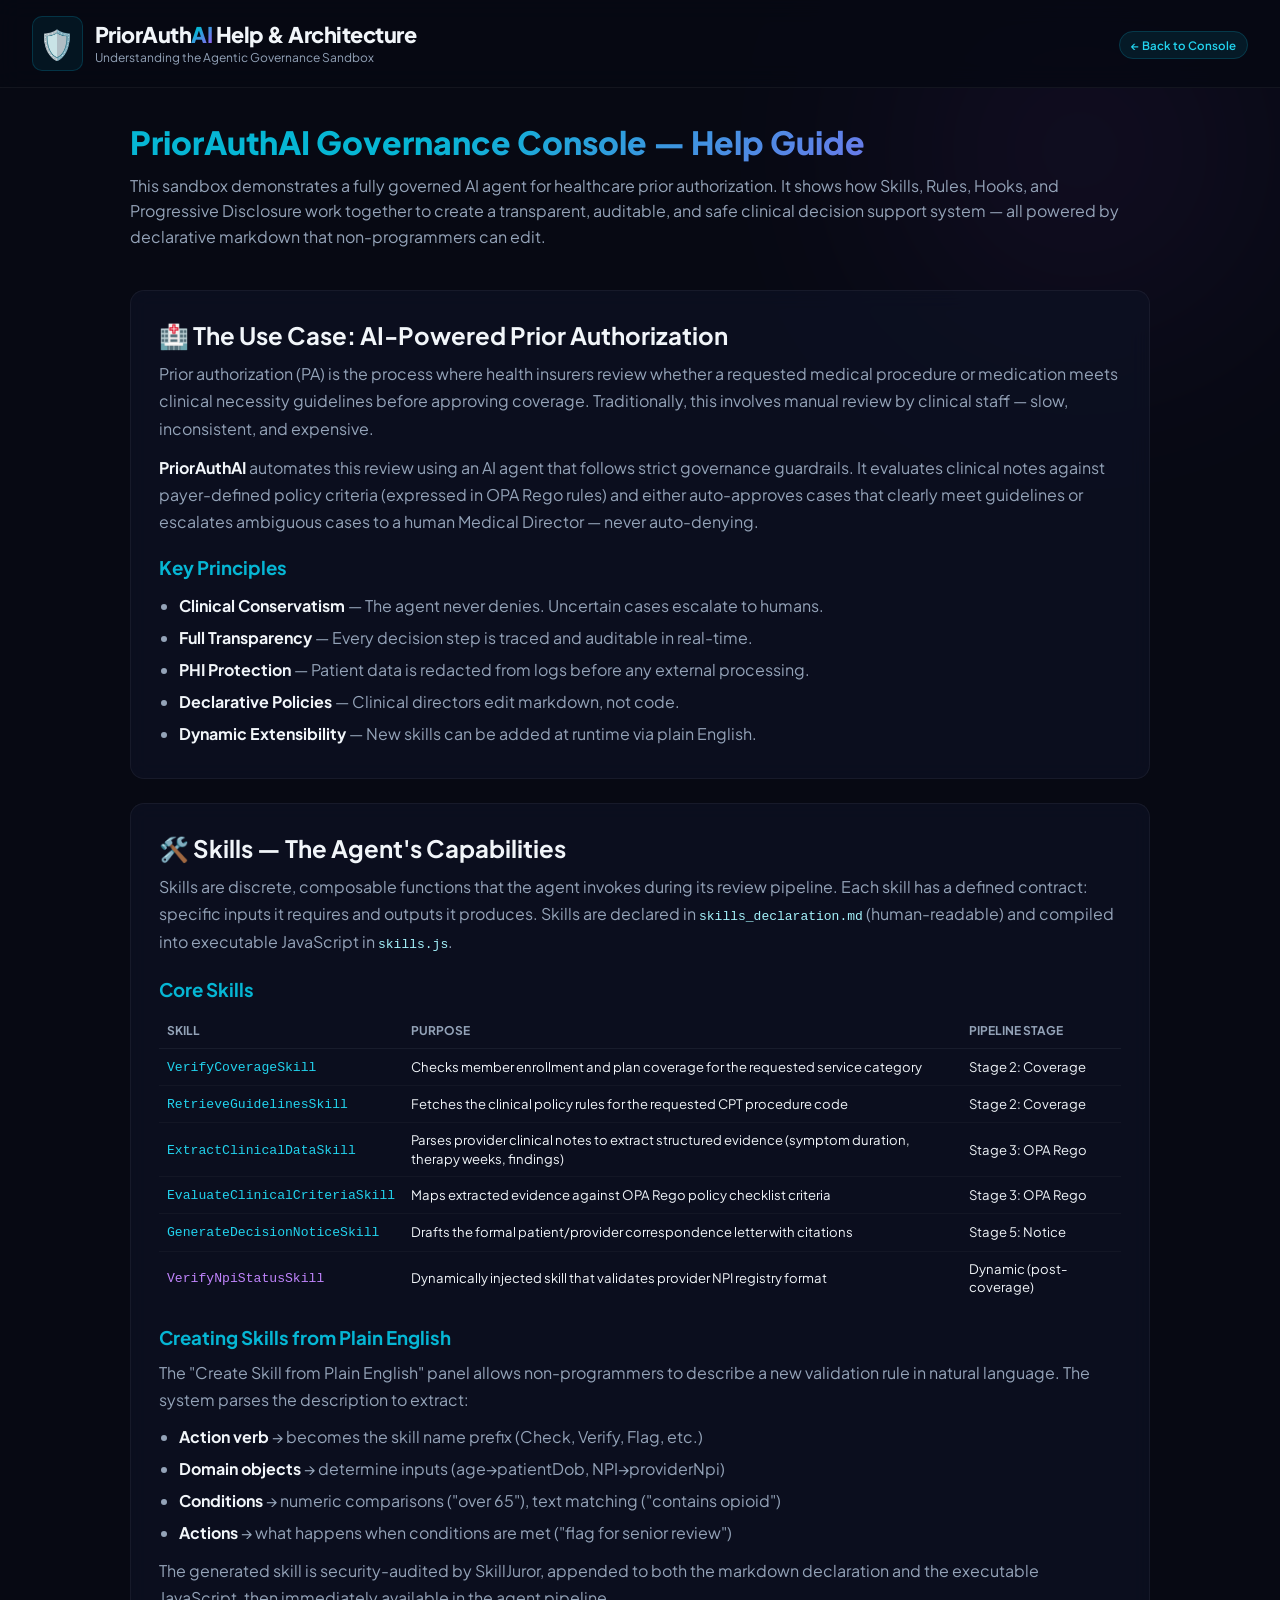
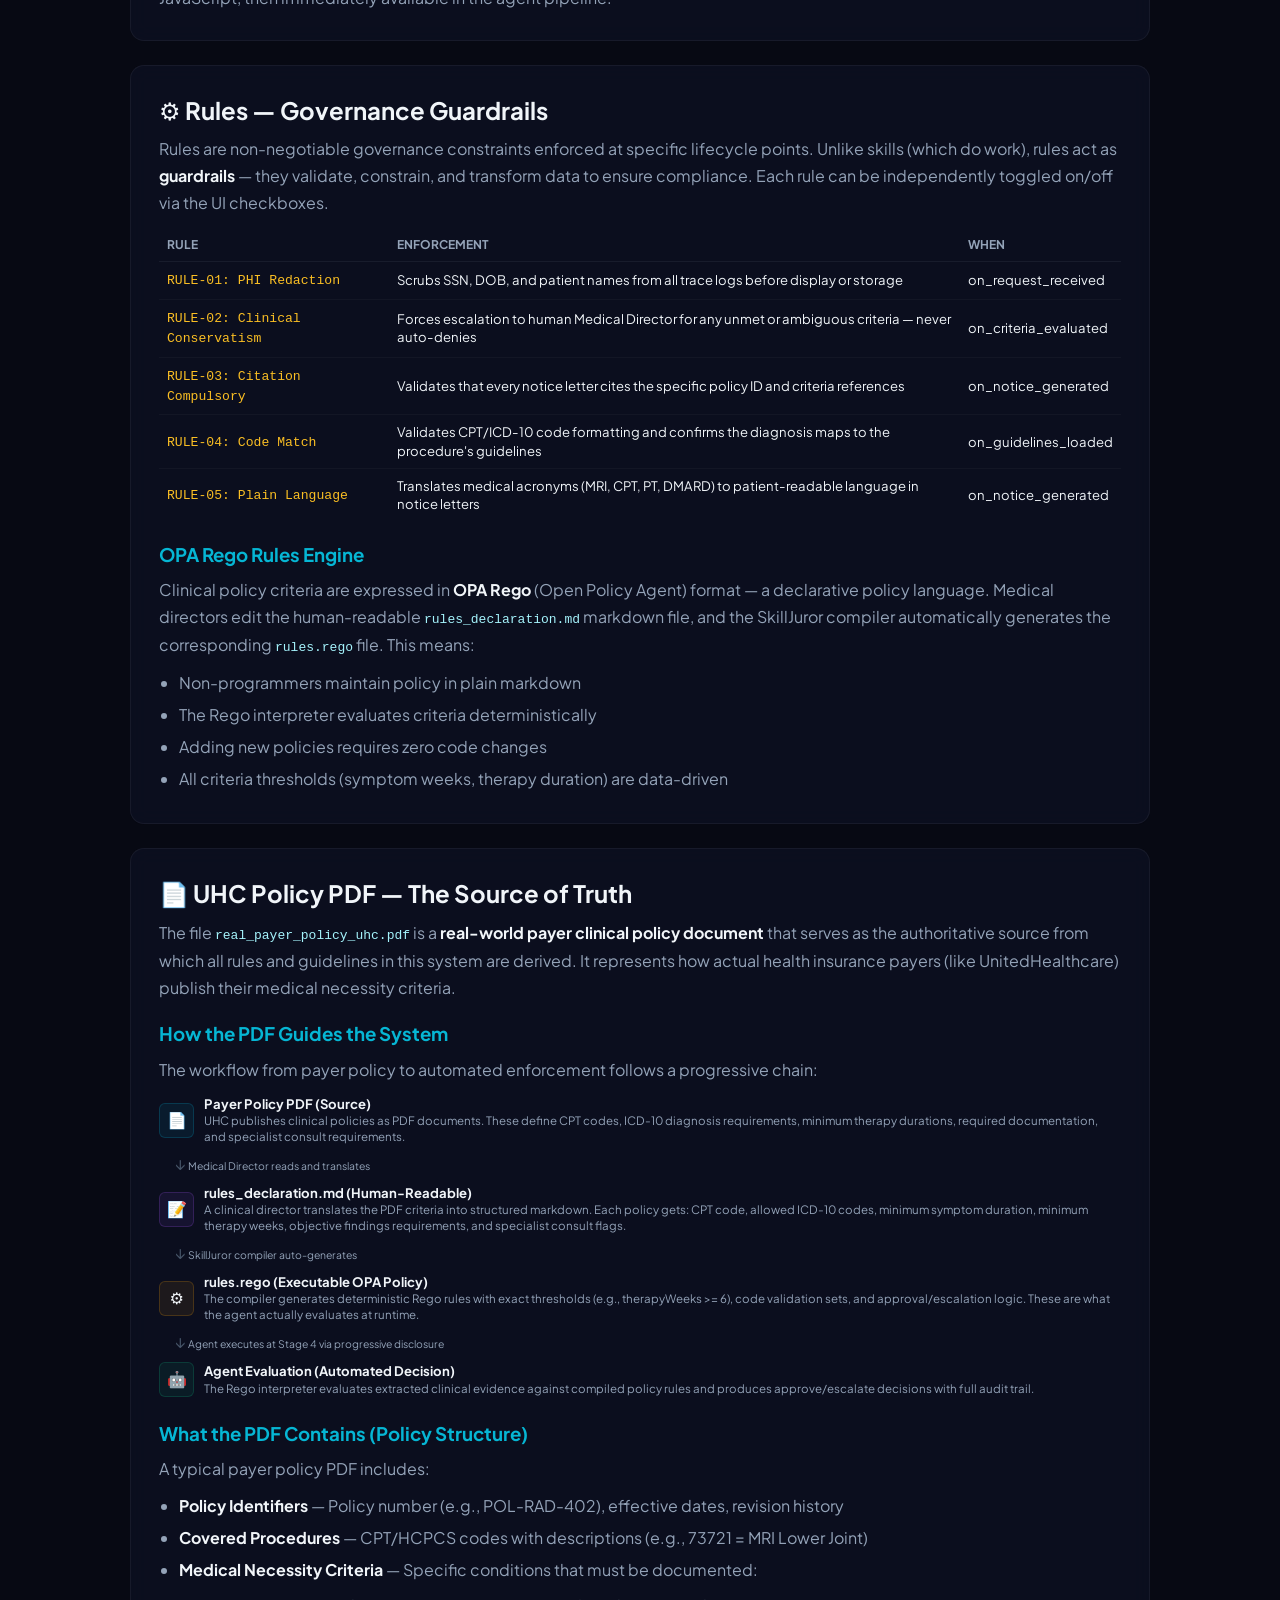
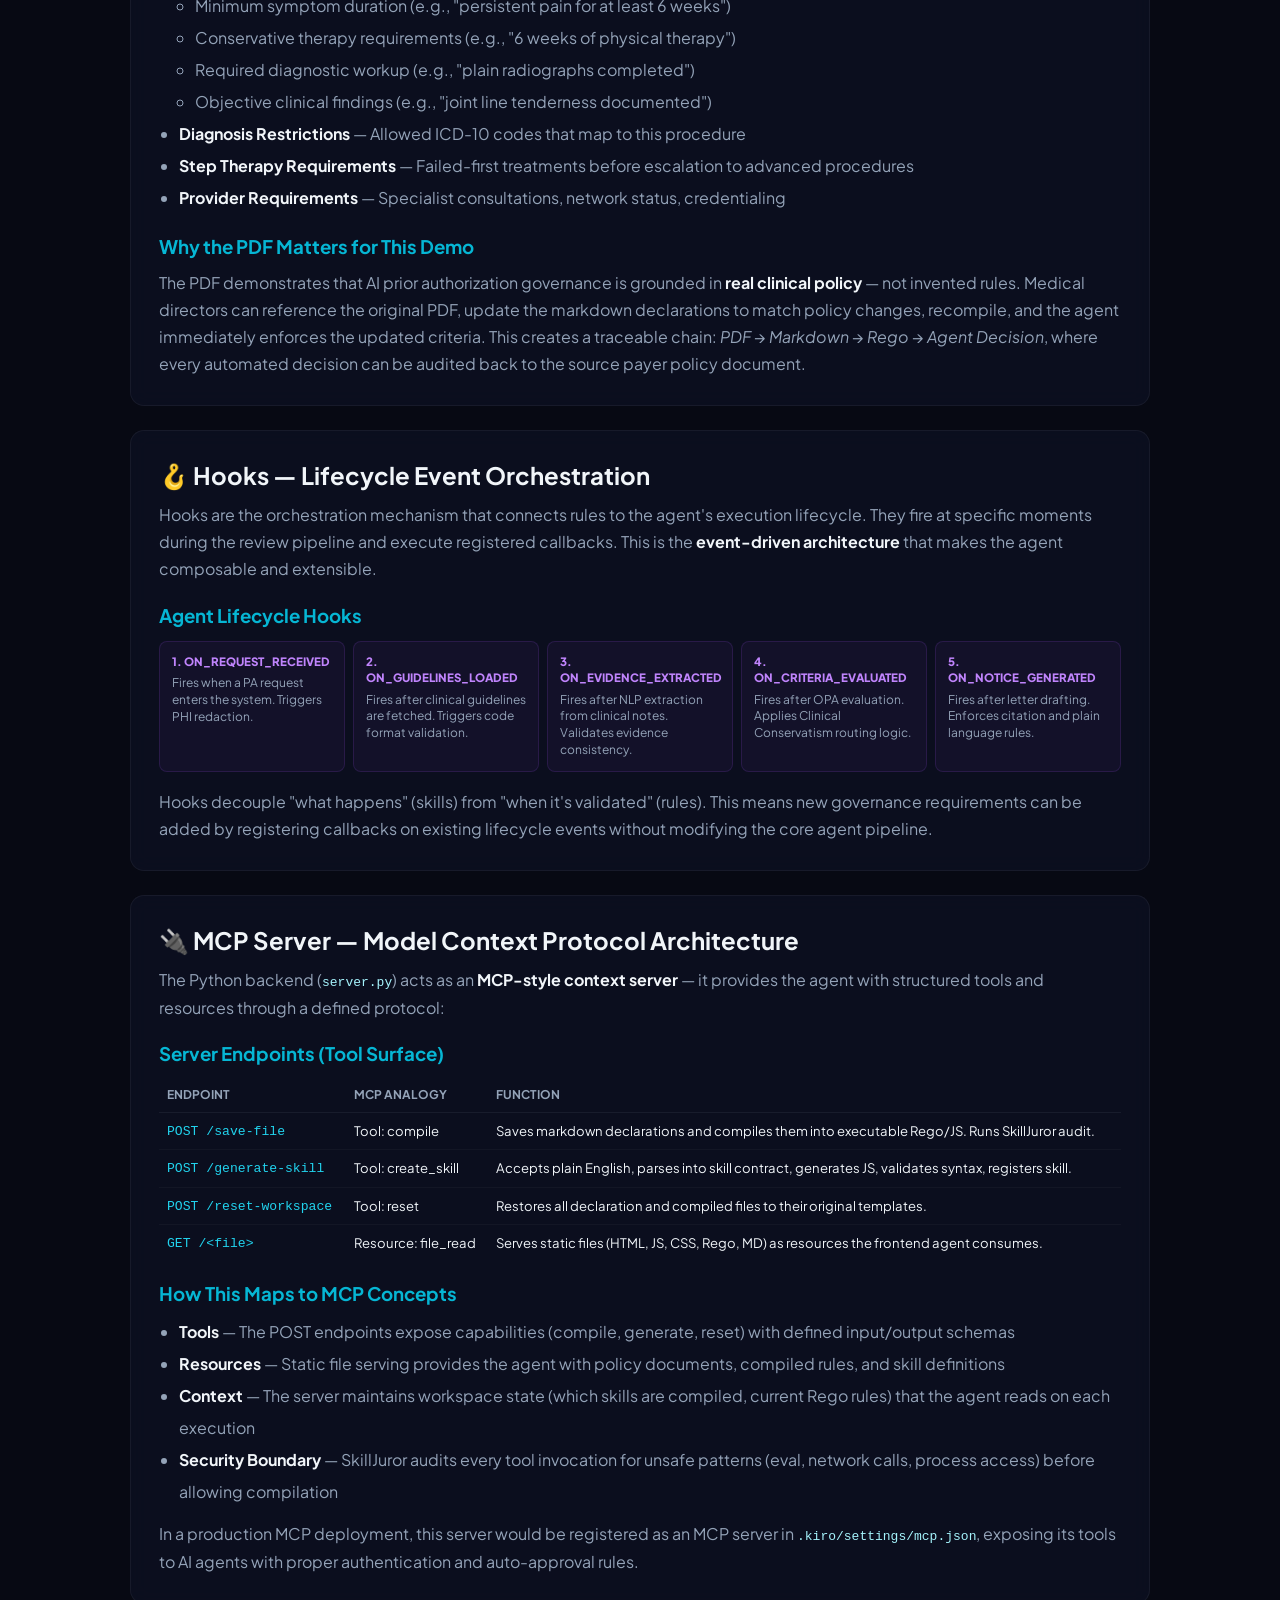
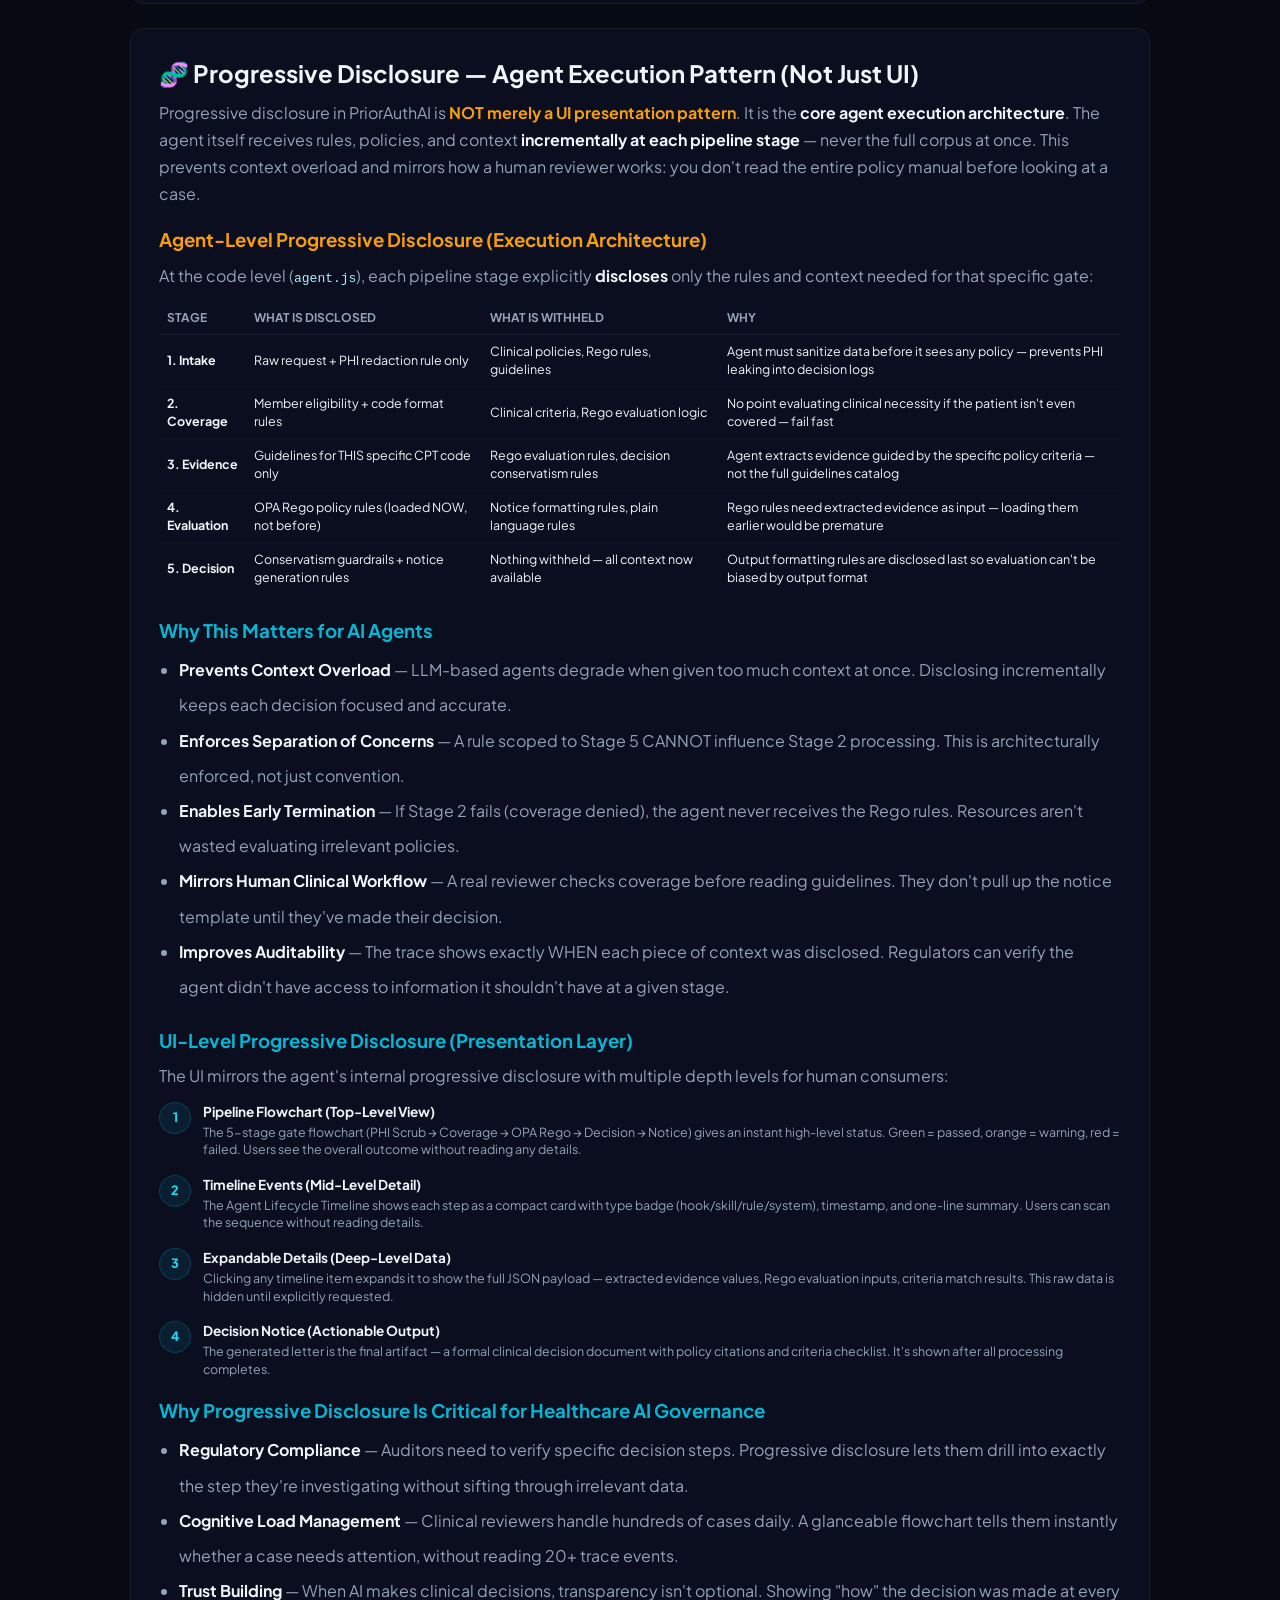
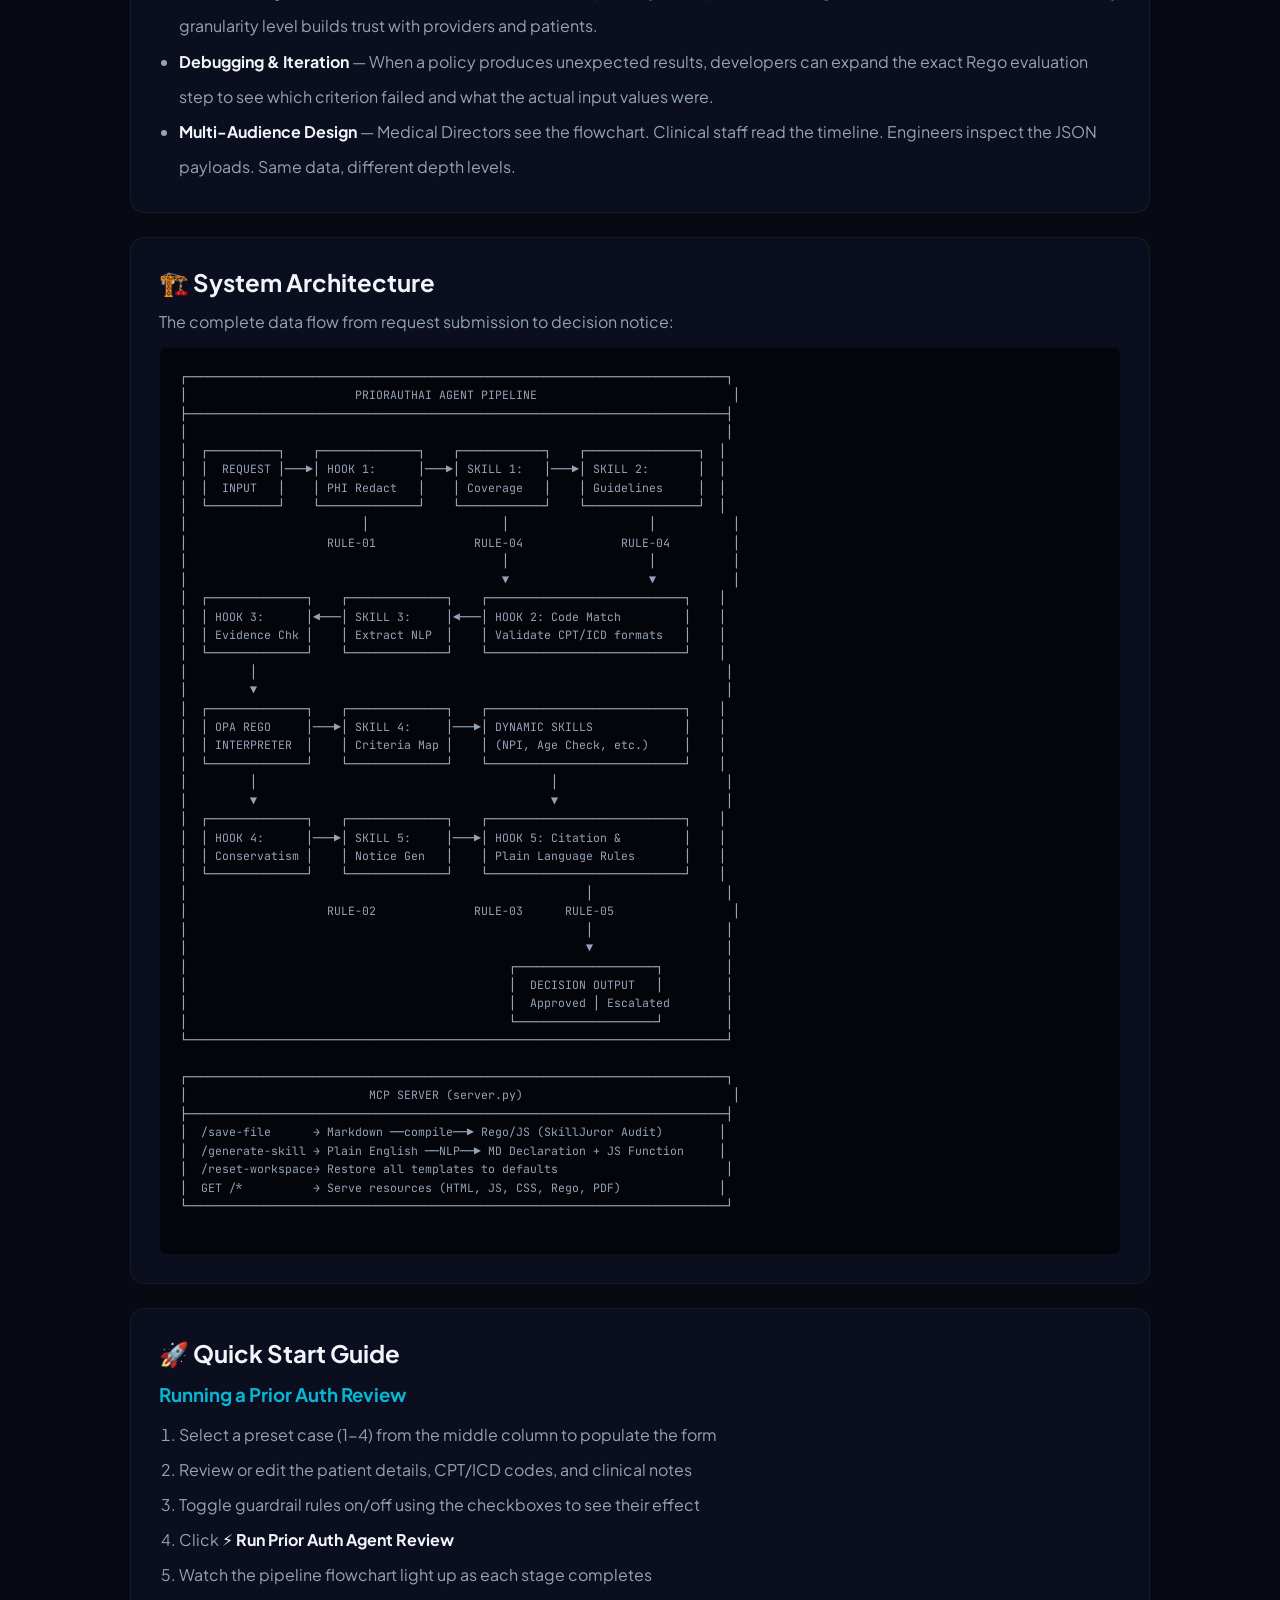
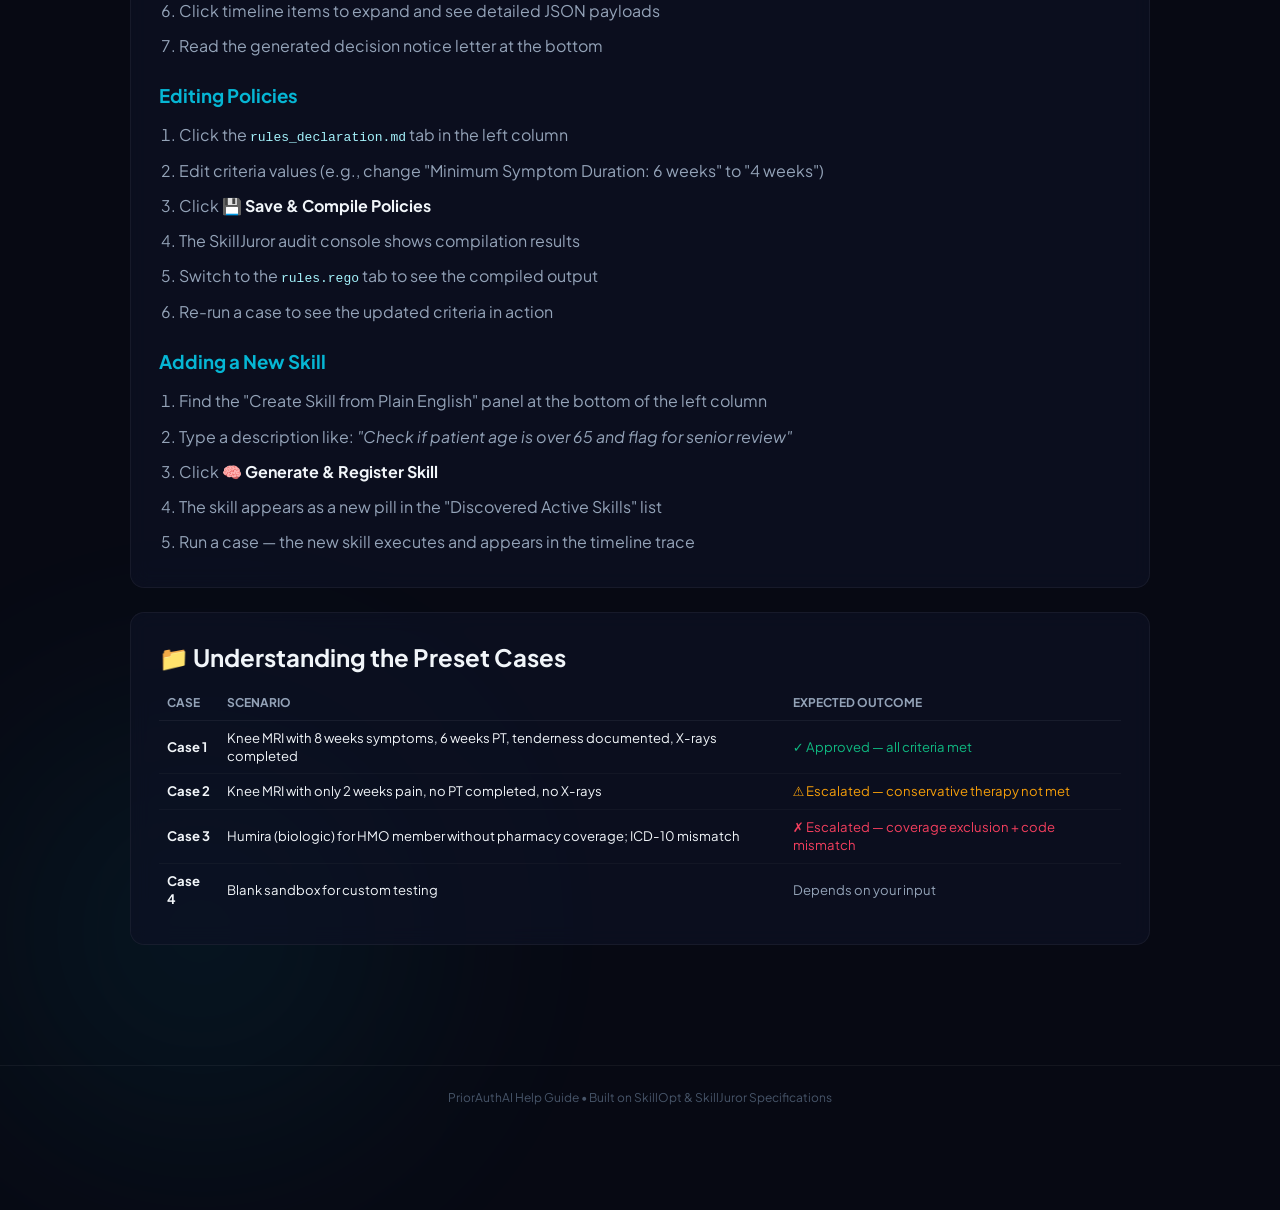
==== help.html @ 53b81f9d "Initial commit: PriorAuthAI Governance Sandbox - Agent pipeline with progressive disclosure architec" ====
<!DOCTYPE html>
<html lang="en">
<head>
  <meta charset="UTF-8">
  <meta name="viewport" content="width=device-width, initial-scale=1.0">
  <title>PriorAuthAI | Help & Architecture Guide</title>
  <link rel="preconnect" href="https://fonts.googleapis.com">
  <link rel="preconnect" href="https://fonts.gstatic.com" crossorigin>
  <link href="https://fonts.googleapis.com/css2?family=Plus+Jakarta+Sans:wght@300;400;500;600;700;800&family=JetBrains+Mono:wght@400;500&display=swap" rel="stylesheet">
  <link rel="stylesheet" href="index.css">
  <style>
    .help-container {
      max-width: 1100px;
      margin: 0 auto;
      padding: 2rem 2.5rem 4rem;
    }
    .help-container h1 {
      font-size: 2rem;
      font-weight: 800;
      margin-bottom: 0.5rem;
      background: linear-gradient(135deg, var(--accent-blue) 30%, var(--accent-purple) 100%);
      -webkit-background-clip: text;
      -webkit-text-fill-color: transparent;
    }
    .help-container .lead {
      font-size: 1rem;
      color: var(--text-muted);
      margin-bottom: 2.5rem;
      line-height: 1.6;
    }
    .help-section {
      background: var(--card-bg);
      border: 1px solid var(--card-border);
      border-radius: 14px;
      padding: 1.75rem;
      margin-bottom: 1.5rem;
      backdrop-filter: blur(10px);
    }
</style>
</head>
<body>
  <div class="glow-container">
    <div class="glow-orb orb-1"></div>
    <div class="glow-orb orb-2"></div>
  </div>

  <header class="app-header">
    <div class="logo-area">
      <span class="logo-icon">🛡️</span>
      <div class="logo-text">
        <h1>PriorAuth<span class="highlight">AI</span> Help & Architecture</h1>
        <p>Understanding the Agentic Governance Sandbox</p>
      </div>
    </div>
    <div class="header-badges">
      <a href="index.html" style="text-decoration:none;">
        <span class="badge badge-blue">← Back to Console</span>
      </a>
    </div>
  </header>

  <div class="help-container">
    <h1>PriorAuthAI Governance Console — Help Guide</h1>
    <p class="lead">
      This sandbox demonstrates a fully governed AI agent for healthcare prior authorization.
      It shows how Skills, Rules, Hooks, and Progressive Disclosure work together to create
      a transparent, auditable, and safe clinical decision support system — all powered by
      declarative markdown that non-programmers can edit.
    </p>

    <!-- USE CASE OVERVIEW -->
    <div class="help-section">
      <h2>🏥 The Use Case: AI-Powered Prior Authorization</h2>
      <p style="color:var(--text-muted); margin-top:0.5rem; line-height:1.7;">
        Prior authorization (PA) is the process where health insurers review whether a requested
        medical procedure or medication meets clinical necessity guidelines before approving coverage.
        Traditionally, this involves manual review by clinical staff — slow, inconsistent, and expensive.
      </p>
      <p style="color:var(--text-muted); margin-top:0.75rem; line-height:1.7;">
        <strong style="color:var(--text-main);">PriorAuthAI</strong> automates this review using an
        AI agent that follows strict governance guardrails. It evaluates clinical notes against
        payer-defined policy criteria (expressed in OPA Rego rules) and either auto-approves cases
        that clearly meet guidelines or escalates ambiguous cases to a human Medical Director —
        never auto-denying.
      </p>
      <h3 style="margin-top:1.25rem; color:var(--accent-blue);">Key Principles</h3>
      <ul style="color:var(--text-muted); line-height:2; margin-top:0.5rem; padding-left:1.25rem;">
        <li><strong style="color:var(--text-main);">Clinical Conservatism</strong> — The agent never denies. Uncertain cases escalate to humans.</li>
        <li><strong style="color:var(--text-main);">Full Transparency</strong> — Every decision step is traced and auditable in real-time.</li>
        <li><strong style="color:var(--text-main);">PHI Protection</strong> — Patient data is redacted from logs before any external processing.</li>
        <li><strong style="color:var(--text-main);">Declarative Policies</strong> — Clinical directors edit markdown, not code.</li>
        <li><strong style="color:var(--text-main);">Dynamic Extensibility</strong> — New skills can be added at runtime via plain English.</li>
      </ul>
    </div>

    <!-- SKILLS -->
    <div class="help-section">
      <h2>🛠️ Skills — The Agent's Capabilities</h2>
      <p style="color:var(--text-muted); margin-top:0.5rem; line-height:1.7;">
        Skills are discrete, composable functions that the agent invokes during its review pipeline.
        Each skill has a defined contract: specific inputs it requires and outputs it produces.
        Skills are declared in <code style="color:#a5f3fc;">skills_declaration.md</code> (human-readable)
        and compiled into executable JavaScript in <code style="color:#a5f3fc;">skills.js</code>.
      </p>
      <h3 style="margin-top:1.25rem; color:var(--accent-blue);">Core Skills</h3>
      <table style="width:100%; margin-top:0.75rem; border-collapse:collapse;">
        <thead>
          <tr style="border-bottom:1px solid rgba(255,255,255,0.06);">
            <th style="text-align:left; padding:0.5rem; color:var(--text-muted); font-size:0.75rem;">SKILL</th>
            <th style="text-align:left; padding:0.5rem; color:var(--text-muted); font-size:0.75rem;">PURPOSE</th>
            <th style="text-align:left; padding:0.5rem; color:var(--text-muted); font-size:0.75rem;">PIPELINE STAGE</th>
          </tr>
        </thead>
        <tbody style="color:var(--text-main); font-size:0.82rem;">
          <tr style="border-bottom:1px solid rgba(255,255,255,0.03);">
            <td style="padding:0.5rem;"><code style="color:#22d3ee;">VerifyCoverageSkill</code></td>
            <td style="padding:0.5rem;">Checks member enrollment and plan coverage for the requested service category</td>
            <td style="padding:0.5rem;">Stage 2: Coverage</td>
          </tr>
          <tr style="border-bottom:1px solid rgba(255,255,255,0.03);">
            <td style="padding:0.5rem;"><code style="color:#22d3ee;">RetrieveGuidelinesSkill</code></td>
            <td style="padding:0.5rem;">Fetches the clinical policy rules for the requested CPT procedure code</td>
            <td style="padding:0.5rem;">Stage 2: Coverage</td>
          </tr>
          <tr style="border-bottom:1px solid rgba(255,255,255,0.03);">
            <td style="padding:0.5rem;"><code style="color:#22d3ee;">ExtractClinicalDataSkill</code></td>
            <td style="padding:0.5rem;">Parses provider clinical notes to extract structured evidence (symptom duration, therapy weeks, findings)</td>
            <td style="padding:0.5rem;">Stage 3: OPA Rego</td>
          </tr>
          <tr style="border-bottom:1px solid rgba(255,255,255,0.03);">
            <td style="padding:0.5rem;"><code style="color:#22d3ee;">EvaluateClinicalCriteriaSkill</code></td>
            <td style="padding:0.5rem;">Maps extracted evidence against OPA Rego policy checklist criteria</td>
            <td style="padding:0.5rem;">Stage 3: OPA Rego</td>
          </tr>
          <tr style="border-bottom:1px solid rgba(255,255,255,0.03);">
            <td style="padding:0.5rem;"><code style="color:#22d3ee;">GenerateDecisionNoticeSkill</code></td>
            <td style="padding:0.5rem;">Drafts the formal patient/provider correspondence letter with citations</td>
            <td style="padding:0.5rem;">Stage 5: Notice</td>
          </tr>
          <tr>
            <td style="padding:0.5rem;"><code style="color:#c084fc;">VerifyNpiStatusSkill</code></td>
            <td style="padding:0.5rem;">Dynamically injected skill that validates provider NPI registry format</td>
            <td style="padding:0.5rem;">Dynamic (post-coverage)</td>
          </tr>
        </tbody>
      </table>
      <h3 style="margin-top:1.25rem; color:var(--accent-blue);">Creating Skills from Plain English</h3>
      <p style="color:var(--text-muted); margin-top:0.5rem; line-height:1.7;">
        The "Create Skill from Plain English" panel allows non-programmers to describe a new validation
        rule in natural language. The system parses the description to extract:
      </p>
      <ul style="color:var(--text-muted); line-height:2; margin-top:0.5rem; padding-left:1.25rem;">
        <li><strong style="color:var(--text-main);">Action verb</strong> → becomes the skill name prefix (Check, Verify, Flag, etc.)</li>
        <li><strong style="color:var(--text-main);">Domain objects</strong> → determine inputs (age→patientDob, NPI→providerNpi)</li>
        <li><strong style="color:var(--text-main);">Conditions</strong> → numeric comparisons ("over 65"), text matching ("contains opioid")</li>
        <li><strong style="color:var(--text-main);">Actions</strong> → what happens when conditions are met ("flag for senior review")</li>
      </ul>
      <p style="color:var(--text-muted); margin-top:0.5rem; line-height:1.7;">
        The generated skill is security-audited by SkillJuror, appended to both the markdown declaration
        and the executable JavaScript, then immediately available in the agent pipeline.
      </p>
    </div>

    <!-- RULES -->
    <div class="help-section">
      <h2>⚙️ Rules — Governance Guardrails</h2>
      <p style="color:var(--text-muted); margin-top:0.5rem; line-height:1.7;">
        Rules are non-negotiable governance constraints enforced at specific lifecycle points.
        Unlike skills (which do work), rules act as <strong style="color:var(--text-main);">guardrails</strong>
        — they validate, constrain, and transform data to ensure compliance. Each rule can be
        independently toggled on/off via the UI checkboxes.
      </p>
      <table style="width:100%; margin-top:0.75rem; border-collapse:collapse;">
        <thead>
          <tr style="border-bottom:1px solid rgba(255,255,255,0.06);">
            <th style="text-align:left; padding:0.5rem; color:var(--text-muted); font-size:0.75rem;">RULE</th>
            <th style="text-align:left; padding:0.5rem; color:var(--text-muted); font-size:0.75rem;">ENFORCEMENT</th>
            <th style="text-align:left; padding:0.5rem; color:var(--text-muted); font-size:0.75rem;">WHEN</th>
          </tr>
        </thead>
        <tbody style="color:var(--text-main); font-size:0.82rem;">
          <tr style="border-bottom:1px solid rgba(255,255,255,0.03);">
            <td style="padding:0.5rem;"><code style="color:#fbbf24;">RULE-01: PHI Redaction</code></td>
            <td style="padding:0.5rem;">Scrubs SSN, DOB, and patient names from all trace logs before display or storage</td>
            <td style="padding:0.5rem;">on_request_received</td>
          </tr>
          <tr style="border-bottom:1px solid rgba(255,255,255,0.03);">
            <td style="padding:0.5rem;"><code style="color:#fbbf24;">RULE-02: Clinical Conservatism</code></td>
            <td style="padding:0.5rem;">Forces escalation to human Medical Director for any unmet or ambiguous criteria — never auto-denies</td>
            <td style="padding:0.5rem;">on_criteria_evaluated</td>
          </tr>
          <tr style="border-bottom:1px solid rgba(255,255,255,0.03);">
            <td style="padding:0.5rem;"><code style="color:#fbbf24;">RULE-03: Citation Compulsory</code></td>
            <td style="padding:0.5rem;">Validates that every notice letter cites the specific policy ID and criteria references</td>
            <td style="padding:0.5rem;">on_notice_generated</td>
          </tr>
          <tr style="border-bottom:1px solid rgba(255,255,255,0.03);">
            <td style="padding:0.5rem;"><code style="color:#fbbf24;">RULE-04: Code Match</code></td>
            <td style="padding:0.5rem;">Validates CPT/ICD-10 code formatting and confirms the diagnosis maps to the procedure's guidelines</td>
            <td style="padding:0.5rem;">on_guidelines_loaded</td>
          </tr>
          <tr>
            <td style="padding:0.5rem;"><code style="color:#fbbf24;">RULE-05: Plain Language</code></td>
            <td style="padding:0.5rem;">Translates medical acronyms (MRI, CPT, PT, DMARD) to patient-readable language in notice letters</td>
            <td style="padding:0.5rem;">on_notice_generated</td>
          </tr>
        </tbody>
      </table>
      <h3 style="margin-top:1.25rem; color:var(--accent-blue);">OPA Rego Rules Engine</h3>
      <p style="color:var(--text-muted); margin-top:0.5rem; line-height:1.7;">
        Clinical policy criteria are expressed in <strong style="color:var(--text-main);">OPA Rego</strong>
        (Open Policy Agent) format — a declarative policy language. Medical directors edit the
        human-readable <code style="color:#a5f3fc;">rules_declaration.md</code> markdown file, and
        the SkillJuror compiler automatically generates the corresponding
        <code style="color:#a5f3fc;">rules.rego</code> file. This means:
      </p>
      <ul style="color:var(--text-muted); line-height:2; margin-top:0.5rem; padding-left:1.25rem;">
        <li>Non-programmers maintain policy in plain markdown</li>
        <li>The Rego interpreter evaluates criteria deterministically</li>
        <li>Adding new policies requires zero code changes</li>
        <li>All criteria thresholds (symptom weeks, therapy duration) are data-driven</li>
      </ul>
    </div>

    <!-- PDF POLICY DOCUMENT -->
    <div class="help-section">
      <h2>📄 UHC Policy PDF — The Source of Truth</h2>
      <p style="color:var(--text-muted); margin-top:0.5rem; line-height:1.7;">
        The file <code style="color:#a5f3fc;">real_payer_policy_uhc.pdf</code> is a
        <strong style="color:var(--text-main);">real-world payer clinical policy document</strong>
        that serves as the authoritative source from which all rules and guidelines in this system
        are derived. It represents how actual health insurance payers (like UnitedHealthcare)
        publish their medical necessity criteria.
      </p>
      <h3 style="margin-top:1.25rem; color:var(--accent-blue);">How the PDF Guides the System</h3>
      <p style="color:var(--text-muted); margin-top:0.5rem; line-height:1.7;">
        The workflow from payer policy to automated enforcement follows a progressive chain:
      </p>
      <div style="margin-top:0.75rem; display:flex; flex-direction:column; gap:0.5rem;">
        <div style="display:flex; align-items:center; gap:0.6rem;">
          <div style="min-width:2.2rem; height:2.2rem; background:rgba(6,182,212,0.08); border:1px solid rgba(6,182,212,0.2); border-radius:6px; display:flex; align-items:center; justify-content:center; font-size:1rem;">📄</div>
          <div>
            <div style="font-weight:700; font-size:0.82rem; color:var(--text-main);">Payer Policy PDF (Source)</div>
            <p style="font-size:0.72rem; color:var(--text-muted);">UHC publishes clinical policies as PDF documents. These define CPT codes, ICD-10 diagnosis requirements, minimum therapy durations, required documentation, and specialist consult requirements.</p>
          </div>
        </div>
        <div style="padding-left:1rem; color:var(--text-dark);">↓ <span style="font-size:0.65rem; color:var(--text-muted);">Medical Director reads and translates</span></div>
        <div style="display:flex; align-items:center; gap:0.6rem;">
          <div style="min-width:2.2rem; height:2.2rem; background:rgba(168,85,247,0.08); border:1px solid rgba(168,85,247,0.2); border-radius:6px; display:flex; align-items:center; justify-content:center; font-size:1rem;">📝</div>
          <div>
            <div style="font-weight:700; font-size:0.82rem; color:var(--text-main);">rules_declaration.md (Human-Readable)</div>
            <p style="font-size:0.72rem; color:var(--text-muted);">A clinical director translates the PDF criteria into structured markdown. Each policy gets: CPT code, allowed ICD-10 codes, minimum symptom duration, minimum therapy weeks, objective findings requirements, and specialist consult flags.</p>
          </div>
        </div>
        <div style="padding-left:1rem; color:var(--text-dark);">↓ <span style="font-size:0.65rem; color:var(--text-muted);">SkillJuror compiler auto-generates</span></div>
        <div style="display:flex; align-items:center; gap:0.6rem;">
          <div style="min-width:2.2rem; height:2.2rem; background:rgba(245,158,11,0.08); border:1px solid rgba(245,158,11,0.2); border-radius:6px; display:flex; align-items:center; justify-content:center; font-size:1rem;">⚙️</div>
          <div>
            <div style="font-weight:700; font-size:0.82rem; color:var(--text-main);">rules.rego (Executable OPA Policy)</div>
            <p style="font-size:0.72rem; color:var(--text-muted);">The compiler generates deterministic Rego rules with exact thresholds (e.g., therapyWeeks >= 6), code validation sets, and approval/escalation logic. These are what the agent actually evaluates at runtime.</p>
          </div>
        </div>
        <div style="padding-left:1rem; color:var(--text-dark);">↓ <span style="font-size:0.65rem; color:var(--text-muted);">Agent executes at Stage 4 via progressive disclosure</span></div>
        <div style="display:flex; align-items:center; gap:0.6rem;">
          <div style="min-width:2.2rem; height:2.2rem; background:rgba(16,185,129,0.08); border:1px solid rgba(16,185,129,0.2); border-radius:6px; display:flex; align-items:center; justify-content:center; font-size:1rem;">🤖</div>
          <div>
            <div style="font-weight:700; font-size:0.82rem; color:var(--text-main);">Agent Evaluation (Automated Decision)</div>
            <p style="font-size:0.72rem; color:var(--text-muted);">The Rego interpreter evaluates extracted clinical evidence against compiled policy rules and produces approve/escalate decisions with full audit trail.</p>
          </div>
        </div>
      </div>
      <h3 style="margin-top:1.5rem; color:var(--accent-blue);">What the PDF Contains (Policy Structure)</h3>
      <p style="color:var(--text-muted); margin-top:0.5rem; line-height:1.7;">
        A typical payer policy PDF includes:
      </p>
      <ul style="color:var(--text-muted); line-height:2; margin-top:0.5rem; padding-left:1.25rem;">
        <li><strong style="color:var(--text-main);">Policy Identifiers</strong> — Policy number (e.g., POL-RAD-402), effective dates, revision history</li>
        <li><strong style="color:var(--text-main);">Covered Procedures</strong> — CPT/HCPCS codes with descriptions (e.g., 73721 = MRI Lower Joint)</li>
        <li><strong style="color:var(--text-main);">Medical Necessity Criteria</strong> — Specific conditions that must be documented:
          <ul style="margin-top:0.25rem; padding-left:1rem;">
            <li>Minimum symptom duration (e.g., "persistent pain for at least 6 weeks")</li>
            <li>Conservative therapy requirements (e.g., "6 weeks of physical therapy")</li>
            <li>Required diagnostic workup (e.g., "plain radiographs completed")</li>
            <li>Objective clinical findings (e.g., "joint line tenderness documented")</li>
          </ul>
        </li>
        <li><strong style="color:var(--text-main);">Diagnosis Restrictions</strong> — Allowed ICD-10 codes that map to this procedure</li>
        <li><strong style="color:var(--text-main);">Step Therapy Requirements</strong> — Failed-first treatments before escalation to advanced procedures</li>
        <li><strong style="color:var(--text-main);">Provider Requirements</strong> — Specialist consultations, network status, credentialing</li>
      </ul>
      <h3 style="margin-top:1.25rem; color:var(--accent-blue);">Why the PDF Matters for This Demo</h3>
      <p style="color:var(--text-muted); margin-top:0.5rem; line-height:1.7;">
        The PDF demonstrates that AI prior authorization governance is grounded in
        <strong style="color:var(--text-main);">real clinical policy</strong> — not invented rules.
        Medical directors can reference the original PDF, update the markdown declarations to match
        policy changes, recompile, and the agent immediately enforces the updated criteria.
        This creates a traceable chain: <em>PDF → Markdown → Rego → Agent Decision</em>, where every
        automated decision can be audited back to the source payer policy document.
      </p>
    </div>

    <!-- HOOKS -->
    <div class="help-section">
      <h2>🪝 Hooks — Lifecycle Event Orchestration</h2>
      <p style="color:var(--text-muted); margin-top:0.5rem; line-height:1.7;">
        Hooks are the orchestration mechanism that connects rules to the agent's execution lifecycle.
        They fire at specific moments during the review pipeline and execute registered callbacks.
        This is the <strong style="color:var(--text-main);">event-driven architecture</strong> that
        makes the agent composable and extensible.
      </p>
      <h3 style="margin-top:1.25rem; color:var(--accent-blue);">Agent Lifecycle Hooks</h3>
      <div style="display:flex; gap:0.5rem; flex-wrap:wrap; margin-top:0.75rem;">
        <div style="flex:1; min-width:180px; background:rgba(168,85,247,0.05); border:1px solid rgba(168,85,247,0.15); border-radius:8px; padding:0.75rem;">
          <div style="font-size:0.72rem; font-weight:800; color:#c084fc; text-transform:uppercase;">1. on_request_received</div>
          <p style="font-size:0.75rem; color:var(--text-muted); margin-top:0.35rem;">Fires when a PA request enters the system. Triggers PHI redaction.</p>
        </div>
        <div style="flex:1; min-width:180px; background:rgba(168,85,247,0.05); border:1px solid rgba(168,85,247,0.15); border-radius:8px; padding:0.75rem;">
          <div style="font-size:0.72rem; font-weight:800; color:#c084fc; text-transform:uppercase;">2. on_guidelines_loaded</div>
          <p style="font-size:0.75rem; color:var(--text-muted); margin-top:0.35rem;">Fires after clinical guidelines are fetched. Triggers code format validation.</p>
        </div>
        <div style="flex:1; min-width:180px; background:rgba(168,85,247,0.05); border:1px solid rgba(168,85,247,0.15); border-radius:8px; padding:0.75rem;">
          <div style="font-size:0.72rem; font-weight:800; color:#c084fc; text-transform:uppercase;">3. on_evidence_extracted</div>
          <p style="font-size:0.75rem; color:var(--text-muted); margin-top:0.35rem;">Fires after NLP extraction from clinical notes. Validates evidence consistency.</p>
        </div>
        <div style="flex:1; min-width:180px; background:rgba(168,85,247,0.05); border:1px solid rgba(168,85,247,0.15); border-radius:8px; padding:0.75rem;">
          <div style="font-size:0.72rem; font-weight:800; color:#c084fc; text-transform:uppercase;">4. on_criteria_evaluated</div>
          <p style="font-size:0.75rem; color:var(--text-muted); margin-top:0.35rem;">Fires after OPA evaluation. Applies Clinical Conservatism routing logic.</p>
        </div>
        <div style="flex:1; min-width:180px; background:rgba(168,85,247,0.05); border:1px solid rgba(168,85,247,0.15); border-radius:8px; padding:0.75rem;">
          <div style="font-size:0.72rem; font-weight:800; color:#c084fc; text-transform:uppercase;">5. on_notice_generated</div>
          <p style="font-size:0.75rem; color:var(--text-muted); margin-top:0.35rem;">Fires after letter drafting. Enforces citation and plain language rules.</p>
        </div>
      </div>
      <p style="color:var(--text-muted); margin-top:1rem; line-height:1.7;">
        Hooks decouple "what happens" (skills) from "when it's validated" (rules). This means
        new governance requirements can be added by registering callbacks on existing lifecycle
        events without modifying the core agent pipeline.
      </p>
    </div>

    <!-- MCP SERVER -->
    <div class="help-section">
      <h2>🔌 MCP Server — Model Context Protocol Architecture</h2>
      <p style="color:var(--text-muted); margin-top:0.5rem; line-height:1.7;">
        The Python backend (<code style="color:#a5f3fc;">server.py</code>) acts as an
        <strong style="color:var(--text-main);">MCP-style context server</strong> — it provides
        the agent with structured tools and resources through a defined protocol:
      </p>
      <h3 style="margin-top:1.25rem; color:var(--accent-blue);">Server Endpoints (Tool Surface)</h3>
      <table style="width:100%; margin-top:0.75rem; border-collapse:collapse;">
        <thead>
          <tr style="border-bottom:1px solid rgba(255,255,255,0.06);">
            <th style="text-align:left; padding:0.5rem; color:var(--text-muted); font-size:0.75rem;">ENDPOINT</th>
            <th style="text-align:left; padding:0.5rem; color:var(--text-muted); font-size:0.75rem;">MCP ANALOGY</th>
            <th style="text-align:left; padding:0.5rem; color:var(--text-muted); font-size:0.75rem;">FUNCTION</th>
          </tr>
        </thead>
        <tbody style="color:var(--text-main); font-size:0.82rem;">
          <tr style="border-bottom:1px solid rgba(255,255,255,0.03);">
            <td style="padding:0.5rem;"><code style="color:#22d3ee;">POST /save-file</code></td>
            <td style="padding:0.5rem;">Tool: compile</td>
            <td style="padding:0.5rem;">Saves markdown declarations and compiles them into executable Rego/JS. Runs SkillJuror audit.</td>
          </tr>
          <tr style="border-bottom:1px solid rgba(255,255,255,0.03);">
            <td style="padding:0.5rem;"><code style="color:#22d3ee;">POST /generate-skill</code></td>
            <td style="padding:0.5rem;">Tool: create_skill</td>
            <td style="padding:0.5rem;">Accepts plain English, parses into skill contract, generates JS, validates syntax, registers skill.</td>
          </tr>
          <tr style="border-bottom:1px solid rgba(255,255,255,0.03);">
            <td style="padding:0.5rem;"><code style="color:#22d3ee;">POST /reset-workspace</code></td>
            <td style="padding:0.5rem;">Tool: reset</td>
            <td style="padding:0.5rem;">Restores all declaration and compiled files to their original templates.</td>
          </tr>
          <tr>
            <td style="padding:0.5rem;"><code style="color:#22d3ee;">GET /&lt;file&gt;</code></td>
            <td style="padding:0.5rem;">Resource: file_read</td>
            <td style="padding:0.5rem;">Serves static files (HTML, JS, CSS, Rego, MD) as resources the frontend agent consumes.</td>
          </tr>
        </tbody>
      </table>
      <h3 style="margin-top:1.25rem; color:var(--accent-blue);">How This Maps to MCP Concepts</h3>
      <ul style="color:var(--text-muted); line-height:2; margin-top:0.5rem; padding-left:1.25rem;">
        <li><strong style="color:var(--text-main);">Tools</strong> — The POST endpoints expose capabilities (compile, generate, reset) with defined input/output schemas</li>
        <li><strong style="color:var(--text-main);">Resources</strong> — Static file serving provides the agent with policy documents, compiled rules, and skill definitions</li>
        <li><strong style="color:var(--text-main);">Context</strong> — The server maintains workspace state (which skills are compiled, current Rego rules) that the agent reads on each execution</li>
        <li><strong style="color:var(--text-main);">Security Boundary</strong> — SkillJuror audits every tool invocation for unsafe patterns (eval, network calls, process access) before allowing compilation</li>
      </ul>
      <p style="color:var(--text-muted); margin-top:0.75rem; line-height:1.7;">
        In a production MCP deployment, this server would be registered as an MCP server in
        <code style="color:#a5f3fc;">.kiro/settings/mcp.json</code>, exposing its tools to AI agents
        with proper authentication and auto-approval rules.
      </p>
    </div>

    <!-- PROGRESSIVE DISCLOSURE -->
    <div class="help-section">
      <h2>🧬 Progressive Disclosure — Agent Execution Pattern (Not Just UI)</h2>
      <p style="color:var(--text-muted); margin-top:0.5rem; line-height:1.7;">
        Progressive disclosure in PriorAuthAI is <strong style="color:var(--accent-orange);">NOT merely a UI presentation pattern</strong>.
        It is the <strong style="color:var(--text-main);">core agent execution architecture</strong>. The agent itself receives
        rules, policies, and context <strong style="color:var(--text-main);">incrementally at each pipeline stage</strong> — never
        the full corpus at once. This prevents context overload and mirrors how a human reviewer works:
        you don't read the entire policy manual before looking at a case.
      </p>

      <h3 style="margin-top:1.25rem; color:var(--accent-orange);">Agent-Level Progressive Disclosure (Execution Architecture)</h3>
      <p style="color:var(--text-muted); margin-top:0.5rem; line-height:1.7;">
        At the code level (<code style="color:#a5f3fc;">agent.js</code>), each pipeline stage explicitly <strong style="color:var(--text-main);">discloses</strong>
        only the rules and context needed for that specific gate:
      </p>
      <table style="width:100%; margin-top:0.75rem; border-collapse:collapse;">
        <thead>
          <tr style="border-bottom:1px solid rgba(255,255,255,0.06);">
            <th style="text-align:left; padding:0.5rem; color:var(--text-muted); font-size:0.75rem;">STAGE</th>
            <th style="text-align:left; padding:0.5rem; color:var(--text-muted); font-size:0.75rem;">WHAT IS DISCLOSED</th>
            <th style="text-align:left; padding:0.5rem; color:var(--text-muted); font-size:0.75rem;">WHAT IS WITHHELD</th>
            <th style="text-align:left; padding:0.5rem; color:var(--text-muted); font-size:0.75rem;">WHY</th>
          </tr>
        </thead>
        <tbody style="color:var(--text-main); font-size:0.78rem;">
          <tr style="border-bottom:1px solid rgba(255,255,255,0.03);">
            <td style="padding:0.5rem;"><strong>1. Intake</strong></td>
            <td style="padding:0.5rem;">Raw request + PHI redaction rule only</td>
            <td style="padding:0.5rem;">Clinical policies, Rego rules, guidelines</td>
            <td style="padding:0.5rem;">Agent must sanitize data before it sees any policy — prevents PHI leaking into decision logs</td>
          </tr>
          <tr style="border-bottom:1px solid rgba(255,255,255,0.03);">
            <td style="padding:0.5rem;"><strong>2. Coverage</strong></td>
            <td style="padding:0.5rem;">Member eligibility + code format rules</td>
            <td style="padding:0.5rem;">Clinical criteria, Rego evaluation logic</td>
            <td style="padding:0.5rem;">No point evaluating clinical necessity if the patient isn't even covered — fail fast</td>
          </tr>
          <tr style="border-bottom:1px solid rgba(255,255,255,0.03);">
            <td style="padding:0.5rem;"><strong>3. Evidence</strong></td>
            <td style="padding:0.5rem;">Guidelines for THIS specific CPT code only</td>
            <td style="padding:0.5rem;">Rego evaluation rules, decision conservatism rules</td>
            <td style="padding:0.5rem;">Agent extracts evidence guided by the specific policy criteria — not the full guidelines catalog</td>
          </tr>
          <tr style="border-bottom:1px solid rgba(255,255,255,0.03);">
            <td style="padding:0.5rem;"><strong>4. Evaluation</strong></td>
            <td style="padding:0.5rem;">OPA Rego policy rules (loaded NOW, not before)</td>
            <td style="padding:0.5rem;">Notice formatting rules, plain language rules</td>
            <td style="padding:0.5rem;">Rego rules need extracted evidence as input — loading them earlier would be premature</td>
          </tr>
          <tr>
            <td style="padding:0.5rem;"><strong>5. Decision</strong></td>
            <td style="padding:0.5rem;">Conservatism guardrails + notice generation rules</td>
            <td style="padding:0.5rem;">Nothing withheld — all context now available</td>
            <td style="padding:0.5rem;">Output formatting rules are disclosed last so evaluation can't be biased by output format</td>
          </tr>
        </tbody>
      </table>
      <h3 style="margin-top:1.5rem; color:var(--accent-blue);">Why This Matters for AI Agents</h3>
      <ul style="color:var(--text-muted); line-height:2.2; margin-top:0.5rem; padding-left:1.25rem;">
        <li><strong style="color:var(--text-main);">Prevents Context Overload</strong> — LLM-based agents degrade when given too much context at once. Disclosing incrementally keeps each decision focused and accurate.</li>
        <li><strong style="color:var(--text-main);">Enforces Separation of Concerns</strong> — A rule scoped to Stage 5 CANNOT influence Stage 2 processing. This is architecturally enforced, not just convention.</li>
        <li><strong style="color:var(--text-main);">Enables Early Termination</strong> — If Stage 2 fails (coverage denied), the agent never receives the Rego rules. Resources aren't wasted evaluating irrelevant policies.</li>
        <li><strong style="color:var(--text-main);">Mirrors Human Clinical Workflow</strong> — A real reviewer checks coverage before reading guidelines. They don't pull up the notice template until they've made their decision.</li>
        <li><strong style="color:var(--text-main);">Improves Auditability</strong> — The trace shows exactly WHEN each piece of context was disclosed. Regulators can verify the agent didn't have access to information it shouldn't have at a given stage.</li>
      </ul>

      <h3 style="margin-top:1.5rem; color:var(--accent-blue);">UI-Level Progressive Disclosure (Presentation Layer)</h3>
      <p style="color:var(--text-muted); margin-top:0.5rem; line-height:1.7;">
        The UI mirrors the agent's internal progressive disclosure with multiple depth levels
        for human consumers:
      </p>
      <div style="margin-top:0.75rem;">
        <div style="display:flex; gap:0.75rem; align-items:flex-start; margin-bottom:1rem;">
          <div style="min-width:2rem; height:2rem; background:rgba(6,182,212,0.1); border:1px solid rgba(6,182,212,0.2); border-radius:50%; display:flex; align-items:center; justify-content:center; font-size:0.8rem; font-weight:800; color:#22d3ee;">1</div>
          <div>
            <div style="font-weight:700; font-size:0.85rem;">Pipeline Flowchart (Top-Level View)</div>
            <p style="color:var(--text-muted); font-size:0.78rem; margin-top:0.2rem;">The 5-stage gate flowchart (PHI Scrub → Coverage → OPA Rego → Decision → Notice) gives an instant high-level status. Green = passed, orange = warning, red = failed. Users see the overall outcome without reading any details.</p>
          </div>
        </div>
        <div style="display:flex; gap:0.75rem; align-items:flex-start; margin-bottom:1rem;">
          <div style="min-width:2rem; height:2rem; background:rgba(6,182,212,0.1); border:1px solid rgba(6,182,212,0.2); border-radius:50%; display:flex; align-items:center; justify-content:center; font-size:0.8rem; font-weight:800; color:#22d3ee;">2</div>
          <div>
            <div style="font-weight:700; font-size:0.85rem;">Timeline Events (Mid-Level Detail)</div>
            <p style="color:var(--text-muted); font-size:0.78rem; margin-top:0.2rem;">The Agent Lifecycle Timeline shows each step as a compact card with type badge (hook/skill/rule/system), timestamp, and one-line summary. Users can scan the sequence without reading details.</p>
          </div>
        </div>
        <div style="display:flex; gap:0.75rem; align-items:flex-start; margin-bottom:1rem;">
          <div style="min-width:2rem; height:2rem; background:rgba(6,182,212,0.1); border:1px solid rgba(6,182,212,0.2); border-radius:50%; display:flex; align-items:center; justify-content:center; font-size:0.8rem; font-weight:800; color:#22d3ee;">3</div>
          <div>
            <div style="font-weight:700; font-size:0.85rem;">Expandable Details (Deep-Level Data)</div>
            <p style="color:var(--text-muted); font-size:0.78rem; margin-top:0.2rem;">Clicking any timeline item expands it to show the full JSON payload — extracted evidence values, Rego evaluation inputs, criteria match results. This raw data is hidden until explicitly requested.</p>
          </div>
        </div>
        <div style="display:flex; gap:0.75rem; align-items:flex-start; margin-bottom:1rem;">
          <div style="min-width:2rem; height:2rem; background:rgba(6,182,212,0.1); border:1px solid rgba(6,182,212,0.2); border-radius:50%; display:flex; align-items:center; justify-content:center; font-size:0.8rem; font-weight:800; color:#22d3ee;">4</div>
          <div>
            <div style="font-weight:700; font-size:0.85rem;">Decision Notice (Actionable Output)</div>
            <p style="color:var(--text-muted); font-size:0.78rem; margin-top:0.2rem;">The generated letter is the final artifact — a formal clinical decision document with policy citations and criteria checklist. It's shown after all processing completes.</p>
          </div>
        </div>
      </div>

      <h3 style="margin-top:1.25rem; color:var(--accent-blue);">Why Progressive Disclosure Is Critical for Healthcare AI Governance</h3>
      <ul style="color:var(--text-muted); line-height:2.2; margin-top:0.5rem; padding-left:1.25rem;">
        <li><strong style="color:var(--text-main);">Regulatory Compliance</strong> — Auditors need to verify specific decision steps. Progressive disclosure lets them drill into exactly the step they're investigating without sifting through irrelevant data.</li>
        <li><strong style="color:var(--text-main);">Cognitive Load Management</strong> — Clinical reviewers handle hundreds of cases daily. A glanceable flowchart tells them instantly whether a case needs attention, without reading 20+ trace events.</li>
        <li><strong style="color:var(--text-main);">Trust Building</strong> — When AI makes clinical decisions, transparency isn't optional. Showing "how" the decision was made at every granularity level builds trust with providers and patients.</li>
        <li><strong style="color:var(--text-main);">Debugging & Iteration</strong> — When a policy produces unexpected results, developers can expand the exact Rego evaluation step to see which criterion failed and what the actual input values were.</li>
        <li><strong style="color:var(--text-main);">Multi-Audience Design</strong> — Medical Directors see the flowchart. Clinical staff read the timeline. Engineers inspect the JSON payloads. Same data, different depth levels.</li>
      </ul>
    </div>

    <!-- ARCHITECTURE DIAGRAM -->
    <div class="help-section">
      <h2>🏗️ System Architecture</h2>
      <p style="color:var(--text-muted); margin-top:0.5rem; line-height:1.7;">
        The complete data flow from request submission to decision notice:
      </p>
      <pre style="background:#03050a; border:1px solid rgba(255,255,255,0.04); border-radius:8px; padding:1.25rem; font-family:var(--font-mono); font-size:0.72rem; color:#94a3b8; line-height:1.6; overflow-x:auto; margin-top:0.75rem;">
┌─────────────────────────────────────────────────────────────────────────────┐
│                        PRIORAUTHAI AGENT PIPELINE                            │
├─────────────────────────────────────────────────────────────────────────────┤
│                                                                             │
│  ┌──────────┐    ┌──────────────┐    ┌────────────┐    ┌────────────────┐  │
│  │  REQUEST │───▶│ HOOK 1:      │───▶│ SKILL 1:   │───▶│ SKILL 2:       │  │
│  │  INPUT   │    │ PHI Redact   │    │ Coverage   │    │ Guidelines     │  │
│  └──────────┘    └──────────────┘    └────────────┘    └────────────────┘  │
│                         │                   │                    │           │
│                    RULE-01              RULE-04              RULE-04         │
│                                             │                    │           │
│                                             ▼                    ▼           │
│  ┌──────────────┐    ┌──────────────┐    ┌────────────────────────────┐    │
│  │ HOOK 3:      │◀───│ SKILL 3:     │◀───│ HOOK 2: Code Match         │    │
│  │ Evidence Chk │    │ Extract NLP  │    │ Validate CPT/ICD formats   │    │
│  └──────────────┘    └──────────────┘    └────────────────────────────┘    │
│         │                                                                   │
│         ▼                                                                   │
│  ┌──────────────┐    ┌──────────────┐    ┌────────────────────────────┐    │
│  │ OPA REGO     │───▶│ SKILL 4:     │───▶│ DYNAMIC SKILLS             │    │
│  │ INTERPRETER  │    │ Criteria Map │    │ (NPI, Age Check, etc.)     │    │
│  └──────────────┘    └──────────────┘    └────────────────────────────┘    │
│         │                                          │                        │
│         ▼                                          ▼                        │
│  ┌──────────────┐    ┌──────────────┐    ┌────────────────────────────┐    │
│  │ HOOK 4:      │───▶│ SKILL 5:     │───▶│ HOOK 5: Citation &         │    │
│  │ Conservatism │    │ Notice Gen   │    │ Plain Language Rules       │    │
│  └──────────────┘    └──────────────┘    └────────────────────────────┘    │
│                                                         │                   │
│                    RULE-02              RULE-03      RULE-05                 │
│                                                         │                   │
│                                                         ▼                   │
│                                              ┌────────────────────┐         │
│                                              │  DECISION OUTPUT   │         │
│                                              │  Approved │ Escalated        │
│                                              └────────────────────┘         │
└─────────────────────────────────────────────────────────────────────────────┘

┌─────────────────────────────────────────────────────────────────────────────┐
│                          MCP SERVER (server.py)                              │
├─────────────────────────────────────────────────────────────────────────────┤
│  /save-file      → Markdown ──compile──▶ Rego/JS (SkillJuror Audit)        │
│  /generate-skill → Plain English ──NLP──▶ MD Declaration + JS Function     │
│  /reset-workspace→ Restore all templates to defaults                        │
│  GET /*          → Serve resources (HTML, JS, CSS, Rego, PDF)              │
└─────────────────────────────────────────────────────────────────────────────┘
      </pre>
    </div>

    <!-- QUICK START -->
    <div class="help-section">
      <h2>🚀 Quick Start Guide</h2>
      <h3 style="margin-top:0.75rem; color:var(--accent-blue);">Running a Prior Auth Review</h3>
      <ol style="color:var(--text-muted); line-height:2.2; margin-top:0.5rem; padding-left:1.25rem;">
        <li>Select a preset case (1-4) from the middle column to populate the form</li>
        <li>Review or edit the patient details, CPT/ICD codes, and clinical notes</li>
        <li>Toggle guardrail rules on/off using the checkboxes to see their effect</li>
        <li>Click <strong style="color:var(--text-main);">⚡ Run Prior Auth Agent Review</strong></li>
        <li>Watch the pipeline flowchart light up as each stage completes</li>
        <li>Click timeline items to expand and see detailed JSON payloads</li>
        <li>Read the generated decision notice letter at the bottom</li>
      </ol>
      <h3 style="margin-top:1.25rem; color:var(--accent-blue);">Editing Policies</h3>
      <ol style="color:var(--text-muted); line-height:2.2; margin-top:0.5rem; padding-left:1.25rem;">
        <li>Click the <code style="color:#a5f3fc;">rules_declaration.md</code> tab in the left column</li>
        <li>Edit criteria values (e.g., change "Minimum Symptom Duration: 6 weeks" to "4 weeks")</li>
        <li>Click <strong style="color:var(--text-main);">💾 Save & Compile Policies</strong></li>
        <li>The SkillJuror audit console shows compilation results</li>
        <li>Switch to the <code style="color:#a5f3fc;">rules.rego</code> tab to see the compiled output</li>
        <li>Re-run a case to see the updated criteria in action</li>
      </ol>
      <h3 style="margin-top:1.25rem; color:var(--accent-blue);">Adding a New Skill</h3>
      <ol style="color:var(--text-muted); line-height:2.2; margin-top:0.5rem; padding-left:1.25rem;">
        <li>Find the "Create Skill from Plain English" panel at the bottom of the left column</li>
        <li>Type a description like: <em>"Check if patient age is over 65 and flag for senior review"</em></li>
        <li>Click <strong style="color:var(--text-main);">🧠 Generate & Register Skill</strong></li>
        <li>The skill appears as a new pill in the "Discovered Active Skills" list</li>
        <li>Run a case — the new skill executes and appears in the timeline trace</li>
      </ol>
    </div>

    <!-- PRESET CASES -->
    <div class="help-section">
      <h2>📁 Understanding the Preset Cases</h2>
      <table style="width:100%; margin-top:0.75rem; border-collapse:collapse;">
        <thead>
          <tr style="border-bottom:1px solid rgba(255,255,255,0.06);">
            <th style="text-align:left; padding:0.5rem; color:var(--text-muted); font-size:0.75rem;">CASE</th>
            <th style="text-align:left; padding:0.5rem; color:var(--text-muted); font-size:0.75rem;">SCENARIO</th>
            <th style="text-align:left; padding:0.5rem; color:var(--text-muted); font-size:0.75rem;">EXPECTED OUTCOME</th>
          </tr>
        </thead>
        <tbody style="color:var(--text-main); font-size:0.82rem;">
          <tr style="border-bottom:1px solid rgba(255,255,255,0.03);">
            <td style="padding:0.5rem;"><strong>Case 1</strong></td>
            <td style="padding:0.5rem;">Knee MRI with 8 weeks symptoms, 6 weeks PT, tenderness documented, X-rays completed</td>
            <td style="padding:0.5rem; color:var(--accent-green);">✓ Approved — all criteria met</td>
          </tr>
          <tr style="border-bottom:1px solid rgba(255,255,255,0.03);">
            <td style="padding:0.5rem;"><strong>Case 2</strong></td>
            <td style="padding:0.5rem;">Knee MRI with only 2 weeks pain, no PT completed, no X-rays</td>
            <td style="padding:0.5rem; color:var(--accent-orange);">⚠ Escalated — conservative therapy not met</td>
          </tr>
          <tr style="border-bottom:1px solid rgba(255,255,255,0.03);">
            <td style="padding:0.5rem;"><strong>Case 3</strong></td>
            <td style="padding:0.5rem;">Humira (biologic) for HMO member without pharmacy coverage; ICD-10 mismatch</td>
            <td style="padding:0.5rem; color:var(--accent-red);">✗ Escalated — coverage exclusion + code mismatch</td>
          </tr>
          <tr>
            <td style="padding:0.5rem;"><strong>Case 4</strong></td>
            <td style="padding:0.5rem;">Blank sandbox for custom testing</td>
            <td style="padding:0.5rem; color:var(--text-muted);">Depends on your input</td>
          </tr>
        </tbody>
      </table>
    </div>

  </div>

  <footer class="app-footer">
    <p>PriorAuthAI Help Guide • Built on SkillOpt & SkillJuror Specifications</p>
  </footer>
</body>
</html>
---- index.css ----
/* CSS Variables for Premium Design System */
:root {
  --bg-primary: #070913;
  --bg-secondary: #0c0f1d;
  --card-bg: rgba(13, 18, 36, 0.7);
  --card-border: rgba(255, 255, 255, 0.05);
  --accent-purple: #a855f7;
  --accent-blue: #06b6d4;
  --accent-orange: #f59e0b;
  --accent-green: #10b981;
  --accent-red: #f43f5e;
  
  --text-main: #f1f5f9;
  --text-muted: #94a3b8;
  --text-dark: #475569;
  
  --font-sans: 'Plus Jakarta Sans', system-ui, sans-serif;
  --font-mono: 'JetBrains Mono', monospace;
  
  --shadow-premium: 0 10px 30px -10px rgba(0, 0, 0, 0.7);
  --shadow-glow-cyan: 0 0 20px rgba(6, 182, 212, 0.15);
  --transition-smooth: all 0.25s cubic-bezier(0.4, 0, 0.2, 1);
}

/* Base Reset */
* {
  box-sizing: border-box;
  margin: 0;
  padding: 0;
}

body {
  background-color: var(--bg-primary);
  color: var(--text-main);
  font-family: var(--font-sans);
  min-height: 100vh;
  position: relative;
  overflow-x: hidden;
  line-height: 1.4;
}

/* Background Glow */
.glow-container {
  position: absolute;
  top: 0;
  left: 0;
  right: 0;
  bottom: 0;
  z-index: -1;
  pointer-events: none;
}

.glow-orb {
  position: absolute;
  border-radius: 50%;
  filter: blur(120px);
  opacity: 0.12;
}

.orb-1 {
  width: 500px;
  height: 500px;
  top: -100px;
  right: -50px;
  background: radial-gradient(circle, var(--accent-purple) 0%, transparent 70%);
}

.orb-2 {
  width: 600px;
  height: 600px;
  bottom: -100px;
  left: -100px;
  background: radial-gradient(circle, var(--accent-blue) 0%, transparent 70%);
}

/* Header */
.app-header {
  display: flex;
  justify-content: space-between;
  align-items: center;
  padding: 1rem 2rem;
  border-bottom: 1px solid var(--card-border);
  background-color: rgba(7, 9, 19, 0.85);
  backdrop-filter: blur(12px);
  position: sticky;
  top: 0;
  z-index: 100;
}

.logo-area {
  display: flex;
  align-items: center;
  gap: 0.75rem;
}

.logo-icon {
  font-size: 1.8rem;
  background: rgba(6, 182, 212, 0.08);
  padding: 0.4rem;
  border-radius: 10px;
  border: 1px solid rgba(6, 182, 212, 0.2);
}

.logo-text h1 {
  font-size: 1.35rem;
  font-weight: 800;
  letter-spacing: -0.5px;
}

.logo-text .highlight {
  background: linear-gradient(135deg, var(--accent-blue) 30%, var(--accent-purple) 100%);
  -webkit-background-clip: text;
  -webkit-text-fill-color: transparent;
}

.logo-text p {
  color: var(--text-muted);
  font-size: 0.75rem;
}

.header-badges {
  display: flex;
  gap: 0.5rem;
}

.badge {
  padding: 0.35rem 0.7rem;
  border-radius: 30px;
  font-size: 0.72rem;
  font-weight: 600;
  border: 1px solid transparent;
}

.badge-purple { background: rgba(168, 85, 247, 0.1); color: #c084fc; border-color: rgba(168, 85, 247, 0.2); }
.badge-orange { background: rgba(245, 158, 11, 0.1); color: #fbbf24; border-color: rgba(245, 158, 11, 0.2); }
.badge-blue { background: rgba(6, 182, 212, 0.1); color: #22d3ee; border-color: rgba(6, 182, 212, 0.2); }
.badge-success { background: rgba(34, 197, 94, 0.1); color: #22c55e; border-color: rgba(34, 197, 94, 0.2); }
.badge-fail { background: rgba(239, 68, 68, 0.1); color: #ef4444; border-color: rgba(239, 68, 68, 0.2); }

/* Grid layout */
.dashboard-grid {
  display: grid;
  grid-template-columns: 1.15fr 0.95fr 0.9fr;
  gap: 1.25rem;
  padding: 1.5rem;
  max-width: 1800px;
  margin: 0 auto;
  align-items: start;
}

/* Glassmorphic Cards */
.glass-card {
  background: var(--card-bg);
  border: 1px solid var(--card-border);
  border-radius: 14px;
  padding: 1.25rem;
  margin-bottom: 1.25rem;
  box-shadow: var(--shadow-premium);
  backdrop-filter: blur(10px);
  transition: var(--transition-smooth);
}

.glass-card:hover {
  border-color: rgba(255, 255, 255, 0.08);
}

.glass-card.full-height {
  display: flex;
  flex-direction: column;
  min-height: calc(100vh - 7rem);
}

.glass-card h2 {
  font-size: 1.1rem;
  font-weight: 700;
  color: var(--text-main);
  display: flex;
  align-items: center;
  gap: 0.4rem;
}

.glass-card .subtitle {
  font-size: 0.78rem;
  color: var(--text-muted);
  margin-top: 0.15rem;
  margin-bottom: 1rem;
}

/* COLUMN 1: Workspace Tabs & Code Display */
.file-tabs {
  display: flex;
  background: rgba(0, 0, 0, 0.2);
  padding: 0.25rem;
  border-radius: 8px;
  margin-bottom: 0.75rem;
  border: 1px solid rgba(255, 255, 255, 0.03);
}

.tab-btn {
  flex: 1;
  background: transparent;
  border: none;
  color: var(--text-muted);
  padding: 0.45rem;
  border-radius: 6px;
  font-family: var(--font-sans);
  font-size: 0.78rem;
  font-weight: 500;
  cursor: pointer;
  transition: var(--transition-smooth);
}

.tab-btn:hover {
  color: var(--text-main);
  background: rgba(255, 255, 255, 0.02);
}

.tab-btn.active {
  color: var(--text-main);
  background: rgba(255, 255, 255, 0.07);
  box-shadow: 0 2px 6px rgba(0,0,0,0.3);
}

.editor-workspace-container {
  flex-grow: 1;
  background: #04060b;
  border-radius: 10px;
  border: 1px solid rgba(255, 255, 255, 0.04);
  position: relative;
  overflow: hidden;
  min-height: 280px;
  max-height: 480px;
  display: flex;
  flex-direction: column;
}

.editor-textarea {
  width: 100%;
  height: 100%;
  flex-grow: 1;
  background: transparent;
  border: none;
  color: #a5f3fc;
  font-family: var(--font-mono);
  font-size: 0.78rem;
  line-height: 1.5;
  padding: 1rem;
  resize: none;
  outline: none;
}

#code-viewer-pre {
  margin: 0;
  padding: 1rem;
  overflow: auto;
  flex-grow: 1;
}

#code-viewer {
  font-family: var(--font-mono);
  font-size: 0.78rem;
  line-height: 1.5;
  color: #c084fc; /* Tint compiled code with purple prefix */
  display: block;
}

.editor-controls {
  display: flex;
  gap: 0.5rem;
  margin-top: 0.75rem;
  margin-bottom: 1.25rem;
}

.btn-primary-action {
  flex: 2;
  background: linear-gradient(135deg, var(--accent-purple) 0%, #7e22ce 100%);
  color: #fff;
  border: none;
  border-radius: 8px;
  padding: 0.65rem 1rem;
  font-weight: 700;
  font-size: 0.8rem;
  cursor: pointer;
  box-shadow: 0 4px 12px rgba(168, 85, 247, 0.2);
  transition: var(--transition-smooth);
}

.btn-primary-action:hover {
  transform: translateY(-1px);
  box-shadow: 0 6px 15px rgba(168, 85, 247, 0.35);
}

.audit-console-wrapper {
  background: #03050a;
  border: 1px solid rgba(255,255,255,0.03);
  border-radius: 8px;
  padding: 0.65rem;
  margin-bottom: 1rem;
  height: 100px;
  overflow-y: auto;
}

.audit-console {
  font-family: var(--font-mono);
  font-size: 0.7rem;
  color: #e2e8f0;
  line-height: 1.4;
  white-space: pre-wrap;
}

.card-para-small {
  font-size: 0.72rem;
  color: var(--text-muted);
  margin-bottom: 0.65rem;
}


/* PDF Preview panel */
.pdf-panel {
  display: flex;
  flex-direction: column;
  align-items: center;
  justify-content: center;
  flex-grow: 1;
  padding: 2rem;
  text-align: center;
}

.pdf-icon {
  font-size: 3.5rem;
  margin-bottom: 0.75rem;
  filter: drop-shadow(0 4px 10px rgba(6, 182, 212, 0.3));
}

.pdf-panel h3 {
  font-size: 1rem;
  font-weight: 700;
  margin-bottom: 0.25rem;
}

.pdf-panel p {
  font-size: 0.8rem;
  color: var(--text-muted);
  margin-bottom: 1.5rem;
}

.btn-pdf-download {
  background: linear-gradient(135deg, var(--accent-blue) 0%, #0891b2 100%);
  color: #fff;
  text-decoration: none;
  padding: 0.65rem 1.25rem;
  border-radius: 8px;
  font-weight: 600;
  font-size: 0.85rem;
  display: inline-flex;
  align-items: center;
  gap: 0.4rem;
  box-shadow: 0 4px 12px rgba(6, 182, 212, 0.2);
  transition: var(--transition-smooth);
}

.btn-pdf-download:hover {
  transform: translateY(-1px);
  box-shadow: 0 6px 15px rgba(6, 182, 212, 0.35);
}

/* Dynamic Skill Injector Panel */
.skill-injector-card {
  margin-top: auto;
  background: rgba(6, 182, 212, 0.02);
  border: 1px solid rgba(6, 182, 212, 0.1);
  border-radius: 10px;
  padding: 1rem;
}

.skill-injector-card h3 {
  font-size: 0.85rem;
  font-weight: 700;
  color: var(--accent-blue);
  margin-bottom: 0.25rem;
}

.skill-injector-card p {
  font-size: 0.72rem;
  color: var(--text-muted);
  margin-bottom: 0.75rem;
  line-height: 1.4;
}

.injector-buttons {
  display: flex;
  gap: 0.5rem;
  margin-bottom: 0.75rem;
}

.btn-secondary {
  flex: 2;
  background: rgba(6, 182, 212, 0.12);
  border: 1px solid rgba(6, 182, 212, 0.25);
  color: #22d3ee;
  padding: 0.5rem 0.75rem;
  border-radius: 6px;
  font-size: 0.75rem;
  font-weight: 600;
  cursor: pointer;
  transition: var(--transition-smooth);
}

.btn-secondary:hover {
  background: rgba(6, 182, 212, 0.2);
  border-color: var(--accent-blue);
}

.btn-tertiary {
  flex: 1;
  background: rgba(255, 255, 255, 0.02);
  border: 1px solid rgba(255, 255, 255, 0.08);
  color: var(--text-muted);
  padding: 0.5rem 0.75rem;
  border-radius: 6px;
  font-size: 0.75rem;
  font-weight: 500;
  cursor: pointer;
  transition: var(--transition-smooth);
}

.btn-tertiary:hover {
  background: rgba(255, 255, 255, 0.05);
  color: var(--text-main);
}

.active-skills-list-wrapper h4 {
  font-size: 0.72rem;
  font-weight: 600;
  color: var(--text-muted);
  margin-bottom: 0.35rem;
}

/* Natural Language Skill Creator */
.nl-skill-creator {
  margin-bottom: 1rem;
  padding: 0.75rem;
  background: rgba(168, 85, 247, 0.03);
  border: 1px solid rgba(168, 85, 247, 0.12);
  border-radius: 8px;
}

.nl-skill-creator h4 {
  font-size: 0.78rem;
  font-weight: 700;
  color: #c084fc;
  margin-bottom: 0.5rem;
}

.nl-skill-textarea {
  width: 100%;
  background: rgba(4, 6, 11, 0.6);
  border: 1px solid rgba(255, 255, 255, 0.06);
  border-radius: 6px;
  color: var(--text-main);
  padding: 0.5rem 0.6rem;
  font-family: var(--font-sans);
  font-size: 0.78rem;
  line-height: 1.4;
  resize: vertical;
  margin-bottom: 0.5rem;
  transition: var(--transition-smooth);
}

.nl-skill-textarea:focus {
  outline: none;
  border-color: var(--accent-purple);
  box-shadow: 0 0 6px rgba(168, 85, 247, 0.25);
}

.nl-skill-status {
  font-size: 0.72rem;
  font-family: var(--font-mono);
  color: var(--text-muted);
  margin-top: 0.4rem;
  line-height: 1.4;
  white-space: pre-wrap;
}

.nl-skill-status.success { color: var(--accent-green); }
.nl-skill-status.error { color: var(--accent-red); }
.nl-skill-status.processing { color: var(--accent-orange); }

.skills-pills-container {
  display: flex;
  flex-wrap: wrap;
  gap: 0.35rem;
}

.skill-pill {
  font-family: var(--font-mono);
  font-size: 0.65rem;
  background: rgba(6, 182, 212, 0.06);
  border: 1px solid rgba(6, 182, 212, 0.15);
  color: #22d3ee;
  padding: 0.15rem 0.45rem;
  border-radius: 4px;
}

.skill-pill.new-injected {
  background: rgba(168, 85, 247, 0.1);
  border-color: rgba(168, 85, 247, 0.3);
  color: #c084fc;
  animation: pulse-border 1.5s infinite alternate;
}

@keyframes pulse-border {
  0% { box-shadow: 0 0 2px rgba(168, 85, 247, 0.2); }
  100% { box-shadow: 0 0 8px rgba(168, 85, 247, 0.5); }
}

/* COLUMN 2: Case Presets & Form */
.presets-card {
  padding: 1rem !important;
}

.case-buttons-grid {
  display: grid;
  grid-template-columns: repeat(4, 1fr);
  gap: 0.5rem;
}

.case-btn {
  background: rgba(255, 255, 255, 0.02);
  border: 1px solid rgba(255, 255, 255, 0.05);
  border-radius: 8px;
  padding: 0.5rem;
  text-align: center;
  cursor: pointer;
  transition: var(--transition-smooth);
}

.case-btn:hover {
  background: rgba(255, 255, 255, 0.06);
  border-color: rgba(6, 182, 212, 0.3);
}

.case-btn.active {
  background: rgba(6, 182, 212, 0.1);
  border-color: var(--accent-blue);
  box-shadow: var(--shadow-glow-cyan);
}

.case-btn h3 {
  font-size: 0.72rem;
  font-weight: 700;
  color: var(--text-main);
  white-space: nowrap;
  overflow: hidden;
  text-overflow: ellipsis;
}

.case-btn p {
  display: none; /* Hide descriptions to conserve vertical space */
}

/* Request Form */
.request-form {
  display: flex;
  flex-direction: column;
  gap: 0.85rem;
}

.form-row-2 {
  display: grid;
  grid-template-columns: 1fr 1fr;
  gap: 0.75rem;
}

.form-group {
  display: flex;
  flex-direction: column;
  gap: 0.25rem;
}

.form-group label {
  font-size: 0.72rem;
  font-weight: 600;
  color: var(--text-muted);
}

.form-group input, .form-group textarea {
  background: rgba(4, 6, 11, 0.6);
  border: 1px solid rgba(255, 255, 255, 0.06);
  border-radius: 6px;
  color: var(--text-main);
  padding: 0.45rem 0.6rem;
  font-family: var(--font-sans);
  font-size: 0.8rem;
  transition: var(--transition-smooth);
}

.form-group input:focus, .form-group textarea:focus {
  outline: none;
  border-color: var(--accent-blue);
  box-shadow: 0 0 6px rgba(6, 182, 212, 0.25);
}

.rules-checkboxes-compact {
  margin-top: 0.25rem;
  border-top: 1px solid rgba(255, 255, 255, 0.04);
  padding-top: 0.75rem;
}

.rules-checkboxes-compact h3 {
  font-size: 0.75rem;
  font-weight: 700;
  color: var(--text-muted);
  margin-bottom: 0.45rem;
}

.checkbox-grid {
  display: grid;
  grid-template-columns: 1fr;
  gap: 0.45rem;
}

.rule-item {
  display: flex;
  align-items: center;
  gap: 0.5rem;
  background: rgba(255, 255, 255, 0.015);
  padding: 0.4rem 0.6rem;
  border-radius: 6px;
  border: 1px solid rgba(255, 255, 255, 0.02);
}

.rule-checkbox-wrapper input[type="checkbox"] {
  accent-color: var(--accent-orange);
  width: 15px;
  height: 15px;
  cursor: pointer;
}

.rule-info h4 {
  font-size: 0.75rem;
  font-weight: 600;
}

.rule-info p {
  display: none; /* Hide detailed rule descriptions to streamline */
}

.btn-execute {
  background: linear-gradient(135deg, var(--accent-blue) 0%, var(--accent-purple) 100%);
  border: none;
  border-radius: 8px;
  color: #fff;
  font-size: 0.88rem;
  font-weight: 700;
  padding: 0.75rem;
  cursor: pointer;
  display: flex;
  align-items: center;
  justify-content: center;
  gap: 0.4rem;
  box-shadow: 0 6px 15px rgba(6, 182, 212, 0.25);
  margin-top: 0.25rem;
  transition: var(--transition-smooth);
}

.btn-execute:hover {
  transform: translateY(-1px);
  box-shadow: 0 10px 20px rgba(6, 182, 212, 0.4);
}

/* COLUMN 3: Real-Time Console timeline */
.outcome-banner {
  padding: 0.85rem 1rem;
  border-radius: 10px;
  display: flex;
  flex-direction: column;
  gap: 0.25rem;
  border: 1px solid transparent;
}

.outcome-banner.pending { background: rgba(255, 255, 255, 0.015); border-color: rgba(255, 255, 255, 0.04); }
.outcome-banner.approved { background: rgba(16, 185, 129, 0.08); border-color: rgba(16, 185, 129, 0.2); }
.outcome-banner.escalated { background: rgba(245, 158, 11, 0.08); border-color: rgba(245, 158, 11, 0.2); }

.outcome-card.pending { border-color: rgba(255, 255, 255, 0.04); }
.outcome-card.approved { border-color: rgba(16, 185, 129, 0.2); background: rgba(16, 185, 129, 0.04); }
.outcome-card.escalated { border-color: rgba(245, 158, 11, 0.2); background: rgba(245, 158, 11, 0.04); }

.outcome-status-badge {
  font-size: 0.95rem;
  font-weight: 800;
  text-transform: uppercase;
  letter-spacing: 0.5px;
}

.pending .outcome-status-badge { color: var(--text-muted); }
.approved .outcome-status-badge { color: var(--accent-green); }
.escalated .outcome-status-badge { color: var(--accent-orange); }

.outcome-reason {
  font-size: 0.78rem;
  color: var(--text-muted);
}

/* Timeline */
.trace-card {
  max-height: 480px;
  display: flex;
  flex-direction: column;
}

.trace-header h2 {
  font-size: 1rem;
}

.trace-counter {
  font-size: 0.7rem;
  background: rgba(255, 255, 255, 0.04);
  padding: 0.15rem 0.5rem;
  border-radius: 20px;
  color: var(--text-muted);
}

.timeline {
  flex-grow: 1;
  overflow-y: auto;
  display: flex;
  flex-direction: column;
  gap: 0.65rem;
  margin-top: 0.75rem;
  position: relative;
  padding-left: 1rem;
  max-height: 380px;
}

.timeline::before {
  content: '';
  position: absolute;
  left: 3px;
  top: 0.4rem;
  bottom: 0.4rem;
  width: 2px;
  background: rgba(255, 255, 255, 0.04);
}

.timeline-empty-state {
  text-align: center;
  padding: 2rem 1rem;
  color: var(--text-dark);
  font-size: 0.8rem;
}

.timeline-empty-icon {
  font-size: 2rem;
  display: block;
  margin-bottom: 0.35rem;
}

.timeline-item {
  position: relative;
  background: rgba(255, 255, 255, 0.01);
  border: 1px solid rgba(255, 255, 255, 0.02);
  border-radius: 8px;
  padding: 0.5rem 0.75rem;
  cursor: pointer;
  transition: var(--transition-smooth);
}

.timeline-item:hover {
  background: rgba(255, 255, 255, 0.02);
  border-color: rgba(255, 255, 255, 0.06);
}

.timeline-dot {
  position: absolute;
  left: -1rem;
  top: 0.75rem;
  width: 6px;
  height: 6px;
  border-radius: 50%;
  transform: translateX(-50%);
  background: var(--text-dark);
}

.timeline-item.success .timeline-dot { background: var(--accent-green); box-shadow: 0 0 6px var(--accent-green); }
.timeline-item.warning .timeline-dot { background: var(--accent-orange); box-shadow: 0 0 6px var(--accent-orange); }
.timeline-item.fail .timeline-dot { background: var(--accent-red); box-shadow: 0 0 6px var(--accent-red); }
.timeline-item.info .timeline-dot { background: var(--accent-blue); box-shadow: 0 0 6px var(--accent-blue); }

.item-meta {
  display: flex;
  justify-content: space-between;
  align-items: center;
  margin-bottom: 0.2rem;
}

.item-type-badge {
  font-size: 0.65rem;
  font-weight: 800;
  text-transform: uppercase;
  padding: 0.08rem 0.35rem;
  border-radius: 3px;
}

.type-hook { background: rgba(168, 85, 247, 0.1); color: #c084fc; border: 1px solid rgba(168, 85, 247, 0.2); }
.type-skill { background: rgba(6, 182, 212, 0.1); color: #22d3ee; border: 1px solid rgba(6, 182, 212, 0.2); }
.type-rule { background: rgba(245, 158, 11, 0.1); color: #fbbf24; border: 1px solid rgba(245, 158, 11, 0.2); }
.type-system { background: rgba(255, 255, 255, 0.04); color: var(--text-muted); border: 1px solid rgba(255, 255, 255, 0.06); }

.item-time {
  font-family: var(--font-mono);
  font-size: 0.65rem;
  color: var(--text-dark);
}

.item-title {
  font-size: 0.8rem;
  font-weight: 700;
  color: var(--text-main);
}

.item-msg {
  font-size: 0.75rem;
  color: var(--text-muted);
}

.item-expand {
  margin-top: 0.5rem;
  padding-top: 0.5rem;
  border-top: 1px solid rgba(255, 255, 255, 0.04);
  display: none;
}

.timeline-item.expanded .item-expand {
  display: block;
}

.item-expand pre {
  font-family: var(--font-mono);
  font-size: 0.72rem;
  background: #020306;
  padding: 0.5rem;
  border-radius: 6px;
  overflow-x: auto;
  color: #22d3ee;
  border: 1px solid rgba(255, 255, 255, 0.03);
}

/* Paper Clinical Notice Letter */
.letter-card {
  margin-bottom: 0;
}

.paper-preview {
  background-color: #05070c;
  border: 1px solid rgba(255, 255, 255, 0.03);
  border-radius: 10px;
  padding: 1rem;
  box-shadow: inset 0 2px 6px rgba(0, 0, 0, 0.5);
  max-height: 250px;
  overflow-y: auto;
}

.letter-content {
  font-family: var(--font-mono);
  font-size: 0.76rem;
  color: #cbd5e1;
  white-space: pre-wrap;
  line-height: 1.5;
}

/* Footer */
footer.app-footer {
  text-align: center;
  padding: 1.5rem 1rem;
  font-size: 0.75rem;
  color: var(--text-dark);
  border-top: 1px solid var(--card-border);
  margin-top: 2rem;
}

/* Scrollbar */
::-webkit-scrollbar { width: 6px; height: 6px; }
::-webkit-scrollbar-track { background: var(--bg-primary); }
::-webkit-scrollbar-thumb { background: rgba(255, 255, 255, 0.06); border-radius: 3px; }
::-webkit-scrollbar-thumb:hover { background: rgba(255, 255, 255, 0.12); }

/* Responsive layout */
@media (max-width: 1200px) {
  .dashboard-grid {
    grid-template-columns: 1.2fr 1fr;
  }
}

@media (max-width: 900px) {
  .dashboard-grid {
    grid-template-columns: 1fr;
  }
  .glass-card.full-height {
    min-height: auto;
  }
}

/* Toast Notifications */
.toast {
  position: fixed;
  bottom: 2rem;
  right: 2rem;
  background: var(--card-bg);
  border: 1px solid var(--accent-blue);
  color: var(--text-main);
  padding: 0.75rem 1.25rem;
  border-radius: 8px;
  font-size: 0.82rem;
  font-weight: 600;
  box-shadow: 0 10px 25px rgba(0,0,0,0.6);
  transform: translateY(1rem);
  opacity: 0;
  transition: all 0.3s cubic-bezier(0.4, 0, 0.2, 1);
  z-index: 1000;
  backdrop-filter: blur(12px);
}

.toast.visible {
  transform: translateY(0);
  opacity: 1;
}

.toast-success {
  border-color: var(--accent-green);
  background: rgba(16, 185, 129, 0.1);
  color: #a7f3d0;
}

.toast-error {
  border-color: var(--accent-red);
  background: rgba(244, 63, 94, 0.1);
  color: #fecdd3;
}

.toast-info {
  border-color: var(--accent-blue);
  background: rgba(6, 182, 212, 0.1);
  color: #c5f2f7;
}

/* Pipeline Gate Flowchart Visuals */
.pipeline-flow {
  display: flex;
  justify-content: space-between;
  align-items: center;
  background: rgba(0, 0, 0, 0.25);
  border: 1px solid rgba(255, 255, 255, 0.03);
  padding: 0.6rem;
  border-radius: 8px;
  margin-bottom: 0.85rem;
  overflow-x: auto;
  gap: 0.35rem;
}

.flow-step {
  flex: 1;
  text-align: center;
  background: rgba(255, 255, 255, 0.015);
  border: 1px solid rgba(255, 255, 255, 0.05);
  border-radius: 6px;
  padding: 0.35rem 0.2rem;
  font-size: 0.65rem;
  font-weight: 700;
  color: var(--text-dark);
  transition: var(--transition-smooth);
  white-space: nowrap;
}

.flow-step-label {
  font-size: 0.63rem;
  font-weight: 700;
}

.flow-step-disclosure {
  font-size: 0.55rem;
  font-weight: 500;
  opacity: 0.5;
  margin-top: 0.15rem;
  font-family: var(--font-mono);
}

.flow-step.active {
  border-color: var(--accent-blue);
  color: var(--accent-blue);
  background: rgba(6, 182, 212, 0.06);
  box-shadow: 0 0 8px rgba(6, 182, 212, 0.25);
  animation: stage-pulse 0.8s ease-in-out infinite alternate;
}

@keyframes stage-pulse {
  0% { box-shadow: 0 0 5px rgba(6, 182, 212, 0.2); }
  100% { box-shadow: 0 0 15px rgba(6, 182, 212, 0.5); }
}

.flow-step.active .flow-step-disclosure {
  opacity: 1;
  color: var(--accent-blue);
  animation: disc-unlock 0.4s ease-out;
}

@keyframes disc-unlock {
  0% { opacity: 0; transform: translateY(3px); }
  100% { opacity: 1; transform: translateY(0); }
}

.flow-step-disclosure.disc-active {
  opacity: 1 !important;
  color: var(--accent-green);
}

.flow-step.passed {
  border-color: var(--accent-green);
  color: var(--accent-green);
  background: rgba(16, 185, 129, 0.08);
  animation: stage-pass 0.3s ease-out;
}

@keyframes stage-pass {
  0% { transform: scale(1.05); }
  100% { transform: scale(1); }
}

.flow-step.passed .flow-step-disclosure {
  opacity: 1;
  color: var(--accent-green);
}

.flow-step.warning {
  border-color: var(--accent-orange);
  color: var(--accent-orange);
  background: rgba(245, 158, 11, 0.08);
}

.flow-step.failed {
  border-color: var(--accent-red);
  color: var(--accent-red);
  background: rgba(244, 63, 94, 0.08);
}

.flow-arrow {
  color: var(--text-dark);
  font-size: 0.75rem;
  user-select: none;
}

/* Progressive Disclosure Status Panel */
.disclosure-panel {
  background: rgba(168, 85, 247, 0.03);
  border: 1px solid rgba(168, 85, 247, 0.1);
  border-radius: 8px;
  padding: 0.5rem 0.65rem;
  margin-bottom: 0.75rem;
}

.disclosure-header {
  display: flex;
  align-items: center;
  gap: 0.4rem;
  margin-bottom: 0.35rem;
}

.disclosure-icon {
  font-size: 0.8rem;
}

.disclosure-title {
  font-size: 0.7rem;
  font-weight: 700;
  color: #c084fc;
  flex: 1;
}

.disclosure-badge {
  font-size: 0.6rem;
  font-weight: 700;
  text-transform: uppercase;
  padding: 0.1rem 0.4rem;
  border-radius: 3px;
  background: rgba(255, 255, 255, 0.04);
  color: var(--text-muted);
  border: 1px solid rgba(255, 255, 255, 0.06);
}

.disclosure-badge.active {
  background: rgba(168, 85, 247, 0.1);
  color: #c084fc;
  border-color: rgba(168, 85, 247, 0.25);
}

.disclosure-badge.complete {
  background: rgba(16, 185, 129, 0.1);
  color: #10b981;
  border-color: rgba(16, 185, 129, 0.25);
}

.disclosure-body {
  display: flex;
  flex-direction: column;
  gap: 0.25rem;
}

.disclosure-row {
  display: flex;
  align-items: baseline;
  gap: 0.4rem;
}

.disc-label {
  font-size: 0.65rem;
  font-weight: 600;
  color: var(--text-muted);
  min-width: 60px;
}

.disc-value {
  font-size: 0.65rem;
  font-family: var(--font-mono);
  color: var(--accent-green);
  transition: all 0.3s ease;
}

.disc-value.disc-withheld {
  color: var(--text-dark);
  text-decoration: line-through;
  opacity: 0.6;
  transition: all 0.3s ease;
}

/* Progressive Disclosure timeline items */
.timeline-item.disclosure {
  border-left: 2px solid rgba(168, 85, 247, 0.3);
  background: rgba(168, 85, 247, 0.02);
}

.timeline-item.disclosure .timeline-dot {
  background: #c084fc;
  box-shadow: 0 0 6px rgba(168, 85, 247, 0.5);
}

.type-disclosure {
  background: rgba(168, 85, 247, 0.12);
  color: #c084fc;
  border: 1px solid rgba(168, 85, 247, 0.25);
}
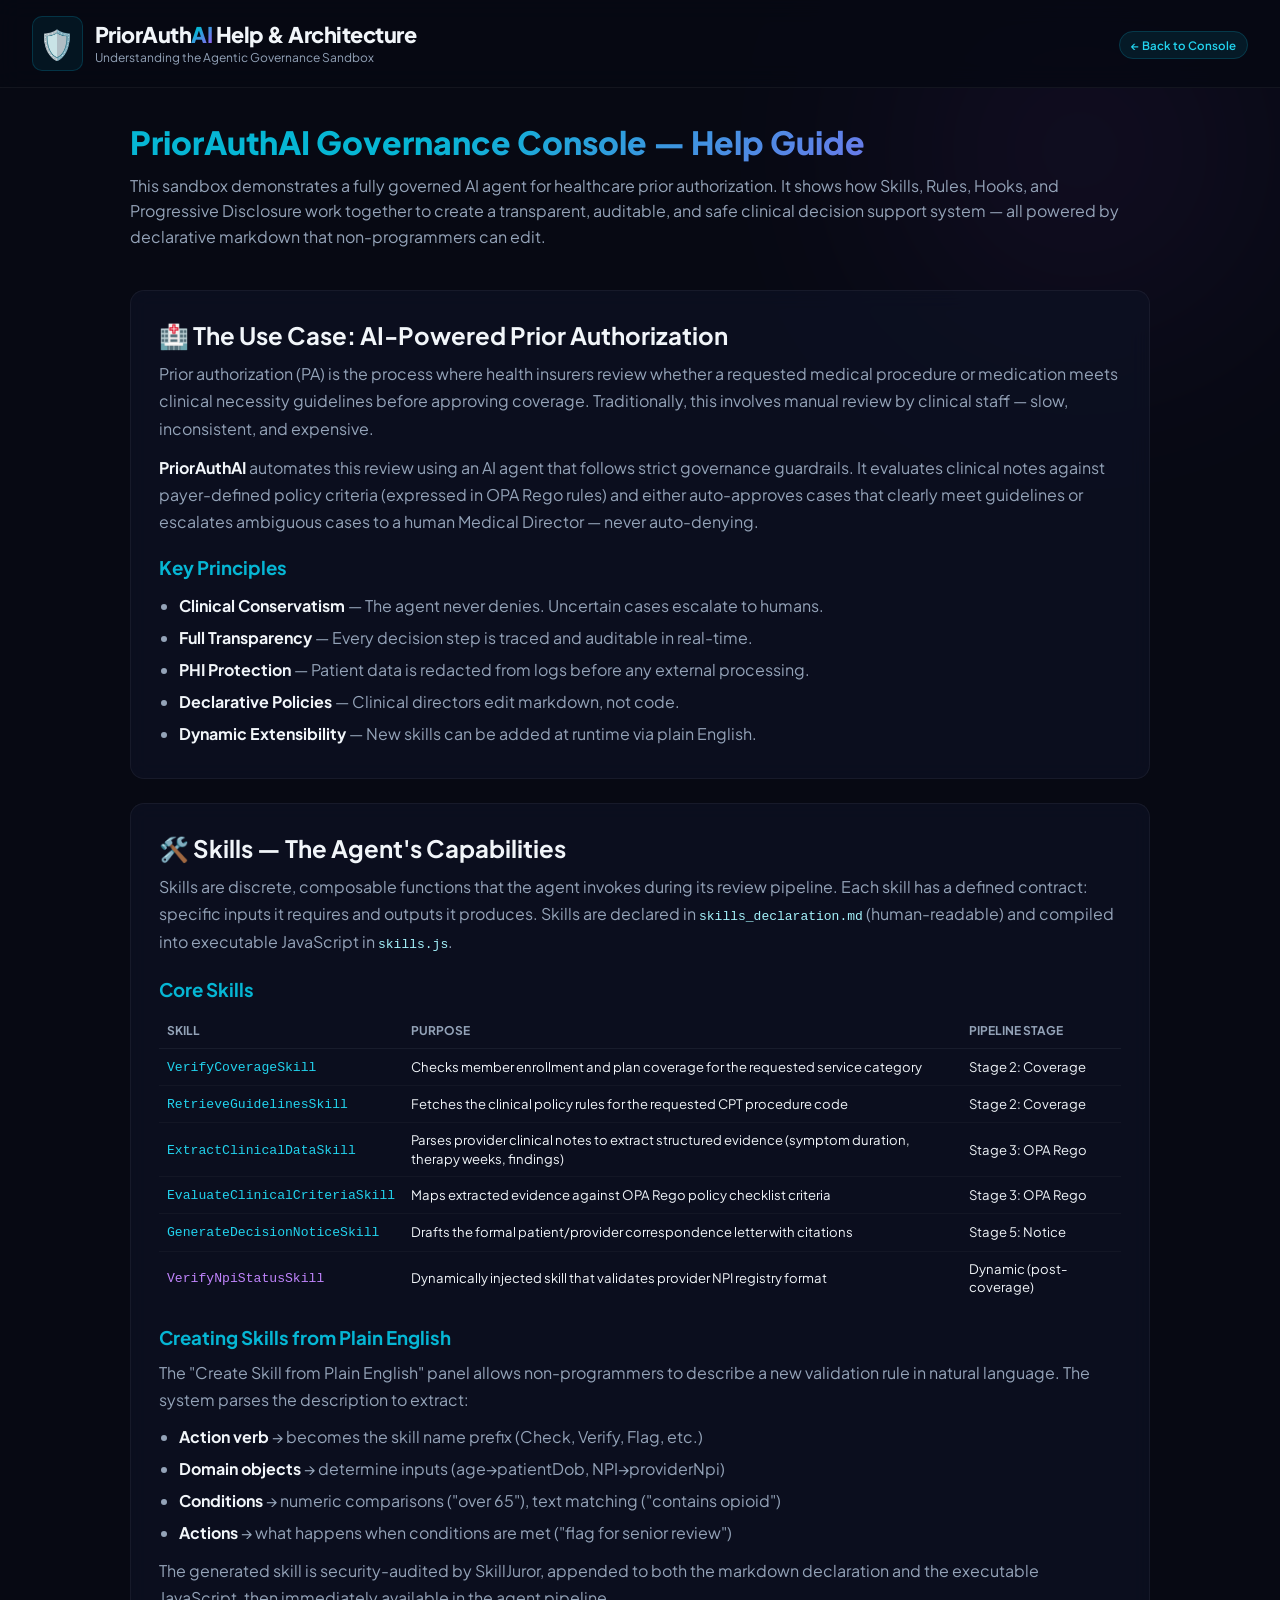
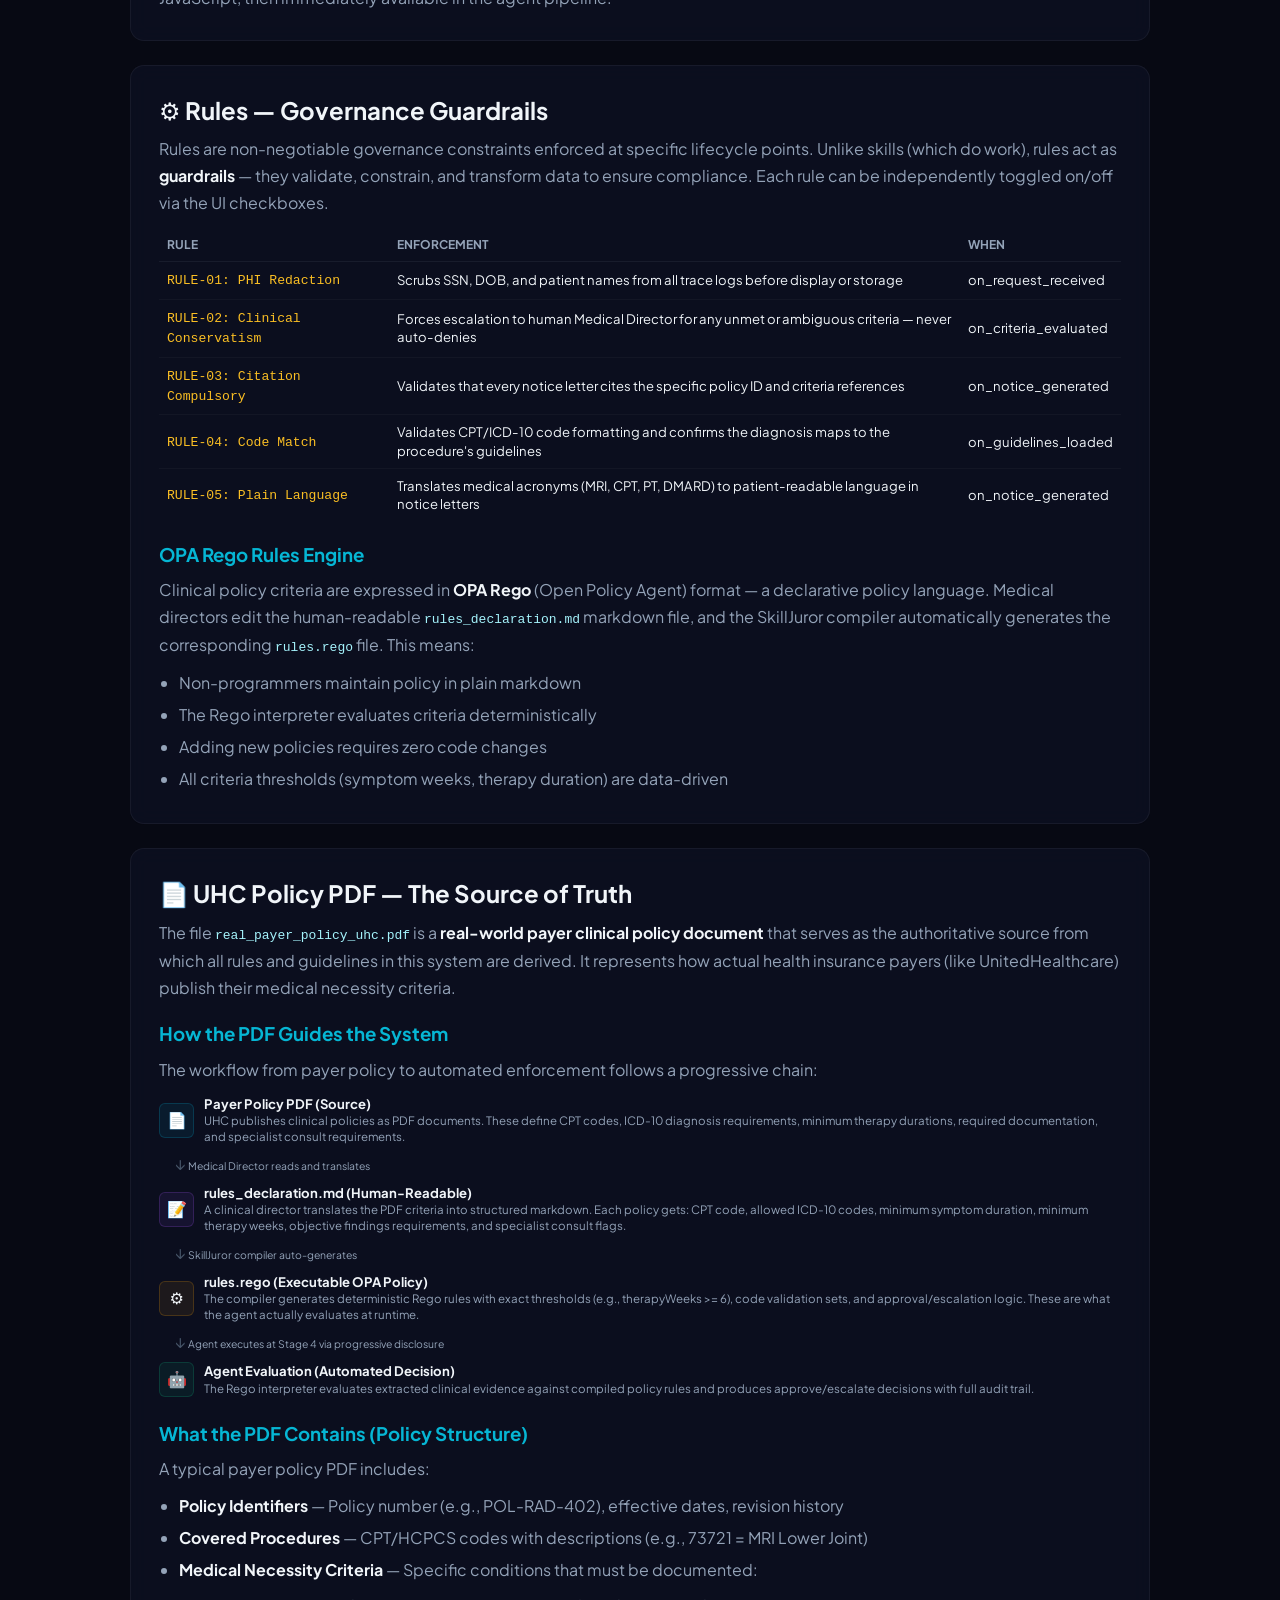
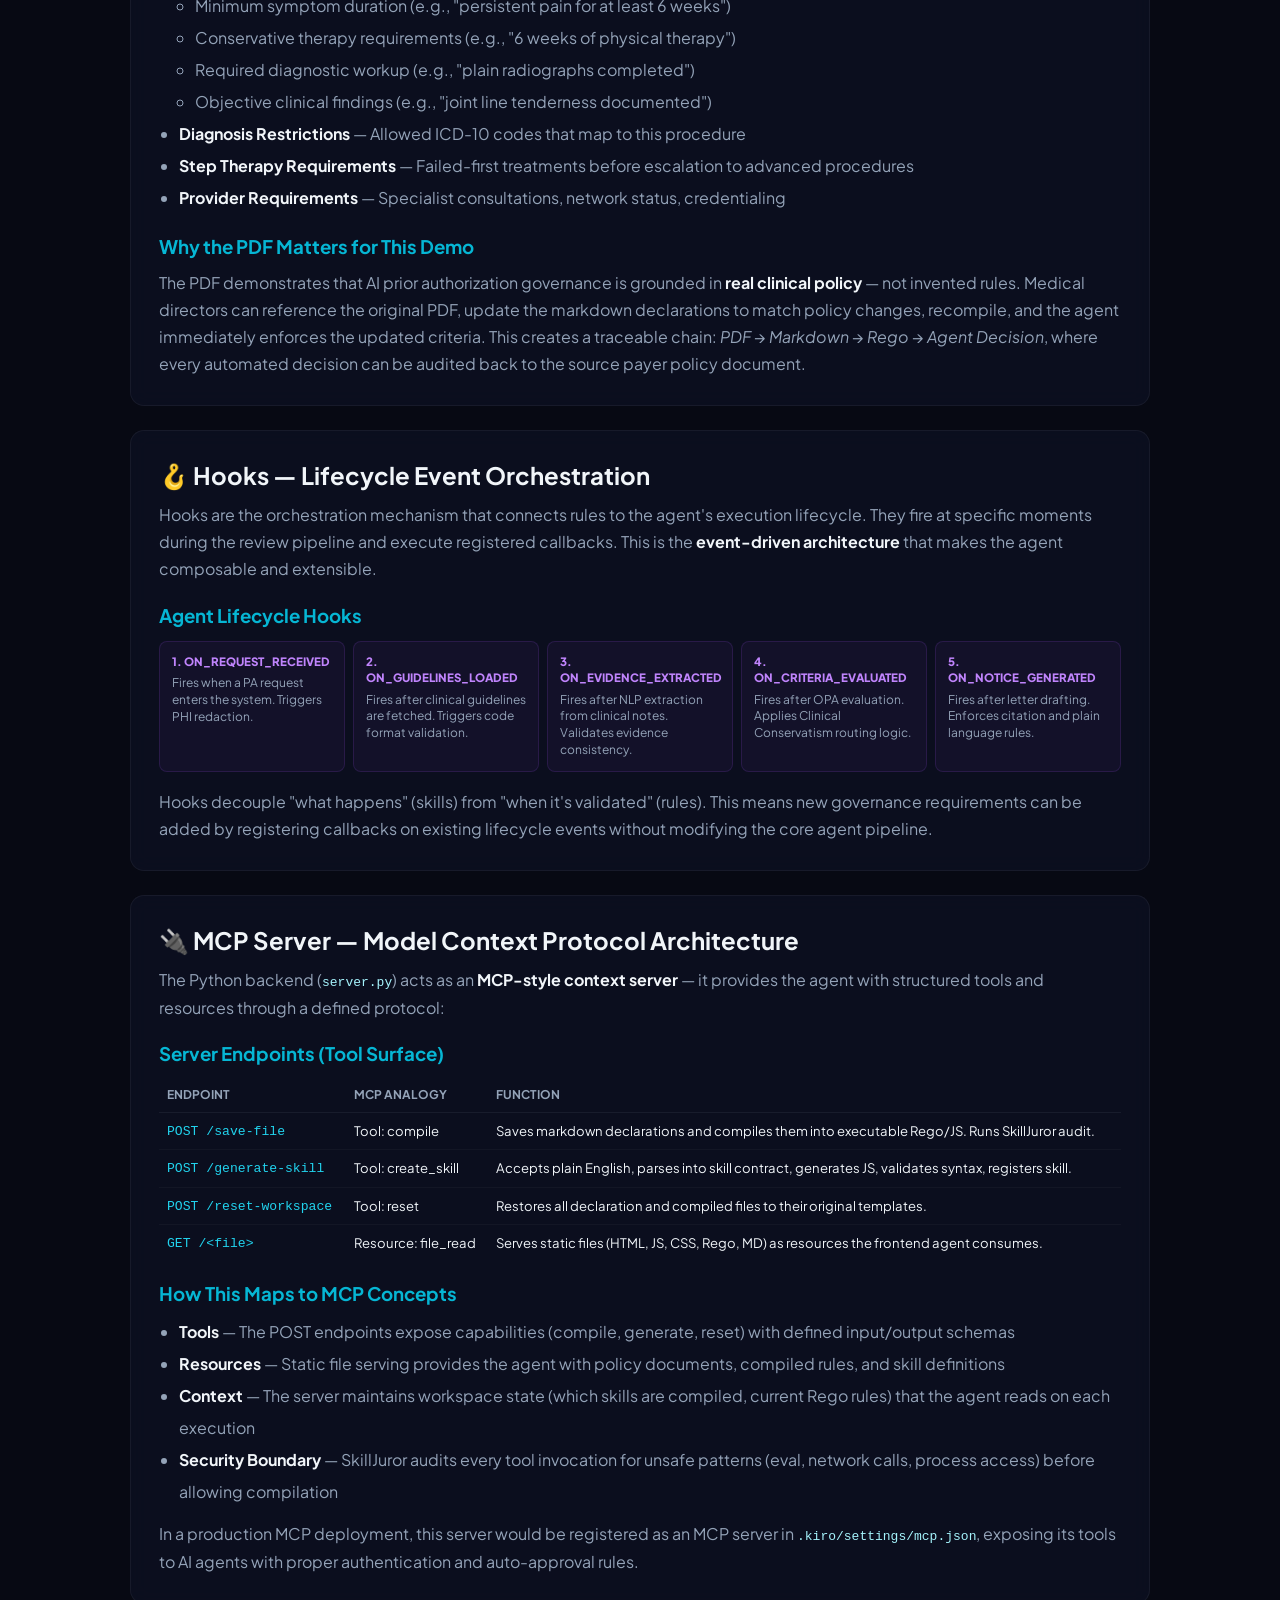
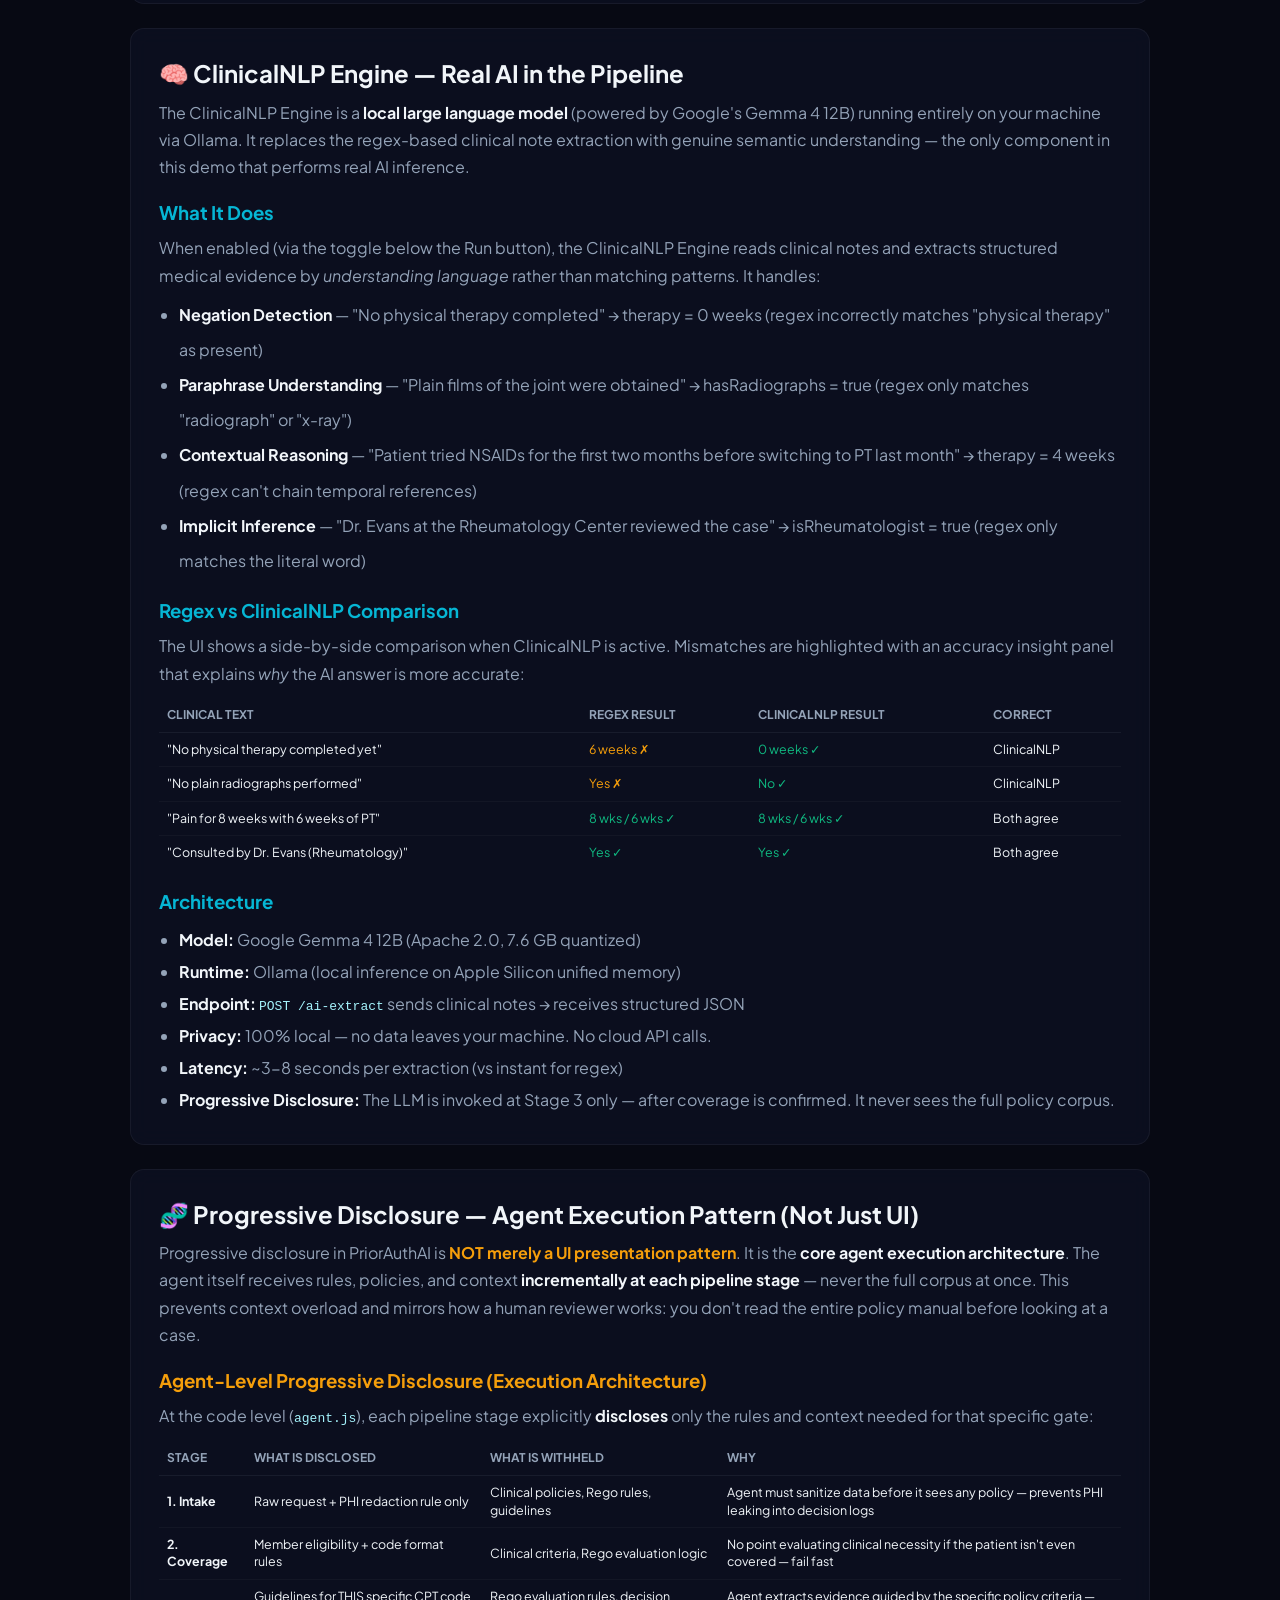
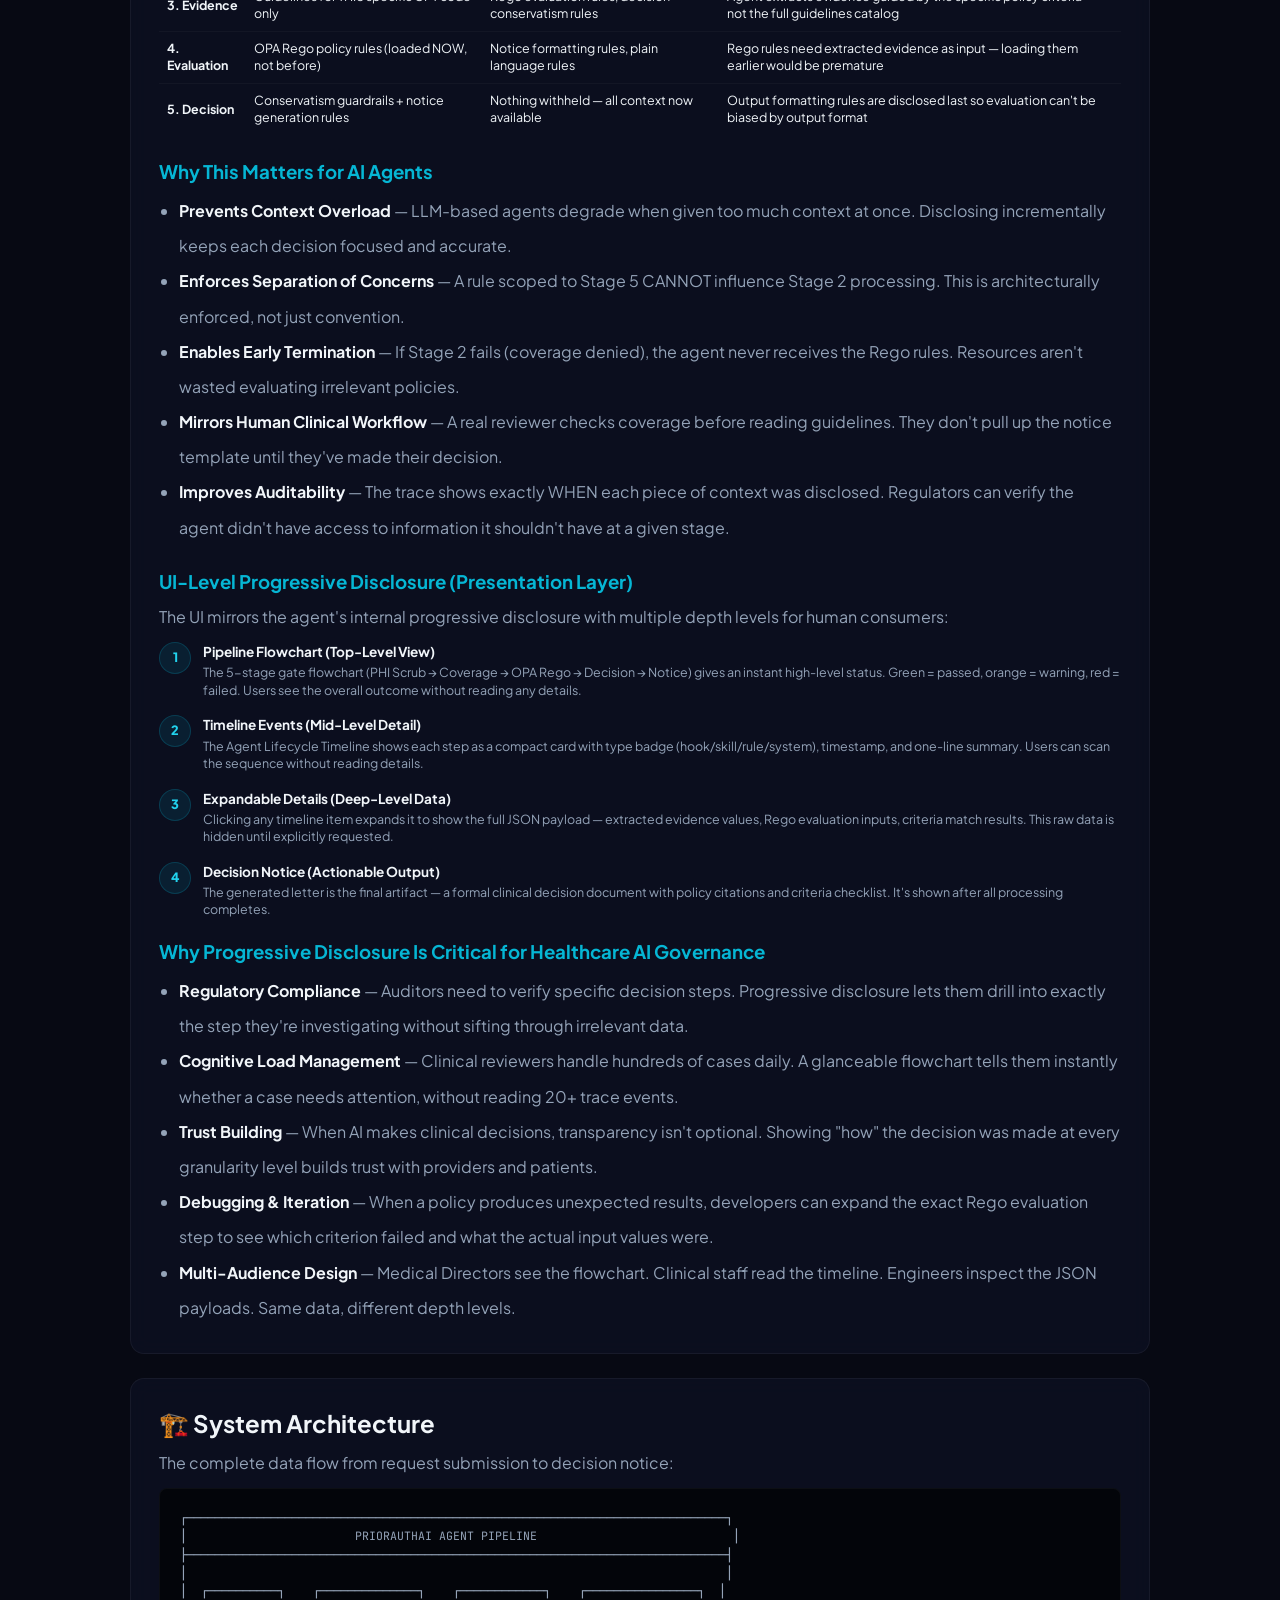
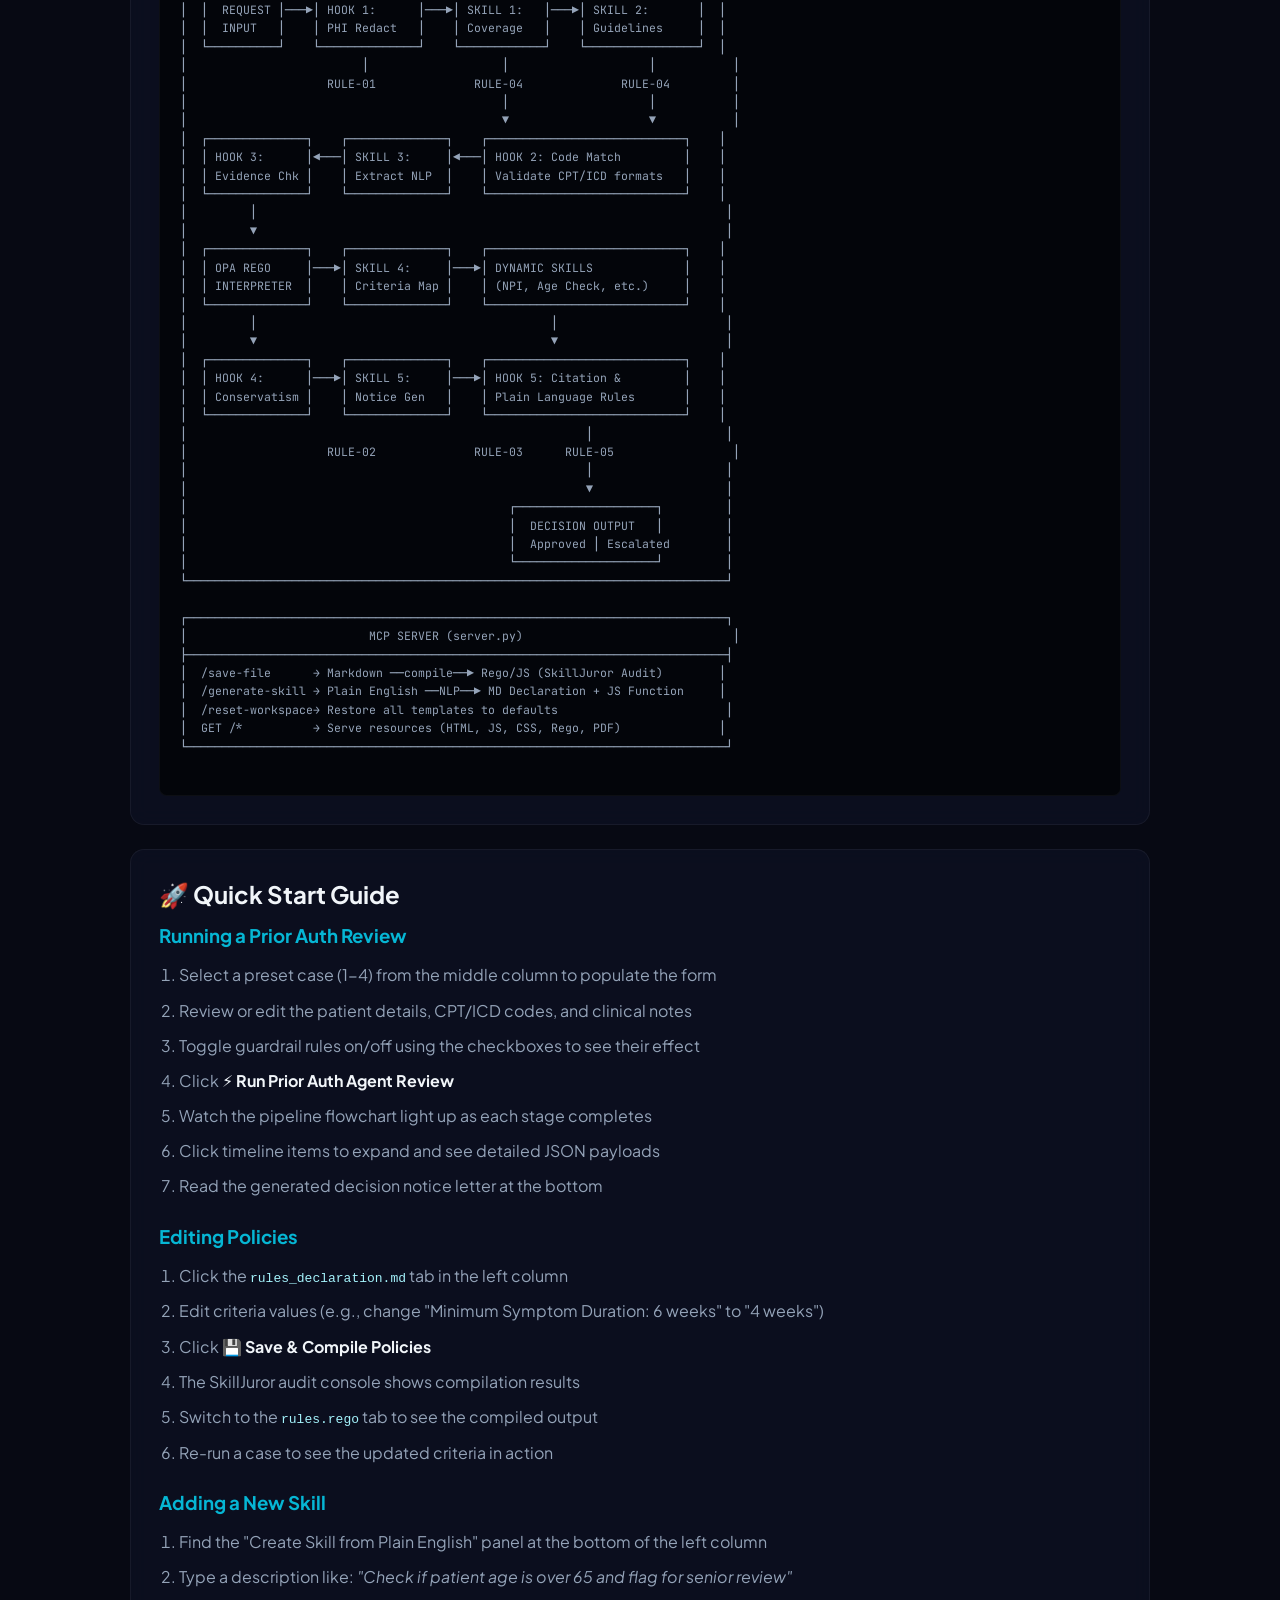
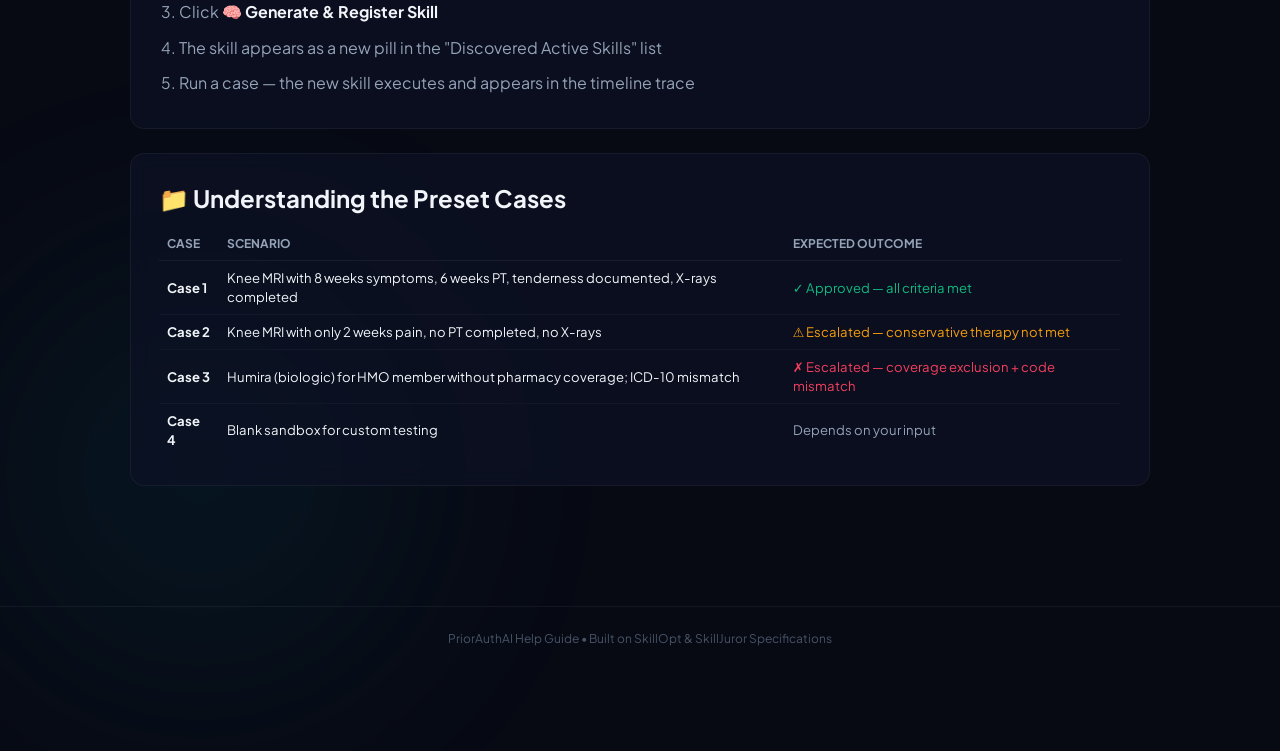
==== commit 97b2f799: "Add ClinicalNLP Engine (Gemma 4 12B) + Progressive Disclosure animation Features added: - ClinicalNL" ====
--- a/help.html
+++ b/help.html
@@ -392,6 +392,82 @@
       </p>
     </div>
 
+    <!-- CLINICALNLP ENGINE -->
+    <div class="help-section">
+      <h2>🧠 ClinicalNLP Engine — Real AI in the Pipeline</h2>
+      <p style="color:var(--text-muted); margin-top:0.5rem; line-height:1.7;">
+        The ClinicalNLP Engine is a <strong style="color:var(--text-main);">local large language model</strong>
+        (powered by Google's Gemma 4 12B) running entirely on your machine via Ollama. It replaces
+        the regex-based clinical note extraction with genuine semantic understanding — the only
+        component in this demo that performs real AI inference.
+      </p>
+
+      <h3 style="margin-top:1.25rem; color:var(--accent-blue);">What It Does</h3>
+      <p style="color:var(--text-muted); margin-top:0.5rem; line-height:1.7;">
+        When enabled (via the toggle below the Run button), the ClinicalNLP Engine reads clinical
+        notes and extracts structured medical evidence by <em>understanding language</em> rather than
+        matching patterns. It handles:
+      </p>
+      <ul style="color:var(--text-muted); line-height:2.2; margin-top:0.5rem; padding-left:1.25rem;">
+        <li><strong style="color:var(--text-main);">Negation Detection</strong> — "No physical therapy completed" → therapy = 0 weeks (regex incorrectly matches "physical therapy" as present)</li>
+        <li><strong style="color:var(--text-main);">Paraphrase Understanding</strong> — "Plain films of the joint were obtained" → hasRadiographs = true (regex only matches "radiograph" or "x-ray")</li>
+        <li><strong style="color:var(--text-main);">Contextual Reasoning</strong> — "Patient tried NSAIDs for the first two months before switching to PT last month" → therapy = 4 weeks (regex can't chain temporal references)</li>
+        <li><strong style="color:var(--text-main);">Implicit Inference</strong> — "Dr. Evans at the Rheumatology Center reviewed the case" → isRheumatologist = true (regex only matches the literal word)</li>
+      </ul>
+
+      <h3 style="margin-top:1.25rem; color:var(--accent-blue);">Regex vs ClinicalNLP Comparison</h3>
+      <p style="color:var(--text-muted); margin-top:0.5rem; line-height:1.7;">
+        The UI shows a side-by-side comparison when ClinicalNLP is active. Mismatches are highlighted
+        with an accuracy insight panel that explains <em>why</em> the AI answer is more accurate:
+      </p>
+      <table style="width:100%; margin-top:0.75rem; border-collapse:collapse;">
+        <thead>
+          <tr style="border-bottom:1px solid rgba(255,255,255,0.06);">
+            <th style="text-align:left; padding:0.5rem; color:var(--text-muted); font-size:0.75rem;">CLINICAL TEXT</th>
+            <th style="text-align:left; padding:0.5rem; color:var(--text-muted); font-size:0.75rem;">REGEX RESULT</th>
+            <th style="text-align:left; padding:0.5rem; color:var(--text-muted); font-size:0.75rem;">CLINICALNLP RESULT</th>
+            <th style="text-align:left; padding:0.5rem; color:var(--text-muted); font-size:0.75rem;">CORRECT</th>
+          </tr>
+        </thead>
+        <tbody style="color:var(--text-main); font-size:0.78rem;">
+          <tr style="border-bottom:1px solid rgba(255,255,255,0.03);">
+            <td style="padding:0.5rem;">"No physical therapy completed yet"</td>
+            <td style="padding:0.5rem; color:var(--accent-orange);">6 weeks ✗</td>
+            <td style="padding:0.5rem; color:var(--accent-green);">0 weeks ✓</td>
+            <td style="padding:0.5rem;">ClinicalNLP</td>
+          </tr>
+          <tr style="border-bottom:1px solid rgba(255,255,255,0.03);">
+            <td style="padding:0.5rem;">"No plain radiographs performed"</td>
+            <td style="padding:0.5rem; color:var(--accent-orange);">Yes ✗</td>
+            <td style="padding:0.5rem; color:var(--accent-green);">No ✓</td>
+            <td style="padding:0.5rem;">ClinicalNLP</td>
+          </tr>
+          <tr style="border-bottom:1px solid rgba(255,255,255,0.03);">
+            <td style="padding:0.5rem;">"Pain for 8 weeks with 6 weeks of PT"</td>
+            <td style="padding:0.5rem; color:var(--accent-green);">8 wks / 6 wks ✓</td>
+            <td style="padding:0.5rem; color:var(--accent-green);">8 wks / 6 wks ✓</td>
+            <td style="padding:0.5rem;">Both agree</td>
+          </tr>
+          <tr>
+            <td style="padding:0.5rem;">"Consulted by Dr. Evans (Rheumatology)"</td>
+            <td style="padding:0.5rem; color:var(--accent-green);">Yes ✓</td>
+            <td style="padding:0.5rem; color:var(--accent-green);">Yes ✓</td>
+            <td style="padding:0.5rem;">Both agree</td>
+          </tr>
+        </tbody>
+      </table>
+
+      <h3 style="margin-top:1.25rem; color:var(--accent-blue);">Architecture</h3>
+      <ul style="color:var(--text-muted); line-height:2; margin-top:0.5rem; padding-left:1.25rem;">
+        <li><strong style="color:var(--text-main);">Model:</strong> Google Gemma 4 12B (Apache 2.0, 7.6 GB quantized)</li>
+        <li><strong style="color:var(--text-main);">Runtime:</strong> Ollama (local inference on Apple Silicon unified memory)</li>
+        <li><strong style="color:var(--text-main);">Endpoint:</strong> <code style="color:#a5f3fc;">POST /ai-extract</code> sends clinical notes → receives structured JSON</li>
+        <li><strong style="color:var(--text-main);">Privacy:</strong> 100% local — no data leaves your machine. No cloud API calls.</li>
+        <li><strong style="color:var(--text-main);">Latency:</strong> ~3-8 seconds per extraction (vs instant for regex)</li>
+        <li><strong style="color:var(--text-main);">Progressive Disclosure:</strong> The LLM is invoked at Stage 3 only — after coverage is confirmed. It never sees the full policy corpus.</li>
+      </ul>
+    </div>
+
     <!-- PROGRESSIVE DISCLOSURE -->
     <div class="help-section">
       <h2>🧬 Progressive Disclosure — Agent Execution Pattern (Not Just UI)</h2>
--- a/index.css
+++ b/index.css
@@ -669,6 +669,33 @@
   box-shadow: 0 10px 20px rgba(6, 182, 212, 0.4);
 }
 
+.ai-toggle-row {
+  margin-top: 0.5rem;
+  padding: 0.5rem 0.65rem;
+  background: rgba(168, 85, 247, 0.04);
+  border: 1px solid rgba(168, 85, 247, 0.12);
+  border-radius: 6px;
+}
+
+.ai-toggle-label {
+  display: flex;
+  align-items: center;
+  gap: 0.5rem;
+  cursor: pointer;
+}
+
+.ai-toggle-label input[type="checkbox"] {
+  accent-color: var(--accent-purple);
+  width: 16px;
+  height: 16px;
+}
+
+.ai-toggle-text {
+  font-size: 0.75rem;
+  font-weight: 600;
+  color: #c084fc;
+}
+
 /* COLUMN 3: Real-Time Console timeline */
 .outcome-banner {
   padding: 0.85rem 1rem;
@@ -1149,3 +1176,177 @@
   color: #c084fc;
   border: 1px solid rgba(168, 85, 247, 0.25);
 }
+
+/* AI Reasoning Card */
+.ai-reasoning-card {
+  border-color: rgba(168, 85, 247, 0.15) !important;
+  background: rgba(168, 85, 247, 0.02) !important;
+}
+
+.ai-card-header {
+  display: flex;
+  align-items: center;
+  justify-content: space-between;
+}
+
+.ai-comparison-grid {
+  display: grid;
+  grid-template-columns: 1fr 1fr;
+  gap: 0.6rem;
+  margin-top: 0.6rem;
+  margin-bottom: 0.6rem;
+}
+
+.ai-comp-col {
+  background: rgba(0, 0, 0, 0.2);
+  border-radius: 8px;
+  border: 1px solid rgba(255, 255, 255, 0.04);
+  overflow: hidden;
+}
+
+.ai-comp-header {
+  padding: 0.35rem 0.6rem;
+  font-size: 0.68rem;
+  font-weight: 700;
+  text-transform: uppercase;
+  letter-spacing: 0.3px;
+}
+
+.ai-comp-header.regex-header {
+  background: rgba(245, 158, 11, 0.08);
+  color: #fbbf24;
+  border-bottom: 1px solid rgba(245, 158, 11, 0.1);
+}
+
+.ai-comp-header.ai-header {
+  background: rgba(168, 85, 247, 0.08);
+  color: #c084fc;
+  border-bottom: 1px solid rgba(168, 85, 247, 0.1);
+}
+
+.ai-comp-body {
+  padding: 0.5rem 0.6rem;
+  font-family: var(--font-mono);
+  font-size: 0.68rem;
+  color: var(--text-muted);
+  line-height: 1.6;
+  white-space: pre-wrap;
+}
+
+.ai-comp-body .match { color: var(--accent-green); }
+.ai-comp-body .mismatch { color: var(--accent-orange); font-weight: 700; }
+
+.ai-reasoning-text {
+  font-size: 0.75rem;
+  color: #c084fc;
+  background: rgba(168, 85, 247, 0.04);
+  border: 1px solid rgba(168, 85, 247, 0.1);
+  border-radius: 6px;
+  padding: 0.6rem;
+  font-style: italic;
+  line-height: 1.5;
+}
+
+.ai-reasoning-text:empty {
+  display: none;
+}
+
+/* AI Accuracy Insights Panel */
+.ai-insights-panel {
+  margin-top: 0.6rem;
+  border-radius: 8px;
+  overflow: hidden;
+  border: 1px solid rgba(6, 182, 212, 0.15);
+}
+
+.ai-insight-header {
+  background: rgba(6, 182, 212, 0.08);
+  padding: 0.45rem 0.65rem;
+  font-size: 0.72rem;
+  font-weight: 800;
+  color: #22d3ee;
+  border-bottom: 1px solid rgba(6, 182, 212, 0.1);
+}
+
+.ai-insight-match {
+  padding: 0.5rem 0.65rem;
+  font-size: 0.72rem;
+  color: var(--accent-green);
+  background: rgba(16, 185, 129, 0.04);
+}
+
+.ai-insight-item {
+  padding: 0.5rem 0.65rem;
+  border-bottom: 1px solid rgba(255, 255, 255, 0.03);
+}
+
+.ai-insight-item:last-child {
+  border-bottom: none;
+}
+
+.ai-insight-item.high {
+  background: rgba(244, 63, 94, 0.04);
+  border-left: 3px solid var(--accent-red);
+}
+
+.ai-insight-item.medium {
+  background: rgba(245, 158, 11, 0.04);
+  border-left: 3px solid var(--accent-orange);
+}
+
+.ai-insight-field {
+  font-size: 0.72rem;
+  font-weight: 700;
+  color: var(--text-main);
+  margin-bottom: 0.2rem;
+}
+
+.ai-insight-issue {
+  font-weight: 600;
+  color: var(--accent-red);
+  font-size: 0.68rem;
+  text-transform: uppercase;
+}
+
+.ai-insight-item.medium .ai-insight-issue {
+  color: var(--accent-orange);
+}
+
+.ai-insight-detail {
+  font-size: 0.7rem;
+  color: var(--text-muted);
+  line-height: 1.5;
+}
+
+/* AI badge in timeline */
+.timeline-item.ai-powered {
+  border-left: 2px solid rgba(168, 85, 247, 0.4);
+  background: rgba(168, 85, 247, 0.03);
+}
+
+.timeline-item.ai-powered .timeline-dot {
+  background: #a855f7;
+  box-shadow: 0 0 8px rgba(168, 85, 247, 0.6);
+  width: 8px;
+  height: 8px;
+}
+
+/* AI loading spinner */
+@keyframes ai-pulse {
+  0%, 100% { opacity: 0.4; }
+  50% { opacity: 1; }
+}
+
+.ai-loading {
+  animation: ai-pulse 1.2s ease-in-out infinite;
+  color: #c084fc;
+  font-size: 0.78rem;
+  font-weight: 600;
+}
+
+.badge-ai {
+  background: rgba(168, 85, 247, 0.12);
+  color: #c084fc;
+  border-color: rgba(168, 85, 247, 0.25);
+  animation: pulse-border 1.5s infinite alternate;
+}
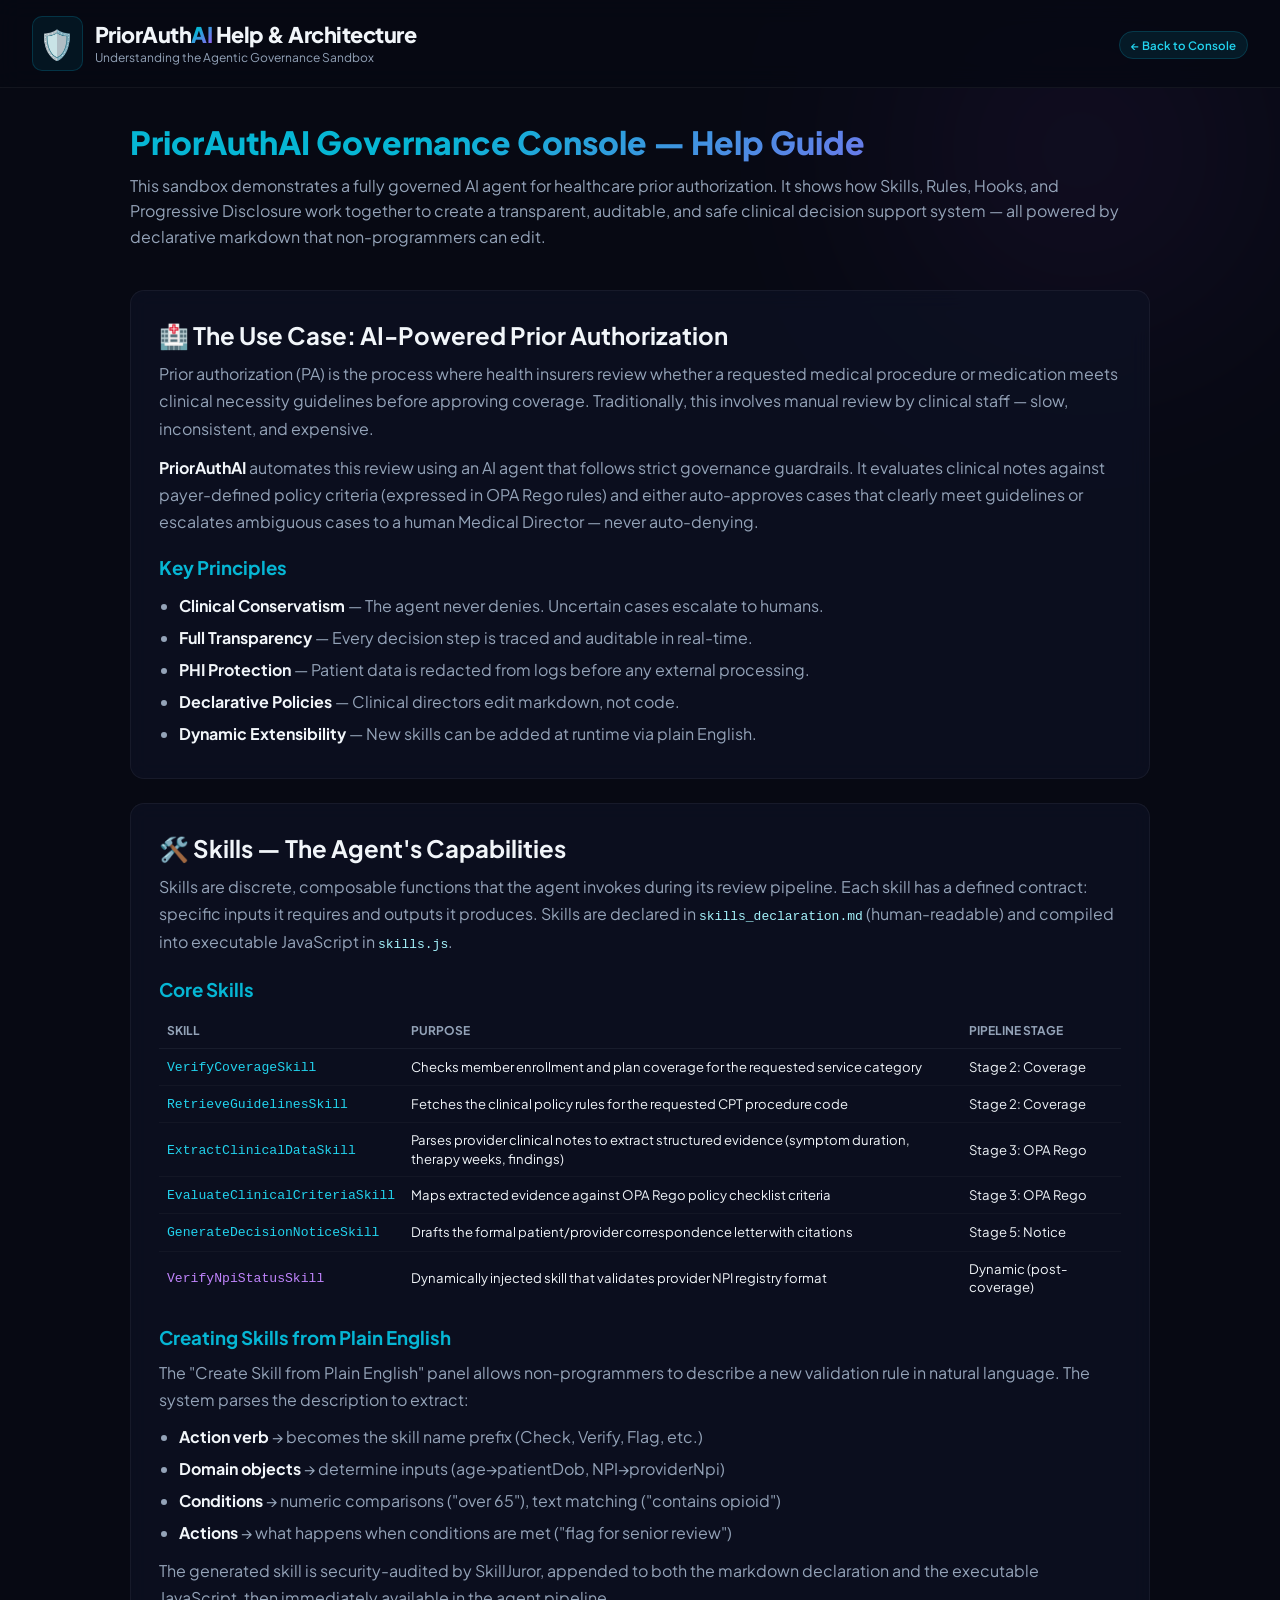
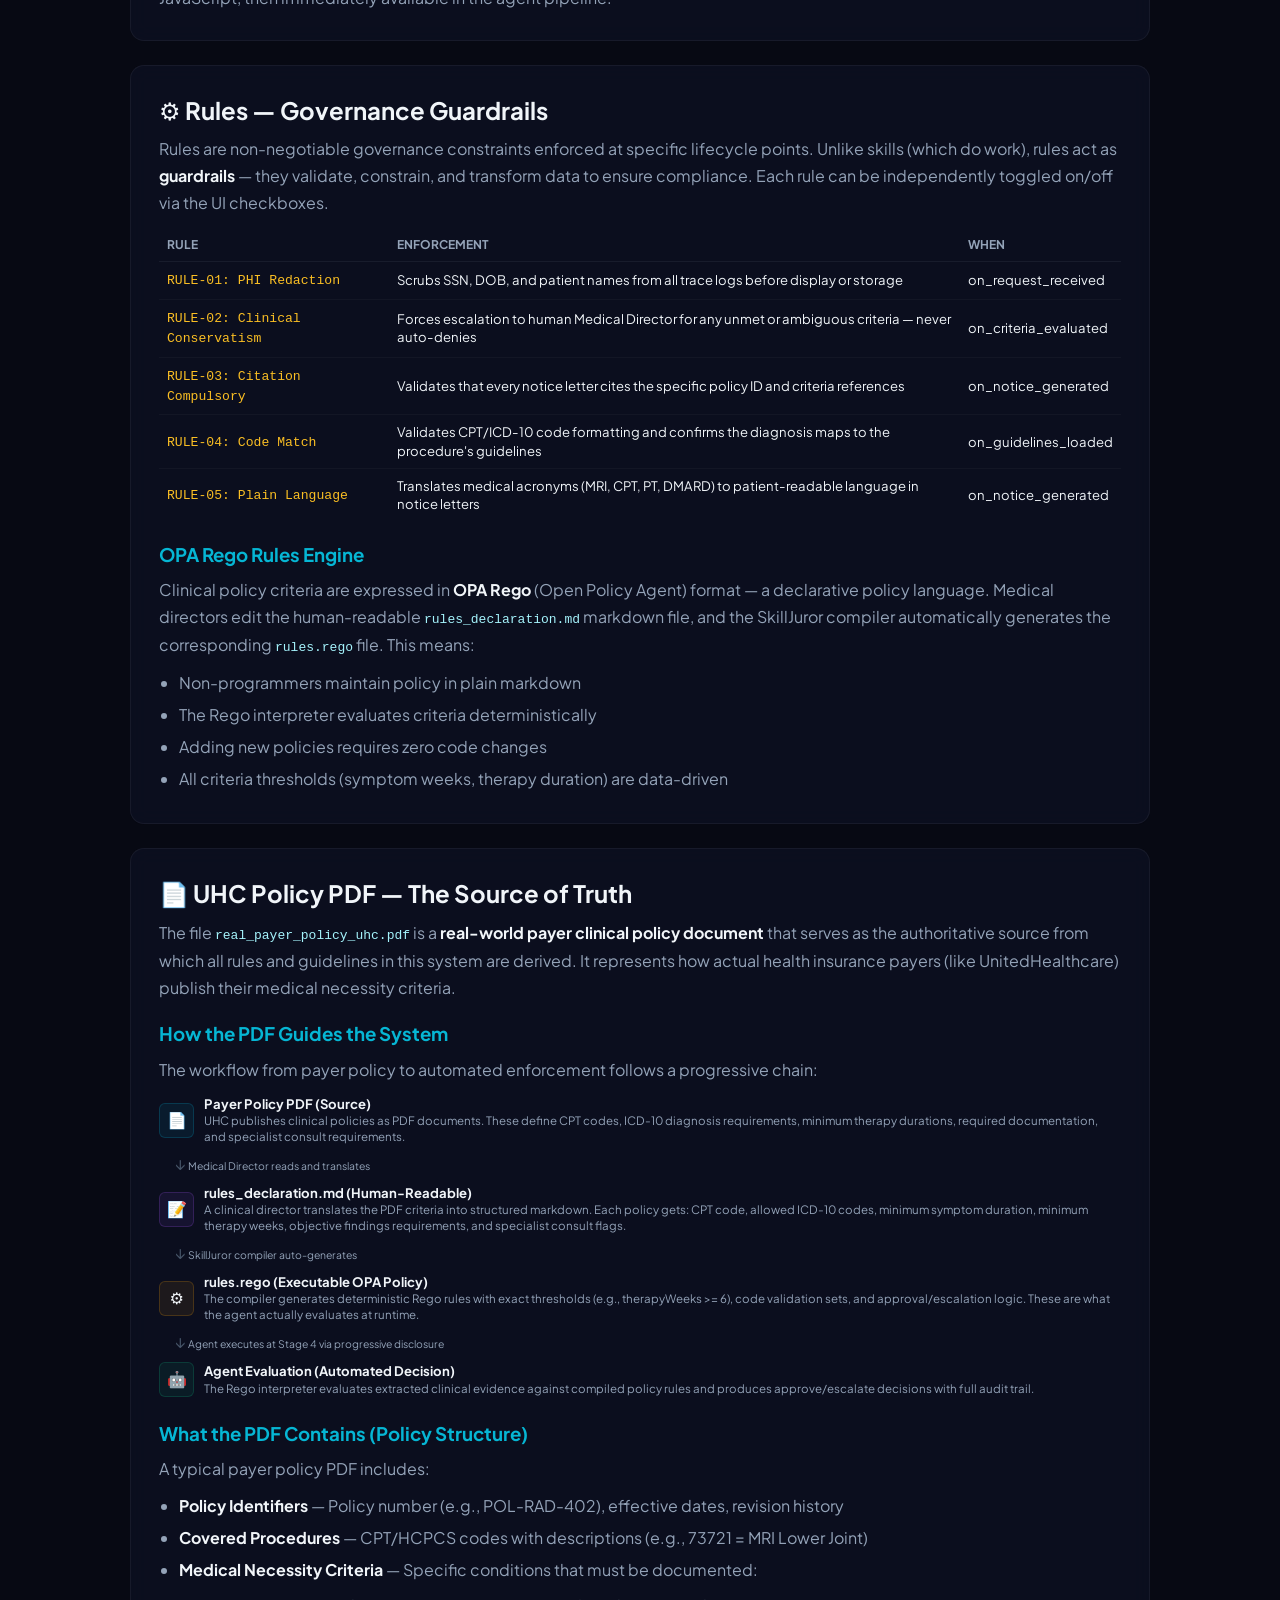
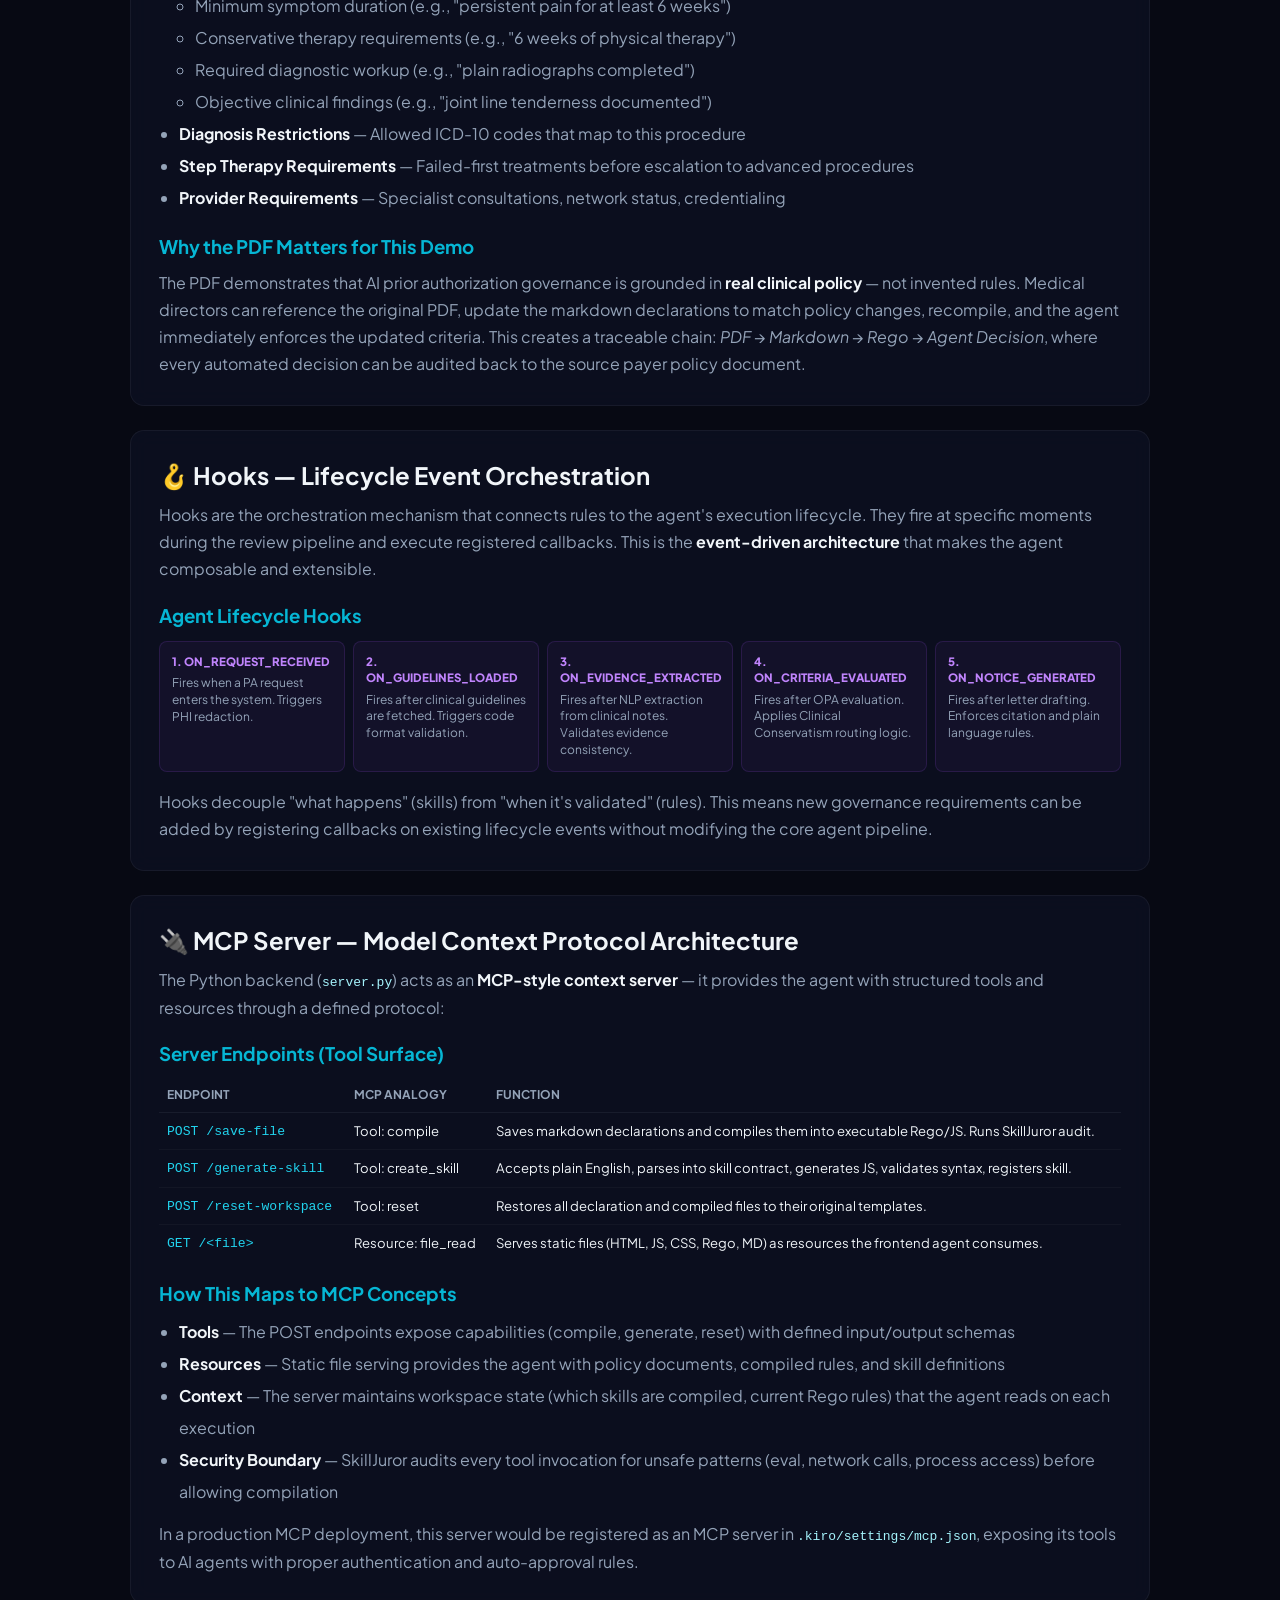
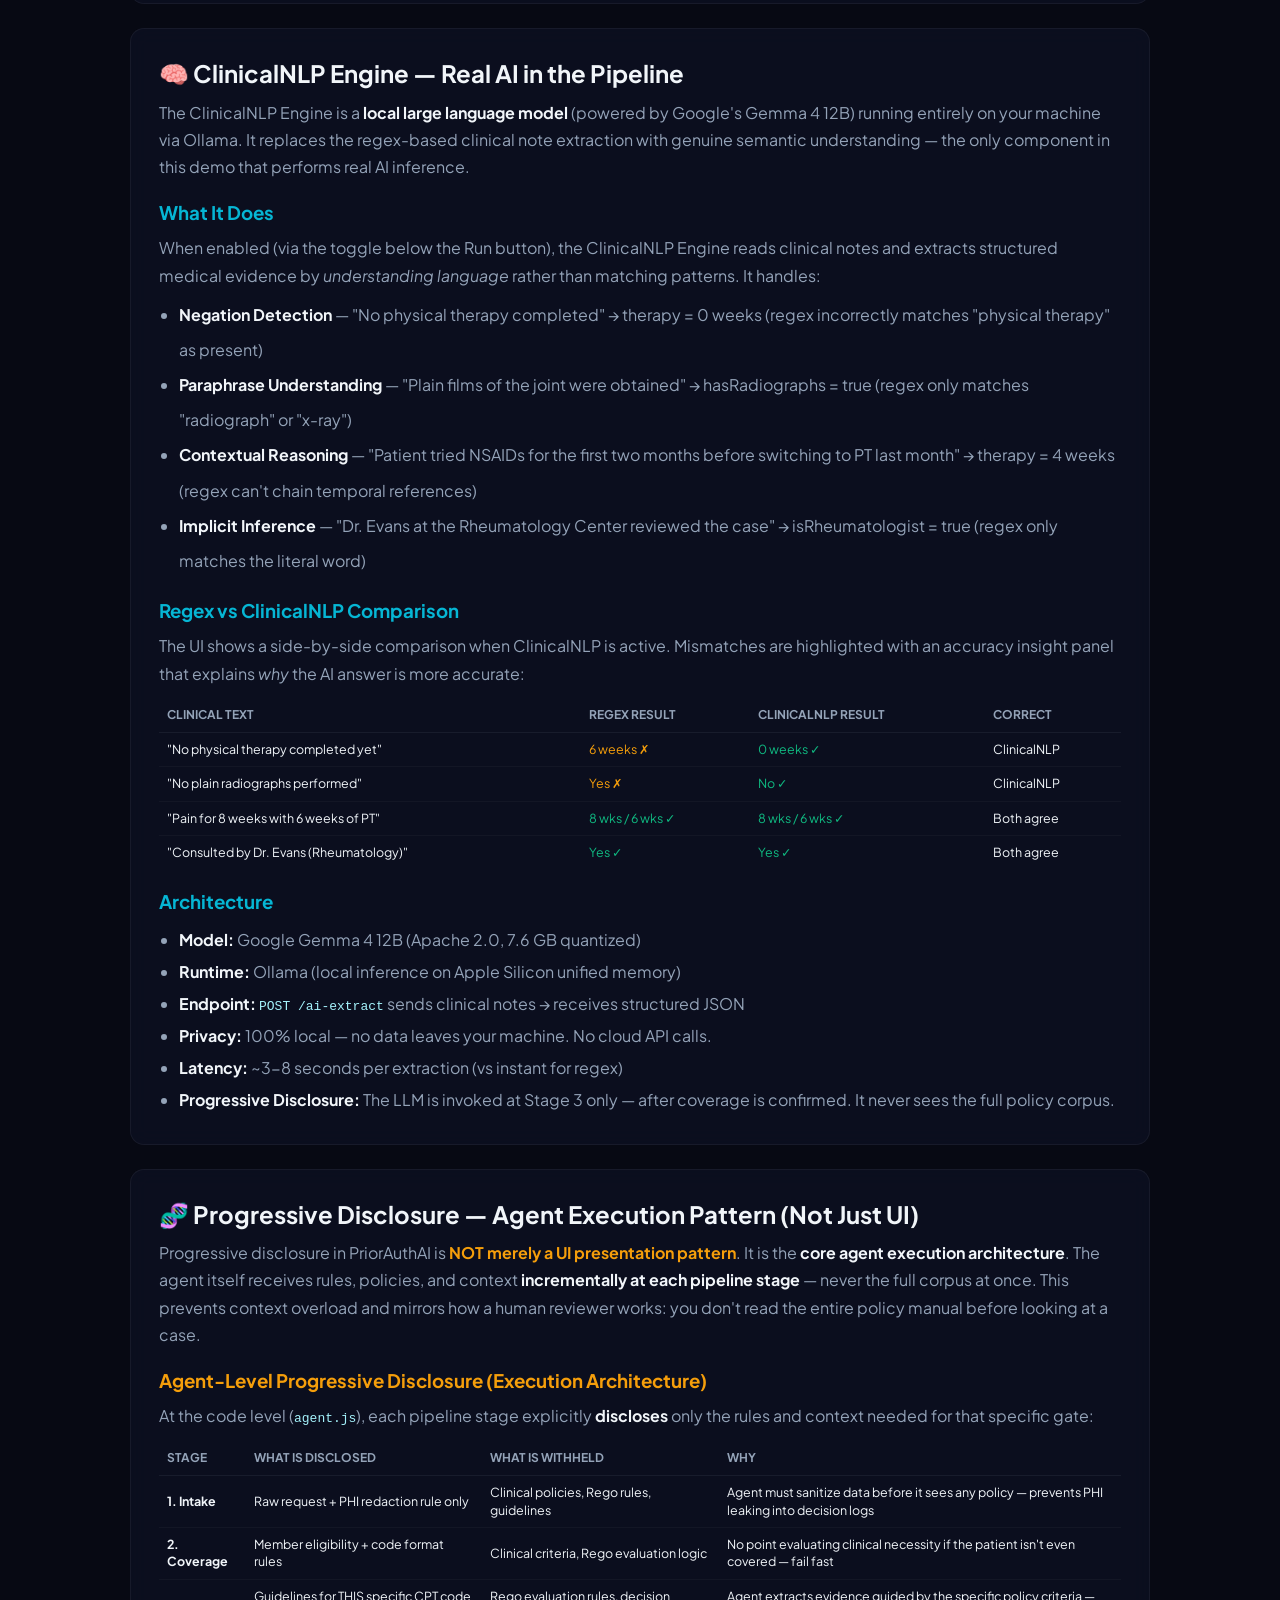
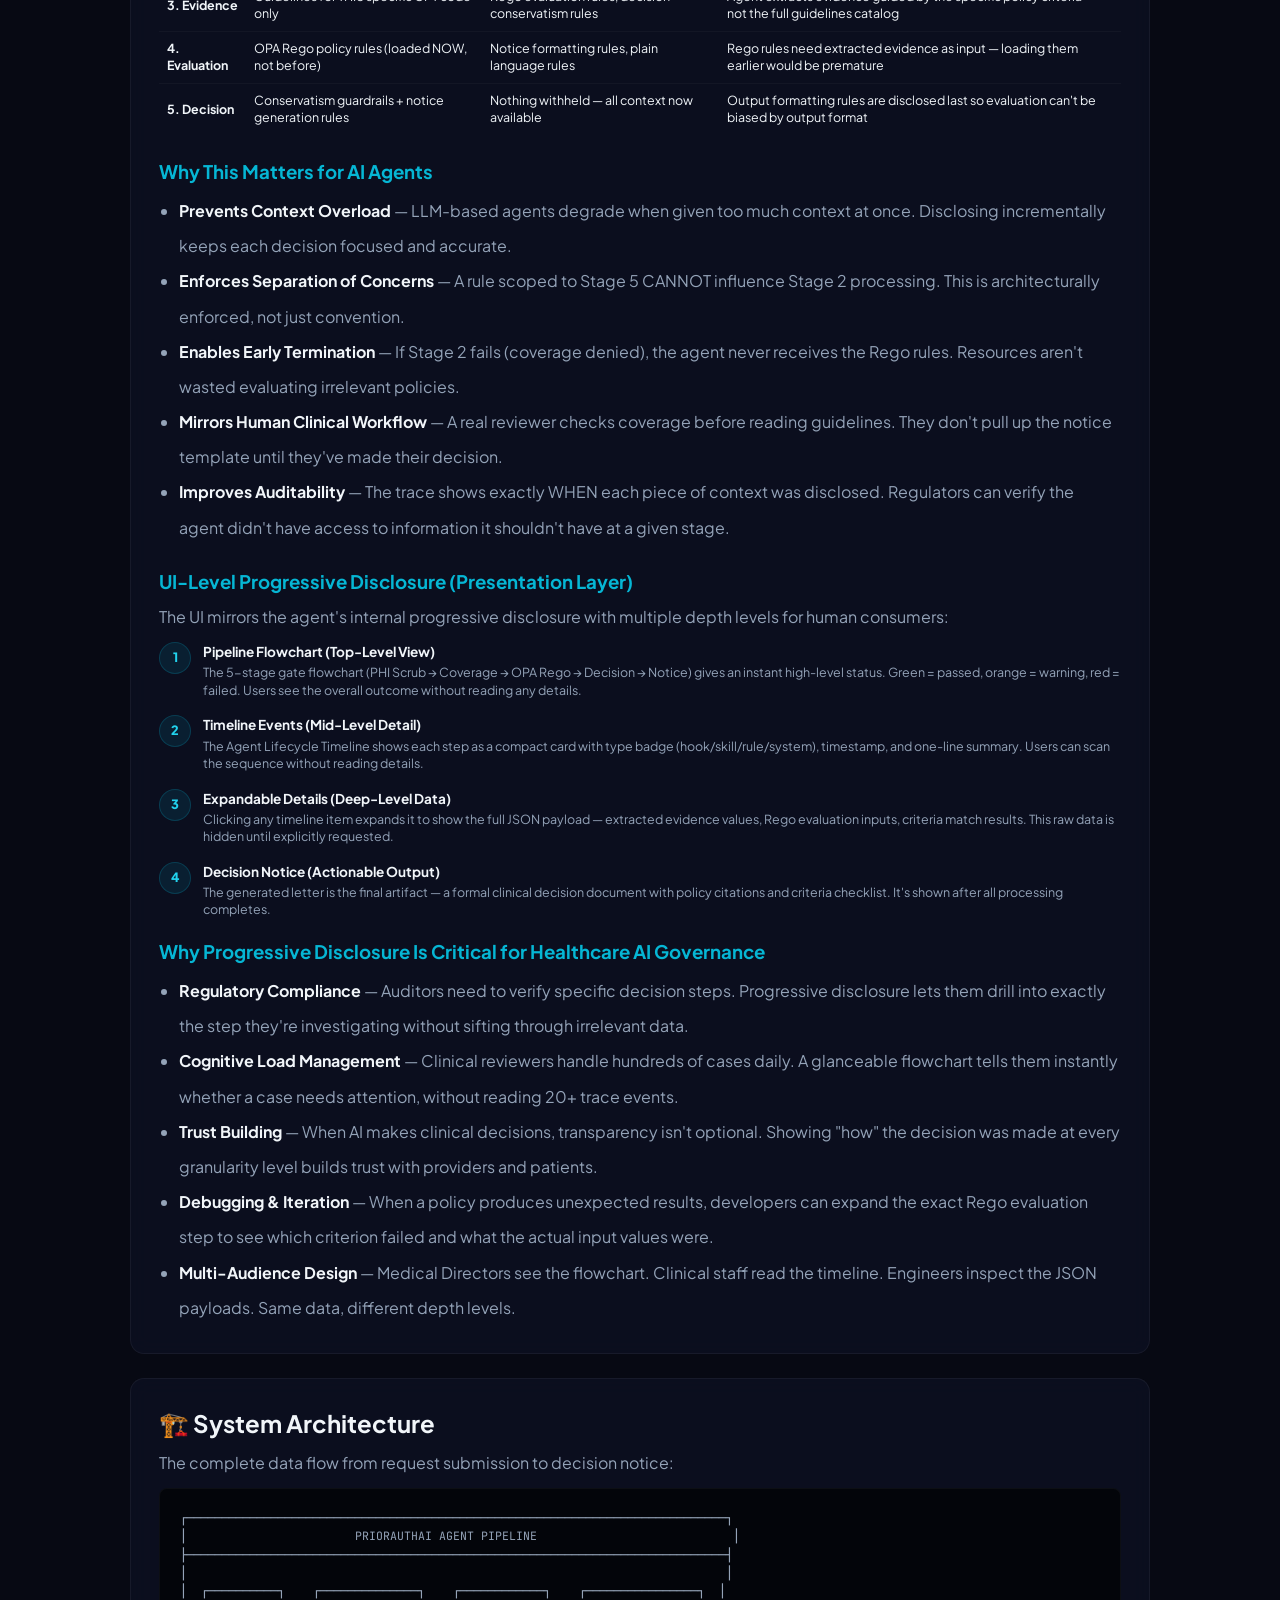
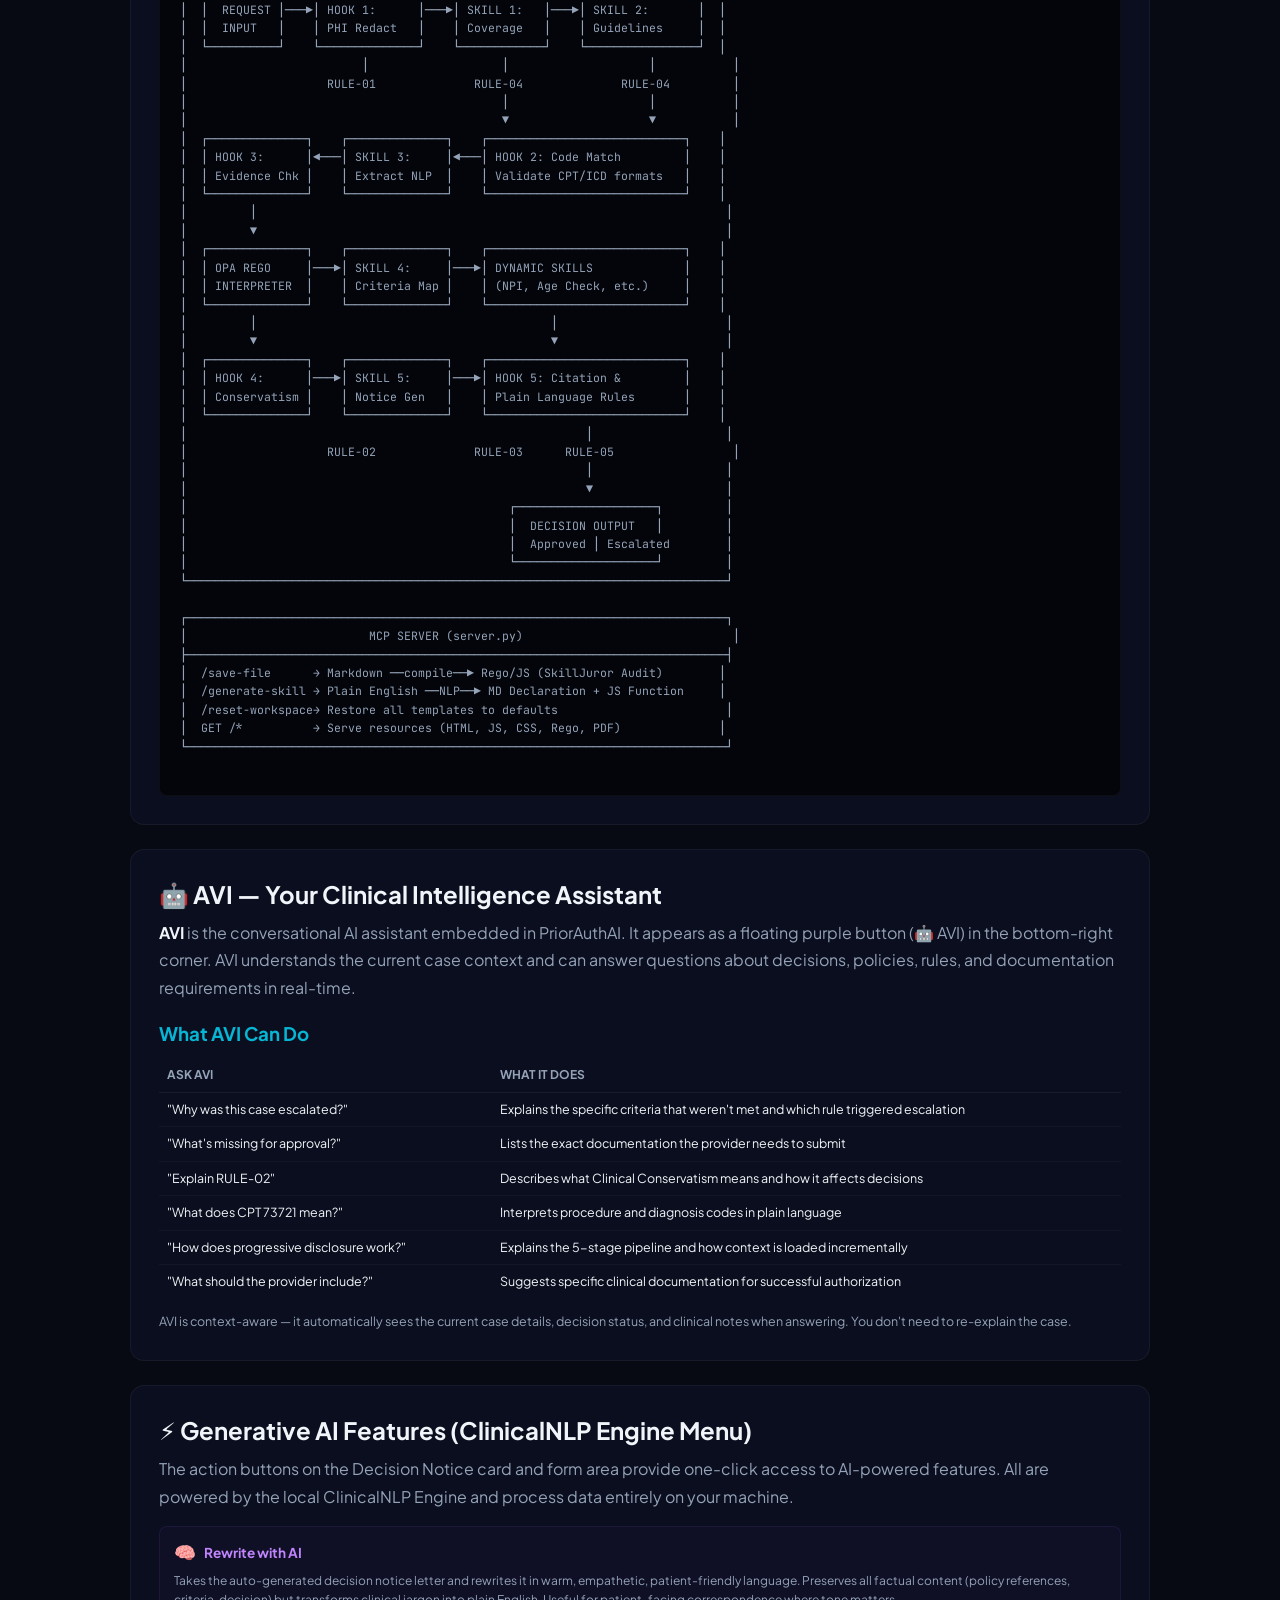
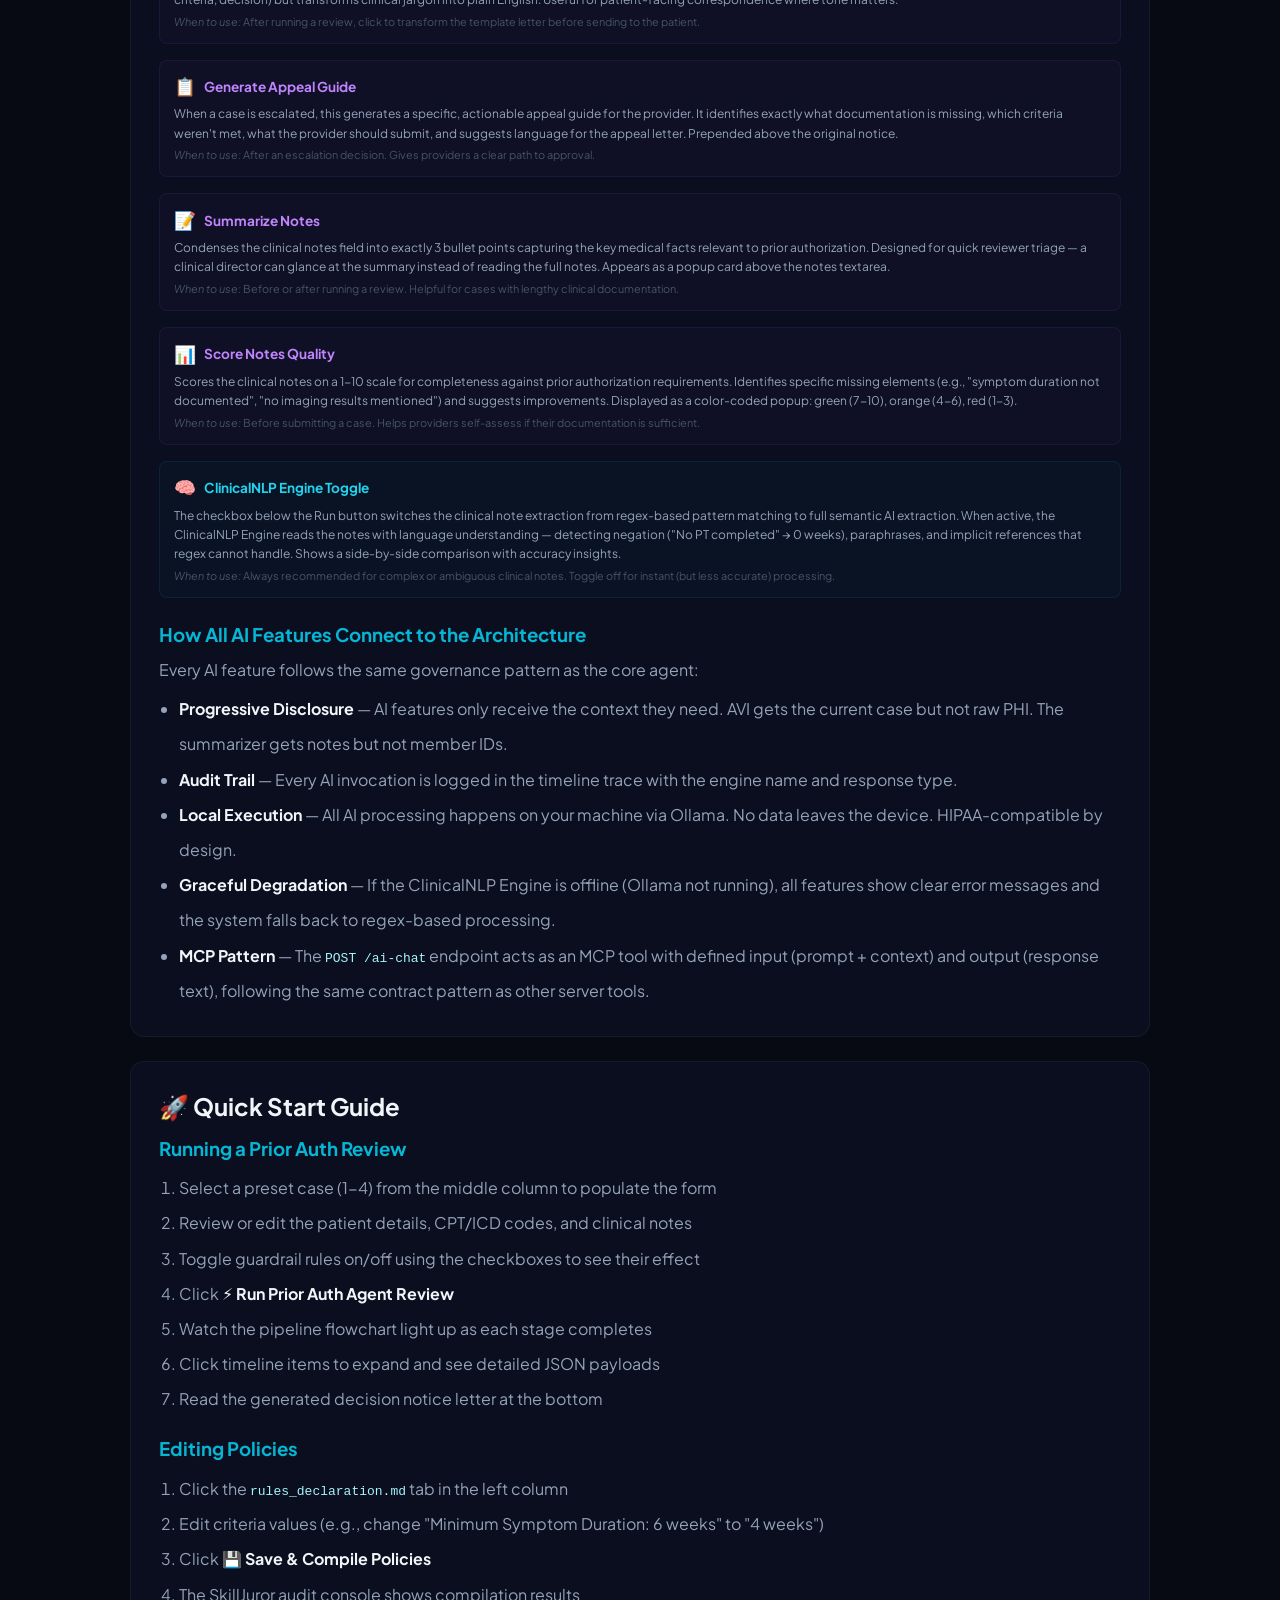
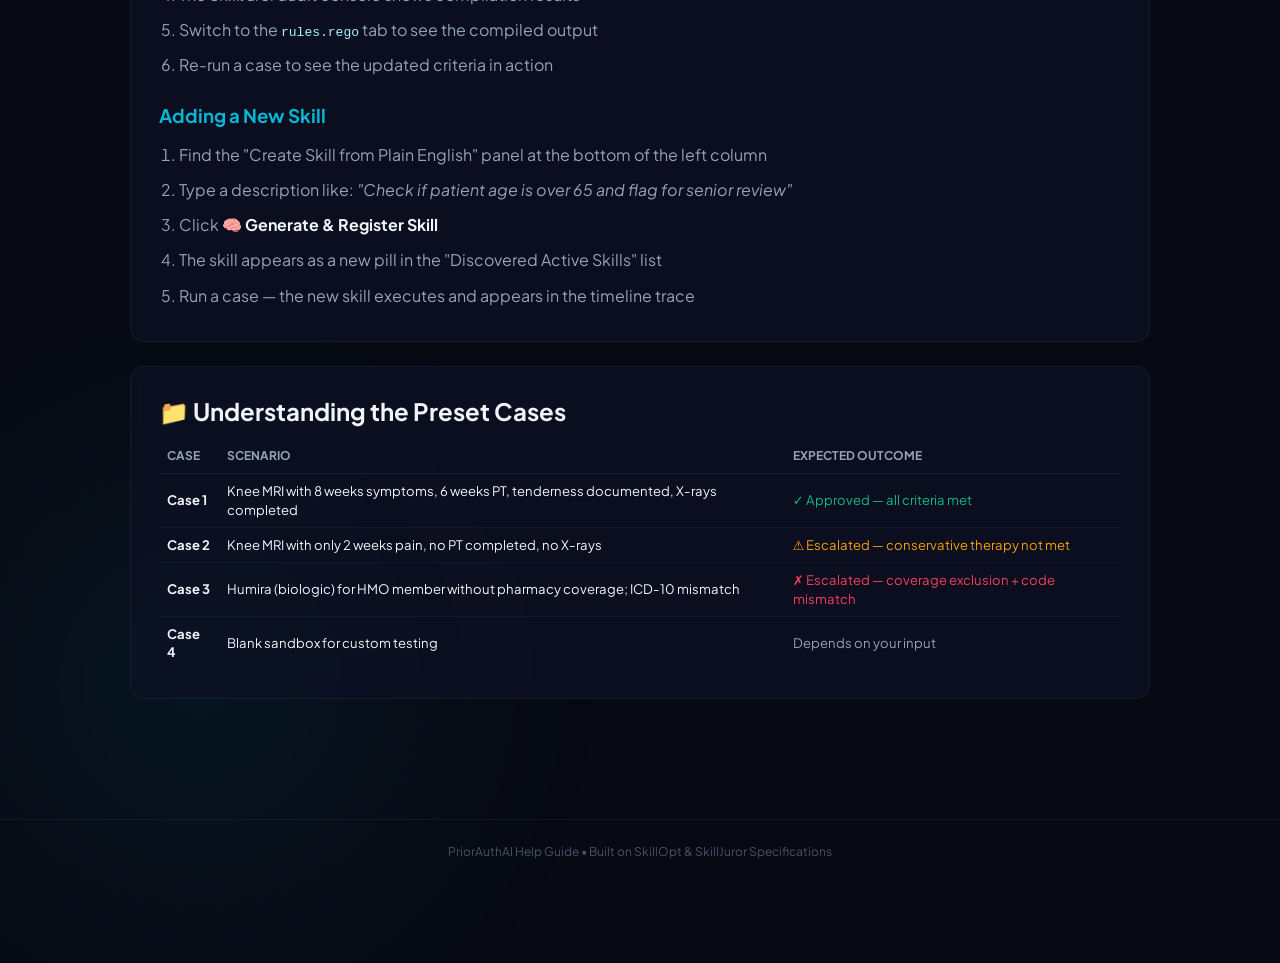
==== commit 2b9fb957: "Add AVI and Gen AI features documentation to help page - New section: AVI — Your Clinical Intelligen" ====
--- a/help.html
+++ b/help.html
@@ -637,6 +637,166 @@
       </pre>
     </div>
 
+    <!-- AVI & AI FEATURES -->
+    <div class="help-section">
+      <h2>🤖 AVI — Your Clinical Intelligence Assistant</h2>
+      <p style="color:var(--text-muted); margin-top:0.5rem; line-height:1.7;">
+        <strong style="color:var(--text-main);">AVI</strong> is the conversational AI assistant
+        embedded in PriorAuthAI. It appears as a floating purple button (🤖 AVI) in the bottom-right
+        corner. AVI understands the current case context and can answer questions about decisions,
+        policies, rules, and documentation requirements in real-time.
+      </p>
+      <h3 style="margin-top:1.25rem; color:var(--accent-blue);">What AVI Can Do</h3>
+      <table style="width:100%; margin-top:0.75rem; border-collapse:collapse;">
+        <thead>
+          <tr style="border-bottom:1px solid rgba(255,255,255,0.06);">
+            <th style="text-align:left; padding:0.5rem; color:var(--text-muted); font-size:0.75rem;">ASK AVI</th>
+            <th style="text-align:left; padding:0.5rem; color:var(--text-muted); font-size:0.75rem;">WHAT IT DOES</th>
+          </tr>
+        </thead>
+        <tbody style="color:var(--text-main); font-size:0.78rem;">
+          <tr style="border-bottom:1px solid rgba(255,255,255,0.03);">
+            <td style="padding:0.5rem;">"Why was this case escalated?"</td>
+            <td style="padding:0.5rem;">Explains the specific criteria that weren't met and which rule triggered escalation</td>
+          </tr>
+          <tr style="border-bottom:1px solid rgba(255,255,255,0.03);">
+            <td style="padding:0.5rem;">"What's missing for approval?"</td>
+            <td style="padding:0.5rem;">Lists the exact documentation the provider needs to submit</td>
+          </tr>
+          <tr style="border-bottom:1px solid rgba(255,255,255,0.03);">
+            <td style="padding:0.5rem;">"Explain RULE-02"</td>
+            <td style="padding:0.5rem;">Describes what Clinical Conservatism means and how it affects decisions</td>
+          </tr>
+          <tr style="border-bottom:1px solid rgba(255,255,255,0.03);">
+            <td style="padding:0.5rem;">"What does CPT 73721 mean?"</td>
+            <td style="padding:0.5rem;">Interprets procedure and diagnosis codes in plain language</td>
+          </tr>
+          <tr style="border-bottom:1px solid rgba(255,255,255,0.03);">
+            <td style="padding:0.5rem;">"How does progressive disclosure work?"</td>
+            <td style="padding:0.5rem;">Explains the 5-stage pipeline and how context is loaded incrementally</td>
+          </tr>
+          <tr>
+            <td style="padding:0.5rem;">"What should the provider include?"</td>
+            <td style="padding:0.5rem;">Suggests specific clinical documentation for successful authorization</td>
+          </tr>
+        </tbody>
+      </table>
+      <p style="color:var(--text-muted); margin-top:0.75rem; line-height:1.7; font-size:0.78rem;">
+        AVI is context-aware — it automatically sees the current case details, decision status, and
+        clinical notes when answering. You don't need to re-explain the case.
+      </p>
+    </div>
+
+    <!-- GEN AI FEATURES -->
+    <div class="help-section">
+      <h2>⚡ Generative AI Features (ClinicalNLP Engine Menu)</h2>
+      <p style="color:var(--text-muted); margin-top:0.5rem; line-height:1.7;">
+        The action buttons on the Decision Notice card and form area provide one-click access to
+        AI-powered features. All are powered by the local ClinicalNLP Engine and process data
+        entirely on your machine.
+      </p>
+
+      <div style="margin-top:1rem; display:flex; flex-direction:column; gap:1rem;">
+        <!-- Feature 1 -->
+        <div style="background:rgba(168,85,247,0.03); border:1px solid rgba(168,85,247,0.1); border-radius:8px; padding:0.85rem;">
+          <div style="display:flex; align-items:center; gap:0.5rem; margin-bottom:0.35rem;">
+            <span style="font-size:1.1rem;">🧠</span>
+            <strong style="color:#c084fc; font-size:0.85rem;">Rewrite with AI</strong>
+          </div>
+          <p style="color:var(--text-muted); font-size:0.75rem; line-height:1.6;">
+            Takes the auto-generated decision notice letter and rewrites it in warm, empathetic,
+            patient-friendly language. Preserves all factual content (policy references, criteria,
+            decision) but transforms clinical jargon into plain English. Useful for patient-facing
+            correspondence where tone matters.
+          </p>
+          <p style="color:var(--text-dark); font-size:0.68rem; margin-top:0.3rem;">
+            <em>When to use:</em> After running a review, click to transform the template letter before sending to the patient.
+          </p>
+        </div>
+
+        <!-- Feature 2 -->
+        <div style="background:rgba(168,85,247,0.03); border:1px solid rgba(168,85,247,0.1); border-radius:8px; padding:0.85rem;">
+          <div style="display:flex; align-items:center; gap:0.5rem; margin-bottom:0.35rem;">
+            <span style="font-size:1.1rem;">📋</span>
+            <strong style="color:#c084fc; font-size:0.85rem;">Generate Appeal Guide</strong>
+          </div>
+          <p style="color:var(--text-muted); font-size:0.75rem; line-height:1.6;">
+            When a case is escalated, this generates a specific, actionable appeal guide for the
+            provider. It identifies exactly what documentation is missing, which criteria weren't met,
+            what the provider should submit, and suggests language for the appeal letter. Prepended
+            above the original notice.
+          </p>
+          <p style="color:var(--text-dark); font-size:0.68rem; margin-top:0.3rem;">
+            <em>When to use:</em> After an escalation decision. Gives providers a clear path to approval.
+          </p>
+        </div>
+
+        <!-- Feature 3 -->
+        <div style="background:rgba(168,85,247,0.03); border:1px solid rgba(168,85,247,0.1); border-radius:8px; padding:0.85rem;">
+          <div style="display:flex; align-items:center; gap:0.5rem; margin-bottom:0.35rem;">
+            <span style="font-size:1.1rem;">📝</span>
+            <strong style="color:#c084fc; font-size:0.85rem;">Summarize Notes</strong>
+          </div>
+          <p style="color:var(--text-muted); font-size:0.75rem; line-height:1.6;">
+            Condenses the clinical notes field into exactly 3 bullet points capturing the key
+            medical facts relevant to prior authorization. Designed for quick reviewer triage —
+            a clinical director can glance at the summary instead of reading the full notes.
+            Appears as a popup card above the notes textarea.
+          </p>
+          <p style="color:var(--text-dark); font-size:0.68rem; margin-top:0.3rem;">
+            <em>When to use:</em> Before or after running a review. Helpful for cases with lengthy clinical documentation.
+          </p>
+        </div>
+
+        <!-- Feature 4 -->
+        <div style="background:rgba(168,85,247,0.03); border:1px solid rgba(168,85,247,0.1); border-radius:8px; padding:0.85rem;">
+          <div style="display:flex; align-items:center; gap:0.5rem; margin-bottom:0.35rem;">
+            <span style="font-size:1.1rem;">📊</span>
+            <strong style="color:#c084fc; font-size:0.85rem;">Score Notes Quality</strong>
+          </div>
+          <p style="color:var(--text-muted); font-size:0.75rem; line-height:1.6;">
+            Scores the clinical notes on a 1-10 scale for completeness against prior authorization
+            requirements. Identifies specific missing elements (e.g., "symptom duration not documented",
+            "no imaging results mentioned") and suggests improvements. Displayed as a color-coded
+            popup: green (7-10), orange (4-6), red (1-3).
+          </p>
+          <p style="color:var(--text-dark); font-size:0.68rem; margin-top:0.3rem;">
+            <em>When to use:</em> Before submitting a case. Helps providers self-assess if their documentation is sufficient.
+          </p>
+        </div>
+
+        <!-- Feature 5 -->
+        <div style="background:rgba(6,182,212,0.03); border:1px solid rgba(6,182,212,0.1); border-radius:8px; padding:0.85rem;">
+          <div style="display:flex; align-items:center; gap:0.5rem; margin-bottom:0.35rem;">
+            <span style="font-size:1.1rem;">🧠</span>
+            <strong style="color:#22d3ee; font-size:0.85rem;">ClinicalNLP Engine Toggle</strong>
+          </div>
+          <p style="color:var(--text-muted); font-size:0.75rem; line-height:1.6;">
+            The checkbox below the Run button switches the clinical note extraction from regex-based
+            pattern matching to full semantic AI extraction. When active, the ClinicalNLP Engine reads
+            the notes with language understanding — detecting negation ("No PT completed" → 0 weeks),
+            paraphrases, and implicit references that regex cannot handle. Shows a side-by-side
+            comparison with accuracy insights.
+          </p>
+          <p style="color:var(--text-dark); font-size:0.68rem; margin-top:0.3rem;">
+            <em>When to use:</em> Always recommended for complex or ambiguous clinical notes. Toggle off for instant (but less accurate) processing.
+          </p>
+        </div>
+      </div>
+
+      <h3 style="margin-top:1.5rem; color:var(--accent-blue);">How All AI Features Connect to the Architecture</h3>
+      <p style="color:var(--text-muted); margin-top:0.5rem; line-height:1.7;">
+        Every AI feature follows the same governance pattern as the core agent:
+      </p>
+      <ul style="color:var(--text-muted); line-height:2.2; margin-top:0.5rem; padding-left:1.25rem;">
+        <li><strong style="color:var(--text-main);">Progressive Disclosure</strong> — AI features only receive the context they need. AVI gets the current case but not raw PHI. The summarizer gets notes but not member IDs.</li>
+        <li><strong style="color:var(--text-main);">Audit Trail</strong> — Every AI invocation is logged in the timeline trace with the engine name and response type.</li>
+        <li><strong style="color:var(--text-main);">Local Execution</strong> — All AI processing happens on your machine via Ollama. No data leaves the device. HIPAA-compatible by design.</li>
+        <li><strong style="color:var(--text-main);">Graceful Degradation</strong> — If the ClinicalNLP Engine is offline (Ollama not running), all features show clear error messages and the system falls back to regex-based processing.</li>
+        <li><strong style="color:var(--text-main);">MCP Pattern</strong> — The <code style="color:#a5f3fc;">POST /ai-chat</code> endpoint acts as an MCP tool with defined input (prompt + context) and output (response text), following the same contract pattern as other server tools.</li>
+      </ul>
+    </div>
+
     <!-- QUICK START -->
     <div class="help-section">
       <h2>🚀 Quick Start Guide</h2>
--- a/index.css
+++ b/index.css
@@ -1350,3 +1350,195 @@
   border-color: rgba(168, 85, 247, 0.25);
   animation: pulse-border 1.5s infinite alternate;
 }
+
+/* AI Action Buttons Row */
+.ai-letter-actions {
+  display: flex;
+  gap: 0.4rem;
+  flex-wrap: wrap;
+  margin-bottom: 0.65rem;
+}
+
+.btn-ai-action {
+  background: rgba(168, 85, 247, 0.08);
+  border: 1px solid rgba(168, 85, 247, 0.2);
+  color: #c084fc;
+  padding: 0.3rem 0.6rem;
+  border-radius: 5px;
+  font-size: 0.68rem;
+  font-weight: 600;
+  cursor: pointer;
+  transition: var(--transition-smooth);
+}
+
+.btn-ai-action:hover {
+  background: rgba(168, 85, 247, 0.15);
+  border-color: rgba(168, 85, 247, 0.4);
+  transform: translateY(-1px);
+}
+
+/* AVI Floating Action Button */
+.avi-fab {
+  position: fixed;
+  bottom: 1.5rem;
+  right: 1.5rem;
+  background: linear-gradient(135deg, var(--accent-purple) 0%, #7e22ce 100%);
+  border: none;
+  border-radius: 50px;
+  padding: 0.7rem 1.2rem;
+  color: #fff;
+  font-weight: 700;
+  font-size: 0.85rem;
+  cursor: pointer;
+  display: flex;
+  align-items: center;
+  gap: 0.4rem;
+  box-shadow: 0 6px 20px rgba(168, 85, 247, 0.4);
+  z-index: 999;
+  transition: var(--transition-smooth);
+}
+
+.avi-fab:hover {
+  transform: translateY(-2px) scale(1.05);
+  box-shadow: 0 10px 30px rgba(168, 85, 247, 0.5);
+}
+
+.avi-fab-icon { font-size: 1.1rem; }
+.avi-fab-label { font-size: 0.8rem; }
+
+/* AVI Chat Panel */
+.avi-chat-panel {
+  position: fixed;
+  bottom: 5rem;
+  right: 1.5rem;
+  width: 380px;
+  max-height: 520px;
+  background: var(--bg-secondary);
+  border: 1px solid rgba(168, 85, 247, 0.2);
+  border-radius: 14px;
+  box-shadow: 0 15px 50px rgba(0, 0, 0, 0.6), 0 0 20px rgba(168, 85, 247, 0.1);
+  z-index: 1000;
+  display: flex;
+  flex-direction: column;
+  overflow: hidden;
+  backdrop-filter: blur(12px);
+}
+
+.avi-header {
+  display: flex;
+  align-items: center;
+  justify-content: space-between;
+  padding: 0.75rem 1rem;
+  background: rgba(168, 85, 247, 0.06);
+  border-bottom: 1px solid rgba(168, 85, 247, 0.1);
+}
+
+.avi-title {
+  display: flex;
+  align-items: center;
+  gap: 0.5rem;
+}
+
+.avi-avatar { font-size: 1.5rem; }
+.avi-title h3 { font-size: 0.9rem; font-weight: 800; color: #c084fc; }
+.avi-title p { font-size: 0.65rem; color: var(--text-muted); }
+
+.avi-close {
+  background: none;
+  border: none;
+  color: var(--text-muted);
+  font-size: 1.1rem;
+  cursor: pointer;
+  padding: 0.25rem;
+}
+
+.avi-messages {
+  flex: 1;
+  overflow-y: auto;
+  padding: 0.75rem;
+  display: flex;
+  flex-direction: column;
+  gap: 0.6rem;
+  max-height: 360px;
+}
+
+.avi-msg {
+  padding: 0.6rem 0.8rem;
+  border-radius: 10px;
+  font-size: 0.78rem;
+  line-height: 1.5;
+  max-width: 90%;
+}
+
+.avi-msg p { margin: 0; }
+
+.avi-bot {
+  background: rgba(168, 85, 247, 0.06);
+  border: 1px solid rgba(168, 85, 247, 0.1);
+  color: var(--text-main);
+  align-self: flex-start;
+}
+
+.avi-user {
+  background: rgba(6, 182, 212, 0.1);
+  border: 1px solid rgba(6, 182, 212, 0.15);
+  color: var(--text-main);
+  align-self: flex-end;
+}
+
+.avi-input-row {
+  display: flex;
+  gap: 0.4rem;
+  padding: 0.6rem 0.75rem;
+  border-top: 1px solid rgba(255, 255, 255, 0.04);
+  background: rgba(0, 0, 0, 0.2);
+}
+
+.avi-input-row input {
+  flex: 1;
+  background: rgba(255, 255, 255, 0.03);
+  border: 1px solid rgba(255, 255, 255, 0.06);
+  border-radius: 6px;
+  color: var(--text-main);
+  padding: 0.5rem 0.7rem;
+  font-size: 0.8rem;
+  font-family: var(--font-sans);
+}
+
+.avi-input-row input:focus {
+  outline: none;
+  border-color: var(--accent-purple);
+}
+
+.avi-input-row button {
+  background: var(--accent-purple);
+  border: none;
+  border-radius: 6px;
+  color: #fff;
+  padding: 0.5rem 0.75rem;
+  font-size: 0.9rem;
+  cursor: pointer;
+  transition: var(--transition-smooth);
+}
+
+.avi-input-row button:hover { background: #9333ea; }
+
+.avi-typing {
+  font-style: italic;
+  color: var(--text-muted);
+  font-size: 0.72rem;
+  animation: ai-pulse 1.2s ease-in-out infinite;
+}
+
+/* Notes Summary/Quality Popup */
+.notes-summary-popup {
+  background: rgba(168, 85, 247, 0.05);
+  border: 1px solid rgba(168, 85, 247, 0.15);
+  border-radius: 6px;
+  padding: 0.5rem 0.7rem;
+  margin-bottom: 0.4rem;
+  font-size: 0.72rem;
+  line-height: 1.5;
+  color: var(--text-muted);
+  animation: disc-unlock 0.3s ease-out;
+}
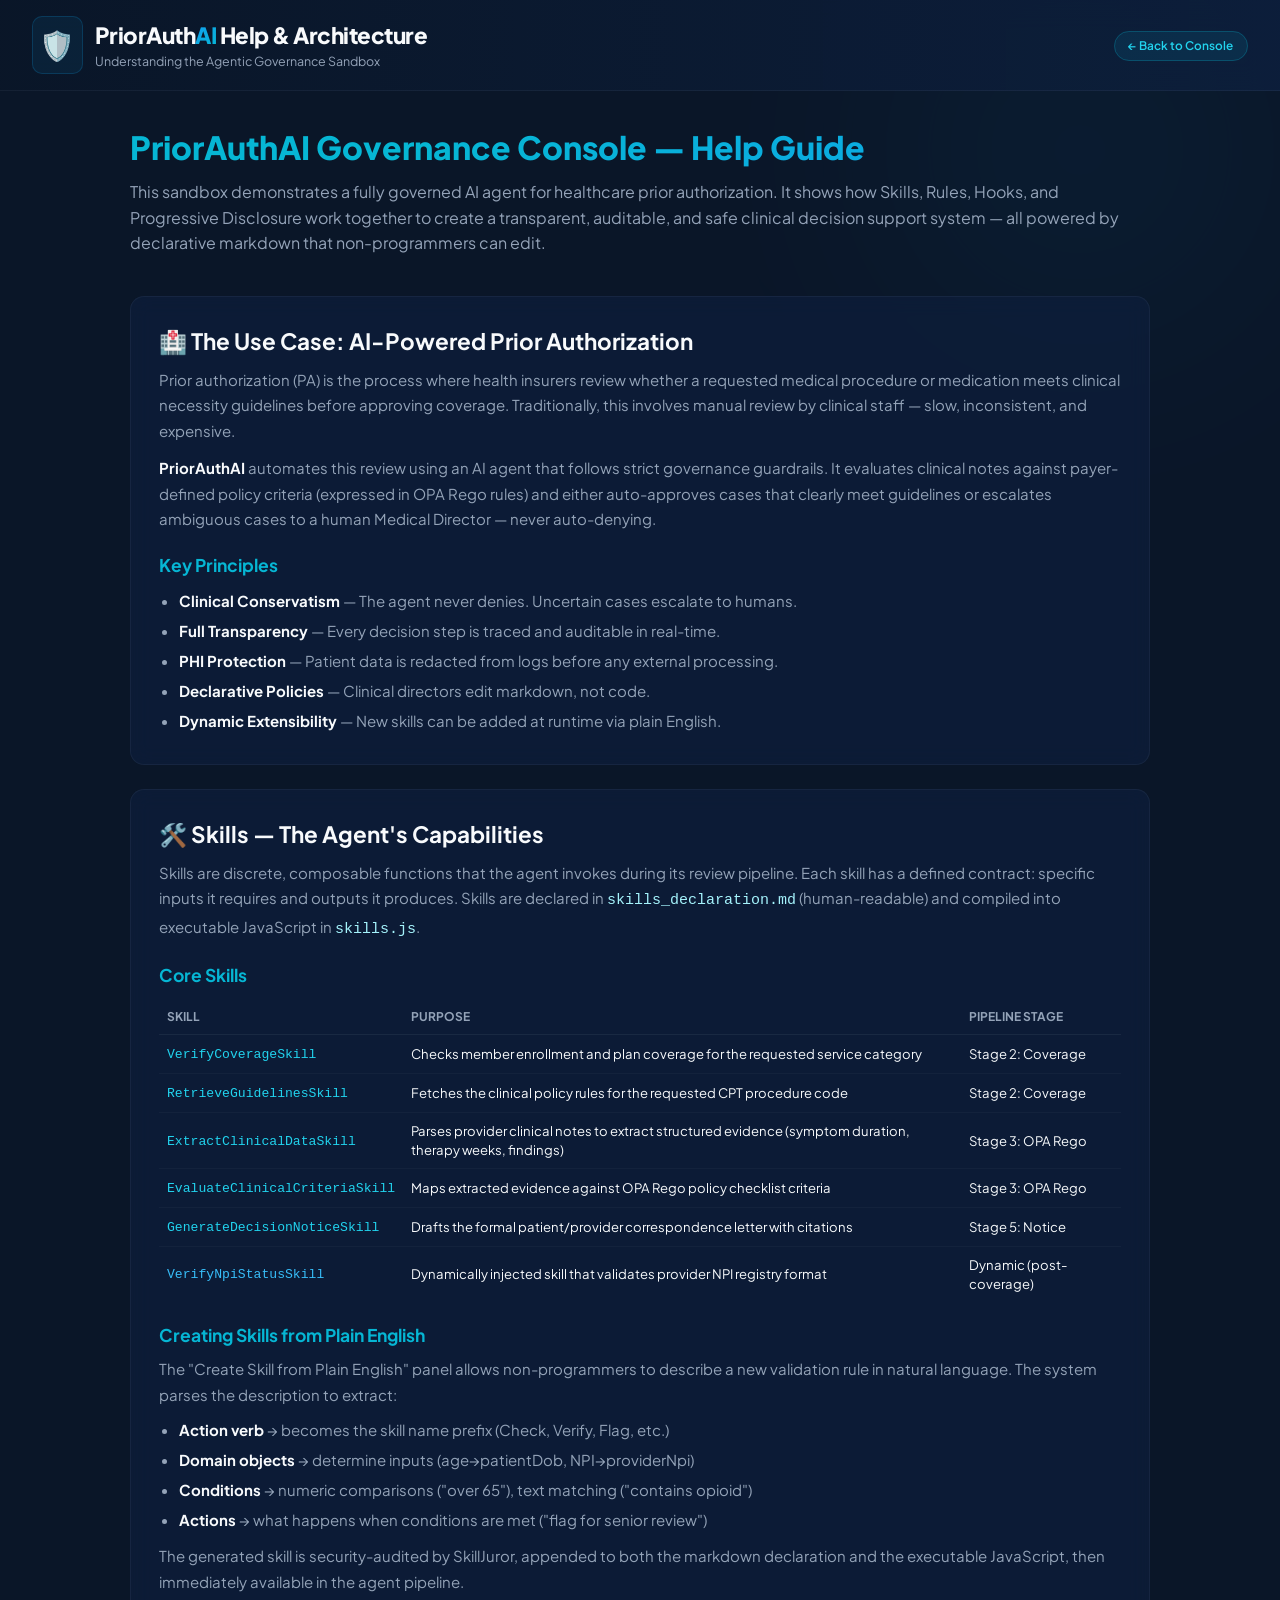
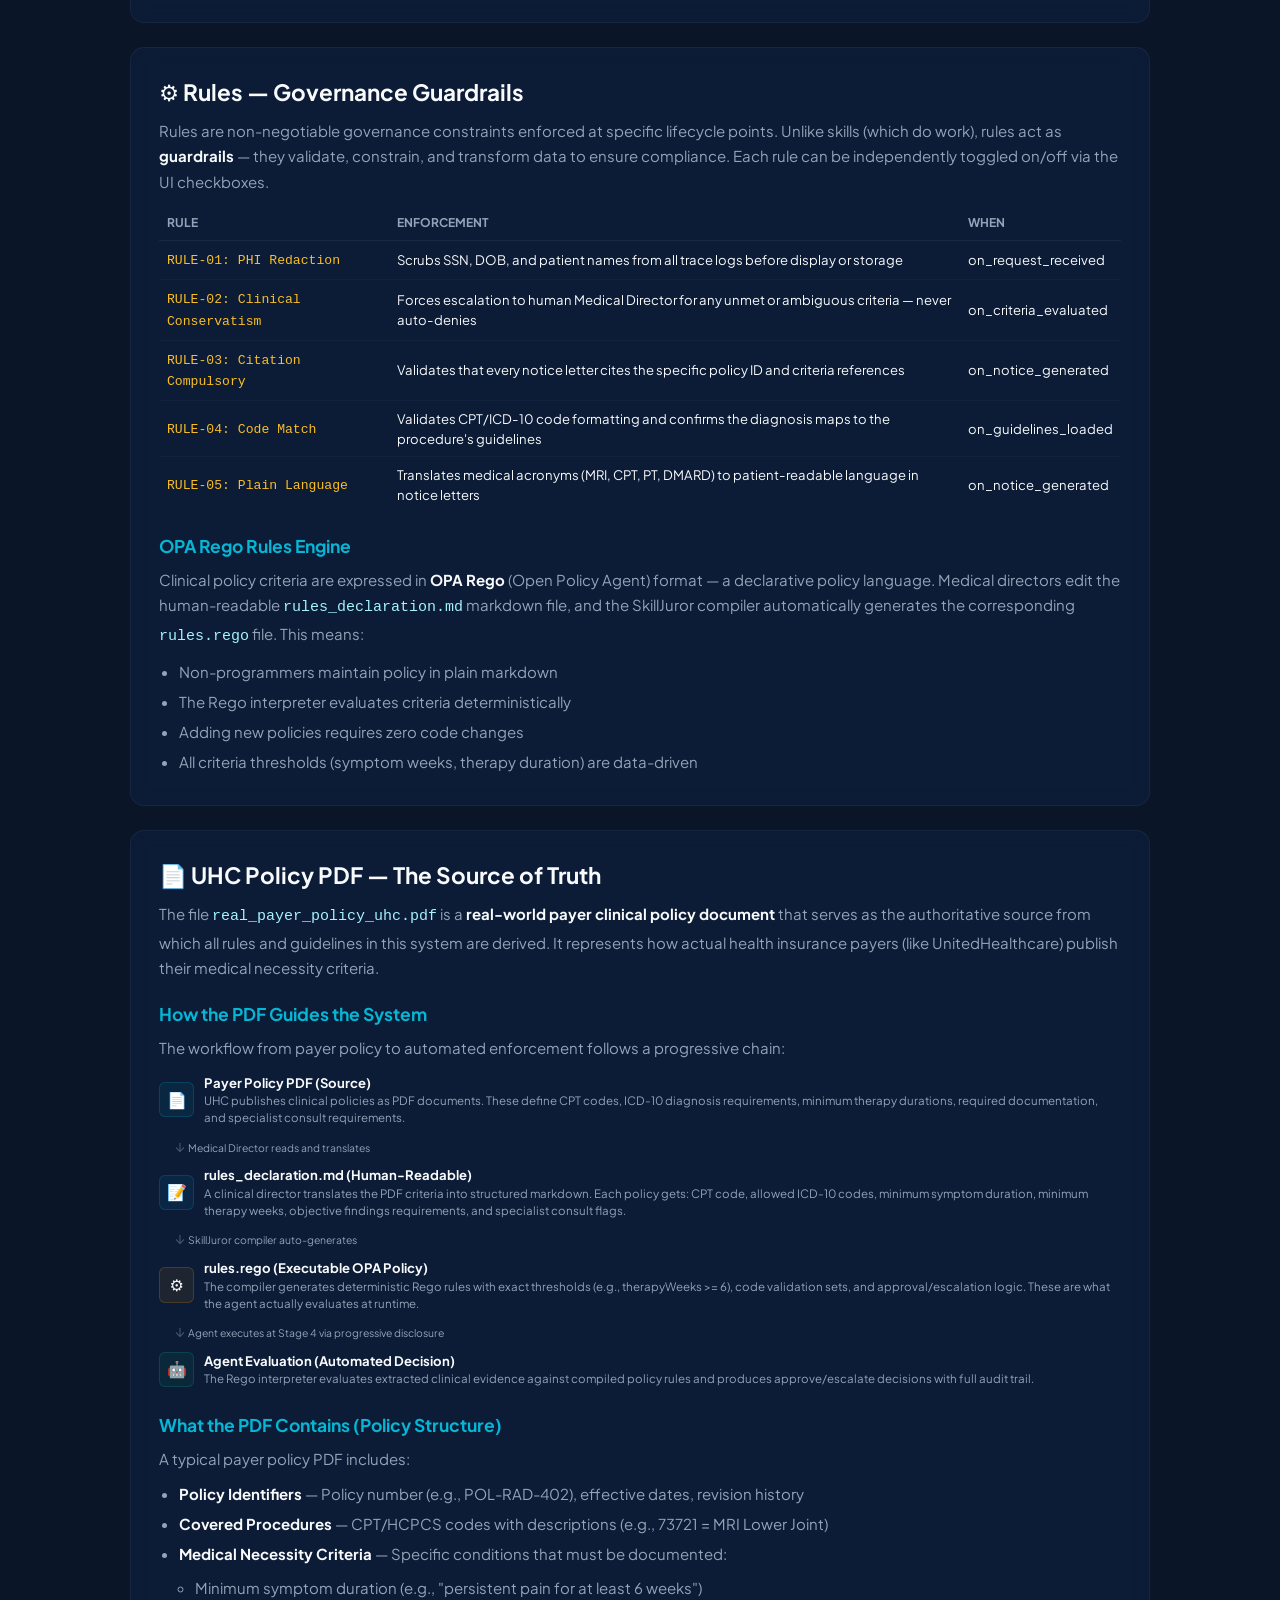
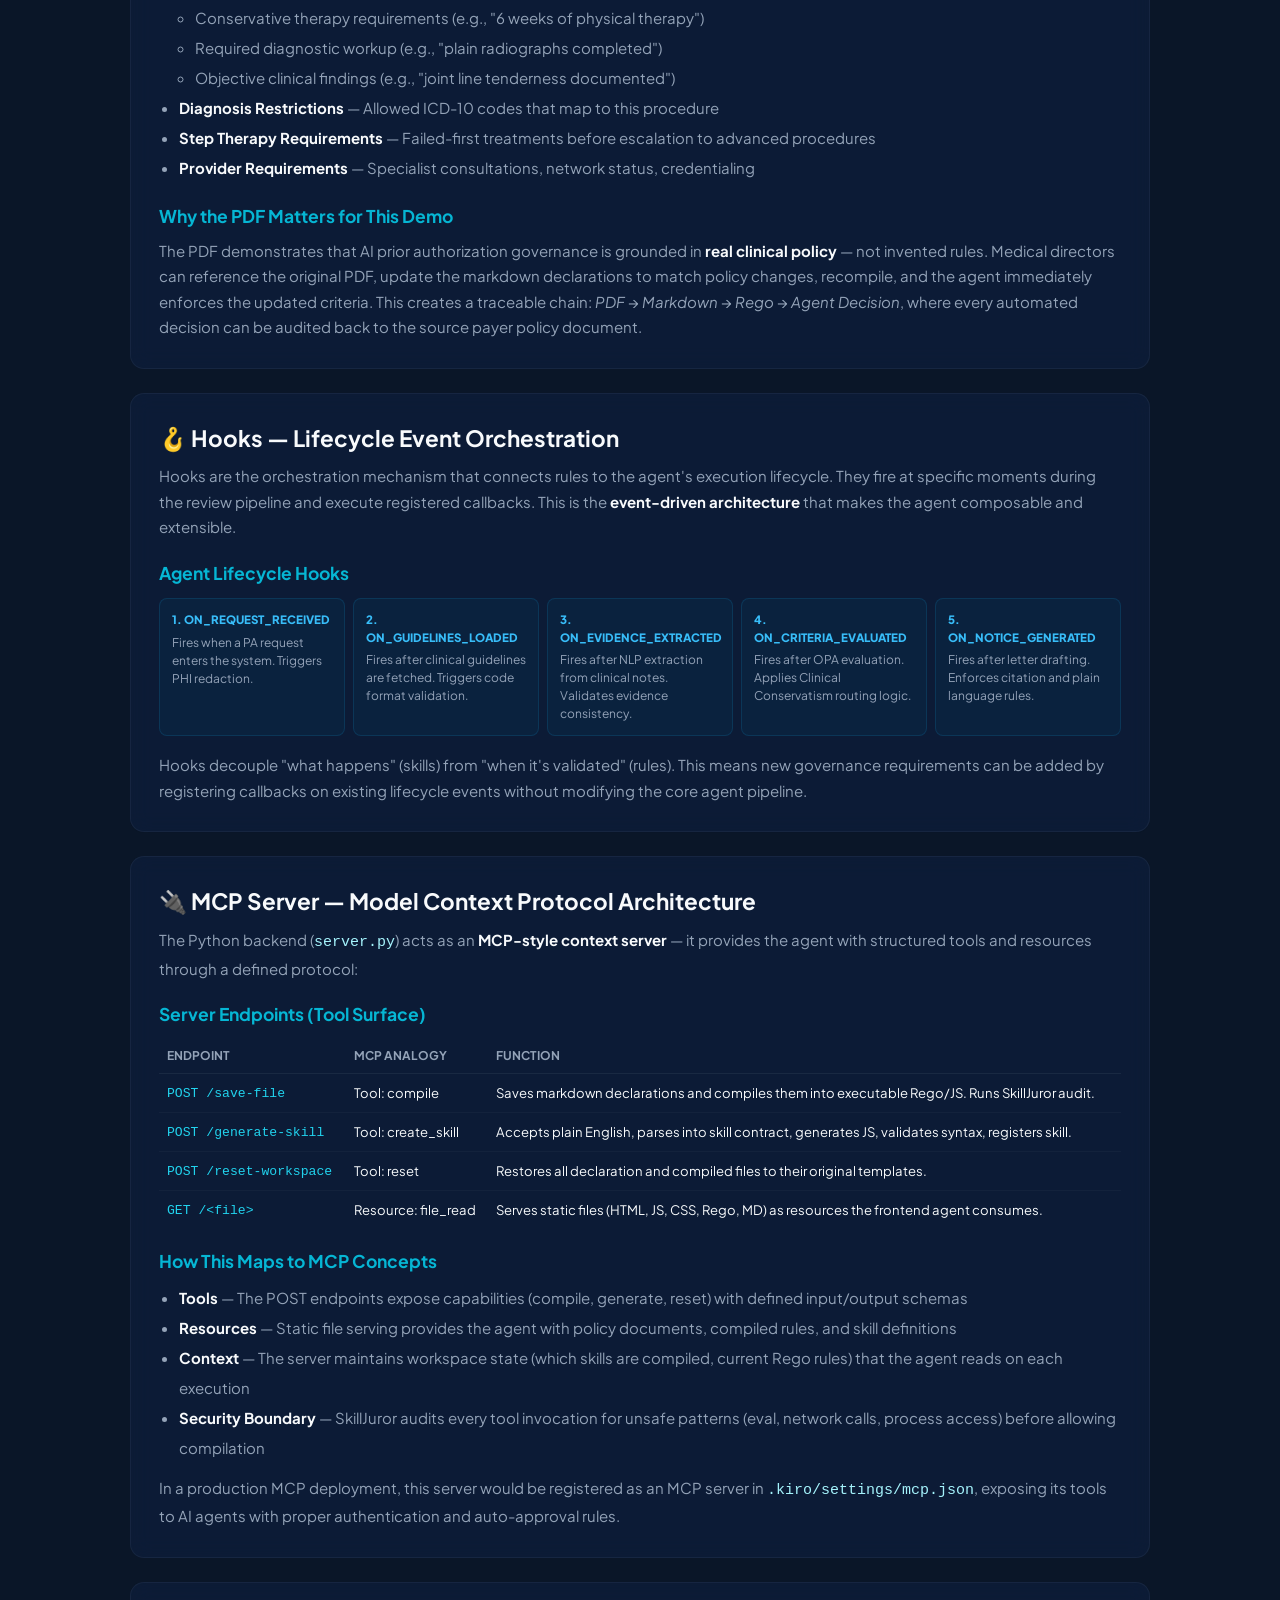
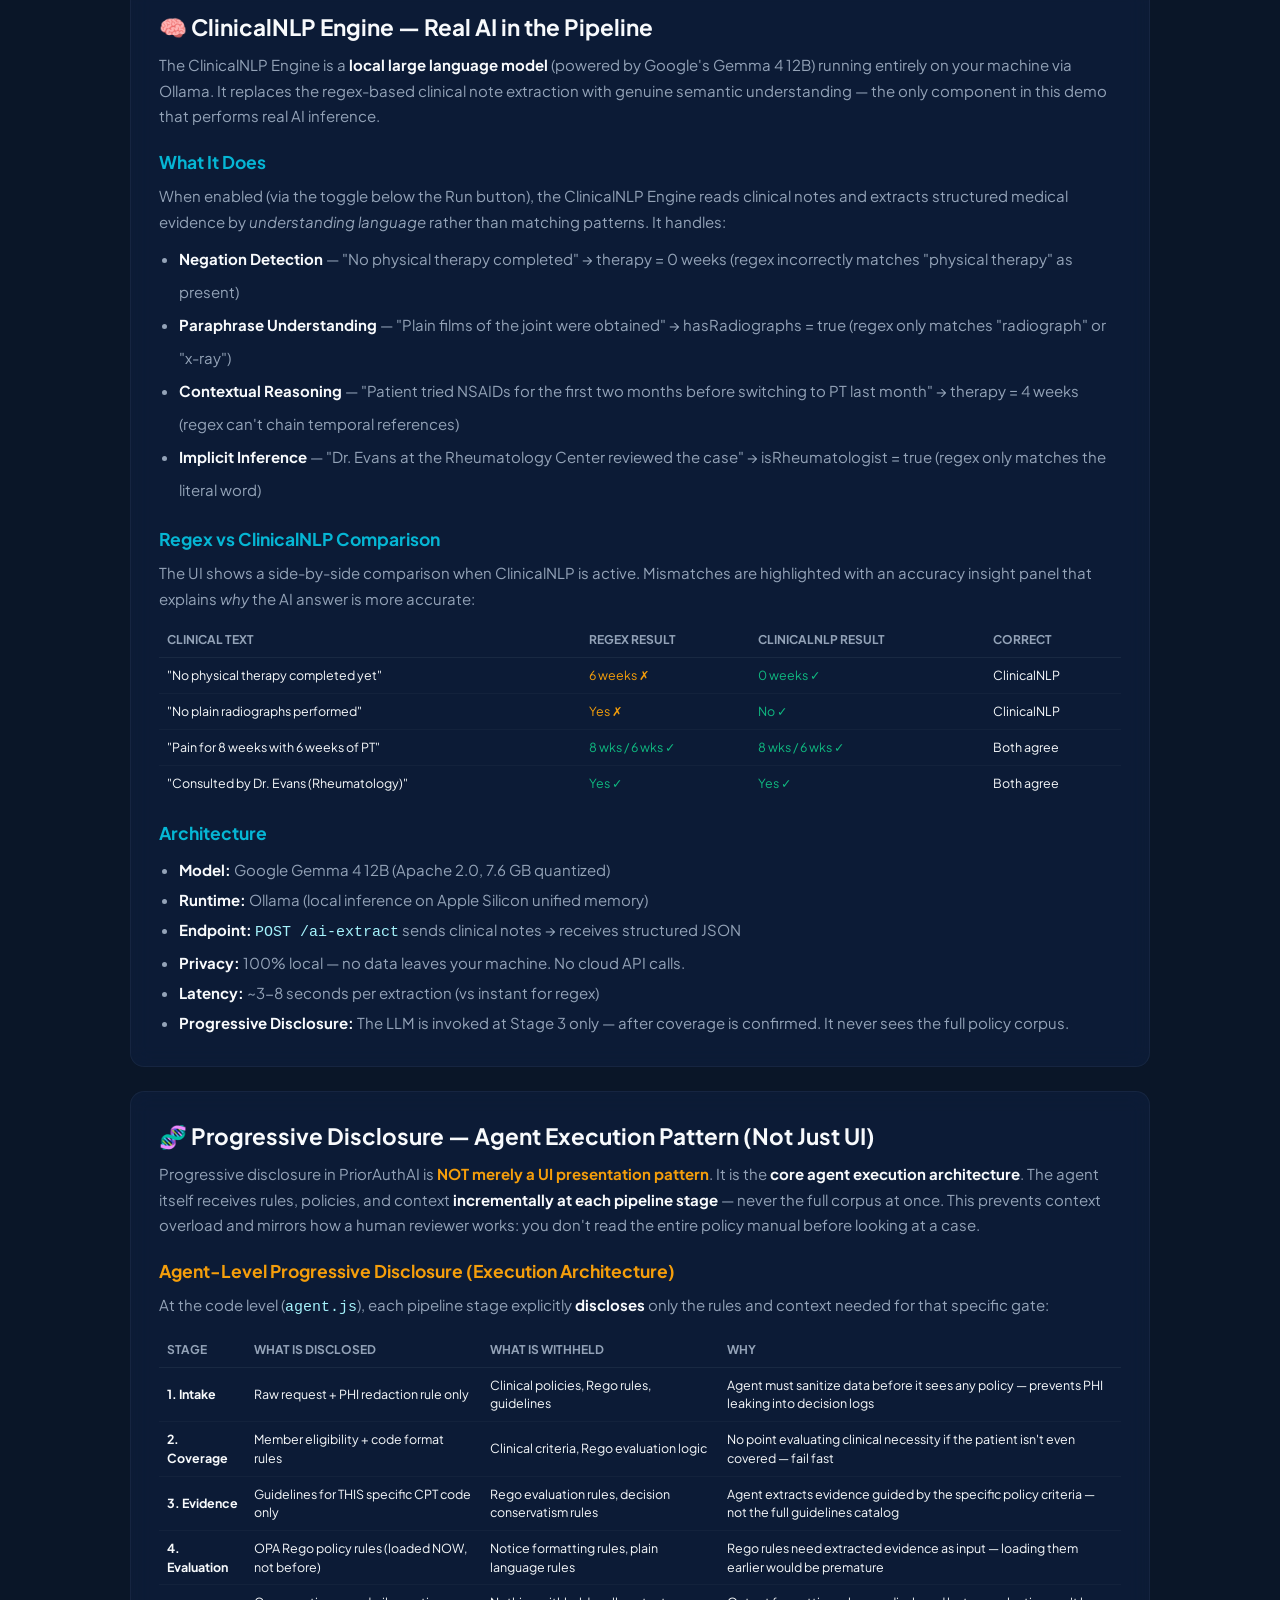
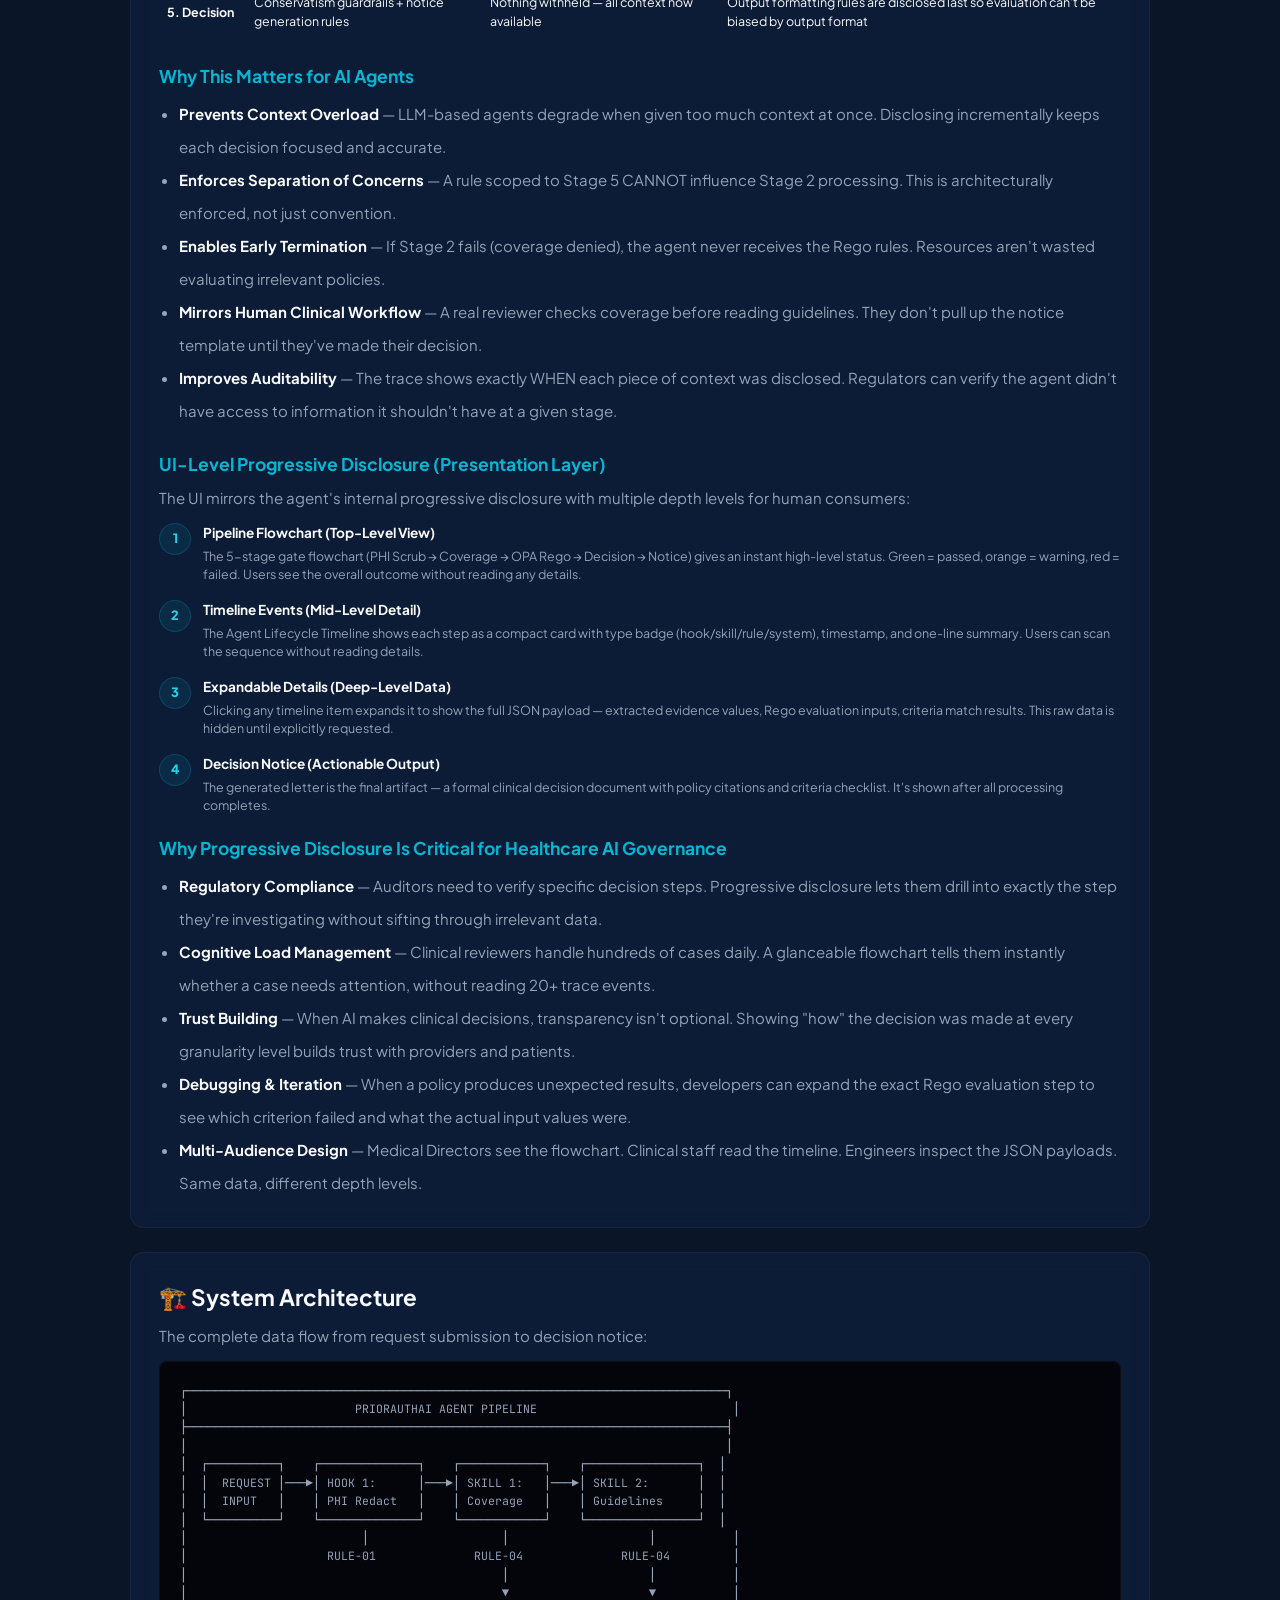
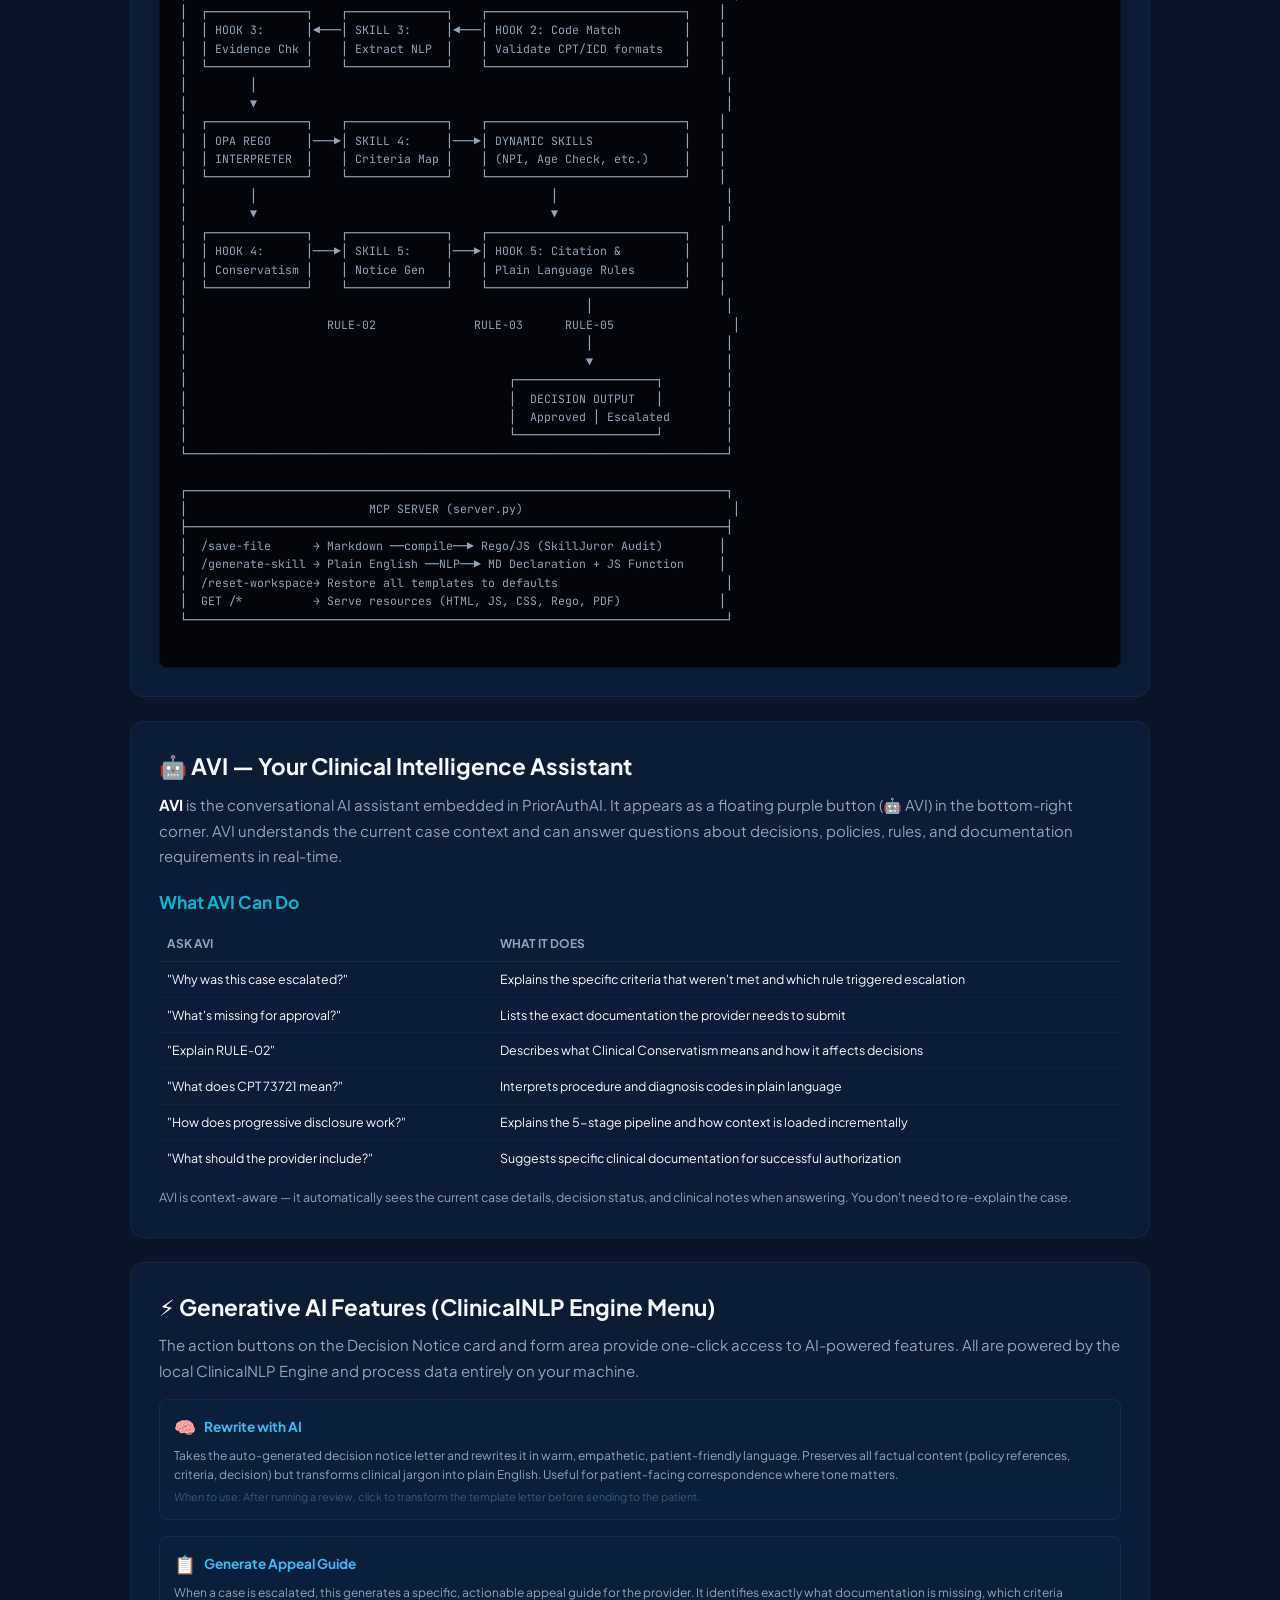
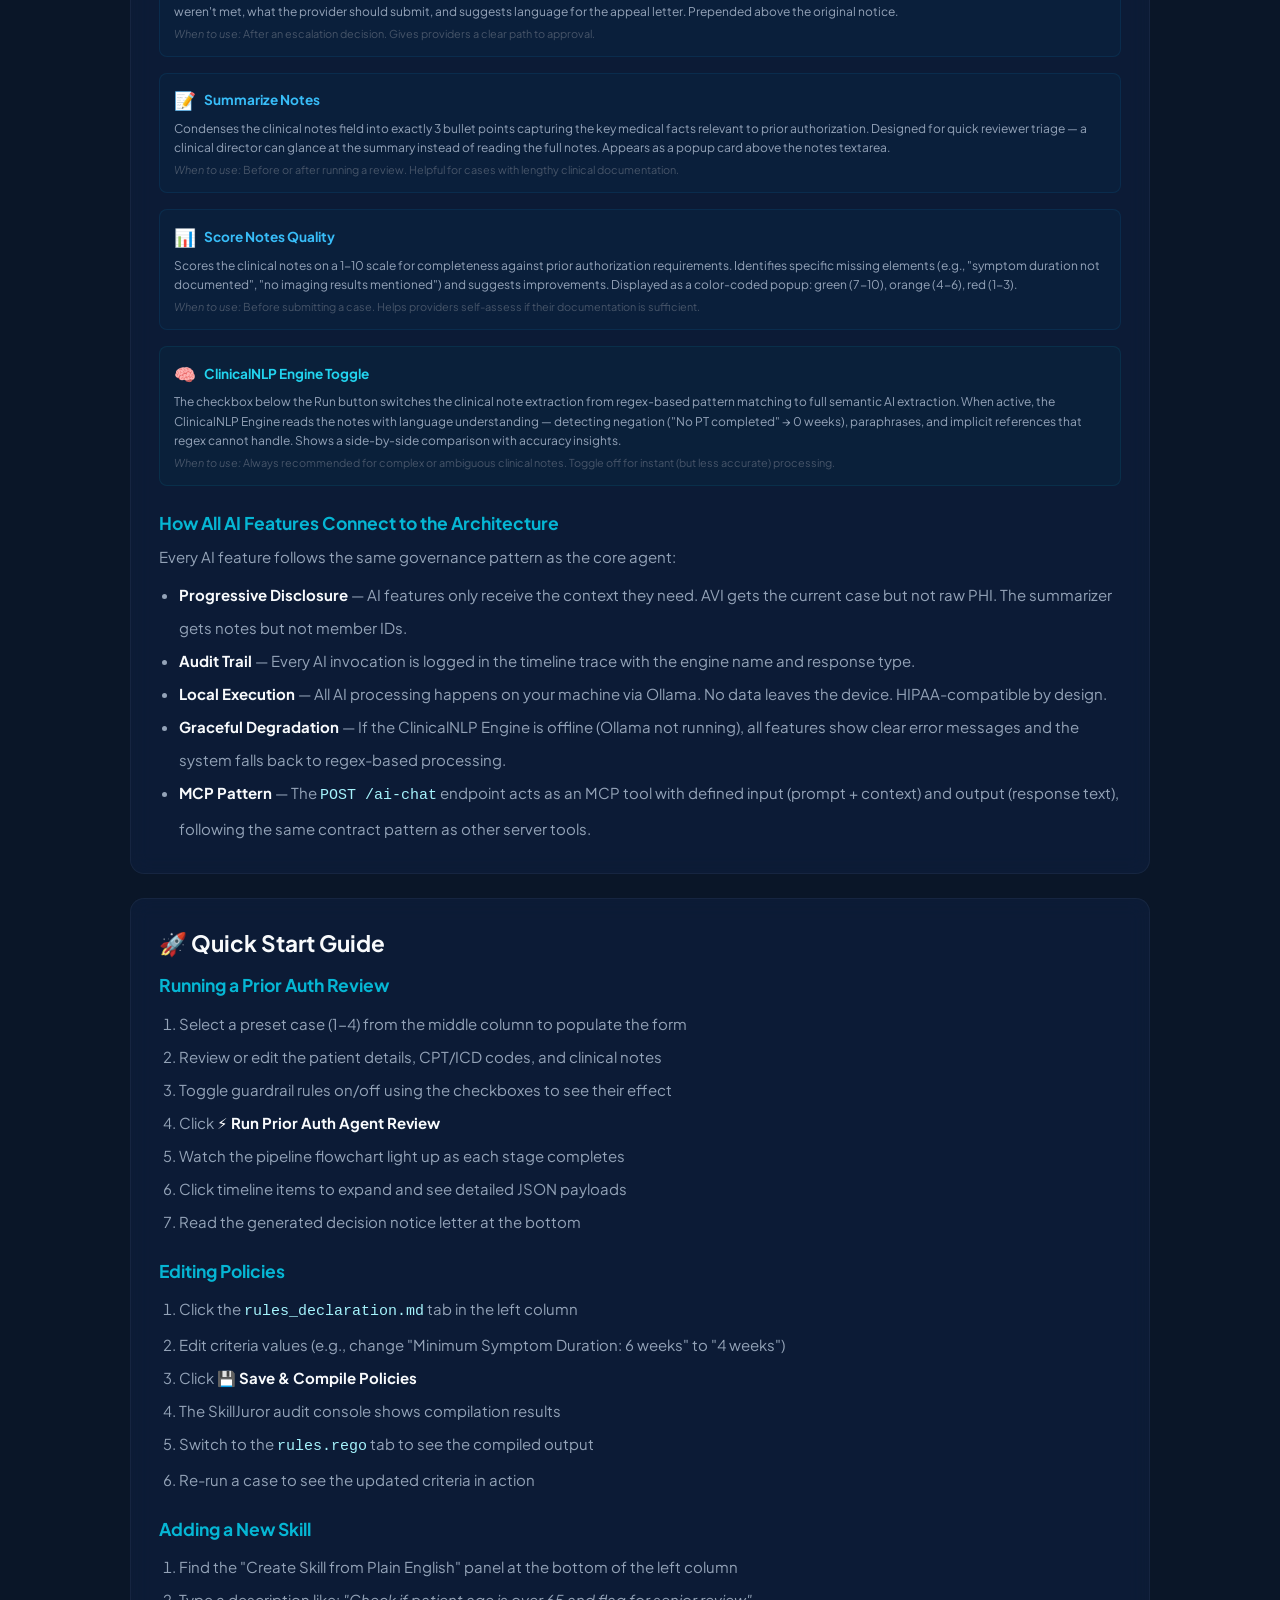
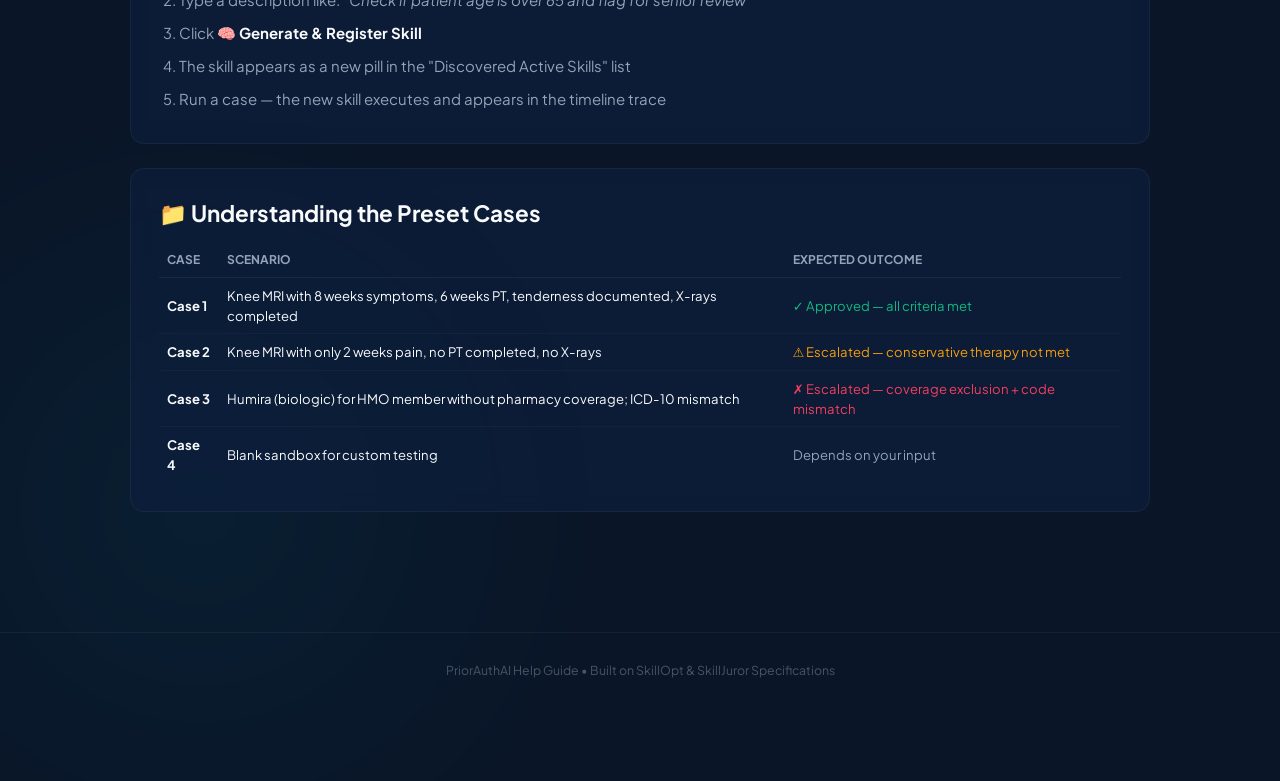
==== commit 70f3a58d: "Redesign UI: Navy/Teal/Emerald theme replacing black/purple Complete visual overhaul: - Color palett" ====
--- a/help.html
+++ b/help.html
@@ -138,7 +138,7 @@
             <td style="padding:0.5rem;">Stage 5: Notice</td>
           </tr>
           <tr>
-            <td style="padding:0.5rem;"><code style="color:#c084fc;">VerifyNpiStatusSkill</code></td>
+            <td style="padding:0.5rem;"><code style="color:#38bdf8;">VerifyNpiStatusSkill</code></td>
             <td style="padding:0.5rem;">Dynamically injected skill that validates provider NPI registry format</td>
             <td style="padding:0.5rem;">Dynamic (post-coverage)</td>
           </tr>
@@ -246,7 +246,7 @@
         </div>
         <div style="padding-left:1rem; color:var(--text-dark);">↓ <span style="font-size:0.65rem; color:var(--text-muted);">Medical Director reads and translates</span></div>
         <div style="display:flex; align-items:center; gap:0.6rem;">
-          <div style="min-width:2.2rem; height:2.2rem; background:rgba(168,85,247,0.08); border:1px solid rgba(168,85,247,0.2); border-radius:6px; display:flex; align-items:center; justify-content:center; font-size:1rem;">📝</div>
+          <div style="min-width:2.2rem; height:2.2rem; background:rgba(14,165,233,0.08); border:1px solid rgba(14,165,233,0.2); border-radius:6px; display:flex; align-items:center; justify-content:center; font-size:1rem;">📝</div>
           <div>
             <div style="font-weight:700; font-size:0.82rem; color:var(--text-main);">rules_declaration.md (Human-Readable)</div>
             <p style="font-size:0.72rem; color:var(--text-muted);">A clinical director translates the PDF criteria into structured markdown. Each policy gets: CPT code, allowed ICD-10 codes, minimum symptom duration, minimum therapy weeks, objective findings requirements, and specialist consult flags.</p>
@@ -310,24 +310,24 @@
       </p>
       <h3 style="margin-top:1.25rem; color:var(--accent-blue);">Agent Lifecycle Hooks</h3>
       <div style="display:flex; gap:0.5rem; flex-wrap:wrap; margin-top:0.75rem;">
-        <div style="flex:1; min-width:180px; background:rgba(168,85,247,0.05); border:1px solid rgba(168,85,247,0.15); border-radius:8px; padding:0.75rem;">
-          <div style="font-size:0.72rem; font-weight:800; color:#c084fc; text-transform:uppercase;">1. on_request_received</div>
+        <div style="flex:1; min-width:180px; background:rgba(14,165,233,0.05); border:1px solid rgba(14,165,233,0.15); border-radius:8px; padding:0.75rem;">
+          <div style="font-size:0.72rem; font-weight:800; color:#38bdf8; text-transform:uppercase;">1. on_request_received</div>
           <p style="font-size:0.75rem; color:var(--text-muted); margin-top:0.35rem;">Fires when a PA request enters the system. Triggers PHI redaction.</p>
         </div>
-        <div style="flex:1; min-width:180px; background:rgba(168,85,247,0.05); border:1px solid rgba(168,85,247,0.15); border-radius:8px; padding:0.75rem;">
-          <div style="font-size:0.72rem; font-weight:800; color:#c084fc; text-transform:uppercase;">2. on_guidelines_loaded</div>
+        <div style="flex:1; min-width:180px; background:rgba(14,165,233,0.05); border:1px solid rgba(14,165,233,0.15); border-radius:8px; padding:0.75rem;">
+          <div style="font-size:0.72rem; font-weight:800; color:#38bdf8; text-transform:uppercase;">2. on_guidelines_loaded</div>
           <p style="font-size:0.75rem; color:var(--text-muted); margin-top:0.35rem;">Fires after clinical guidelines are fetched. Triggers code format validation.</p>
         </div>
-        <div style="flex:1; min-width:180px; background:rgba(168,85,247,0.05); border:1px solid rgba(168,85,247,0.15); border-radius:8px; padding:0.75rem;">
-          <div style="font-size:0.72rem; font-weight:800; color:#c084fc; text-transform:uppercase;">3. on_evidence_extracted</div>
+        <div style="flex:1; min-width:180px; background:rgba(14,165,233,0.05); border:1px solid rgba(14,165,233,0.15); border-radius:8px; padding:0.75rem;">
+          <div style="font-size:0.72rem; font-weight:800; color:#38bdf8; text-transform:uppercase;">3. on_evidence_extracted</div>
           <p style="font-size:0.75rem; color:var(--text-muted); margin-top:0.35rem;">Fires after NLP extraction from clinical notes. Validates evidence consistency.</p>
         </div>
-        <div style="flex:1; min-width:180px; background:rgba(168,85,247,0.05); border:1px solid rgba(168,85,247,0.15); border-radius:8px; padding:0.75rem;">
-          <div style="font-size:0.72rem; font-weight:800; color:#c084fc; text-transform:uppercase;">4. on_criteria_evaluated</div>
+        <div style="flex:1; min-width:180px; background:rgba(14,165,233,0.05); border:1px solid rgba(14,165,233,0.15); border-radius:8px; padding:0.75rem;">
+          <div style="font-size:0.72rem; font-weight:800; color:#38bdf8; text-transform:uppercase;">4. on_criteria_evaluated</div>
           <p style="font-size:0.75rem; color:var(--text-muted); margin-top:0.35rem;">Fires after OPA evaluation. Applies Clinical Conservatism routing logic.</p>
         </div>
-        <div style="flex:1; min-width:180px; background:rgba(168,85,247,0.05); border:1px solid rgba(168,85,247,0.15); border-radius:8px; padding:0.75rem;">
-          <div style="font-size:0.72rem; font-weight:800; color:#c084fc; text-transform:uppercase;">5. on_notice_generated</div>
+        <div style="flex:1; min-width:180px; background:rgba(14,165,233,0.05); border:1px solid rgba(14,165,233,0.15); border-radius:8px; padding:0.75rem;">
+          <div style="font-size:0.72rem; font-weight:800; color:#38bdf8; text-transform:uppercase;">5. on_notice_generated</div>
           <p style="font-size:0.75rem; color:var(--text-muted); margin-top:0.35rem;">Fires after letter drafting. Enforces citation and plain language rules.</p>
         </div>
       </div>
@@ -698,10 +698,10 @@
 
       <div style="margin-top:1rem; display:flex; flex-direction:column; gap:1rem;">
         <!-- Feature 1 -->
-        <div style="background:rgba(168,85,247,0.03); border:1px solid rgba(168,85,247,0.1); border-radius:8px; padding:0.85rem;">
+        <div style="background:rgba(14,165,233,0.03); border:1px solid rgba(14,165,233,0.1); border-radius:8px; padding:0.85rem;">
           <div style="display:flex; align-items:center; gap:0.5rem; margin-bottom:0.35rem;">
             <span style="font-size:1.1rem;">🧠</span>
-            <strong style="color:#c084fc; font-size:0.85rem;">Rewrite with AI</strong>
+            <strong style="color:#38bdf8; font-size:0.85rem;">Rewrite with AI</strong>
           </div>
           <p style="color:var(--text-muted); font-size:0.75rem; line-height:1.6;">
             Takes the auto-generated decision notice letter and rewrites it in warm, empathetic,
@@ -715,10 +715,10 @@
         </div>
 
         <!-- Feature 2 -->
-        <div style="background:rgba(168,85,247,0.03); border:1px solid rgba(168,85,247,0.1); border-radius:8px; padding:0.85rem;">
+        <div style="background:rgba(14,165,233,0.03); border:1px solid rgba(14,165,233,0.1); border-radius:8px; padding:0.85rem;">
           <div style="display:flex; align-items:center; gap:0.5rem; margin-bottom:0.35rem;">
             <span style="font-size:1.1rem;">📋</span>
-            <strong style="color:#c084fc; font-size:0.85rem;">Generate Appeal Guide</strong>
+            <strong style="color:#38bdf8; font-size:0.85rem;">Generate Appeal Guide</strong>
           </div>
           <p style="color:var(--text-muted); font-size:0.75rem; line-height:1.6;">
             When a case is escalated, this generates a specific, actionable appeal guide for the
@@ -732,10 +732,10 @@
         </div>
 
         <!-- Feature 3 -->
-        <div style="background:rgba(168,85,247,0.03); border:1px solid rgba(168,85,247,0.1); border-radius:8px; padding:0.85rem;">
+        <div style="background:rgba(14,165,233,0.03); border:1px solid rgba(14,165,233,0.1); border-radius:8px; padding:0.85rem;">
           <div style="display:flex; align-items:center; gap:0.5rem; margin-bottom:0.35rem;">
             <span style="font-size:1.1rem;">📝</span>
-            <strong style="color:#c084fc; font-size:0.85rem;">Summarize Notes</strong>
+            <strong style="color:#38bdf8; font-size:0.85rem;">Summarize Notes</strong>
           </div>
           <p style="color:var(--text-muted); font-size:0.75rem; line-height:1.6;">
             Condenses the clinical notes field into exactly 3 bullet points capturing the key
@@ -749,10 +749,10 @@
         </div>
 
         <!-- Feature 4 -->
-        <div style="background:rgba(168,85,247,0.03); border:1px solid rgba(168,85,247,0.1); border-radius:8px; padding:0.85rem;">
+        <div style="background:rgba(14,165,233,0.03); border:1px solid rgba(14,165,233,0.1); border-radius:8px; padding:0.85rem;">
           <div style="display:flex; align-items:center; gap:0.5rem; margin-bottom:0.35rem;">
             <span style="font-size:1.1rem;">📊</span>
-            <strong style="color:#c084fc; font-size:0.85rem;">Score Notes Quality</strong>
+            <strong style="color:#38bdf8; font-size:0.85rem;">Score Notes Quality</strong>
           </div>
           <p style="color:var(--text-muted); font-size:0.75rem; line-height:1.6;">
             Scores the clinical notes on a 1-10 scale for completeness against prior authorization
--- a/index.css
+++ b/index.css
@@ -1,24 +1,24 @@
-/* CSS Variables for Premium Design System */
+/* CSS Variables for Premium Design System — Navy/Teal/Emerald */
 :root {
-  --bg-primary: #070913;
-  --bg-secondary: #0c0f1d;
-  --card-bg: rgba(13, 18, 36, 0.7);
-  --card-border: rgba(255, 255, 255, 0.05);
-  --accent-purple: #a855f7;
+  --bg-primary: #0a1628;
+  --bg-secondary: #0d1f3c;
+  --card-bg: rgba(13, 31, 60, 0.7);
+  --card-border: rgba(148, 163, 184, 0.08);
+  --accent-purple: #0ea5e9;
   --accent-blue: #06b6d4;
   --accent-orange: #f59e0b;
   --accent-green: #10b981;
   --accent-red: #f43f5e;
-  
-  --text-main: #f1f5f9;
+
+  --text-main: #f8fafc;
   --text-muted: #94a3b8;
   --text-dark: #475569;
-  
+
   --font-sans: 'Plus Jakarta Sans', system-ui, sans-serif;
   --font-mono: 'JetBrains Mono', monospace;
-  
-  --shadow-premium: 0 10px 30px -10px rgba(0, 0, 0, 0.7);
-  --shadow-glow-cyan: 0 0 20px rgba(6, 182, 212, 0.15);
+
+  --shadow-premium: 0 10px 30px -10px rgba(0, 0, 0, 0.5), 0 4px 12px rgba(6, 182, 212, 0.04);
+  --shadow-glow-cyan: 0 0 20px rgba(14, 165, 233, 0.18);
   --transition-smooth: all 0.25s cubic-bezier(0.4, 0, 0.2, 1);
 }
 
@@ -33,10 +33,11 @@
   background-color: var(--bg-primary);
   color: var(--text-main);
   font-family: var(--font-sans);
+  font-size: 15px;
   min-height: 100vh;
   position: relative;
   overflow-x: hidden;
-  line-height: 1.4;
+  line-height: 1.5;
 }
 
 /* Background Glow */
@@ -53,8 +54,8 @@
 .glow-orb {
   position: absolute;
   border-radius: 50%;
-  filter: blur(120px);
-  opacity: 0.12;
+  filter: blur(130px);
+  opacity: 0.10;
 }
 
 .orb-1 {
@@ -62,7 +63,7 @@
   height: 500px;
   top: -100px;
   right: -50px;
-  background: radial-gradient(circle, var(--accent-purple) 0%, transparent 70%);
+  background: radial-gradient(circle, #0ea5e9 0%, transparent 70%);
 }
 
 .orb-2 {
@@ -70,7 +71,7 @@
   height: 600px;
   bottom: -100px;
   left: -100px;
-  background: radial-gradient(circle, var(--accent-blue) 0%, transparent 70%);
+  background: radial-gradient(circle, #06b6d4 0%, transparent 70%);
 }
 
 /* Header */
@@ -79,9 +80,9 @@
   justify-content: space-between;
   align-items: center;
   padding: 1rem 2rem;
-  border-bottom: 1px solid var(--card-border);
-  background-color: rgba(7, 9, 19, 0.85);
-  backdrop-filter: blur(12px);
+  border-bottom: 1px solid rgba(148, 163, 184, 0.08);
+  background: linear-gradient(90deg, rgba(10, 22, 40, 0.95) 0%, rgba(13, 31, 60, 0.92) 100%);
+  backdrop-filter: blur(14px);
   position: sticky;
   top: 0;
   z-index: 100;
@@ -95,27 +96,27 @@
 
 .logo-icon {
   font-size: 1.8rem;
-  background: rgba(6, 182, 212, 0.08);
+  background: rgba(14, 165, 233, 0.08);
   padding: 0.4rem;
   border-radius: 10px;
-  border: 1px solid rgba(6, 182, 212, 0.2);
+  border: 1px solid rgba(14, 165, 233, 0.2);
 }
 
 .logo-text h1 {
-  font-size: 1.35rem;
+  font-size: 1.4rem;
   font-weight: 800;
   letter-spacing: -0.5px;
 }
 
 .logo-text .highlight {
-  background: linear-gradient(135deg, var(--accent-blue) 30%, var(--accent-purple) 100%);
+  background: linear-gradient(135deg, #0ea5e9 30%, #06b6d4 100%);
   -webkit-background-clip: text;
   -webkit-text-fill-color: transparent;
 }
 
 .logo-text p {
   color: var(--text-muted);
-  font-size: 0.75rem;
+  font-size: 0.78rem;
 }
 
 .header-badges {
@@ -124,25 +125,25 @@
 }
 
 .badge {
-  padding: 0.35rem 0.7rem;
-  border-radius: 30px;
-  font-size: 0.72rem;
+  padding: 0.4rem 0.85rem;
+  border-radius: 50px;
+  font-size: 0.74rem;
   font-weight: 600;
   border: 1px solid transparent;
 }
 
-.badge-purple { background: rgba(168, 85, 247, 0.1); color: #c084fc; border-color: rgba(168, 85, 247, 0.2); }
-.badge-orange { background: rgba(245, 158, 11, 0.1); color: #fbbf24; border-color: rgba(245, 158, 11, 0.2); }
-.badge-blue { background: rgba(6, 182, 212, 0.1); color: #22d3ee; border-color: rgba(6, 182, 212, 0.2); }
-.badge-success { background: rgba(34, 197, 94, 0.1); color: #22c55e; border-color: rgba(34, 197, 94, 0.2); }
-.badge-fail { background: rgba(239, 68, 68, 0.1); color: #ef4444; border-color: rgba(239, 68, 68, 0.2); }
+.badge-purple { background: rgba(14, 165, 233, 0.1); color: #38bdf8; border-color: rgba(14, 165, 233, 0.25); }
+.badge-orange { background: rgba(245, 158, 11, 0.1); color: #fbbf24; border-color: rgba(245, 158, 11, 0.25); }
+.badge-blue { background: rgba(6, 182, 212, 0.1); color: #22d3ee; border-color: rgba(6, 182, 212, 0.25); }
+.badge-success { background: rgba(16, 185, 129, 0.1); color: #34d399; border-color: rgba(16, 185, 129, 0.25); }
+.badge-fail { background: rgba(244, 63, 94, 0.1); color: #fb7185; border-color: rgba(244, 63, 94, 0.25); }
 
 /* Grid layout */
 .dashboard-grid {
   display: grid;
   grid-template-columns: 1.15fr 0.95fr 0.9fr;
-  gap: 1.25rem;
-  padding: 1.5rem;
+  gap: 1.5rem;
+  padding: 1.75rem;
   max-width: 1800px;
   margin: 0 auto;
   align-items: start;
@@ -152,16 +153,17 @@
 .glass-card {
   background: var(--card-bg);
   border: 1px solid var(--card-border);
-  border-radius: 14px;
-  padding: 1.25rem;
-  margin-bottom: 1.25rem;
+  border-left: 3px solid rgba(14, 165, 233, 0.3);
+  border-radius: 16px;
+  padding: 1.4rem;
+  margin-bottom: 1.5rem;
   box-shadow: var(--shadow-premium);
   backdrop-filter: blur(10px);
   transition: var(--transition-smooth);
 }
 
 .glass-card:hover {
-  border-color: rgba(255, 255, 255, 0.08);
+  border-color: rgba(148, 163, 184, 0.14);
 }
 
 .glass-card.full-height {
@@ -171,7 +173,7 @@
 }
 
 .glass-card h2 {
-  font-size: 1.1rem;
+  font-size: 1.15rem;
   font-weight: 700;
   color: var(--text-main);
   display: flex;
@@ -180,7 +182,7 @@
 }
 
 .glass-card .subtitle {
-  font-size: 0.78rem;
+  font-size: 0.8rem;
   color: var(--text-muted);
   margin-top: 0.15rem;
   margin-bottom: 1rem;
@@ -189,11 +191,11 @@
 /* COLUMN 1: Workspace Tabs & Code Display */
 .file-tabs {
   display: flex;
-  background: rgba(0, 0, 0, 0.2);
+  background: rgba(10, 22, 40, 0.5);
   padding: 0.25rem;
-  border-radius: 8px;
+  border-radius: 10px;
   margin-bottom: 0.75rem;
-  border: 1px solid rgba(255, 255, 255, 0.03);
+  border: 1px solid rgba(148, 163, 184, 0.06);
 }
 
 .tab-btn {
@@ -201,10 +203,10 @@
   background: transparent;
   border: none;
   color: var(--text-muted);
-  padding: 0.45rem;
-  border-radius: 6px;
+  padding: 0.5rem;
+  border-radius: 8px;
   font-family: var(--font-sans);
-  font-size: 0.78rem;
+  font-size: 0.8rem;
   font-weight: 500;
   cursor: pointer;
   transition: var(--transition-smooth);
@@ -212,20 +214,21 @@
 
 .tab-btn:hover {
   color: var(--text-main);
-  background: rgba(255, 255, 255, 0.02);
+  background: rgba(148, 163, 184, 0.04);
 }
 
 .tab-btn.active {
   color: var(--text-main);
-  background: rgba(255, 255, 255, 0.07);
-  box-shadow: 0 2px 6px rgba(0,0,0,0.3);
+  background: rgba(14, 165, 233, 0.08);
+  box-shadow: 0 2px 8px rgba(0,0,0,0.3);
+  border: 1px solid rgba(14, 165, 233, 0.15);
 }
 
 .editor-workspace-container {
   flex-grow: 1;
-  background: #04060b;
-  border-radius: 10px;
-  border: 1px solid rgba(255, 255, 255, 0.04);
+  background: #060e1e;
+  border-radius: 12px;
+  border: 1px solid rgba(148, 163, 184, 0.06);
   position: relative;
   overflow: hidden;
   min-height: 280px;
@@ -240,10 +243,10 @@
   flex-grow: 1;
   background: transparent;
   border: none;
-  color: #a5f3fc;
+  color: #67e8f9;
   font-family: var(--font-mono);
-  font-size: 0.78rem;
-  line-height: 1.5;
+  font-size: 0.8rem;
+  line-height: 1.6;
   padding: 1rem;
   resize: none;
   outline: none;
@@ -258,9 +261,9 @@
 
 #code-viewer {
   font-family: var(--font-mono);
-  font-size: 0.78rem;
-  line-height: 1.5;
-  color: #c084fc; /* Tint compiled code with purple prefix */
+  font-size: 0.8rem;
+  line-height: 1.6;
+  color: #38bdf8;
   display: block;
 }
 
@@ -273,28 +276,28 @@
 
 .btn-primary-action {
   flex: 2;
-  background: linear-gradient(135deg, var(--accent-purple) 0%, #7e22ce 100%);
+  background: linear-gradient(135deg, #0ea5e9 0%, #0891b2 100%);
   color: #fff;
   border: none;
-  border-radius: 8px;
-  padding: 0.65rem 1rem;
+  border-radius: 10px;
+  padding: 0.7rem 1rem;
   font-weight: 700;
-  font-size: 0.8rem;
+  font-size: 0.82rem;
   cursor: pointer;
-  box-shadow: 0 4px 12px rgba(168, 85, 247, 0.2);
+  box-shadow: 0 4px 14px rgba(14, 165, 233, 0.25);
   transition: var(--transition-smooth);
 }
 
 .btn-primary-action:hover {
   transform: translateY(-1px);
-  box-shadow: 0 6px 15px rgba(168, 85, 247, 0.35);
+  box-shadow: 0 6px 18px rgba(14, 165, 233, 0.4);
 }
 
 .audit-console-wrapper {
-  background: #03050a;
-  border: 1px solid rgba(255,255,255,0.03);
-  border-radius: 8px;
-  padding: 0.65rem;
+  background: #060e1e;
+  border: 1px solid rgba(148, 163, 184, 0.05);
+  border-radius: 10px;
+  padding: 0.7rem;
   margin-bottom: 1rem;
   height: 100px;
   overflow-y: auto;
@@ -302,18 +305,17 @@
 
 .audit-console {
   font-family: var(--font-mono);
-  font-size: 0.7rem;
+  font-size: 0.72rem;
   color: #e2e8f0;
-  line-height: 1.4;
+  line-height: 1.5;
   white-space: pre-wrap;
 }
 
 .card-para-small {
-  font-size: 0.72rem;
+  font-size: 0.74rem;
   color: var(--text-muted);
   margin-bottom: 0.65rem;
 }
-
 
 /* PDF Preview panel */
 .pdf-panel {
@@ -329,62 +331,62 @@
 .pdf-icon {
   font-size: 3.5rem;
   margin-bottom: 0.75rem;
-  filter: drop-shadow(0 4px 10px rgba(6, 182, 212, 0.3));
+  filter: drop-shadow(0 4px 12px rgba(14, 165, 233, 0.35));
 }
 
 .pdf-panel h3 {
-  font-size: 1rem;
+  font-size: 1.05rem;
   font-weight: 700;
   margin-bottom: 0.25rem;
 }
 
 .pdf-panel p {
-  font-size: 0.8rem;
+  font-size: 0.82rem;
   color: var(--text-muted);
   margin-bottom: 1.5rem;
 }
 
 .btn-pdf-download {
-  background: linear-gradient(135deg, var(--accent-blue) 0%, #0891b2 100%);
+  background: linear-gradient(135deg, #0ea5e9 0%, #06b6d4 100%);
   color: #fff;
   text-decoration: none;
-  padding: 0.65rem 1.25rem;
-  border-radius: 8px;
+  padding: 0.7rem 1.3rem;
+  border-radius: 10px;
   font-weight: 600;
-  font-size: 0.85rem;
+  font-size: 0.87rem;
   display: inline-flex;
   align-items: center;
   gap: 0.4rem;
-  box-shadow: 0 4px 12px rgba(6, 182, 212, 0.2);
+  box-shadow: 0 4px 14px rgba(14, 165, 233, 0.25);
   transition: var(--transition-smooth);
 }
 
 .btn-pdf-download:hover {
   transform: translateY(-1px);
-  box-shadow: 0 6px 15px rgba(6, 182, 212, 0.35);
+  box-shadow: 0 6px 18px rgba(14, 165, 233, 0.4);
 }
 
 /* Dynamic Skill Injector Panel */
 .skill-injector-card {
   margin-top: auto;
-  background: rgba(6, 182, 212, 0.02);
-  border: 1px solid rgba(6, 182, 212, 0.1);
-  border-radius: 10px;
-  padding: 1rem;
+  background: rgba(14, 165, 233, 0.03);
+  border: 1px solid rgba(14, 165, 233, 0.12);
+  border-radius: 12px;
+  padding: 1.1rem;
 }
 
 .skill-injector-card h3 {
-  font-size: 0.85rem;
+  font-size: 0.88rem;
   font-weight: 700;
   color: var(--accent-blue);
   margin-bottom: 0.25rem;
 }
 
 .skill-injector-card p {
-  font-size: 0.72rem;
+  font-size: 0.74rem;
   color: var(--text-muted);
   margin-bottom: 0.75rem;
-  line-height: 1.4;
+  line-height: 1.5;
 }
 
 .injector-buttons {
@@ -395,42 +397,42 @@
 
 .btn-secondary {
   flex: 2;
-  background: rgba(6, 182, 212, 0.12);
-  border: 1px solid rgba(6, 182, 212, 0.25);
-  color: #22d3ee;
-  padding: 0.5rem 0.75rem;
-  border-radius: 6px;
-  font-size: 0.75rem;
+  background: rgba(14, 165, 233, 0.1);
+  border: 1px solid rgba(14, 165, 233, 0.25);
+  color: #38bdf8;
+  padding: 0.55rem 0.75rem;
+  border-radius: 8px;
+  font-size: 0.77rem;
   font-weight: 600;
   cursor: pointer;
   transition: var(--transition-smooth);
 }
 
 .btn-secondary:hover {
-  background: rgba(6, 182, 212, 0.2);
+  background: rgba(14, 165, 233, 0.18);
   border-color: var(--accent-blue);
 }
 
 .btn-tertiary {
   flex: 1;
-  background: rgba(255, 255, 255, 0.02);
-  border: 1px solid rgba(255, 255, 255, 0.08);
-  color: var(--text-muted);
-  padding: 0.5rem 0.75rem;
-  border-radius: 6px;
-  font-size: 0.75rem;
+  background: rgba(148, 163, 184, 0.04);
+  border: 1px solid rgba(148, 163, 184, 0.1);
+  color: var(--text-muted);
+  padding: 0.55rem 0.75rem;
+  border-radius: 8px;
+  font-size: 0.77rem;
   font-weight: 500;
   cursor: pointer;
   transition: var(--transition-smooth);
 }
 
 .btn-tertiary:hover {
-  background: rgba(255, 255, 255, 0.05);
+  background: rgba(148, 163, 184, 0.08);
   color: var(--text-main);
 }
 
 .active-skills-list-wrapper h4 {
-  font-size: 0.72rem;
+  font-size: 0.74rem;
   font-weight: 600;
   color: var(--text-muted);
   margin-bottom: 0.35rem;
@@ -439,29 +441,29 @@
 /* Natural Language Skill Creator */
 .nl-skill-creator {
   margin-bottom: 1rem;
-  padding: 0.75rem;
-  background: rgba(168, 85, 247, 0.03);
-  border: 1px solid rgba(168, 85, 247, 0.12);
-  border-radius: 8px;
+  padding: 0.8rem;
+  background: rgba(14, 165, 233, 0.03);
+  border: 1px solid rgba(14, 165, 233, 0.12);
+  border-radius: 10px;
 }
 
 .nl-skill-creator h4 {
-  font-size: 0.78rem;
+  font-size: 0.8rem;
   font-weight: 700;
-  color: #c084fc;
+  color: #38bdf8;
   margin-bottom: 0.5rem;
 }
 
 .nl-skill-textarea {
   width: 100%;
-  background: rgba(4, 6, 11, 0.6);
-  border: 1px solid rgba(255, 255, 255, 0.06);
-  border-radius: 6px;
+  background: rgba(6, 14, 30, 0.7);
+  border: 1px solid rgba(148, 163, 184, 0.08);
+  border-radius: 8px;
   color: var(--text-main);
-  padding: 0.5rem 0.6rem;
+  padding: 0.55rem 0.65rem;
   font-family: var(--font-sans);
-  font-size: 0.78rem;
-  line-height: 1.4;
+  font-size: 0.8rem;
+  line-height: 1.5;
   resize: vertical;
   margin-bottom: 0.5rem;
   transition: var(--transition-smooth);
@@ -469,16 +471,16 @@
 
 .nl-skill-textarea:focus {
   outline: none;
-  border-color: var(--accent-purple);
-  box-shadow: 0 0 6px rgba(168, 85, 247, 0.25);
+  border-color: var(--accent-blue);
+  box-shadow: 0 0 8px rgba(14, 165, 233, 0.25);
 }
 
 .nl-skill-status {
-  font-size: 0.72rem;
+  font-size: 0.74rem;
   font-family: var(--font-mono);
   color: var(--text-muted);
   margin-top: 0.4rem;
-  line-height: 1.4;
+  line-height: 1.5;
   white-space: pre-wrap;
 }
 
@@ -494,29 +496,30 @@
 
 .skill-pill {
   font-family: var(--font-mono);
-  font-size: 0.65rem;
-  background: rgba(6, 182, 212, 0.06);
-  border: 1px solid rgba(6, 182, 212, 0.15);
+  font-size: 0.67rem;
+  background: rgba(6, 182, 212, 0.08);
+  border: 1px solid rgba(6, 182, 212, 0.18);
   color: #22d3ee;
-  padding: 0.15rem 0.45rem;
-  border-radius: 4px;
+  padding: 0.2rem 0.5rem;
+  border-radius: 5px;
 }
 
 .skill-pill.new-injected {
-  background: rgba(168, 85, 247, 0.1);
-  border-color: rgba(168, 85, 247, 0.3);
-  color: #c084fc;
+  background: rgba(14, 165, 233, 0.1);
+  border-color: rgba(14, 165, 233, 0.35);
+  color: #38bdf8;
   animation: pulse-border 1.5s infinite alternate;
 }
 
 @keyframes pulse-border {
-  0% { box-shadow: 0 0 2px rgba(168, 85, 247, 0.2); }
-  100% { box-shadow: 0 0 8px rgba(168, 85, 247, 0.5); }
+  0% { box-shadow: 0 0 2px rgba(14, 165, 233, 0.2); }
+  100% { box-shadow: 0 0 10px rgba(14, 165, 233, 0.5); }
 }
 
 /* COLUMN 2: Case Presets & Form */
 .presets-card {
-  padding: 1rem !important;
+  padding: 1.1rem !important;
+  border-left-color: rgba(245, 158, 11, 0.35) !important;
 }
 
 .case-buttons-grid {
@@ -526,28 +529,28 @@
 }
 
 .case-btn {
-  background: rgba(255, 255, 255, 0.02);
-  border: 1px solid rgba(255, 255, 255, 0.05);
-  border-radius: 8px;
-  padding: 0.5rem;
+  background: rgba(148, 163, 184, 0.03);
+  border: 1px solid rgba(148, 163, 184, 0.06);
+  border-radius: 10px;
+  padding: 0.55rem;
   text-align: center;
   cursor: pointer;
   transition: var(--transition-smooth);
 }
 
 .case-btn:hover {
-  background: rgba(255, 255, 255, 0.06);
-  border-color: rgba(6, 182, 212, 0.3);
+  background: rgba(14, 165, 233, 0.05);
+  border-color: rgba(14, 165, 233, 0.25);
 }
 
 .case-btn.active {
-  background: rgba(6, 182, 212, 0.1);
+  background: rgba(14, 165, 233, 0.08);
   border-color: var(--accent-blue);
   box-shadow: var(--shadow-glow-cyan);
 }
 
 .case-btn h3 {
-  font-size: 0.72rem;
+  font-size: 0.74rem;
   font-weight: 700;
   color: var(--text-main);
   white-space: nowrap;
@@ -556,14 +559,14 @@
 }
 
 .case-btn p {
-  display: none; /* Hide descriptions to conserve vertical space */
+  display: none;
 }
 
 /* Request Form */
 .request-form {
   display: flex;
   flex-direction: column;
-  gap: 0.85rem;
+  gap: 0.9rem;
 }
 
 .form-row-2 {
@@ -579,36 +582,36 @@
 }
 
 .form-group label {
-  font-size: 0.72rem;
+  font-size: 0.74rem;
   font-weight: 600;
   color: var(--text-muted);
 }
 
 .form-group input, .form-group textarea {
-  background: rgba(4, 6, 11, 0.6);
-  border: 1px solid rgba(255, 255, 255, 0.06);
-  border-radius: 6px;
+  background: rgba(6, 14, 30, 0.7);
+  border: 1px solid rgba(148, 163, 184, 0.08);
+  border-radius: 8px;
   color: var(--text-main);
-  padding: 0.45rem 0.6rem;
+  padding: 0.5rem 0.65rem;
   font-family: var(--font-sans);
-  font-size: 0.8rem;
+  font-size: 0.82rem;
   transition: var(--transition-smooth);
 }
 
 .form-group input:focus, .form-group textarea:focus {
   outline: none;
   border-color: var(--accent-blue);
-  box-shadow: 0 0 6px rgba(6, 182, 212, 0.25);
+  box-shadow: 0 0 8px rgba(6, 182, 212, 0.25);
 }
 
 .rules-checkboxes-compact {
   margin-top: 0.25rem;
-  border-top: 1px solid rgba(255, 255, 255, 0.04);
+  border-top: 1px solid rgba(148, 163, 184, 0.06);
   padding-top: 0.75rem;
 }
 
 .rules-checkboxes-compact h3 {
-  font-size: 0.75rem;
+  font-size: 0.77rem;
   font-weight: 700;
   color: var(--text-muted);
   margin-bottom: 0.45rem;
@@ -624,10 +627,10 @@
   display: flex;
   align-items: center;
   gap: 0.5rem;
-  background: rgba(255, 255, 255, 0.015);
-  padding: 0.4rem 0.6rem;
-  border-radius: 6px;
-  border: 1px solid rgba(255, 255, 255, 0.02);
+  background: rgba(148, 163, 184, 0.02);
+  padding: 0.45rem 0.65rem;
+  border-radius: 8px;
+  border: 1px solid rgba(148, 163, 184, 0.04);
 }
 
 .rule-checkbox-wrapper input[type="checkbox"] {
@@ -638,43 +641,43 @@
 }
 
 .rule-info h4 {
-  font-size: 0.75rem;
+  font-size: 0.77rem;
   font-weight: 600;
 }
 
 .rule-info p {
-  display: none; /* Hide detailed rule descriptions to streamline */
+  display: none;
 }
 
 .btn-execute {
-  background: linear-gradient(135deg, var(--accent-blue) 0%, var(--accent-purple) 100%);
+  background: linear-gradient(135deg, #0ea5e9 0%, #06b6d4 100%);
   border: none;
-  border-radius: 8px;
+  border-radius: 10px;
   color: #fff;
-  font-size: 0.88rem;
+  font-size: 0.9rem;
   font-weight: 700;
-  padding: 0.75rem;
+  padding: 0.8rem;
   cursor: pointer;
   display: flex;
   align-items: center;
   justify-content: center;
   gap: 0.4rem;
-  box-shadow: 0 6px 15px rgba(6, 182, 212, 0.25);
+  box-shadow: 0 6px 18px rgba(14, 165, 233, 0.3);
   margin-top: 0.25rem;
   transition: var(--transition-smooth);
 }
 
 .btn-execute:hover {
   transform: translateY(-1px);
-  box-shadow: 0 10px 20px rgba(6, 182, 212, 0.4);
+  box-shadow: 0 10px 24px rgba(14, 165, 233, 0.45);
 }
 
 .ai-toggle-row {
   margin-top: 0.5rem;
-  padding: 0.5rem 0.65rem;
-  background: rgba(168, 85, 247, 0.04);
-  border: 1px solid rgba(168, 85, 247, 0.12);
-  border-radius: 6px;
+  padding: 0.55rem 0.7rem;
+  background: rgba(14, 165, 233, 0.04);
+  border: 1px solid rgba(14, 165, 233, 0.12);
+  border-radius: 8px;
 }
 
 .ai-toggle-label {
@@ -685,37 +688,37 @@
 }
 
 .ai-toggle-label input[type="checkbox"] {
-  accent-color: var(--accent-purple);
+  accent-color: #0ea5e9;
   width: 16px;
   height: 16px;
 }
 
 .ai-toggle-text {
-  font-size: 0.75rem;
+  font-size: 0.77rem;
   font-weight: 600;
-  color: #c084fc;
+  color: #38bdf8;
 }
 
 /* COLUMN 3: Real-Time Console timeline */
 .outcome-banner {
-  padding: 0.85rem 1rem;
-  border-radius: 10px;
+  padding: 0.9rem 1.1rem;
+  border-radius: 12px;
   display: flex;
   flex-direction: column;
   gap: 0.25rem;
   border: 1px solid transparent;
 }
 
-.outcome-banner.pending { background: rgba(255, 255, 255, 0.015); border-color: rgba(255, 255, 255, 0.04); }
-.outcome-banner.approved { background: rgba(16, 185, 129, 0.08); border-color: rgba(16, 185, 129, 0.2); }
-.outcome-banner.escalated { background: rgba(245, 158, 11, 0.08); border-color: rgba(245, 158, 11, 0.2); }
-
-.outcome-card.pending { border-color: rgba(255, 255, 255, 0.04); }
-.outcome-card.approved { border-color: rgba(16, 185, 129, 0.2); background: rgba(16, 185, 129, 0.04); }
-.outcome-card.escalated { border-color: rgba(245, 158, 11, 0.2); background: rgba(245, 158, 11, 0.04); }
+.outcome-banner.pending { background: rgba(148, 163, 184, 0.03); border-color: rgba(148, 163, 184, 0.08); }
+.outcome-banner.approved { background: rgba(16, 185, 129, 0.08); border-color: rgba(16, 185, 129, 0.22); }
+.outcome-banner.escalated { background: rgba(245, 158, 11, 0.08); border-color: rgba(245, 158, 11, 0.22); }
+
+.outcome-card.pending { border-color: rgba(148, 163, 184, 0.08); }
+.outcome-card.approved { border-color: rgba(16, 185, 129, 0.22); background: rgba(16, 185, 129, 0.04); }
+.outcome-card.escalated { border-color: rgba(245, 158, 11, 0.22); background: rgba(245, 158, 11, 0.04); }
 
 .outcome-status-badge {
-  font-size: 0.95rem;
+  font-size: 0.98rem;
   font-weight: 800;
   text-transform: uppercase;
   letter-spacing: 0.5px;
@@ -726,7 +729,7 @@
 .escalated .outcome-status-badge { color: var(--accent-orange); }
 
 .outcome-reason {
-  font-size: 0.78rem;
+  font-size: 0.8rem;
   color: var(--text-muted);
 }
 
@@ -735,17 +738,18 @@
   max-height: 480px;
   display: flex;
   flex-direction: column;
+  border-left-color: rgba(16, 185, 129, 0.35) !important;
 }
 
 .trace-header h2 {
-  font-size: 1rem;
+  font-size: 1.05rem;
 }
 
 .trace-counter {
-  font-size: 0.7rem;
-  background: rgba(255, 255, 255, 0.04);
-  padding: 0.15rem 0.5rem;
-  border-radius: 20px;
+  font-size: 0.72rem;
+  background: rgba(148, 163, 184, 0.06);
+  padding: 0.18rem 0.55rem;
+  border-radius: 50px;
   color: var(--text-muted);
 }
 
@@ -754,7 +758,7 @@
   overflow-y: auto;
   display: flex;
   flex-direction: column;
-  gap: 0.65rem;
+  gap: 0.7rem;
   margin-top: 0.75rem;
   position: relative;
   padding-left: 1rem;
@@ -768,14 +772,14 @@
   top: 0.4rem;
   bottom: 0.4rem;
   width: 2px;
-  background: rgba(255, 255, 255, 0.04);
+  background: rgba(148, 163, 184, 0.06);
 }
 
 .timeline-empty-state {
   text-align: center;
   padding: 2rem 1rem;
   color: var(--text-dark);
-  font-size: 0.8rem;
+  font-size: 0.82rem;
 }
 
 .timeline-empty-icon {
@@ -786,17 +790,17 @@
 
 .timeline-item {
   position: relative;
-  background: rgba(255, 255, 255, 0.01);
-  border: 1px solid rgba(255, 255, 255, 0.02);
-  border-radius: 8px;
-  padding: 0.5rem 0.75rem;
+  background: rgba(148, 163, 184, 0.02);
+  border: 1px solid rgba(148, 163, 184, 0.04);
+  border-radius: 10px;
+  padding: 0.55rem 0.8rem;
   cursor: pointer;
   transition: var(--transition-smooth);
 }
 
 .timeline-item:hover {
-  background: rgba(255, 255, 255, 0.02);
-  border-color: rgba(255, 255, 255, 0.06);
+  background: rgba(148, 163, 184, 0.04);
+  border-color: rgba(148, 163, 184, 0.08);
 }
 
 .timeline-dot {
@@ -810,10 +814,10 @@
   background: var(--text-dark);
 }
 
-.timeline-item.success .timeline-dot { background: var(--accent-green); box-shadow: 0 0 6px var(--accent-green); }
-.timeline-item.warning .timeline-dot { background: var(--accent-orange); box-shadow: 0 0 6px var(--accent-orange); }
-.timeline-item.fail .timeline-dot { background: var(--accent-red); box-shadow: 0 0 6px var(--accent-red); }
-.timeline-item.info .timeline-dot { background: var(--accent-blue); box-shadow: 0 0 6px var(--accent-blue); }
+.timeline-item.success .timeline-dot { background: var(--accent-green); box-shadow: 0 0 8px var(--accent-green); }
+.timeline-item.warning .timeline-dot { background: var(--accent-orange); box-shadow: 0 0 8px var(--accent-orange); }
+.timeline-item.fail .timeline-dot { background: var(--accent-red); box-shadow: 0 0 8px var(--accent-red); }
+.timeline-item.info .timeline-dot { background: var(--accent-blue); box-shadow: 0 0 8px var(--accent-blue); }
 
 .item-meta {
   display: flex;
@@ -823,39 +827,39 @@
 }
 
 .item-type-badge {
-  font-size: 0.65rem;
+  font-size: 0.67rem;
   font-weight: 800;
   text-transform: uppercase;
-  padding: 0.08rem 0.35rem;
-  border-radius: 3px;
-}
-
-.type-hook { background: rgba(168, 85, 247, 0.1); color: #c084fc; border: 1px solid rgba(168, 85, 247, 0.2); }
-.type-skill { background: rgba(6, 182, 212, 0.1); color: #22d3ee; border: 1px solid rgba(6, 182, 212, 0.2); }
-.type-rule { background: rgba(245, 158, 11, 0.1); color: #fbbf24; border: 1px solid rgba(245, 158, 11, 0.2); }
-.type-system { background: rgba(255, 255, 255, 0.04); color: var(--text-muted); border: 1px solid rgba(255, 255, 255, 0.06); }
+  padding: 0.1rem 0.4rem;
+  border-radius: 4px;
+}
+
+.type-hook { background: rgba(14, 165, 233, 0.1); color: #38bdf8; border: 1px solid rgba(14, 165, 233, 0.25); }
+.type-skill { background: rgba(6, 182, 212, 0.1); color: #22d3ee; border: 1px solid rgba(6, 182, 212, 0.25); }
+.type-rule { background: rgba(245, 158, 11, 0.1); color: #fbbf24; border: 1px solid rgba(245, 158, 11, 0.25); }
+.type-system { background: rgba(148, 163, 184, 0.06); color: var(--text-muted); border: 1px solid rgba(148, 163, 184, 0.1); }
 
 .item-time {
   font-family: var(--font-mono);
-  font-size: 0.65rem;
+  font-size: 0.67rem;
   color: var(--text-dark);
 }
 
 .item-title {
-  font-size: 0.8rem;
+  font-size: 0.82rem;
   font-weight: 700;
   color: var(--text-main);
 }
 
 .item-msg {
-  font-size: 0.75rem;
+  font-size: 0.77rem;
   color: var(--text-muted);
 }
 
 .item-expand {
   margin-top: 0.5rem;
   padding-top: 0.5rem;
-  border-top: 1px solid rgba(255, 255, 255, 0.04);
+  border-top: 1px solid rgba(148, 163, 184, 0.06);
   display: none;
 }
 
@@ -865,13 +869,13 @@
 
 .item-expand pre {
   font-family: var(--font-mono);
-  font-size: 0.72rem;
-  background: #020306;
-  padding: 0.5rem;
-  border-radius: 6px;
+  font-size: 0.74rem;
+  background: #060e1e;
+  padding: 0.6rem;
+  border-radius: 8px;
   overflow-x: auto;
   color: #22d3ee;
-  border: 1px solid rgba(255, 255, 255, 0.03);
+  border: 1px solid rgba(148, 163, 184, 0.06);
 }
 
 /* Paper Clinical Notice Letter */
@@ -880,28 +884,28 @@
 }
 
 .paper-preview {
-  background-color: #05070c;
-  border: 1px solid rgba(255, 255, 255, 0.03);
-  border-radius: 10px;
-  padding: 1rem;
-  box-shadow: inset 0 2px 6px rgba(0, 0, 0, 0.5);
+  background-color: #060e1e;
+  border: 1px solid rgba(148, 163, 184, 0.06);
+  border-radius: 12px;
+  padding: 1.1rem;
+  box-shadow: inset 0 2px 8px rgba(0, 0, 0, 0.4);
   max-height: 250px;
   overflow-y: auto;
 }
 
 .letter-content {
   font-family: var(--font-mono);
-  font-size: 0.76rem;
+  font-size: 0.78rem;
   color: #cbd5e1;
   white-space: pre-wrap;
-  line-height: 1.5;
+  line-height: 1.6;
 }
 
 /* Footer */
 footer.app-footer {
   text-align: center;
-  padding: 1.5rem 1rem;
-  font-size: 0.75rem;
+  padding: 1.75rem 1rem;
+  font-size: 0.77rem;
   color: var(--text-dark);
   border-top: 1px solid var(--card-border);
   margin-top: 2rem;
@@ -910,8 +914,8 @@
 /* Scrollbar */
 ::-webkit-scrollbar { width: 6px; height: 6px; }
 ::-webkit-scrollbar-track { background: var(--bg-primary); }
-::-webkit-scrollbar-thumb { background: rgba(255, 255, 255, 0.06); border-radius: 3px; }
-::-webkit-scrollbar-thumb:hover { background: rgba(255, 255, 255, 0.12); }
+::-webkit-scrollbar-thumb { background: rgba(148, 163, 184, 0.1); border-radius: 3px; }
+::-webkit-scrollbar-thumb:hover { background: rgba(148, 163, 184, 0.18); }
 
 /* Responsive layout */
 @media (max-width: 1200px) {
@@ -937,16 +941,16 @@
   background: var(--card-bg);
   border: 1px solid var(--accent-blue);
   color: var(--text-main);
-  padding: 0.75rem 1.25rem;
-  border-radius: 8px;
-  font-size: 0.82rem;
+  padding: 0.8rem 1.3rem;
+  border-radius: 10px;
+  font-size: 0.84rem;
   font-weight: 600;
-  box-shadow: 0 10px 25px rgba(0,0,0,0.6);
+  box-shadow: 0 10px 30px rgba(0,0,0,0.5);
   transform: translateY(1rem);
   opacity: 0;
   transition: all 0.3s cubic-bezier(0.4, 0, 0.2, 1);
   z-index: 1000;
-  backdrop-filter: blur(12px);
+  backdrop-filter: blur(14px);
 }
 
 .toast.visible {
@@ -968,8 +972,8 @@
 
 .toast-info {
   border-color: var(--accent-blue);
-  background: rgba(6, 182, 212, 0.1);
-  color: #c5f2f7;
+  background: rgba(14, 165, 233, 0.1);
+  color: #bae6fd;
 }
 
 /* Pipeline Gate Flowchart Visuals */
@@ -977,23 +981,23 @@
   display: flex;
   justify-content: space-between;
   align-items: center;
-  background: rgba(0, 0, 0, 0.25);
-  border: 1px solid rgba(255, 255, 255, 0.03);
-  padding: 0.6rem;
-  border-radius: 8px;
-  margin-bottom: 0.85rem;
+  background: rgba(10, 22, 40, 0.5);
+  border: 1px solid rgba(148, 163, 184, 0.06);
+  padding: 0.7rem;
+  border-radius: 12px;
+  margin-bottom: 0.9rem;
   overflow-x: auto;
-  gap: 0.35rem;
+  gap: 0.15rem;
 }
 
 .flow-step {
   flex: 1;
   text-align: center;
-  background: rgba(255, 255, 255, 0.015);
-  border: 1px solid rgba(255, 255, 255, 0.05);
-  border-radius: 6px;
-  padding: 0.35rem 0.2rem;
-  font-size: 0.65rem;
+  background: rgba(148, 163, 184, 0.03);
+  border: 1px solid rgba(148, 163, 184, 0.08);
+  border-radius: 50px;
+  padding: 0.4rem 0.5rem;
+  font-size: 0.67rem;
   font-weight: 700;
   color: var(--text-dark);
   transition: var(--transition-smooth);
@@ -1001,12 +1005,12 @@
 }
 
 .flow-step-label {
-  font-size: 0.63rem;
+  font-size: 0.65rem;
   font-weight: 700;
 }
 
 .flow-step-disclosure {
-  font-size: 0.55rem;
+  font-size: 0.57rem;
   font-weight: 500;
   opacity: 0.5;
   margin-top: 0.15rem;
@@ -1015,20 +1019,20 @@
 
 .flow-step.active {
   border-color: var(--accent-blue);
-  color: var(--accent-blue);
-  background: rgba(6, 182, 212, 0.06);
-  box-shadow: 0 0 8px rgba(6, 182, 212, 0.25);
+  color: #38bdf8;
+  background: rgba(14, 165, 233, 0.08);
+  box-shadow: 0 0 12px rgba(14, 165, 233, 0.3), inset 0 0 6px rgba(14, 165, 233, 0.08);
   animation: stage-pulse 0.8s ease-in-out infinite alternate;
 }
 
 @keyframes stage-pulse {
-  0% { box-shadow: 0 0 5px rgba(6, 182, 212, 0.2); }
-  100% { box-shadow: 0 0 15px rgba(6, 182, 212, 0.5); }
+  0% { box-shadow: 0 0 8px rgba(14, 165, 233, 0.2); }
+  100% { box-shadow: 0 0 20px rgba(14, 165, 233, 0.5); }
 }
 
 .flow-step.active .flow-step-disclosure {
   opacity: 1;
-  color: var(--accent-blue);
+  color: #38bdf8;
   animation: disc-unlock 0.4s ease-out;
 }
 
@@ -1046,6 +1050,7 @@
   border-color: var(--accent-green);
   color: var(--accent-green);
   background: rgba(16, 185, 129, 0.08);
+  box-shadow: 0 0 10px rgba(16, 185, 129, 0.25);
   animation: stage-pass 0.3s ease-out;
 }
 
@@ -1063,26 +1068,33 @@
   border-color: var(--accent-orange);
   color: var(--accent-orange);
   background: rgba(245, 158, 11, 0.08);
+  box-shadow: 0 0 8px rgba(245, 158, 11, 0.2);
 }
 
 .flow-step.failed {
   border-color: var(--accent-red);
   color: var(--accent-red);
   background: rgba(244, 63, 94, 0.08);
+  box-shadow: 0 0 10px rgba(244, 63, 94, 0.25);
 }
 
 .flow-arrow {
   color: var(--text-dark);
-  font-size: 0.75rem;
+  font-size: 0;
   user-select: none;
+  width: 20px;
+  height: 2px;
+  background: linear-gradient(90deg, rgba(14, 165, 233, 0.3), rgba(6, 182, 212, 0.5));
+  border-radius: 2px;
+  flex-shrink: 0;
 }
 
 /* Progressive Disclosure Status Panel */
 .disclosure-panel {
-  background: rgba(168, 85, 247, 0.03);
-  border: 1px solid rgba(168, 85, 247, 0.1);
-  border-radius: 8px;
-  padding: 0.5rem 0.65rem;
+  background: rgba(14, 165, 233, 0.03);
+  border: 1px solid rgba(14, 165, 233, 0.12);
+  border-radius: 10px;
+  padding: 0.55rem 0.7rem;
   margin-bottom: 0.75rem;
 }
 
@@ -1098,27 +1110,27 @@
 }
 
 .disclosure-title {
-  font-size: 0.7rem;
+  font-size: 0.72rem;
   font-weight: 700;
-  color: #c084fc;
+  color: #38bdf8;
   flex: 1;
 }
 
 .disclosure-badge {
-  font-size: 0.6rem;
+  font-size: 0.62rem;
   font-weight: 700;
   text-transform: uppercase;
-  padding: 0.1rem 0.4rem;
-  border-radius: 3px;
-  background: rgba(255, 255, 255, 0.04);
-  color: var(--text-muted);
-  border: 1px solid rgba(255, 255, 255, 0.06);
+  padding: 0.12rem 0.45rem;
+  border-radius: 50px;
+  background: rgba(148, 163, 184, 0.06);
+  color: var(--text-muted);
+  border: 1px solid rgba(148, 163, 184, 0.1);
 }
 
 .disclosure-badge.active {
-  background: rgba(168, 85, 247, 0.1);
-  color: #c084fc;
-  border-color: rgba(168, 85, 247, 0.25);
+  background: rgba(14, 165, 233, 0.1);
+  color: #38bdf8;
+  border-color: rgba(14, 165, 233, 0.25);
 }
 
 .disclosure-badge.complete {
@@ -1140,14 +1152,14 @@
 }
 
 .disc-label {
-  font-size: 0.65rem;
+  font-size: 0.67rem;
   font-weight: 600;
   color: var(--text-muted);
   min-width: 60px;
 }
 
 .disc-value {
-  font-size: 0.65rem;
+  font-size: 0.67rem;
   font-family: var(--font-mono);
   color: var(--accent-green);
   transition: all 0.3s ease;
@@ -1162,25 +1174,25 @@
 
 /* Progressive Disclosure timeline items */
 .timeline-item.disclosure {
-  border-left: 2px solid rgba(168, 85, 247, 0.3);
-  background: rgba(168, 85, 247, 0.02);
+  border-left: 2px solid rgba(14, 165, 233, 0.3);
+  background: rgba(14, 165, 233, 0.02);
 }
 
 .timeline-item.disclosure .timeline-dot {
-  background: #c084fc;
-  box-shadow: 0 0 6px rgba(168, 85, 247, 0.5);
+  background: #38bdf8;
+  box-shadow: 0 0 8px rgba(14, 165, 233, 0.5);
 }
 
 .type-disclosure {
-  background: rgba(168, 85, 247, 0.12);
-  color: #c084fc;
-  border: 1px solid rgba(168, 85, 247, 0.25);
+  background: rgba(14, 165, 233, 0.12);
+  color: #38bdf8;
+  border: 1px solid rgba(14, 165, 233, 0.25);
 }
 
 /* AI Reasoning Card */
 .ai-reasoning-card {
-  border-color: rgba(168, 85, 247, 0.15) !important;
-  background: rgba(168, 85, 247, 0.02) !important;
+  border-color: rgba(14, 165, 233, 0.18) !important;
+  background: rgba(14, 165, 233, 0.02) !important;
 }
 
 .ai-card-header {
@@ -1198,15 +1210,15 @@
 }
 
 .ai-comp-col {
-  background: rgba(0, 0, 0, 0.2);
-  border-radius: 8px;
-  border: 1px solid rgba(255, 255, 255, 0.04);
+  background: rgba(10, 22, 40, 0.5);
+  border-radius: 10px;
+  border: 1px solid rgba(148, 163, 184, 0.06);
   overflow: hidden;
 }
 
 .ai-comp-header {
-  padding: 0.35rem 0.6rem;
-  font-size: 0.68rem;
+  padding: 0.4rem 0.65rem;
+  font-size: 0.7rem;
   font-weight: 700;
   text-transform: uppercase;
   letter-spacing: 0.3px;
@@ -1215,19 +1227,19 @@
 .ai-comp-header.regex-header {
   background: rgba(245, 158, 11, 0.08);
   color: #fbbf24;
-  border-bottom: 1px solid rgba(245, 158, 11, 0.1);
+  border-bottom: 1px solid rgba(245, 158, 11, 0.12);
 }
 
 .ai-comp-header.ai-header {
-  background: rgba(168, 85, 247, 0.08);
-  color: #c084fc;
-  border-bottom: 1px solid rgba(168, 85, 247, 0.1);
+  background: rgba(14, 165, 233, 0.08);
+  color: #38bdf8;
+  border-bottom: 1px solid rgba(14, 165, 233, 0.12);
 }
 
 .ai-comp-body {
-  padding: 0.5rem 0.6rem;
+  padding: 0.55rem 0.65rem;
   font-family: var(--font-mono);
-  font-size: 0.68rem;
+  font-size: 0.7rem;
   color: var(--text-muted);
   line-height: 1.6;
   white-space: pre-wrap;
@@ -1237,14 +1249,14 @@
 .ai-comp-body .mismatch { color: var(--accent-orange); font-weight: 700; }
 
 .ai-reasoning-text {
-  font-size: 0.75rem;
-  color: #c084fc;
-  background: rgba(168, 85, 247, 0.04);
-  border: 1px solid rgba(168, 85, 247, 0.1);
-  border-radius: 6px;
-  padding: 0.6rem;
+  font-size: 0.77rem;
+  color: #38bdf8;
+  background: rgba(14, 165, 233, 0.04);
+  border: 1px solid rgba(14, 165, 233, 0.12);
+  border-radius: 8px;
+  padding: 0.65rem;
   font-style: italic;
-  line-height: 1.5;
+  line-height: 1.6;
 }
 
 .ai-reasoning-text:empty {
@@ -1254,30 +1266,30 @@
 /* AI Accuracy Insights Panel */
 .ai-insights-panel {
   margin-top: 0.6rem;
-  border-radius: 8px;
+  border-radius: 10px;
   overflow: hidden;
-  border: 1px solid rgba(6, 182, 212, 0.15);
+  border: 1px solid rgba(6, 182, 212, 0.18);
 }
 
 .ai-insight-header {
   background: rgba(6, 182, 212, 0.08);
-  padding: 0.45rem 0.65rem;
-  font-size: 0.72rem;
+  padding: 0.5rem 0.7rem;
+  font-size: 0.74rem;
   font-weight: 800;
   color: #22d3ee;
-  border-bottom: 1px solid rgba(6, 182, 212, 0.1);
+  border-bottom: 1px solid rgba(6, 182, 212, 0.12);
 }
 
 .ai-insight-match {
-  padding: 0.5rem 0.65rem;
-  font-size: 0.72rem;
+  padding: 0.55rem 0.7rem;
+  font-size: 0.74rem;
   color: var(--accent-green);
   background: rgba(16, 185, 129, 0.04);
 }
 
 .ai-insight-item {
-  padding: 0.5rem 0.65rem;
-  border-bottom: 1px solid rgba(255, 255, 255, 0.03);
+  padding: 0.55rem 0.7rem;
+  border-bottom: 1px solid rgba(148, 163, 184, 0.05);
 }
 
 .ai-insight-item:last-child {
@@ -1295,7 +1307,7 @@
 }
 
 .ai-insight-field {
-  font-size: 0.72rem;
+  font-size: 0.74rem;
   font-weight: 700;
   color: var(--text-main);
   margin-bottom: 0.2rem;
@@ -1304,7 +1316,7 @@
 .ai-insight-issue {
   font-weight: 600;
   color: var(--accent-red);
-  font-size: 0.68rem;
+  font-size: 0.7rem;
   text-transform: uppercase;
 }
 
@@ -1313,20 +1325,20 @@
 }
 
 .ai-insight-detail {
-  font-size: 0.7rem;
-  color: var(--text-muted);
-  line-height: 1.5;
+  font-size: 0.72rem;
+  color: var(--text-muted);
+  line-height: 1.6;
 }
 
 /* AI badge in timeline */
 .timeline-item.ai-powered {
-  border-left: 2px solid rgba(168, 85, 247, 0.4);
-  background: rgba(168, 85, 247, 0.03);
+  border-left: 2px solid rgba(14, 165, 233, 0.4);
+  background: rgba(14, 165, 233, 0.03);
 }
 
 .timeline-item.ai-powered .timeline-dot {
-  background: #a855f7;
-  box-shadow: 0 0 8px rgba(168, 85, 247, 0.6);
+  background: #0ea5e9;
+  box-shadow: 0 0 10px rgba(14, 165, 233, 0.6);
   width: 8px;
   height: 8px;
 }
@@ -1339,15 +1351,15 @@
 
 .ai-loading {
   animation: ai-pulse 1.2s ease-in-out infinite;
-  color: #c084fc;
-  font-size: 0.78rem;
+  color: #38bdf8;
+  font-size: 0.8rem;
   font-weight: 600;
 }
 
 .badge-ai {
-  background: rgba(168, 85, 247, 0.12);
-  color: #c084fc;
-  border-color: rgba(168, 85, 247, 0.25);
+  background: rgba(14, 165, 233, 0.12);
+  color: #38bdf8;
+  border-color: rgba(14, 165, 233, 0.25);
   animation: pulse-border 1.5s infinite alternate;
 }
 
@@ -1360,20 +1372,20 @@
 }
 
 .btn-ai-action {
-  background: rgba(168, 85, 247, 0.08);
-  border: 1px solid rgba(168, 85, 247, 0.2);
-  color: #c084fc;
-  padding: 0.3rem 0.6rem;
-  border-radius: 5px;
-  font-size: 0.68rem;
+  background: rgba(14, 165, 233, 0.08);
+  border: 1px solid rgba(14, 165, 233, 0.2);
+  color: #38bdf8;
+  padding: 0.35rem 0.65rem;
+  border-radius: 6px;
+  font-size: 0.7rem;
   font-weight: 600;
   cursor: pointer;
   transition: var(--transition-smooth);
 }
 
 .btn-ai-action:hover {
-  background: rgba(168, 85, 247, 0.15);
-  border-color: rgba(168, 85, 247, 0.4);
+  background: rgba(14, 165, 233, 0.15);
+  border-color: rgba(14, 165, 233, 0.4);
   transform: translateY(-1px);
 }
 
@@ -1382,29 +1394,29 @@
   position: fixed;
   bottom: 1.5rem;
   right: 1.5rem;
-  background: linear-gradient(135deg, var(--accent-purple) 0%, #7e22ce 100%);
+  background: linear-gradient(135deg, #0ea5e9 0%, #06b6d4 100%);
   border: none;
   border-radius: 50px;
-  padding: 0.7rem 1.2rem;
+  padding: 0.75rem 1.3rem;
   color: #fff;
   font-weight: 700;
-  font-size: 0.85rem;
+  font-size: 0.87rem;
   cursor: pointer;
   display: flex;
   align-items: center;
   gap: 0.4rem;
-  box-shadow: 0 6px 20px rgba(168, 85, 247, 0.4);
+  box-shadow: 0 6px 24px rgba(14, 165, 233, 0.4);
   z-index: 999;
   transition: var(--transition-smooth);
 }
 
 .avi-fab:hover {
   transform: translateY(-2px) scale(1.05);
-  box-shadow: 0 10px 30px rgba(168, 85, 247, 0.5);
+  box-shadow: 0 10px 35px rgba(14, 165, 233, 0.55);
 }
 
 .avi-fab-icon { font-size: 1.1rem; }
-.avi-fab-label { font-size: 0.8rem; }
+.avi-fab-label { font-size: 0.82rem; }
 
 /* AVI Chat Panel */
 .avi-chat-panel {
@@ -1413,24 +1425,24 @@
   right: 1.5rem;
   width: 380px;
   max-height: 520px;
-  background: var(--bg-secondary);
-  border: 1px solid rgba(168, 85, 247, 0.2);
-  border-radius: 14px;
-  box-shadow: 0 15px 50px rgba(0, 0, 0, 0.6), 0 0 20px rgba(168, 85, 247, 0.1);
+  background: rgba(13, 31, 60, 0.85);
+  border: 1px solid rgba(14, 165, 233, 0.25);
+  border-radius: 16px;
+  box-shadow: 0 15px 50px rgba(0, 0, 0, 0.5), 0 0 25px rgba(14, 165, 233, 0.1);
   z-index: 1000;
   display: flex;
   flex-direction: column;
   overflow: hidden;
-  backdrop-filter: blur(12px);
+  backdrop-filter: blur(16px) saturate(1.2);
 }
 
 .avi-header {
   display: flex;
   align-items: center;
   justify-content: space-between;
-  padding: 0.75rem 1rem;
-  background: rgba(168, 85, 247, 0.06);
-  border-bottom: 1px solid rgba(168, 85, 247, 0.1);
+  padding: 0.8rem 1rem;
+  background: rgba(14, 165, 233, 0.06);
+  border-bottom: 1px solid rgba(14, 165, 233, 0.12);
 }
 
 .avi-title {
@@ -1440,8 +1452,8 @@
 }
 
 .avi-avatar { font-size: 1.5rem; }
-.avi-title h3 { font-size: 0.9rem; font-weight: 800; color: #c084fc; }
-.avi-title p { font-size: 0.65rem; color: var(--text-muted); }
+.avi-title h3 { font-size: 0.92rem; font-weight: 800; color: #38bdf8; }
+.avi-title p { font-size: 0.67rem; color: var(--text-muted); }
 
 .avi-close {
   background: none;
@@ -1455,33 +1467,33 @@
 .avi-messages {
   flex: 1;
   overflow-y: auto;
-  padding: 0.75rem;
+  padding: 0.8rem;
   display: flex;
   flex-direction: column;
-  gap: 0.6rem;
+  gap: 0.65rem;
   max-height: 360px;
 }
 
 .avi-msg {
-  padding: 0.6rem 0.8rem;
-  border-radius: 10px;
-  font-size: 0.78rem;
-  line-height: 1.5;
+  padding: 0.65rem 0.85rem;
+  border-radius: 12px;
+  font-size: 0.8rem;
+  line-height: 1.6;
   max-width: 90%;
 }
 
 .avi-msg p { margin: 0; }
 
 .avi-bot {
-  background: rgba(168, 85, 247, 0.06);
-  border: 1px solid rgba(168, 85, 247, 0.1);
+  background: rgba(14, 165, 233, 0.06);
+  border: 1px solid rgba(14, 165, 233, 0.12);
   color: var(--text-main);
   align-self: flex-start;
 }
 
 .avi-user {
   background: rgba(6, 182, 212, 0.1);
-  border: 1px solid rgba(6, 182, 212, 0.15);
+  border: 1px solid rgba(6, 182, 212, 0.18);
   color: var(--text-main);
   align-self: flex-end;
 }
@@ -1489,56 +1501,56 @@
 .avi-input-row {
   display: flex;
   gap: 0.4rem;
-  padding: 0.6rem 0.75rem;
-  border-top: 1px solid rgba(255, 255, 255, 0.04);
-  background: rgba(0, 0, 0, 0.2);
+  padding: 0.65rem 0.8rem;
+  border-top: 1px solid rgba(148, 163, 184, 0.06);
+  background: rgba(10, 22, 40, 0.5);
 }
 
 .avi-input-row input {
   flex: 1;
-  background: rgba(255, 255, 255, 0.03);
-  border: 1px solid rgba(255, 255, 255, 0.06);
-  border-radius: 6px;
+  background: rgba(148, 163, 184, 0.04);
+  border: 1px solid rgba(148, 163, 184, 0.08);
+  border-radius: 8px;
   color: var(--text-main);
-  padding: 0.5rem 0.7rem;
-  font-size: 0.8rem;
+  padding: 0.55rem 0.75rem;
+  font-size: 0.82rem;
   font-family: var(--font-sans);
 }
 
 .avi-input-row input:focus {
   outline: none;
-  border-color: var(--accent-purple);
+  border-color: #0ea5e9;
 }
 
 .avi-input-row button {
-  background: var(--accent-purple);
+  background: linear-gradient(135deg, #0ea5e9, #06b6d4);
   border: none;
-  border-radius: 6px;
+  border-radius: 8px;
   color: #fff;
-  padding: 0.5rem 0.75rem;
-  font-size: 0.9rem;
+  padding: 0.55rem 0.8rem;
+  font-size: 0.92rem;
   cursor: pointer;
   transition: var(--transition-smooth);
 }
 
-.avi-input-row button:hover { background: #9333ea; }
+.avi-input-row button:hover { background: linear-gradient(135deg, #0284c7, #0891b2); }
 
 .avi-typing {
   font-style: italic;
   color: var(--text-muted);
-  font-size: 0.72rem;
+  font-size: 0.74rem;
   animation: ai-pulse 1.2s ease-in-out infinite;
 }
 
 /* Notes Summary/Quality Popup */
 .notes-summary-popup {
-  background: rgba(168, 85, 247, 0.05);
-  border: 1px solid rgba(168, 85, 247, 0.15);
-  border-radius: 6px;
-  padding: 0.5rem 0.7rem;
+  background: rgba(14, 165, 233, 0.05);
+  border: 1px solid rgba(14, 165, 233, 0.15);
+  border-radius: 8px;
+  padding: 0.55rem 0.75rem;
   margin-bottom: 0.4rem;
-  font-size: 0.72rem;
-  line-height: 1.5;
+  font-size: 0.74rem;
+  line-height: 1.6;
   color: var(--text-muted);
   animation: disc-unlock 0.3s ease-out;
 }
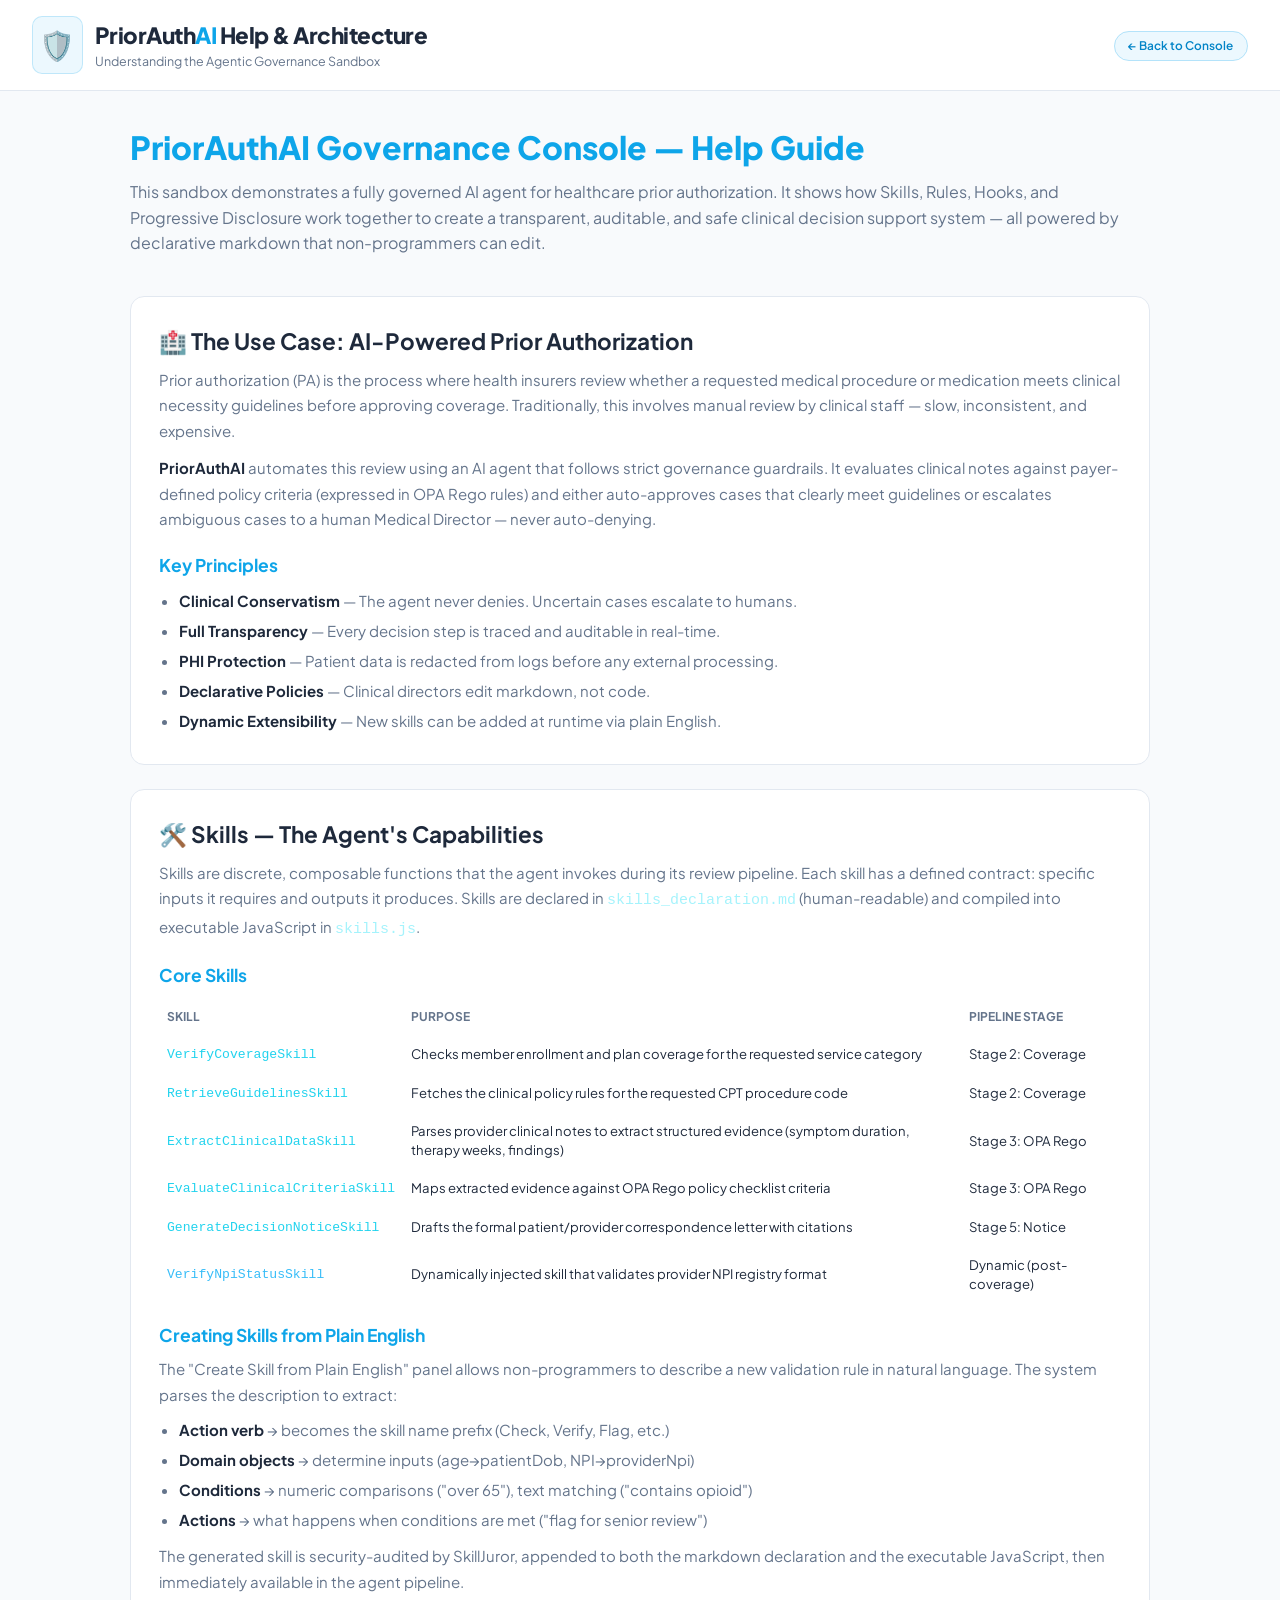
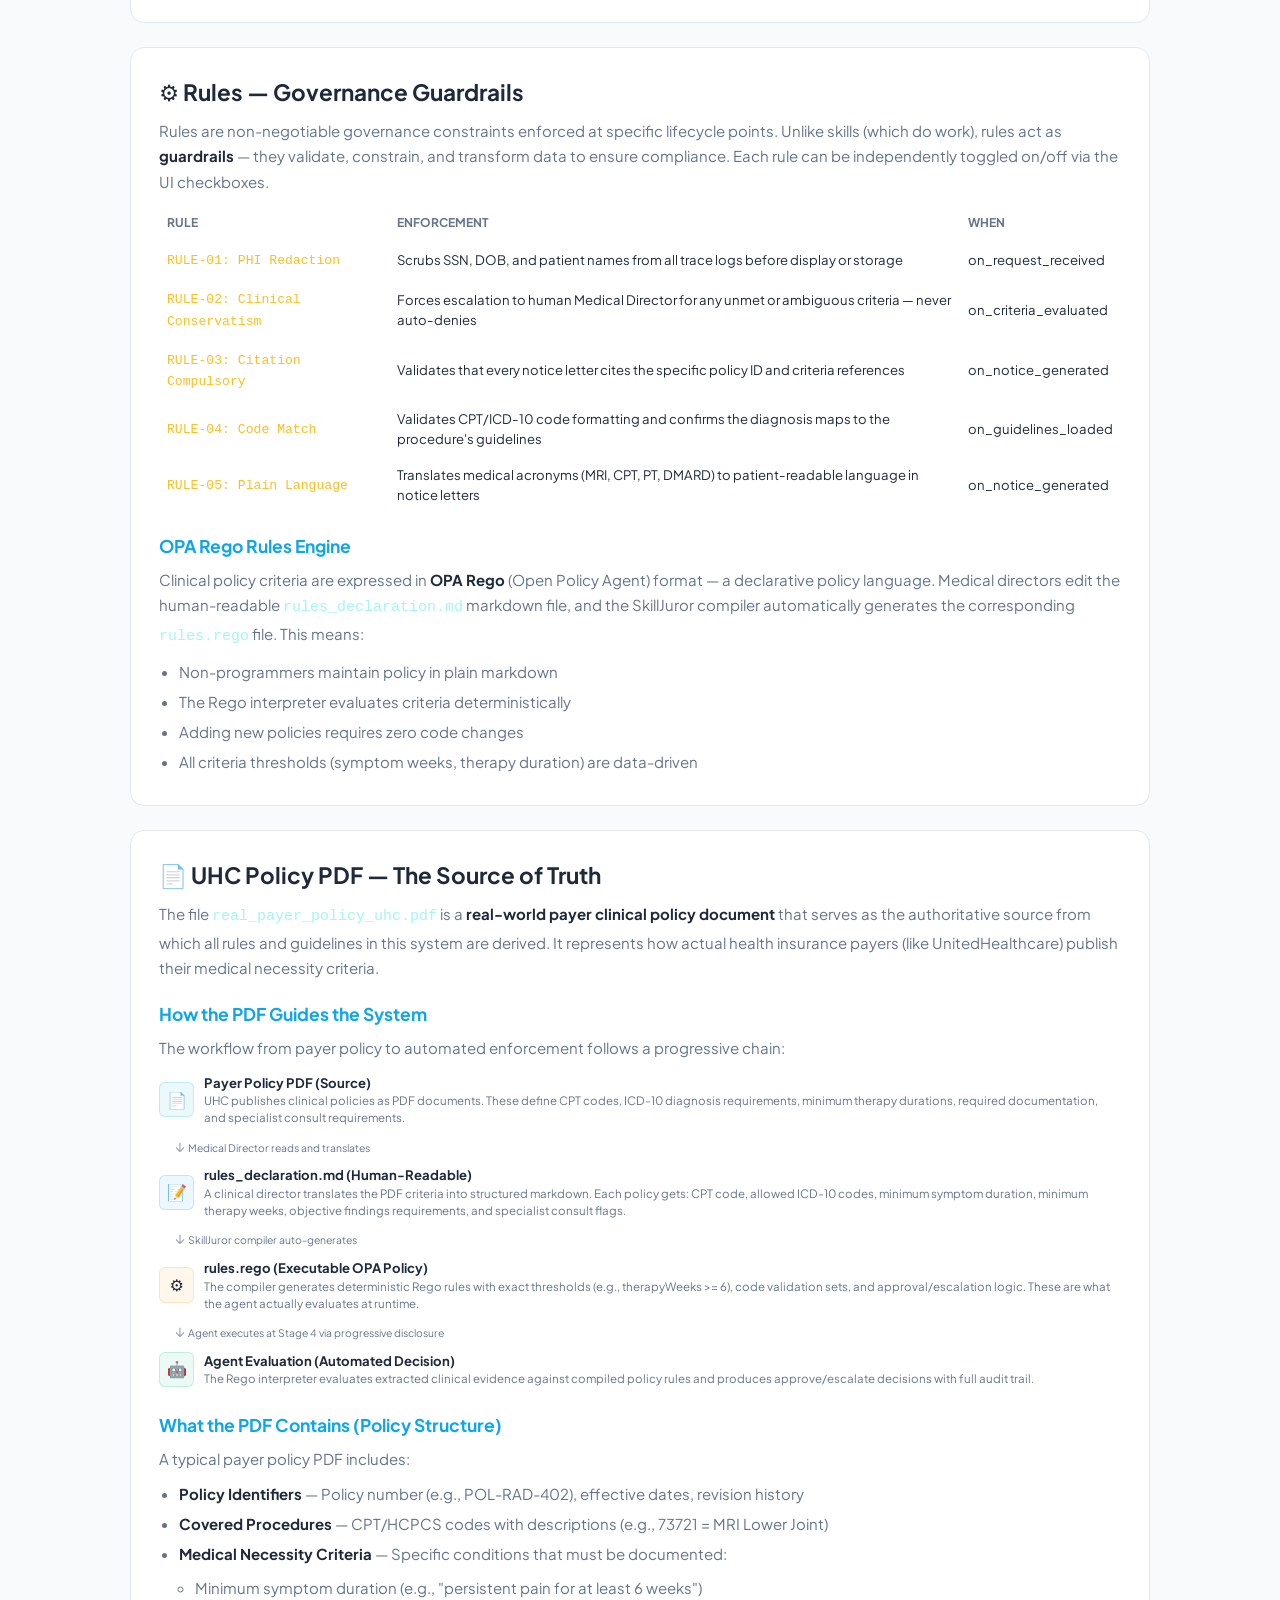
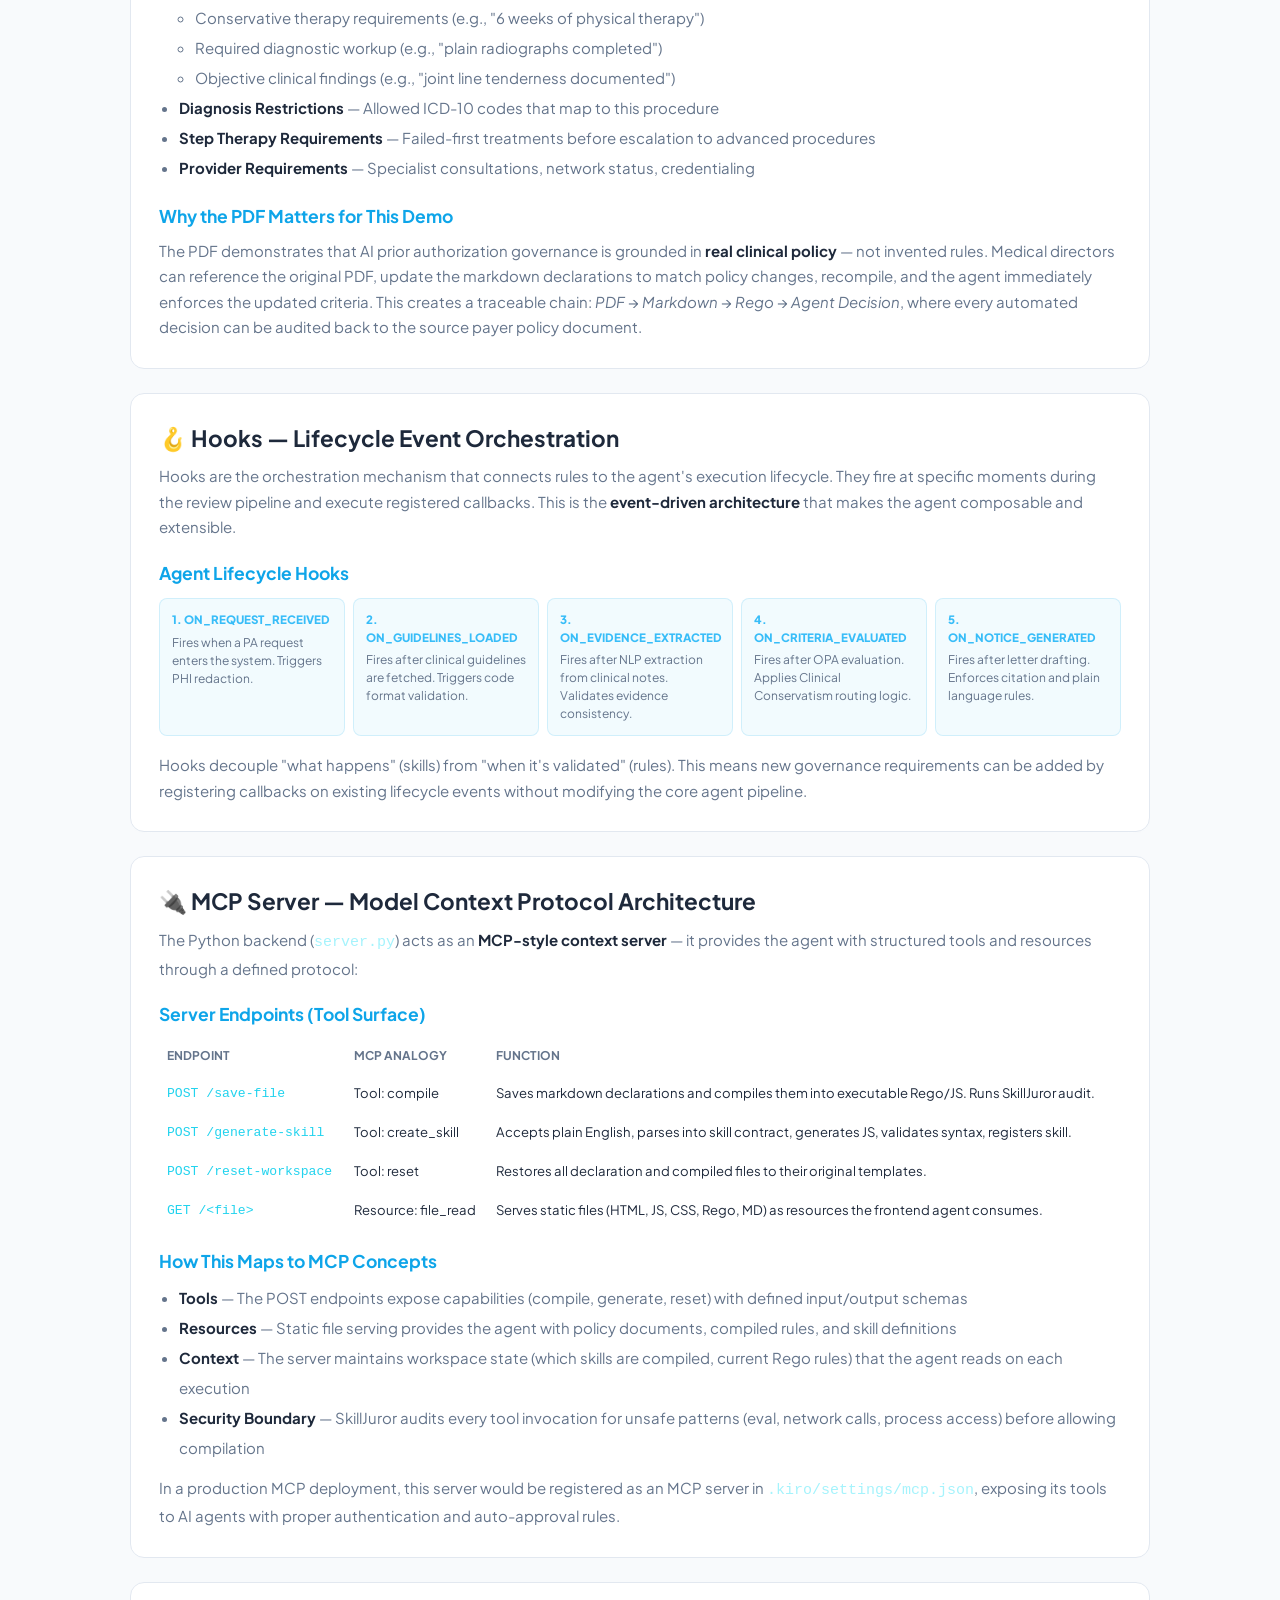
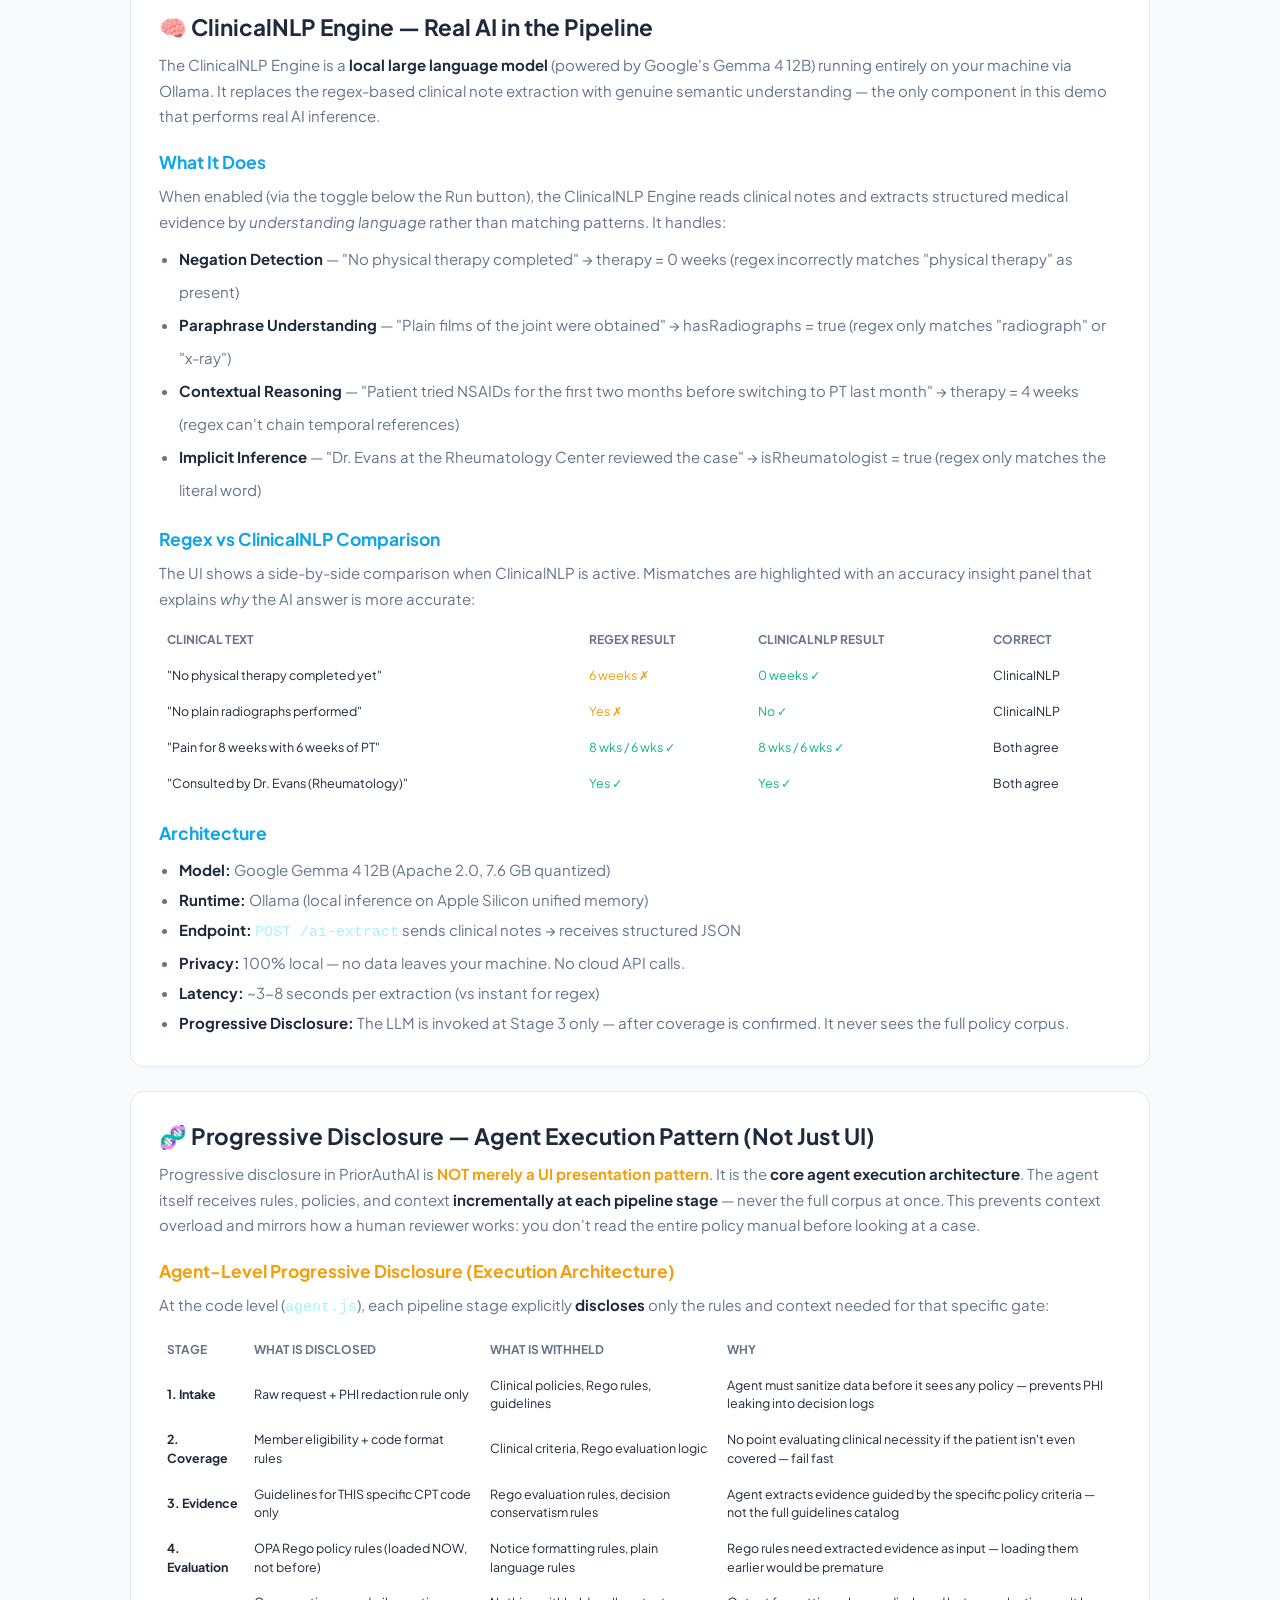
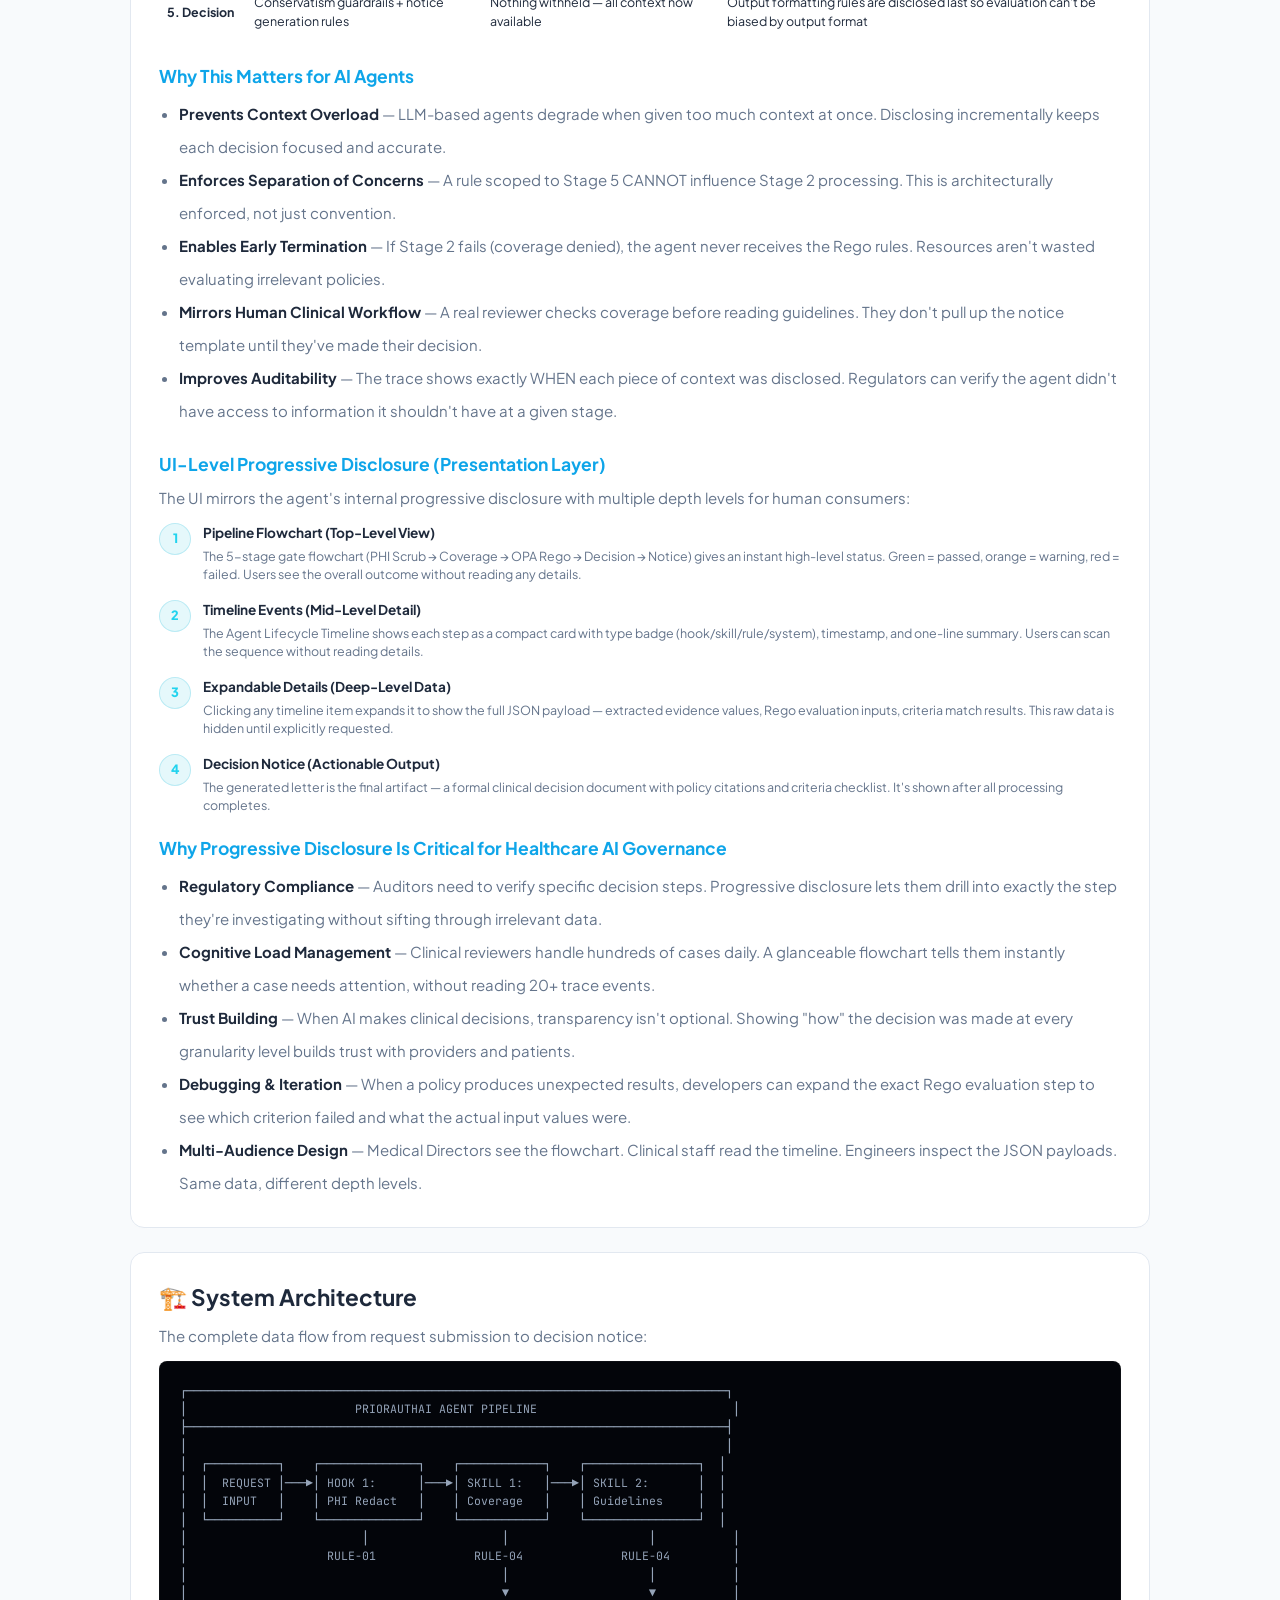
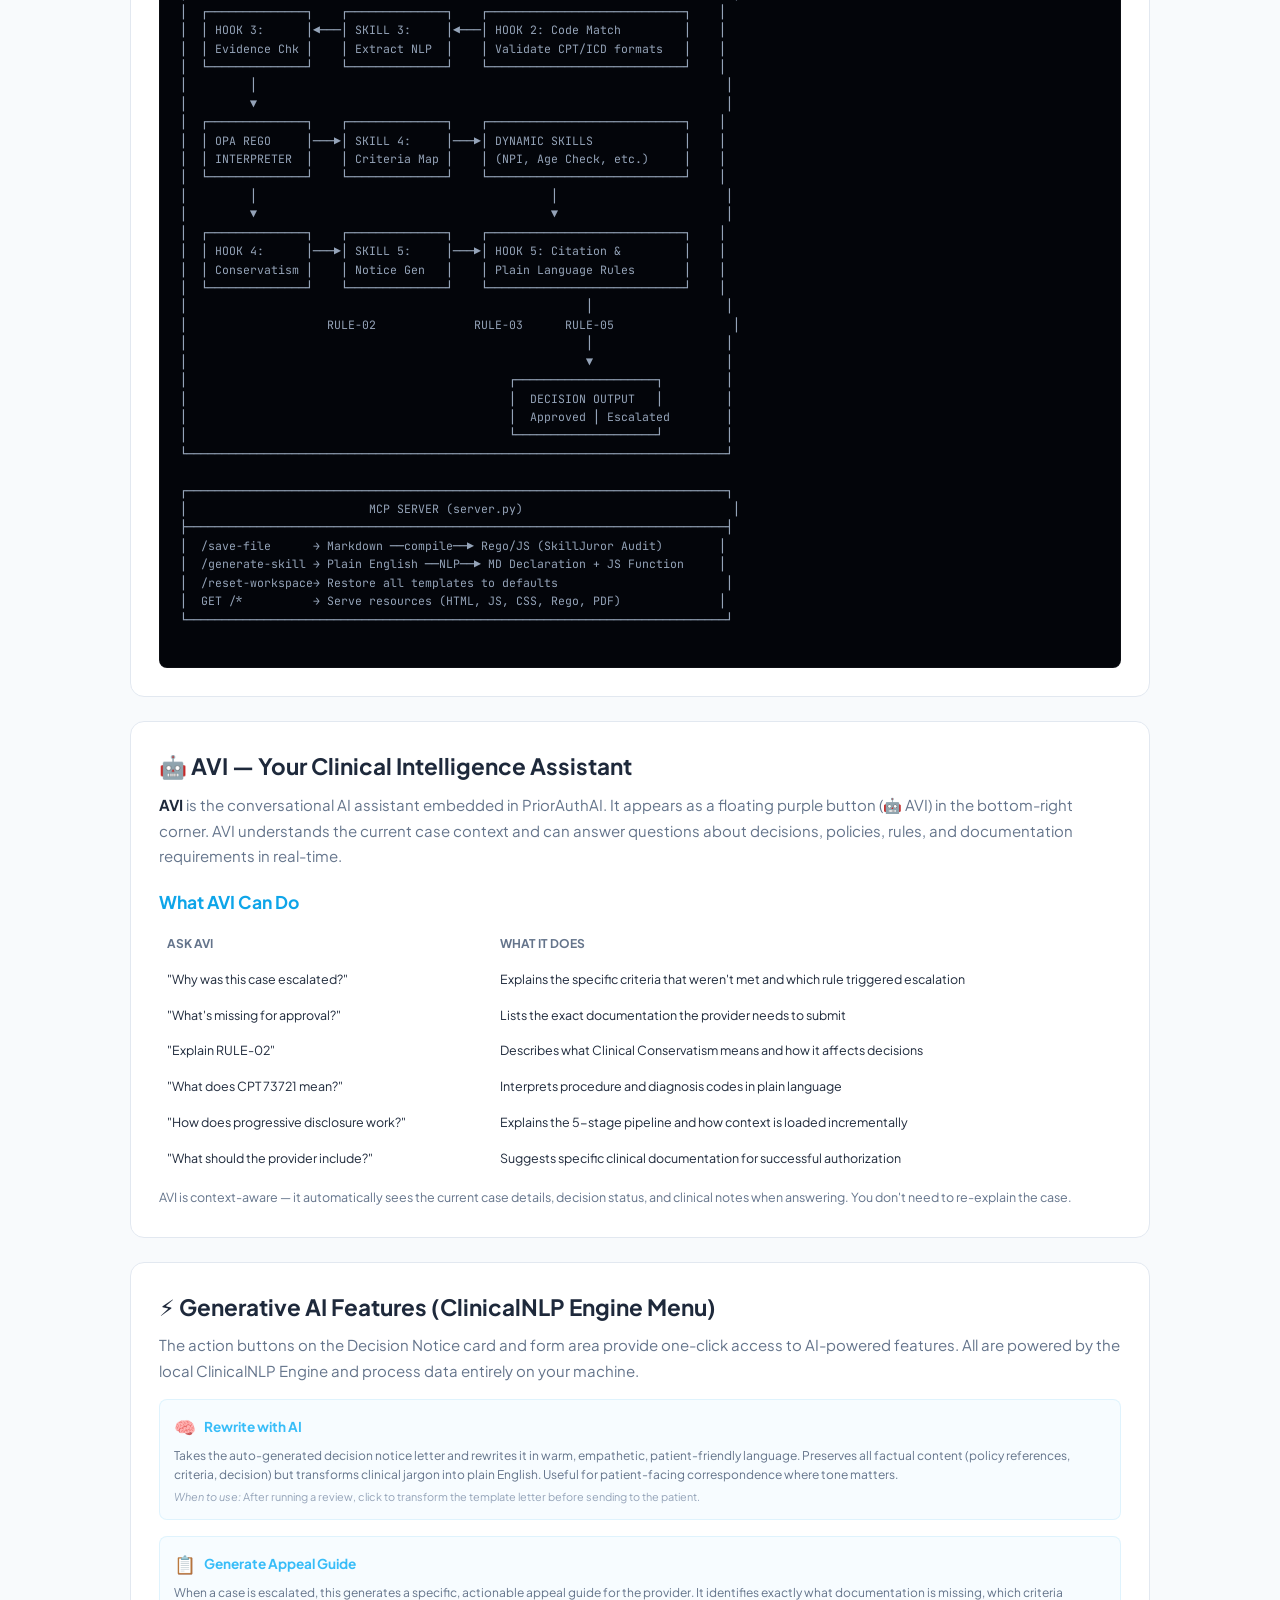
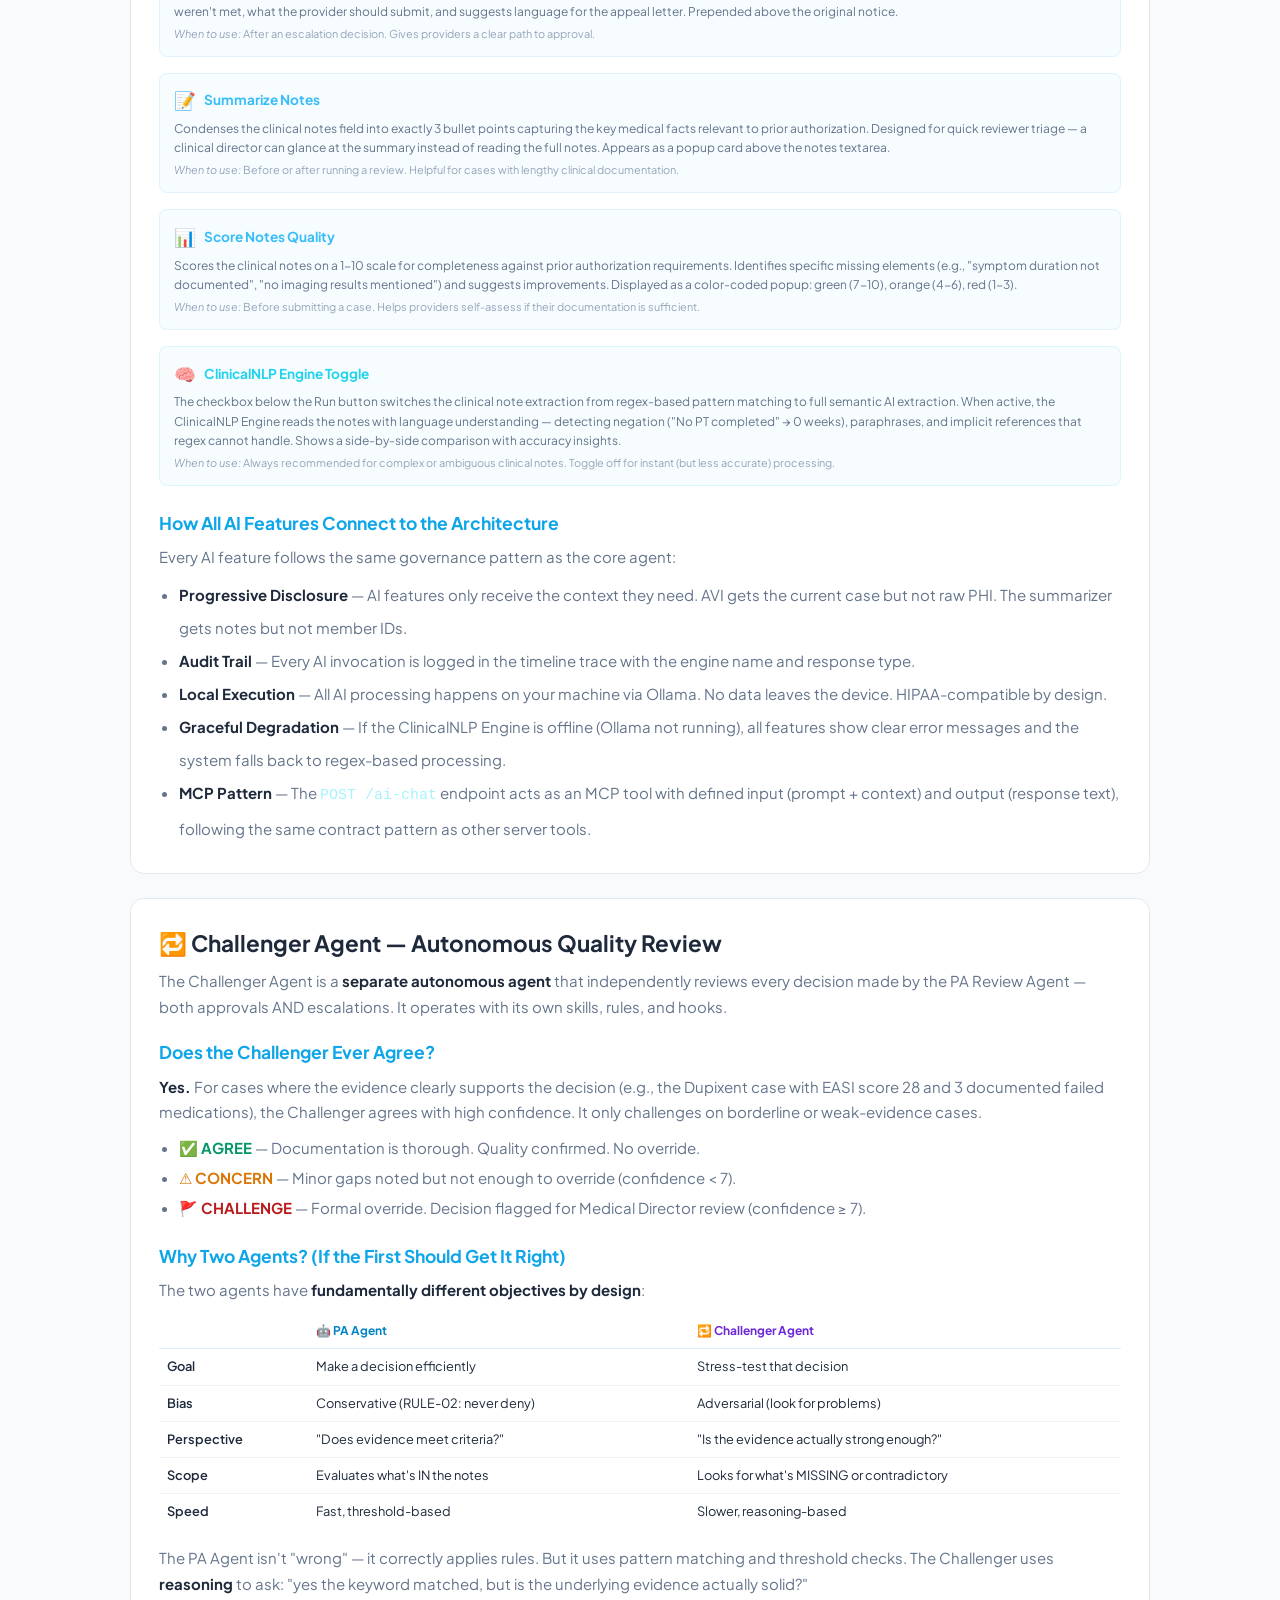
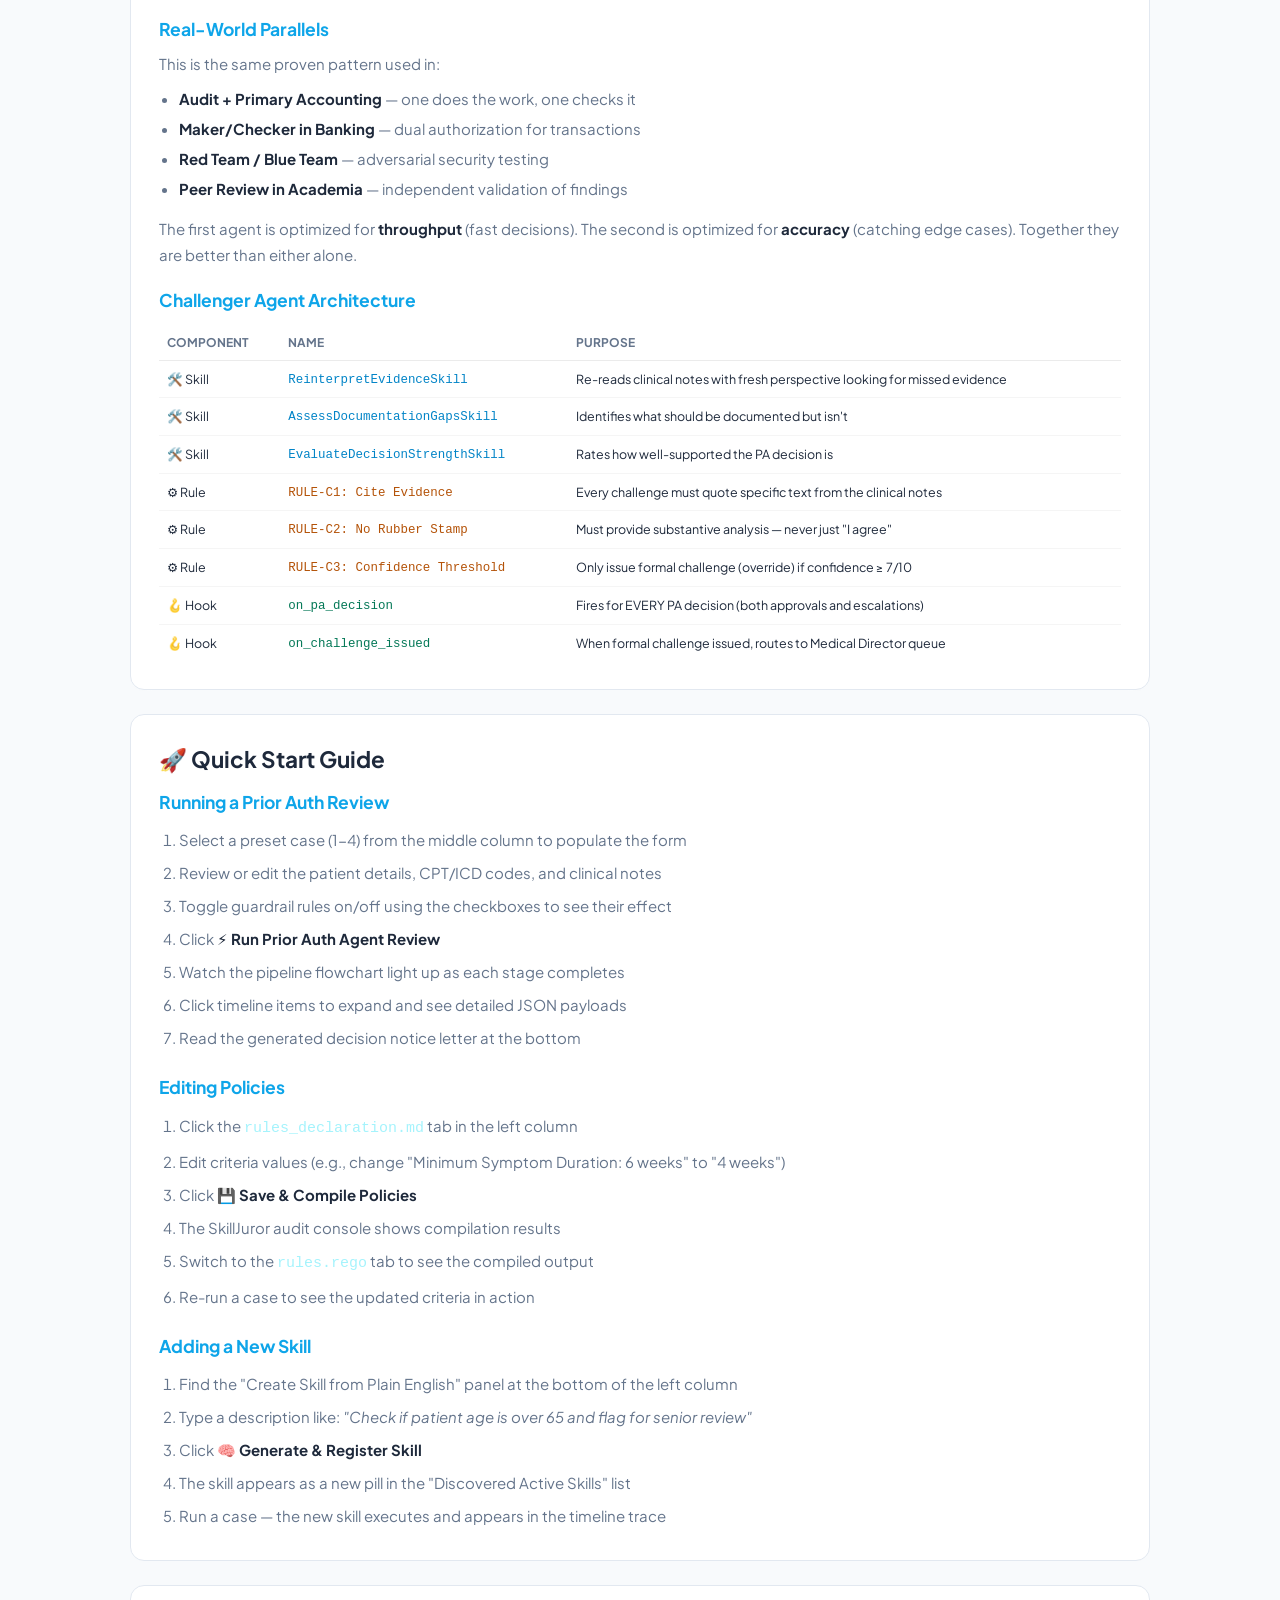
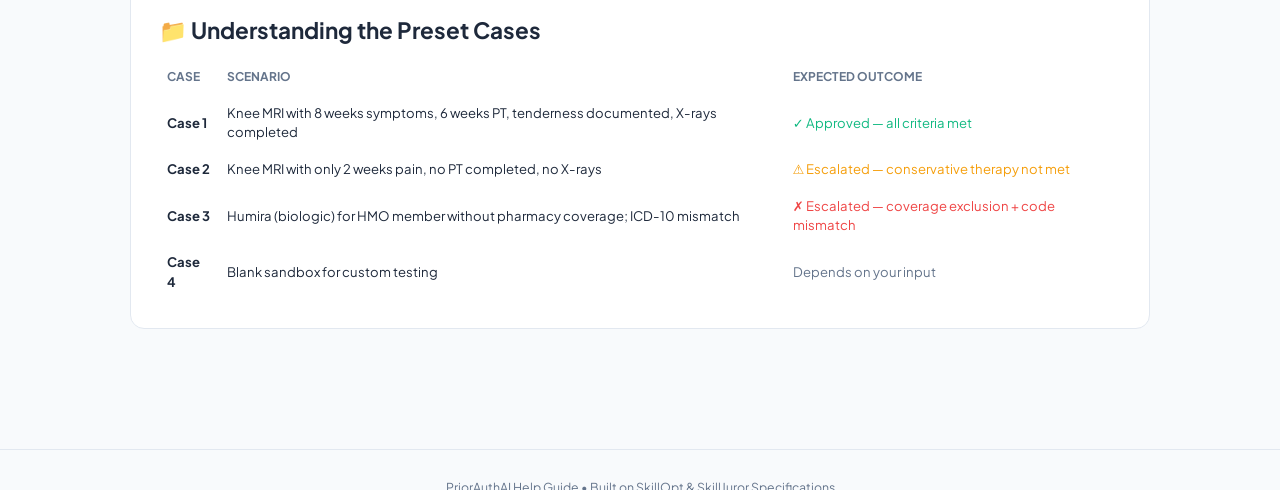
==== commit ae75f4b5: "Help page: comprehensive Challenger Agent documentation New section added before Quick Start coverin" ====
--- a/help.html
+++ b/help.html
@@ -797,6 +797,144 @@
       </ul>
     </div>
 
+    <!-- CHALLENGER AGENT -->
+    <div class="help-section">
+      <h2>🔁 Challenger Agent — Autonomous Quality Review</h2>
+      <p style="color:var(--text-muted); margin-top:0.5rem; line-height:1.7;">
+        The Challenger Agent is a <strong style="color:var(--text-main);">separate autonomous agent</strong>
+        that independently reviews every decision made by the PA Review Agent — both approvals
+        AND escalations. It operates with its own skills, rules, and hooks.
+      </p>
+
+      <h3 style="margin-top:1.25rem; color:var(--accent-blue);">Does the Challenger Ever Agree?</h3>
+      <p style="color:var(--text-muted); margin-top:0.5rem; line-height:1.7;">
+        <strong style="color:var(--text-main);">Yes.</strong> For cases where the evidence clearly supports
+        the decision (e.g., the Dupixent case with EASI score 28 and 3 documented failed medications),
+        the Challenger agrees with high confidence. It only challenges on borderline or weak-evidence cases.
+      </p>
+      <ul style="color:var(--text-muted); line-height:2; margin-top:0.5rem; padding-left:1.25rem;">
+        <li><strong style="color:#059669;">✅ AGREE</strong> — Documentation is thorough. Quality confirmed. No override.</li>
+        <li><strong style="color:#d97706;">⚠️ CONCERN</strong> — Minor gaps noted but not enough to override (confidence &lt; 7).</li>
+        <li><strong style="color:#b91c1c;">🚩 CHALLENGE</strong> — Formal override. Decision flagged for Medical Director review (confidence ≥ 7).</li>
+      </ul>
+
+      <h3 style="margin-top:1.25rem; color:var(--accent-blue);">Why Two Agents? (If the First Should Get It Right)</h3>
+      <p style="color:var(--text-muted); margin-top:0.5rem; line-height:1.7;">
+        The two agents have <strong style="color:var(--text-main);">fundamentally different objectives by design</strong>:
+      </p>
+      <table style="width:100%; margin-top:0.75rem; border-collapse:collapse;">
+        <thead>
+          <tr style="border-bottom:1px solid rgba(14,165,233,0.15);">
+            <th style="text-align:left; padding:0.5rem; color:var(--text-muted); font-size:0.75rem;"></th>
+            <th style="text-align:left; padding:0.5rem; color:#0284c7; font-size:0.75rem;">🤖 PA Agent</th>
+            <th style="text-align:left; padding:0.5rem; color:#6d28d9; font-size:0.75rem;">🔁 Challenger Agent</th>
+          </tr>
+        </thead>
+        <tbody style="color:var(--text-main); font-size:0.8rem;">
+          <tr style="border-bottom:1px solid rgba(0,0,0,0.05);">
+            <td style="padding:0.5rem; font-weight:600;">Goal</td>
+            <td style="padding:0.5rem;">Make a decision efficiently</td>
+            <td style="padding:0.5rem;">Stress-test that decision</td>
+          </tr>
+          <tr style="border-bottom:1px solid rgba(0,0,0,0.05);">
+            <td style="padding:0.5rem; font-weight:600;">Bias</td>
+            <td style="padding:0.5rem;">Conservative (RULE-02: never deny)</td>
+            <td style="padding:0.5rem;">Adversarial (look for problems)</td>
+          </tr>
+          <tr style="border-bottom:1px solid rgba(0,0,0,0.05);">
+            <td style="padding:0.5rem; font-weight:600;">Perspective</td>
+            <td style="padding:0.5rem;">"Does evidence meet criteria?"</td>
+            <td style="padding:0.5rem;">"Is the evidence actually strong enough?"</td>
+          </tr>
+          <tr style="border-bottom:1px solid rgba(0,0,0,0.05);">
+            <td style="padding:0.5rem; font-weight:600;">Scope</td>
+            <td style="padding:0.5rem;">Evaluates what's IN the notes</td>
+            <td style="padding:0.5rem;">Looks for what's MISSING or contradictory</td>
+          </tr>
+          <tr>
+            <td style="padding:0.5rem; font-weight:600;">Speed</td>
+            <td style="padding:0.5rem;">Fast, threshold-based</td>
+            <td style="padding:0.5rem;">Slower, reasoning-based</td>
+          </tr>
+        </tbody>
+      </table>
+
+      <p style="color:var(--text-muted); margin-top:1rem; line-height:1.7;">
+        The PA Agent isn't "wrong" — it correctly applies rules. But it uses pattern matching and
+        threshold checks. The Challenger uses <strong style="color:var(--text-main);">reasoning</strong>
+        to ask: "yes the keyword matched, but is the underlying evidence actually solid?"
+      </p>
+
+      <h3 style="margin-top:1.25rem; color:var(--accent-blue);">Real-World Parallels</h3>
+      <p style="color:var(--text-muted); margin-top:0.5rem; line-height:1.7;">
+        This is the same proven pattern used in:
+      </p>
+      <ul style="color:var(--text-muted); line-height:2; margin-top:0.5rem; padding-left:1.25rem;">
+        <li><strong style="color:var(--text-main);">Audit + Primary Accounting</strong> — one does the work, one checks it</li>
+        <li><strong style="color:var(--text-main);">Maker/Checker in Banking</strong> — dual authorization for transactions</li>
+        <li><strong style="color:var(--text-main);">Red Team / Blue Team</strong> — adversarial security testing</li>
+        <li><strong style="color:var(--text-main);">Peer Review in Academia</strong> — independent validation of findings</li>
+      </ul>
+      <p style="color:var(--text-muted); margin-top:0.75rem; line-height:1.7;">
+        The first agent is optimized for <strong style="color:var(--text-main);">throughput</strong> (fast decisions).
+        The second is optimized for <strong style="color:var(--text-main);">accuracy</strong> (catching edge cases).
+        Together they are better than either alone.
+      </p>
+
+      <h3 style="margin-top:1.25rem; color:var(--accent-blue);">Challenger Agent Architecture</h3>
+      <table style="width:100%; margin-top:0.75rem; border-collapse:collapse;">
+        <thead>
+          <tr style="border-bottom:1px solid rgba(0,0,0,0.08);">
+            <th style="text-align:left; padding:0.5rem; color:var(--text-muted); font-size:0.75rem;">COMPONENT</th>
+            <th style="text-align:left; padding:0.5rem; color:var(--text-muted); font-size:0.75rem;">NAME</th>
+            <th style="text-align:left; padding:0.5rem; color:var(--text-muted); font-size:0.75rem;">PURPOSE</th>
+          </tr>
+        </thead>
+        <tbody style="color:var(--text-main); font-size:0.78rem;">
+          <tr style="border-bottom:1px solid rgba(0,0,0,0.04);">
+            <td style="padding:0.5rem;">🛠️ Skill</td>
+            <td style="padding:0.5rem;"><code style="color:#0284c7;">ReinterpretEvidenceSkill</code></td>
+            <td style="padding:0.5rem;">Re-reads clinical notes with fresh perspective looking for missed evidence</td>
+          </tr>
+          <tr style="border-bottom:1px solid rgba(0,0,0,0.04);">
+            <td style="padding:0.5rem;">🛠️ Skill</td>
+            <td style="padding:0.5rem;"><code style="color:#0284c7;">AssessDocumentationGapsSkill</code></td>
+            <td style="padding:0.5rem;">Identifies what should be documented but isn't</td>
+          </tr>
+          <tr style="border-bottom:1px solid rgba(0,0,0,0.04);">
+            <td style="padding:0.5rem;">🛠️ Skill</td>
+            <td style="padding:0.5rem;"><code style="color:#0284c7;">EvaluateDecisionStrengthSkill</code></td>
+            <td style="padding:0.5rem;">Rates how well-supported the PA decision is</td>
+          </tr>
+          <tr style="border-bottom:1px solid rgba(0,0,0,0.04);">
+            <td style="padding:0.5rem;">⚙️ Rule</td>
+            <td style="padding:0.5rem;"><code style="color:#b45309;">RULE-C1: Cite Evidence</code></td>
+            <td style="padding:0.5rem;">Every challenge must quote specific text from the clinical notes</td>
+          </tr>
+          <tr style="border-bottom:1px solid rgba(0,0,0,0.04);">
+            <td style="padding:0.5rem;">⚙️ Rule</td>
+            <td style="padding:0.5rem;"><code style="color:#b45309;">RULE-C2: No Rubber Stamp</code></td>
+            <td style="padding:0.5rem;">Must provide substantive analysis — never just "I agree"</td>
+          </tr>
+          <tr style="border-bottom:1px solid rgba(0,0,0,0.04);">
+            <td style="padding:0.5rem;">⚙️ Rule</td>
+            <td style="padding:0.5rem;"><code style="color:#b45309;">RULE-C3: Confidence Threshold</code></td>
+            <td style="padding:0.5rem;">Only issue formal challenge (override) if confidence ≥ 7/10</td>
+          </tr>
+          <tr style="border-bottom:1px solid rgba(0,0,0,0.04);">
+            <td style="padding:0.5rem;">🪝 Hook</td>
+            <td style="padding:0.5rem;"><code style="color:#047857;">on_pa_decision</code></td>
+            <td style="padding:0.5rem;">Fires for EVERY PA decision (both approvals and escalations)</td>
+          </tr>
+          <tr>
+            <td style="padding:0.5rem;">🪝 Hook</td>
+            <td style="padding:0.5rem;"><code style="color:#047857;">on_challenge_issued</code></td>
+            <td style="padding:0.5rem;">When formal challenge issued, routes to Medical Director queue</td>
+          </tr>
+        </tbody>
+      </table>
+    </div>
+
     <!-- QUICK START -->
     <div class="help-section">
       <h2>🚀 Quick Start Guide</h2>
--- a/index.css
+++ b/index.css
@@ -1,24 +1,24 @@
-/* CSS Variables for Premium Design System — Navy/Teal/Emerald */
+/* CSS Variables for Light Professional Design System */
 :root {
-  --bg-primary: #0a1628;
-  --bg-secondary: #0d1f3c;
-  --card-bg: rgba(13, 31, 60, 0.7);
-  --card-border: rgba(148, 163, 184, 0.08);
+  --bg-primary: #ffffff;
+  --bg-secondary: #f8fafc;
+  --card-bg: #ffffff;
+  --card-border: #e2e8f0;
   --accent-purple: #0ea5e9;
-  --accent-blue: #06b6d4;
+  --accent-blue: #0ea5e9;
   --accent-orange: #f59e0b;
   --accent-green: #10b981;
-  --accent-red: #f43f5e;
-
-  --text-main: #f8fafc;
-  --text-muted: #94a3b8;
-  --text-dark: #475569;
+  --accent-red: #ef4444;
+
+  --text-main: #1e293b;
+  --text-muted: #64748b;
+  --text-dark: #94a3b8;
 
   --font-sans: 'Plus Jakarta Sans', system-ui, sans-serif;
   --font-mono: 'JetBrains Mono', monospace;
 
-  --shadow-premium: 0 10px 30px -10px rgba(0, 0, 0, 0.5), 0 4px 12px rgba(6, 182, 212, 0.04);
-  --shadow-glow-cyan: 0 0 20px rgba(14, 165, 233, 0.18);
+  --shadow-premium: 0 1px 3px rgba(0, 0, 0, 0.1);
+  --shadow-glow-cyan: 0 2px 8px rgba(14, 165, 233, 0.15);
   --transition-smooth: all 0.25s cubic-bezier(0.4, 0, 0.2, 1);
 }
 
@@ -30,7 +30,7 @@
 }
 
 body {
-  background-color: var(--bg-primary);
+  background-color: var(--bg-secondary);
   color: var(--text-main);
   font-family: var(--font-sans);
   font-size: 15px;
@@ -40,38 +40,9 @@
   line-height: 1.5;
 }
 
-/* Background Glow */
+/* Background Glow — hidden */
 .glow-container {
-  position: absolute;
-  top: 0;
-  left: 0;
-  right: 0;
-  bottom: 0;
-  z-index: -1;
-  pointer-events: none;
-}
-
-.glow-orb {
-  position: absolute;
-  border-radius: 50%;
-  filter: blur(130px);
-  opacity: 0.10;
-}
-
-.orb-1 {
-  width: 500px;
-  height: 500px;
-  top: -100px;
-  right: -50px;
-  background: radial-gradient(circle, #0ea5e9 0%, transparent 70%);
-}
-
-.orb-2 {
-  width: 600px;
-  height: 600px;
-  bottom: -100px;
-  left: -100px;
-  background: radial-gradient(circle, #06b6d4 0%, transparent 70%);
+  display: none;
 }
 
 /* Header */
@@ -80,9 +51,8 @@
   justify-content: space-between;
   align-items: center;
   padding: 1rem 2rem;
-  border-bottom: 1px solid rgba(148, 163, 184, 0.08);
-  background: linear-gradient(90deg, rgba(10, 22, 40, 0.95) 0%, rgba(13, 31, 60, 0.92) 100%);
-  backdrop-filter: blur(14px);
+  border-bottom: 1px solid var(--card-border);
+  background: #ffffff;
   position: sticky;
   top: 0;
   z-index: 100;
@@ -106,12 +76,11 @@
   font-size: 1.4rem;
   font-weight: 800;
   letter-spacing: -0.5px;
+  color: var(--text-main);
 }
 
 .logo-text .highlight {
-  background: linear-gradient(135deg, #0ea5e9 30%, #06b6d4 100%);
-  -webkit-background-clip: text;
-  -webkit-text-fill-color: transparent;
+  color: #0ea5e9;
 }
 
 .logo-text p {
@@ -132,44 +101,96 @@
   border: 1px solid transparent;
 }
 
-.badge-purple { background: rgba(14, 165, 233, 0.1); color: #38bdf8; border-color: rgba(14, 165, 233, 0.25); }
-.badge-orange { background: rgba(245, 158, 11, 0.1); color: #fbbf24; border-color: rgba(245, 158, 11, 0.25); }
-.badge-blue { background: rgba(6, 182, 212, 0.1); color: #22d3ee; border-color: rgba(6, 182, 212, 0.25); }
-.badge-success { background: rgba(16, 185, 129, 0.1); color: #34d399; border-color: rgba(16, 185, 129, 0.25); }
-.badge-fail { background: rgba(244, 63, 94, 0.1); color: #fb7185; border-color: rgba(244, 63, 94, 0.25); }
-
-/* Grid layout */
+.badge-purple { background: rgba(14, 165, 233, 0.08); color: #0284c7; border-color: rgba(14, 165, 233, 0.25); }
+.badge-orange { background: rgba(245, 158, 11, 0.08); color: #d97706; border-color: rgba(245, 158, 11, 0.25); }
+.badge-blue { background: rgba(14, 165, 233, 0.08); color: #0284c7; border-color: rgba(14, 165, 233, 0.25); }
+.badge-success { background: rgba(16, 185, 129, 0.08); color: #059669; border-color: rgba(16, 185, 129, 0.25); }
+.badge-fail { background: rgba(239, 68, 68, 0.08); color: #dc2626; border-color: rgba(239, 68, 68, 0.25); }
+
+/* Main Tabs Navigation */
+.main-tabs {
+  display: flex;
+  gap: 0.25rem;
+  padding: 0.75rem 2rem;
+  background: #ffffff;
+  border-bottom: 1px solid var(--card-border);
+}
+
+.main-tab {
+  padding: 0.6rem 1.4rem;
+  border: 1px solid var(--card-border);
+  border-radius: 8px;
+  background: transparent;
+  color: var(--text-muted);
+  font-family: var(--font-sans);
+  font-size: 0.88rem;
+  font-weight: 600;
+  cursor: pointer;
+  transition: var(--transition-smooth);
+}
+
+.main-tab:hover {
+  color: var(--text-main);
+  background: var(--bg-secondary);
+}
+
+.main-tab.active {
+  background: #0ea5e9;
+  color: #ffffff;
+  border-color: #0ea5e9;
+}
+
+/* View Panels */
+.view-panel {
+  padding: 1rem 1.75rem;
+  max-width: 1400px;
+  margin: 0 auto;
+}
+
+#view-workspace {
+  max-width: 900px;
+  margin: 0 auto;
+}
+
+#view-review {
+  display: grid;
+  grid-template-columns: 1fr 1fr;
+  gap: 1.5rem;
+  align-items: start;
+}
+
+/* Review view columns */
+.review-left,
+.review-right {
+  display: flex;
+  flex-direction: column;
+}
+
+/* Legacy grid — hidden */
 .dashboard-grid {
-  display: grid;
-  grid-template-columns: 1.15fr 0.95fr 0.9fr;
-  gap: 1.5rem;
-  padding: 1.75rem;
-  max-width: 1800px;
-  margin: 0 auto;
-  align-items: start;
-}
-
-/* Glassmorphic Cards */
+  display: none;
+}
+
+/* Glassmorphic Cards — now clean light cards */
 .glass-card {
   background: var(--card-bg);
   border: 1px solid var(--card-border);
-  border-left: 3px solid rgba(14, 165, 233, 0.3);
-  border-radius: 16px;
-  padding: 1.4rem;
-  margin-bottom: 1.5rem;
+  border-left: 3px solid rgba(14, 165, 233, 0.4);
+  border-radius: 12px;
+  padding: 1rem;
+  margin-bottom: 1rem;
   box-shadow: var(--shadow-premium);
-  backdrop-filter: blur(10px);
   transition: var(--transition-smooth);
 }
 
 .glass-card:hover {
-  border-color: rgba(148, 163, 184, 0.14);
+  box-shadow: 0 4px 12px rgba(0, 0, 0, 0.08);
 }
 
 .glass-card.full-height {
   display: flex;
   flex-direction: column;
-  min-height: calc(100vh - 7rem);
+  min-height: auto;
 }
 
 .glass-card h2 {
@@ -191,11 +212,11 @@
 /* COLUMN 1: Workspace Tabs & Code Display */
 .file-tabs {
   display: flex;
-  background: rgba(10, 22, 40, 0.5);
+  background: var(--bg-secondary);
   padding: 0.25rem;
   border-radius: 10px;
   margin-bottom: 0.75rem;
-  border: 1px solid rgba(148, 163, 184, 0.06);
+  border: 1px solid var(--card-border);
 }
 
 .tab-btn {
@@ -214,21 +235,22 @@
 
 .tab-btn:hover {
   color: var(--text-main);
-  background: rgba(148, 163, 184, 0.04);
+  background: #ffffff;
 }
 
 .tab-btn.active {
-  color: var(--text-main);
-  background: rgba(14, 165, 233, 0.08);
-  box-shadow: 0 2px 8px rgba(0,0,0,0.3);
-  border: 1px solid rgba(14, 165, 233, 0.15);
+  color: #0ea5e9;
+  background: #ffffff;
+  box-shadow: 0 1px 3px rgba(0,0,0,0.1);
+  border: 1px solid var(--card-border);
+  font-weight: 700;
 }
 
 .editor-workspace-container {
   flex-grow: 1;
-  background: #060e1e;
+  background: #f1f5f9;
   border-radius: 12px;
-  border: 1px solid rgba(148, 163, 184, 0.06);
+  border: 1px solid var(--card-border);
   position: relative;
   overflow: hidden;
   min-height: 280px;
@@ -243,7 +265,7 @@
   flex-grow: 1;
   background: transparent;
   border: none;
-  color: #67e8f9;
+  color: var(--text-main);
   font-family: var(--font-mono);
   font-size: 0.8rem;
   line-height: 1.6;
@@ -263,7 +285,7 @@
   font-family: var(--font-mono);
   font-size: 0.8rem;
   line-height: 1.6;
-  color: #38bdf8;
+  color: #0f172a;
   display: block;
 }
 
@@ -276,7 +298,7 @@
 
 .btn-primary-action {
   flex: 2;
-  background: linear-gradient(135deg, #0ea5e9 0%, #0891b2 100%);
+  background: #0ea5e9;
   color: #fff;
   border: none;
   border-radius: 10px;
@@ -284,18 +306,16 @@
   font-weight: 700;
   font-size: 0.82rem;
   cursor: pointer;
-  box-shadow: 0 4px 14px rgba(14, 165, 233, 0.25);
   transition: var(--transition-smooth);
 }
 
 .btn-primary-action:hover {
-  transform: translateY(-1px);
-  box-shadow: 0 6px 18px rgba(14, 165, 233, 0.4);
+  background: #0284c7;
 }
 
 .audit-console-wrapper {
-  background: #060e1e;
-  border: 1px solid rgba(148, 163, 184, 0.05);
+  background: #f1f5f9;
+  border: 1px solid var(--card-border);
   border-radius: 10px;
   padding: 0.7rem;
   margin-bottom: 1rem;
@@ -306,7 +326,7 @@
 .audit-console {
   font-family: var(--font-mono);
   font-size: 0.72rem;
-  color: #e2e8f0;
+  color: var(--text-main);
   line-height: 1.5;
   white-space: pre-wrap;
 }
@@ -319,25 +339,21 @@
 
 /* PDF Preview panel */
 .pdf-panel {
-  display: flex;
-  flex-direction: column;
-  align-items: center;
-  justify-content: center;
-  flex-grow: 1;
-  padding: 2rem;
-  text-align: center;
+  width: 100%;
+  height: 100%;
+  min-height: 400px;
 }
 
 .pdf-icon {
   font-size: 3.5rem;
   margin-bottom: 0.75rem;
-  filter: drop-shadow(0 4px 12px rgba(14, 165, 233, 0.35));
 }
 
 .pdf-panel h3 {
   font-size: 1.05rem;
   font-weight: 700;
   margin-bottom: 0.25rem;
+  color: var(--text-main);
 }
 
 .pdf-panel p {
@@ -347,7 +363,7 @@
 }
 
 .btn-pdf-download {
-  background: linear-gradient(135deg, #0ea5e9 0%, #06b6d4 100%);
+  background: #0ea5e9;
   color: #fff;
   text-decoration: none;
   padding: 0.7rem 1.3rem;
@@ -357,20 +373,18 @@
   display: inline-flex;
   align-items: center;
   gap: 0.4rem;
-  box-shadow: 0 4px 14px rgba(14, 165, 233, 0.25);
   transition: var(--transition-smooth);
 }
 
 .btn-pdf-download:hover {
-  transform: translateY(-1px);
-  box-shadow: 0 6px 18px rgba(14, 165, 233, 0.4);
+  background: #0284c7;
 }
 
 /* Dynamic Skill Injector Panel */
 .skill-injector-card {
-  margin-top: auto;
-  background: rgba(14, 165, 233, 0.03);
-  border: 1px solid rgba(14, 165, 233, 0.12);
+  margin-top: 1rem;
+  background: var(--bg-secondary);
+  border: 1px solid var(--card-border);
   border-radius: 12px;
   padding: 1.1rem;
 }
@@ -378,7 +392,7 @@
 .skill-injector-card h3 {
   font-size: 0.88rem;
   font-weight: 700;
-  color: var(--accent-blue);
+  color: #0284c7;
   margin-bottom: 0.25rem;
 }
 
@@ -397,9 +411,9 @@
 
 .btn-secondary {
   flex: 2;
-  background: rgba(14, 165, 233, 0.1);
+  background: rgba(14, 165, 233, 0.08);
   border: 1px solid rgba(14, 165, 233, 0.25);
-  color: #38bdf8;
+  color: #0284c7;
   padding: 0.55rem 0.75rem;
   border-radius: 8px;
   font-size: 0.77rem;
@@ -409,14 +423,14 @@
 }
 
 .btn-secondary:hover {
-  background: rgba(14, 165, 233, 0.18);
-  border-color: var(--accent-blue);
+  background: rgba(14, 165, 233, 0.15);
+  border-color: #0ea5e9;
 }
 
 .btn-tertiary {
   flex: 1;
-  background: rgba(148, 163, 184, 0.04);
-  border: 1px solid rgba(148, 163, 184, 0.1);
+  background: var(--bg-secondary);
+  border: 1px solid var(--card-border);
   color: var(--text-muted);
   padding: 0.55rem 0.75rem;
   border-radius: 8px;
@@ -427,7 +441,7 @@
 }
 
 .btn-tertiary:hover {
-  background: rgba(148, 163, 184, 0.08);
+  background: #f1f5f9;
   color: var(--text-main);
 }
 
@@ -442,22 +456,22 @@
 .nl-skill-creator {
   margin-bottom: 1rem;
   padding: 0.8rem;
-  background: rgba(14, 165, 233, 0.03);
-  border: 1px solid rgba(14, 165, 233, 0.12);
+  background: #ffffff;
+  border: 1px solid var(--card-border);
   border-radius: 10px;
 }
 
 .nl-skill-creator h4 {
   font-size: 0.8rem;
   font-weight: 700;
-  color: #38bdf8;
+  color: #0284c7;
   margin-bottom: 0.5rem;
 }
 
 .nl-skill-textarea {
   width: 100%;
-  background: rgba(6, 14, 30, 0.7);
-  border: 1px solid rgba(148, 163, 184, 0.08);
+  background: #ffffff;
+  border: 1px solid var(--card-border);
   border-radius: 8px;
   color: var(--text-main);
   padding: 0.55rem 0.65rem;
@@ -471,8 +485,8 @@
 
 .nl-skill-textarea:focus {
   outline: none;
-  border-color: var(--accent-blue);
-  box-shadow: 0 0 8px rgba(14, 165, 233, 0.25);
+  border-color: #0ea5e9;
+  box-shadow: 0 0 0 3px rgba(14, 165, 233, 0.1);
 }
 
 .nl-skill-status {
@@ -497,9 +511,9 @@
 .skill-pill {
   font-family: var(--font-mono);
   font-size: 0.67rem;
-  background: rgba(6, 182, 212, 0.08);
-  border: 1px solid rgba(6, 182, 212, 0.18);
-  color: #22d3ee;
+  background: rgba(14, 165, 233, 0.06);
+  border: 1px solid rgba(14, 165, 233, 0.2);
+  color: #0284c7;
   padding: 0.2rem 0.5rem;
   border-radius: 5px;
 }
@@ -507,30 +521,30 @@
 .skill-pill.new-injected {
   background: rgba(14, 165, 233, 0.1);
   border-color: rgba(14, 165, 233, 0.35);
-  color: #38bdf8;
+  color: #0369a1;
   animation: pulse-border 1.5s infinite alternate;
 }
 
 @keyframes pulse-border {
-  0% { box-shadow: 0 0 2px rgba(14, 165, 233, 0.2); }
-  100% { box-shadow: 0 0 10px rgba(14, 165, 233, 0.5); }
+  0% { box-shadow: 0 0 2px rgba(14, 165, 233, 0.1); }
+  100% { box-shadow: 0 0 6px rgba(14, 165, 233, 0.3); }
 }
 
 /* COLUMN 2: Case Presets & Form */
 .presets-card {
   padding: 1.1rem !important;
-  border-left-color: rgba(245, 158, 11, 0.35) !important;
+  border-left-color: rgba(245, 158, 11, 0.5) !important;
 }
 
 .case-buttons-grid {
   display: grid;
-  grid-template-columns: repeat(4, 1fr);
+  grid-template-columns: repeat(auto-fill, minmax(140px, 1fr));
   gap: 0.5rem;
 }
 
 .case-btn {
-  background: rgba(148, 163, 184, 0.03);
-  border: 1px solid rgba(148, 163, 184, 0.06);
+  background: var(--bg-secondary);
+  border: 1px solid var(--card-border);
   border-radius: 10px;
   padding: 0.55rem;
   text-align: center;
@@ -539,13 +553,13 @@
 }
 
 .case-btn:hover {
-  background: rgba(14, 165, 233, 0.05);
-  border-color: rgba(14, 165, 233, 0.25);
+  background: rgba(14, 165, 233, 0.04);
+  border-color: #0ea5e9;
 }
 
 .case-btn.active {
-  background: rgba(14, 165, 233, 0.08);
-  border-color: var(--accent-blue);
+  background: rgba(14, 165, 233, 0.06);
+  border-color: #0ea5e9;
   box-shadow: var(--shadow-glow-cyan);
 }
 
@@ -559,14 +573,16 @@
 }
 
 .case-btn p {
-  display: none;
+  display: block;
+  font-size: 0.62rem;
+  margin-top: 2px;
 }
 
 /* Request Form */
 .request-form {
   display: flex;
   flex-direction: column;
-  gap: 0.9rem;
+  gap: 0.6rem;
 }
 
 .form-row-2 {
@@ -575,21 +591,27 @@
   gap: 0.75rem;
 }
 
+.form-row-4 {
+  display: grid;
+  grid-template-columns: 1fr 1fr 1fr 1fr;
+  gap: 0.5rem;
+}
+
 .form-group {
   display: flex;
   flex-direction: column;
-  gap: 0.25rem;
+  gap: 0.15rem;
 }
 
 .form-group label {
-  font-size: 0.74rem;
+  font-size: 0.7rem;
   font-weight: 600;
   color: var(--text-muted);
 }
 
 .form-group input, .form-group textarea {
-  background: rgba(6, 14, 30, 0.7);
-  border: 1px solid rgba(148, 163, 184, 0.08);
+  background: #ffffff;
+  border: 1px solid var(--card-border);
   border-radius: 8px;
   color: var(--text-main);
   padding: 0.5rem 0.65rem;
@@ -600,13 +622,13 @@
 
 .form-group input:focus, .form-group textarea:focus {
   outline: none;
-  border-color: var(--accent-blue);
-  box-shadow: 0 0 8px rgba(6, 182, 212, 0.25);
+  border-color: #0ea5e9;
+  box-shadow: 0 0 0 3px rgba(14, 165, 233, 0.1);
 }
 
 .rules-checkboxes-compact {
   margin-top: 0.25rem;
-  border-top: 1px solid rgba(148, 163, 184, 0.06);
+  border-top: 1px solid var(--card-border);
   padding-top: 0.75rem;
 }
 
@@ -623,26 +645,76 @@
   gap: 0.45rem;
 }
 
+/* Inline rules layout */
+.rules-inline {
+  display: flex;
+  align-items: center;
+  gap: 0.5rem;
+  padding: 0.4rem 0;
+  border-top: 1px solid var(--card-border);
+  flex-wrap: wrap;
+}
+
+.rules-inline-label {
+  font-size: 0.72rem;
+  font-weight: 700;
+  color: var(--text-muted);
+  white-space: nowrap;
+}
+
+.checkbox-grid-inline {
+  display: flex;
+  gap: 0.4rem;
+  flex-wrap: wrap;
+}
+
+/* Presets + Run row */
+.presets-run-row {
+  display: flex;
+  align-items: center;
+  gap: 1rem;
+}
+
+.presets-section {
+  flex: 1;
+}
+
+.presets-section h2 {
+  font-size: 0.85rem;
+  margin-bottom: 0.4rem;
+}
+
+.run-section {
+  display: flex;
+  flex-direction: column;
+  gap: 0.4rem;
+  align-items: stretch;
+  min-width: 160px;
+}
+
 .rule-item {
   display: flex;
   align-items: center;
-  gap: 0.5rem;
-  background: rgba(148, 163, 184, 0.02);
-  padding: 0.45rem 0.65rem;
-  border-radius: 8px;
-  border: 1px solid rgba(148, 163, 184, 0.04);
+  gap: 0.3rem;
+  background: var(--bg-secondary);
+  padding: 0.25rem 0.5rem;
+  border-radius: 50px;
+  border: 1px solid var(--card-border);
+  font-size: 0.7rem;
 }
 
 .rule-checkbox-wrapper input[type="checkbox"] {
   accent-color: var(--accent-orange);
-  width: 15px;
-  height: 15px;
+  width: 13px;
+  height: 13px;
   cursor: pointer;
 }
 
 .rule-info h4 {
-  font-size: 0.77rem;
+  font-size: 0.68rem;
   font-weight: 600;
+  color: var(--text-main);
+  white-space: nowrap;
 }
 
 .rule-info p {
@@ -650,7 +722,7 @@
 }
 
 .btn-execute {
-  background: linear-gradient(135deg, #0ea5e9 0%, #06b6d4 100%);
+  background: #0ea5e9;
   border: none;
   border-radius: 10px;
   color: #fff;
@@ -662,21 +734,19 @@
   align-items: center;
   justify-content: center;
   gap: 0.4rem;
-  box-shadow: 0 6px 18px rgba(14, 165, 233, 0.3);
   margin-top: 0.25rem;
   transition: var(--transition-smooth);
 }
 
 .btn-execute:hover {
-  transform: translateY(-1px);
-  box-shadow: 0 10px 24px rgba(14, 165, 233, 0.45);
+  background: #0284c7;
 }
 
 .ai-toggle-row {
   margin-top: 0.5rem;
   padding: 0.55rem 0.7rem;
   background: rgba(14, 165, 233, 0.04);
-  border: 1px solid rgba(14, 165, 233, 0.12);
+  border: 1px solid rgba(14, 165, 233, 0.15);
   border-radius: 8px;
 }
 
@@ -696,10 +766,10 @@
 .ai-toggle-text {
   font-size: 0.77rem;
   font-weight: 600;
-  color: #38bdf8;
-}
-
-/* COLUMN 3: Real-Time Console timeline */
+  color: #0284c7;
+}
+
+/* COLUMN 3: Outcome Card */
 .outcome-banner {
   padding: 0.9rem 1.1rem;
   border-radius: 12px;
@@ -709,13 +779,13 @@
   border: 1px solid transparent;
 }
 
-.outcome-banner.pending { background: rgba(148, 163, 184, 0.03); border-color: rgba(148, 163, 184, 0.08); }
-.outcome-banner.approved { background: rgba(16, 185, 129, 0.08); border-color: rgba(16, 185, 129, 0.22); }
-.outcome-banner.escalated { background: rgba(245, 158, 11, 0.08); border-color: rgba(245, 158, 11, 0.22); }
-
-.outcome-card.pending { border-color: rgba(148, 163, 184, 0.08); }
-.outcome-card.approved { border-color: rgba(16, 185, 129, 0.22); background: rgba(16, 185, 129, 0.04); }
-.outcome-card.escalated { border-color: rgba(245, 158, 11, 0.22); background: rgba(245, 158, 11, 0.04); }
+.outcome-banner.pending { background: var(--bg-secondary); border-color: var(--card-border); }
+.outcome-banner.approved { background: rgba(16, 185, 129, 0.06); border-color: rgba(16, 185, 129, 0.3); }
+.outcome-banner.escalated { background: rgba(245, 158, 11, 0.06); border-color: rgba(245, 158, 11, 0.3); }
+
+.outcome-card.pending { border-color: var(--card-border); }
+.outcome-card.approved { border-color: rgba(16, 185, 129, 0.3); background: rgba(16, 185, 129, 0.03); }
+.outcome-card.escalated { border-color: rgba(245, 158, 11, 0.3); background: rgba(245, 158, 11, 0.03); }
 
 .outcome-status-badge {
   font-size: 0.98rem;
@@ -735,22 +805,48 @@
 
 /* Timeline */
 .trace-card {
-  max-height: 480px;
+  max-height: none;
   display: flex;
   flex-direction: column;
-  border-left-color: rgba(16, 185, 129, 0.35) !important;
+  border-left-color: rgba(16, 185, 129, 0.5) !important;
+}
+
+.trace-header {
+  display: flex;
+  align-items: center;
+  justify-content: space-between;
+  margin-bottom: 0.5rem;
 }
 
 .trace-header h2 {
-  font-size: 1.05rem;
+  font-size: 1rem;
 }
 
 .trace-counter {
-  font-size: 0.72rem;
-  background: rgba(148, 163, 184, 0.06);
-  padding: 0.18rem 0.55rem;
+  font-size: 0.7rem;
+  background: var(--bg-secondary);
+  padding: 0.15rem 0.5rem;
   border-radius: 50px;
   color: var(--text-muted);
+  border: 1px solid var(--card-border);
+}
+
+/* Pipeline + Disclosure side by side */
+.pipeline-disclosure-row {
+  display: flex;
+  gap: 0.75rem;
+  align-items: stretch;
+  margin-bottom: 0.5rem;
+}
+
+.pipeline-disclosure-row .pipeline-flow {
+  flex: 1;
+  margin-bottom: 0;
+}
+
+.pipeline-disclosure-row .disclosure-panel {
+  min-width: 180px;
+  margin-bottom: 0;
 }
 
 .timeline {
@@ -758,11 +854,12 @@
   overflow-y: auto;
   display: flex;
   flex-direction: column;
-  gap: 0.7rem;
-  margin-top: 0.75rem;
+  gap: 0.4rem;
   position: relative;
-  padding-left: 1rem;
-  max-height: 380px;
+  padding-left: 0.8rem;
+  max-height: 260px;
+  border-top: 1px solid var(--card-border);
+  padding-top: 0.5rem;
 }
 
 .timeline::before {
@@ -772,13 +869,13 @@
   top: 0.4rem;
   bottom: 0.4rem;
   width: 2px;
-  background: rgba(148, 163, 184, 0.06);
+  background: var(--card-border);
 }
 
 .timeline-empty-state {
   text-align: center;
   padding: 2rem 1rem;
-  color: var(--text-dark);
+  color: var(--text-muted);
   font-size: 0.82rem;
 }
 
@@ -790,17 +887,17 @@
 
 .timeline-item {
   position: relative;
-  background: rgba(148, 163, 184, 0.02);
-  border: 1px solid rgba(148, 163, 184, 0.04);
-  border-radius: 10px;
-  padding: 0.55rem 0.8rem;
+  background: var(--bg-secondary);
+  border: 1px solid var(--card-border);
+  border-radius: 8px;
+  padding: 0.35rem 0.6rem;
   cursor: pointer;
   transition: var(--transition-smooth);
 }
 
 .timeline-item:hover {
-  background: rgba(148, 163, 184, 0.04);
-  border-color: rgba(148, 163, 184, 0.08);
+  background: #f1f5f9;
+  border-color: #cbd5e1;
 }
 
 .timeline-dot {
@@ -814,10 +911,10 @@
   background: var(--text-dark);
 }
 
-.timeline-item.success .timeline-dot { background: var(--accent-green); box-shadow: 0 0 8px var(--accent-green); }
-.timeline-item.warning .timeline-dot { background: var(--accent-orange); box-shadow: 0 0 8px var(--accent-orange); }
-.timeline-item.fail .timeline-dot { background: var(--accent-red); box-shadow: 0 0 8px var(--accent-red); }
-.timeline-item.info .timeline-dot { background: var(--accent-blue); box-shadow: 0 0 8px var(--accent-blue); }
+.timeline-item.success .timeline-dot { background: var(--accent-green); }
+.timeline-item.warning .timeline-dot { background: var(--accent-orange); }
+.timeline-item.fail .timeline-dot { background: var(--accent-red); }
+.timeline-item.info .timeline-dot { background: var(--accent-blue); }
 
 .item-meta {
   display: flex;
@@ -834,10 +931,10 @@
   border-radius: 4px;
 }
 
-.type-hook { background: rgba(14, 165, 233, 0.1); color: #38bdf8; border: 1px solid rgba(14, 165, 233, 0.25); }
-.type-skill { background: rgba(6, 182, 212, 0.1); color: #22d3ee; border: 1px solid rgba(6, 182, 212, 0.25); }
-.type-rule { background: rgba(245, 158, 11, 0.1); color: #fbbf24; border: 1px solid rgba(245, 158, 11, 0.25); }
-.type-system { background: rgba(148, 163, 184, 0.06); color: var(--text-muted); border: 1px solid rgba(148, 163, 184, 0.1); }
+.type-hook { background: rgba(14, 165, 233, 0.08); color: #0284c7; border: 1px solid rgba(14, 165, 233, 0.25); }
+.type-skill { background: rgba(14, 165, 233, 0.08); color: #0284c7; border: 1px solid rgba(14, 165, 233, 0.25); }
+.type-rule { background: rgba(245, 158, 11, 0.08); color: #d97706; border: 1px solid rgba(245, 158, 11, 0.25); }
+.type-system { background: var(--bg-secondary); color: var(--text-muted); border: 1px solid var(--card-border); }
 
 .item-time {
   font-family: var(--font-mono);
@@ -859,7 +956,7 @@
 .item-expand {
   margin-top: 0.5rem;
   padding-top: 0.5rem;
-  border-top: 1px solid rgba(148, 163, 184, 0.06);
+  border-top: 1px solid var(--card-border);
   display: none;
 }
 
@@ -870,12 +967,12 @@
 .item-expand pre {
   font-family: var(--font-mono);
   font-size: 0.74rem;
-  background: #060e1e;
+  background: #f1f5f9;
   padding: 0.6rem;
   border-radius: 8px;
   overflow-x: auto;
-  color: #22d3ee;
-  border: 1px solid rgba(148, 163, 184, 0.06);
+  color: var(--text-main);
+  border: 1px solid var(--card-border);
 }
 
 /* Paper Clinical Notice Letter */
@@ -884,11 +981,10 @@
 }
 
 .paper-preview {
-  background-color: #060e1e;
-  border: 1px solid rgba(148, 163, 184, 0.06);
+  background-color: #f8fafc;
+  border: 1px solid var(--card-border);
   border-radius: 12px;
   padding: 1.1rem;
-  box-shadow: inset 0 2px 8px rgba(0, 0, 0, 0.4);
   max-height: 250px;
   overflow-y: auto;
 }
@@ -896,7 +992,7 @@
 .letter-content {
   font-family: var(--font-mono);
   font-size: 0.78rem;
-  color: #cbd5e1;
+  color: var(--text-main);
   white-space: pre-wrap;
   line-height: 1.6;
 }
@@ -906,26 +1002,26 @@
   text-align: center;
   padding: 1.75rem 1rem;
   font-size: 0.77rem;
-  color: var(--text-dark);
+  color: var(--text-muted);
   border-top: 1px solid var(--card-border);
   margin-top: 2rem;
 }
 
 /* Scrollbar */
 ::-webkit-scrollbar { width: 6px; height: 6px; }
-::-webkit-scrollbar-track { background: var(--bg-primary); }
-::-webkit-scrollbar-thumb { background: rgba(148, 163, 184, 0.1); border-radius: 3px; }
-::-webkit-scrollbar-thumb:hover { background: rgba(148, 163, 184, 0.18); }
+::-webkit-scrollbar-track { background: var(--bg-secondary); }
+::-webkit-scrollbar-thumb { background: #cbd5e1; border-radius: 3px; }
+::-webkit-scrollbar-thumb:hover { background: #94a3b8; }
 
 /* Responsive layout */
 @media (max-width: 1200px) {
-  .dashboard-grid {
-    grid-template-columns: 1.2fr 1fr;
+  #view-review {
+    grid-template-columns: 1fr;
   }
 }
 
 @media (max-width: 900px) {
-  .dashboard-grid {
+  #view-review {
     grid-template-columns: 1fr;
   }
   .glass-card.full-height {
@@ -938,19 +1034,18 @@
   position: fixed;
   bottom: 2rem;
   right: 2rem;
-  background: var(--card-bg);
-  border: 1px solid var(--accent-blue);
+  background: #ffffff;
+  border: 1px solid #0ea5e9;
   color: var(--text-main);
   padding: 0.8rem 1.3rem;
   border-radius: 10px;
   font-size: 0.84rem;
   font-weight: 600;
-  box-shadow: 0 10px 30px rgba(0,0,0,0.5);
+  box-shadow: 0 4px 12px rgba(0,0,0,0.1);
   transform: translateY(1rem);
   opacity: 0;
   transition: all 0.3s cubic-bezier(0.4, 0, 0.2, 1);
   z-index: 1000;
-  backdrop-filter: blur(14px);
 }
 
 .toast.visible {
@@ -960,20 +1055,20 @@
 
 .toast-success {
   border-color: var(--accent-green);
-  background: rgba(16, 185, 129, 0.1);
-  color: #a7f3d0;
+  background: rgba(16, 185, 129, 0.06);
+  color: #059669;
 }
 
 .toast-error {
   border-color: var(--accent-red);
-  background: rgba(244, 63, 94, 0.1);
-  color: #fecdd3;
+  background: rgba(239, 68, 68, 0.06);
+  color: #dc2626;
 }
 
 .toast-info {
   border-color: var(--accent-blue);
-  background: rgba(14, 165, 233, 0.1);
-  color: #bae6fd;
+  background: rgba(14, 165, 233, 0.06);
+  color: #0284c7;
 }
 
 /* Pipeline Gate Flowchart Visuals */
@@ -981,25 +1076,25 @@
   display: flex;
   justify-content: space-between;
   align-items: center;
-  background: rgba(10, 22, 40, 0.5);
-  border: 1px solid rgba(148, 163, 184, 0.06);
-  padding: 0.7rem;
-  border-radius: 12px;
-  margin-bottom: 0.9rem;
+  background: var(--bg-secondary);
+  border: 1px solid var(--card-border);
+  padding: 0.4rem;
+  border-radius: 10px;
+  margin-bottom: 0.5rem;
   overflow-x: auto;
-  gap: 0.15rem;
+  gap: 0.1rem;
 }
 
 .flow-step {
   flex: 1;
   text-align: center;
-  background: rgba(148, 163, 184, 0.03);
-  border: 1px solid rgba(148, 163, 184, 0.08);
+  background: #ffffff;
+  border: 1px solid var(--card-border);
   border-radius: 50px;
   padding: 0.4rem 0.5rem;
   font-size: 0.67rem;
   font-weight: 700;
-  color: var(--text-dark);
+  color: var(--text-muted);
   transition: var(--transition-smooth);
   white-space: nowrap;
 }
@@ -1018,21 +1113,21 @@
 }
 
 .flow-step.active {
-  border-color: var(--accent-blue);
-  color: #38bdf8;
-  background: rgba(14, 165, 233, 0.08);
-  box-shadow: 0 0 12px rgba(14, 165, 233, 0.3), inset 0 0 6px rgba(14, 165, 233, 0.08);
+  border-color: #0ea5e9;
+  color: #0284c7;
+  background: rgba(14, 165, 233, 0.06);
+  box-shadow: 0 0 8px rgba(14, 165, 233, 0.15);
   animation: stage-pulse 0.8s ease-in-out infinite alternate;
 }
 
 @keyframes stage-pulse {
-  0% { box-shadow: 0 0 8px rgba(14, 165, 233, 0.2); }
-  100% { box-shadow: 0 0 20px rgba(14, 165, 233, 0.5); }
+  0% { box-shadow: 0 0 4px rgba(14, 165, 233, 0.1); }
+  100% { box-shadow: 0 0 12px rgba(14, 165, 233, 0.25); }
 }
 
 .flow-step.active .flow-step-disclosure {
   opacity: 1;
-  color: #38bdf8;
+  color: #0284c7;
   animation: disc-unlock 0.4s ease-out;
 }
 
@@ -1049,8 +1144,7 @@
 .flow-step.passed {
   border-color: var(--accent-green);
   color: var(--accent-green);
-  background: rgba(16, 185, 129, 0.08);
-  box-shadow: 0 0 10px rgba(16, 185, 129, 0.25);
+  background: rgba(16, 185, 129, 0.06);
   animation: stage-pass 0.3s ease-out;
 }
 
@@ -1067,15 +1161,13 @@
 .flow-step.warning {
   border-color: var(--accent-orange);
   color: var(--accent-orange);
-  background: rgba(245, 158, 11, 0.08);
-  box-shadow: 0 0 8px rgba(245, 158, 11, 0.2);
+  background: rgba(245, 158, 11, 0.06);
 }
 
 .flow-step.failed {
   border-color: var(--accent-red);
   color: var(--accent-red);
-  background: rgba(244, 63, 94, 0.08);
-  box-shadow: 0 0 10px rgba(244, 63, 94, 0.25);
+  background: rgba(239, 68, 68, 0.06);
 }
 
 .flow-arrow {
@@ -1084,7 +1176,7 @@
   user-select: none;
   width: 20px;
   height: 2px;
-  background: linear-gradient(90deg, rgba(14, 165, 233, 0.3), rgba(6, 182, 212, 0.5));
+  background: linear-gradient(90deg, rgba(14, 165, 233, 0.3), rgba(14, 165, 233, 0.5));
   border-radius: 2px;
   flex-shrink: 0;
 }
@@ -1092,10 +1184,10 @@
 /* Progressive Disclosure Status Panel */
 .disclosure-panel {
   background: rgba(14, 165, 233, 0.03);
-  border: 1px solid rgba(14, 165, 233, 0.12);
-  border-radius: 10px;
-  padding: 0.55rem 0.7rem;
-  margin-bottom: 0.75rem;
+  border: 1px solid rgba(14, 165, 233, 0.15);
+  border-radius: 8px;
+  padding: 0.4rem 0.6rem;
+  margin-bottom: 0.5rem;
 }
 
 .disclosure-header {
@@ -1112,7 +1204,7 @@
 .disclosure-title {
   font-size: 0.72rem;
   font-weight: 700;
-  color: #38bdf8;
+  color: #0284c7;
   flex: 1;
 }
 
@@ -1122,20 +1214,20 @@
   text-transform: uppercase;
   padding: 0.12rem 0.45rem;
   border-radius: 50px;
-  background: rgba(148, 163, 184, 0.06);
-  color: var(--text-muted);
-  border: 1px solid rgba(148, 163, 184, 0.1);
+  background: var(--bg-secondary);
+  color: var(--text-muted);
+  border: 1px solid var(--card-border);
 }
 
 .disclosure-badge.active {
-  background: rgba(14, 165, 233, 0.1);
-  color: #38bdf8;
+  background: rgba(14, 165, 233, 0.08);
+  color: #0284c7;
   border-color: rgba(14, 165, 233, 0.25);
 }
 
 .disclosure-badge.complete {
-  background: rgba(16, 185, 129, 0.1);
-  color: #10b981;
+  background: rgba(16, 185, 129, 0.08);
+  color: #059669;
   border-color: rgba(16, 185, 129, 0.25);
 }
 
@@ -1175,23 +1267,22 @@
 /* Progressive Disclosure timeline items */
 .timeline-item.disclosure {
   border-left: 2px solid rgba(14, 165, 233, 0.3);
-  background: rgba(14, 165, 233, 0.02);
+  background: rgba(14, 165, 233, 0.03);
 }
 
 .timeline-item.disclosure .timeline-dot {
-  background: #38bdf8;
-  box-shadow: 0 0 8px rgba(14, 165, 233, 0.5);
+  background: #0ea5e9;
 }
 
 .type-disclosure {
-  background: rgba(14, 165, 233, 0.12);
-  color: #38bdf8;
+  background: rgba(14, 165, 233, 0.08);
+  color: #0284c7;
   border: 1px solid rgba(14, 165, 233, 0.25);
 }
 
 /* AI Reasoning Card */
 .ai-reasoning-card {
-  border-color: rgba(14, 165, 233, 0.18) !important;
+  border-color: rgba(14, 165, 233, 0.2) !important;
   background: rgba(14, 165, 233, 0.02) !important;
 }
 
@@ -1210,9 +1301,9 @@
 }
 
 .ai-comp-col {
-  background: rgba(10, 22, 40, 0.5);
+  background: var(--bg-secondary);
   border-radius: 10px;
-  border: 1px solid rgba(148, 163, 184, 0.06);
+  border: 1px solid var(--card-border);
   overflow: hidden;
 }
 
@@ -1225,15 +1316,15 @@
 }
 
 .ai-comp-header.regex-header {
-  background: rgba(245, 158, 11, 0.08);
-  color: #fbbf24;
-  border-bottom: 1px solid rgba(245, 158, 11, 0.12);
+  background: rgba(245, 158, 11, 0.06);
+  color: #d97706;
+  border-bottom: 1px solid rgba(245, 158, 11, 0.15);
 }
 
 .ai-comp-header.ai-header {
-  background: rgba(14, 165, 233, 0.08);
-  color: #38bdf8;
-  border-bottom: 1px solid rgba(14, 165, 233, 0.12);
+  background: rgba(14, 165, 233, 0.06);
+  color: #0284c7;
+  border-bottom: 1px solid rgba(14, 165, 233, 0.15);
 }
 
 .ai-comp-body {
@@ -1250,9 +1341,9 @@
 
 .ai-reasoning-text {
   font-size: 0.77rem;
-  color: #38bdf8;
+  color: #0284c7;
   background: rgba(14, 165, 233, 0.04);
-  border: 1px solid rgba(14, 165, 233, 0.12);
+  border: 1px solid rgba(14, 165, 233, 0.15);
   border-radius: 8px;
   padding: 0.65rem;
   font-style: italic;
@@ -1268,16 +1359,16 @@
   margin-top: 0.6rem;
   border-radius: 10px;
   overflow: hidden;
-  border: 1px solid rgba(6, 182, 212, 0.18);
+  border: 1px solid rgba(14, 165, 233, 0.2);
 }
 
 .ai-insight-header {
-  background: rgba(6, 182, 212, 0.08);
+  background: rgba(14, 165, 233, 0.06);
   padding: 0.5rem 0.7rem;
   font-size: 0.74rem;
   font-weight: 800;
-  color: #22d3ee;
-  border-bottom: 1px solid rgba(6, 182, 212, 0.12);
+  color: #0284c7;
+  border-bottom: 1px solid rgba(14, 165, 233, 0.15);
 }
 
 .ai-insight-match {
@@ -1289,7 +1380,7 @@
 
 .ai-insight-item {
   padding: 0.55rem 0.7rem;
-  border-bottom: 1px solid rgba(148, 163, 184, 0.05);
+  border-bottom: 1px solid var(--card-border);
 }
 
 .ai-insight-item:last-child {
@@ -1297,12 +1388,12 @@
 }
 
 .ai-insight-item.high {
-  background: rgba(244, 63, 94, 0.04);
+  background: rgba(239, 68, 68, 0.03);
   border-left: 3px solid var(--accent-red);
 }
 
 .ai-insight-item.medium {
-  background: rgba(245, 158, 11, 0.04);
+  background: rgba(245, 158, 11, 0.03);
   border-left: 3px solid var(--accent-orange);
 }
 
@@ -1332,13 +1423,12 @@
 
 /* AI badge in timeline */
 .timeline-item.ai-powered {
-  border-left: 2px solid rgba(14, 165, 233, 0.4);
-  background: rgba(14, 165, 233, 0.03);
+  border-left: 2px solid rgba(14, 165, 233, 0.3);
+  background: rgba(14, 165, 233, 0.02);
 }
 
 .timeline-item.ai-powered .timeline-dot {
   background: #0ea5e9;
-  box-shadow: 0 0 10px rgba(14, 165, 233, 0.6);
   width: 8px;
   height: 8px;
 }
@@ -1351,14 +1441,14 @@
 
 .ai-loading {
   animation: ai-pulse 1.2s ease-in-out infinite;
-  color: #38bdf8;
+  color: #0284c7;
   font-size: 0.8rem;
   font-weight: 600;
 }
 
 .badge-ai {
-  background: rgba(14, 165, 233, 0.12);
-  color: #38bdf8;
+  background: rgba(14, 165, 233, 0.08);
+  color: #0284c7;
   border-color: rgba(14, 165, 233, 0.25);
   animation: pulse-border 1.5s infinite alternate;
 }
@@ -1372,9 +1462,9 @@
 }
 
 .btn-ai-action {
-  background: rgba(14, 165, 233, 0.08);
+  background: rgba(14, 165, 233, 0.06);
   border: 1px solid rgba(14, 165, 233, 0.2);
-  color: #38bdf8;
+  color: #0284c7;
   padding: 0.35rem 0.65rem;
   border-radius: 6px;
   font-size: 0.7rem;
@@ -1384,9 +1474,8 @@
 }
 
 .btn-ai-action:hover {
-  background: rgba(14, 165, 233, 0.15);
+  background: rgba(14, 165, 233, 0.12);
   border-color: rgba(14, 165, 233, 0.4);
-  transform: translateY(-1px);
 }
 
 /* AVI Floating Action Button */
@@ -1394,7 +1483,7 @@
   position: fixed;
   bottom: 1.5rem;
   right: 1.5rem;
-  background: linear-gradient(135deg, #0ea5e9 0%, #06b6d4 100%);
+  background: #0ea5e9;
   border: none;
   border-radius: 50px;
   padding: 0.75rem 1.3rem;
@@ -1405,14 +1494,14 @@
   display: flex;
   align-items: center;
   gap: 0.4rem;
-  box-shadow: 0 6px 24px rgba(14, 165, 233, 0.4);
+  box-shadow: 0 4px 12px rgba(14, 165, 233, 0.3);
   z-index: 999;
   transition: var(--transition-smooth);
 }
 
 .avi-fab:hover {
-  transform: translateY(-2px) scale(1.05);
-  box-shadow: 0 10px 35px rgba(14, 165, 233, 0.55);
+  background: #0284c7;
+  box-shadow: 0 6px 18px rgba(14, 165, 233, 0.4);
 }
 
 .avi-fab-icon { font-size: 1.1rem; }
@@ -1425,15 +1514,15 @@
   right: 1.5rem;
   width: 380px;
   max-height: 520px;
-  background: rgba(13, 31, 60, 0.85);
-  border: 1px solid rgba(14, 165, 233, 0.25);
+  background: #ffffff;
+  border: 1px solid var(--card-border);
+  border-top: 3px solid #0ea5e9;
   border-radius: 16px;
-  box-shadow: 0 15px 50px rgba(0, 0, 0, 0.5), 0 0 25px rgba(14, 165, 233, 0.1);
+  box-shadow: 0 10px 40px rgba(0, 0, 0, 0.12);
   z-index: 1000;
   display: flex;
   flex-direction: column;
   overflow: hidden;
-  backdrop-filter: blur(16px) saturate(1.2);
 }
 
 .avi-header {
@@ -1441,8 +1530,8 @@
   align-items: center;
   justify-content: space-between;
   padding: 0.8rem 1rem;
-  background: rgba(14, 165, 233, 0.06);
-  border-bottom: 1px solid rgba(14, 165, 233, 0.12);
+  background: var(--bg-secondary);
+  border-bottom: 1px solid var(--card-border);
 }
 
 .avi-title {
@@ -1452,7 +1541,7 @@
 }
 
 .avi-avatar { font-size: 1.5rem; }
-.avi-title h3 { font-size: 0.92rem; font-weight: 800; color: #38bdf8; }
+.avi-title h3 { font-size: 0.92rem; font-weight: 800; color: #0284c7; }
 .avi-title p { font-size: 0.67rem; color: var(--text-muted); }
 
 .avi-close {
@@ -1485,15 +1574,15 @@
 .avi-msg p { margin: 0; }
 
 .avi-bot {
-  background: rgba(14, 165, 233, 0.06);
-  border: 1px solid rgba(14, 165, 233, 0.12);
+  background: var(--bg-secondary);
+  border: 1px solid var(--card-border);
   color: var(--text-main);
   align-self: flex-start;
 }
 
 .avi-user {
-  background: rgba(6, 182, 212, 0.1);
-  border: 1px solid rgba(6, 182, 212, 0.18);
+  background: rgba(14, 165, 233, 0.08);
+  border: 1px solid rgba(14, 165, 233, 0.2);
   color: var(--text-main);
   align-self: flex-end;
 }
@@ -1502,14 +1591,14 @@
   display: flex;
   gap: 0.4rem;
   padding: 0.65rem 0.8rem;
-  border-top: 1px solid rgba(148, 163, 184, 0.06);
-  background: rgba(10, 22, 40, 0.5);
+  border-top: 1px solid var(--card-border);
+  background: var(--bg-secondary);
 }
 
 .avi-input-row input {
   flex: 1;
-  background: rgba(148, 163, 184, 0.04);
-  border: 1px solid rgba(148, 163, 184, 0.08);
+  background: #ffffff;
+  border: 1px solid var(--card-border);
   border-radius: 8px;
   color: var(--text-main);
   padding: 0.55rem 0.75rem;
@@ -1523,7 +1612,7 @@
 }
 
 .avi-input-row button {
-  background: linear-gradient(135deg, #0ea5e9, #06b6d4);
+  background: #0ea5e9;
   border: none;
   border-radius: 8px;
   color: #fff;
@@ -1533,7 +1622,7 @@
   transition: var(--transition-smooth);
 }
 
-.avi-input-row button:hover { background: linear-gradient(135deg, #0284c7, #0891b2); }
+.avi-input-row button:hover { background: #0284c7; }
 
 .avi-typing {
   font-style: italic;
@@ -1544,7 +1633,7 @@
 
 /* Notes Summary/Quality Popup */
 .notes-summary-popup {
-  background: rgba(14, 165, 233, 0.05);
+  background: rgba(14, 165, 233, 0.04);
   border: 1px solid rgba(14, 165, 233, 0.15);
   border-radius: 8px;
   padding: 0.55rem 0.75rem;
@@ -1554,3 +1643,758 @@
   color: var(--text-muted);
   animation: disc-unlock 0.3s ease-out;
 }
+
+/* Workspace Layout */
+.workspace-layout {
+  display: grid;
+  grid-template-columns: 1fr 1.2fr;
+  gap: 1rem;
+  align-items: start;
+}
+
+.workspace-left, .workspace-right {
+  display: flex;
+  flex-direction: column;
+}
+
+/* Policy List */
+.policy-list {
+  display: flex;
+  flex-direction: column;
+  gap: 0.4rem;
+  margin-top: 0.5rem;
+}
+
+.policy-item {
+  display: flex;
+  align-items: center;
+  gap: 0.6rem;
+  padding: 0.6rem 0.8rem;
+  border: 1px solid var(--card-border);
+  border-radius: 8px;
+  cursor: pointer;
+  transition: var(--transition-smooth);
+  background: var(--bg-secondary);
+}
+
+.policy-item:hover {
+  border-color: #0ea5e9;
+  background: rgba(14, 165, 233, 0.03);
+}
+
+.policy-item.active {
+  border-color: #0ea5e9;
+  background: rgba(14, 165, 233, 0.06);
+  box-shadow: 0 0 0 2px rgba(14, 165, 233, 0.1);
+}
+
+.policy-item-icon {
+  font-size: 1.3rem;
+}
+
+.policy-item-info {
+  flex: 1;
+}
+
+.policy-item-info h4 {
+  font-size: 0.78rem;
+  font-weight: 700;
+  color: var(--text-main);
+  margin-bottom: 0.1rem;
+}
+
+.policy-item-info p {
+  font-size: 0.67rem;
+  color: var(--text-muted);
+}
+
+.policy-item-badge {
+  font-size: 0.6rem;
+  padding: 0.15rem 0.4rem;
+  border-radius: 50px;
+  background: var(--bg-secondary);
+  border: 1px solid var(--card-border);
+  color: var(--text-muted);
+  font-weight: 600;
+}
+
+/* Policy Detail */
+.policy-detail-header {
+  display: flex;
+  align-items: center;
+  justify-content: space-between;
+  margin-bottom: 0.5rem;
+}
+
+.policy-criteria-list {
+  display: flex;
+  flex-direction: column;
+  gap: 0.35rem;
+}
+
+.policy-criteria-item {
+  display: flex;
+  align-items: flex-start;
+  gap: 0.4rem;
+  padding: 0.35rem 0.5rem;
+  background: var(--bg-secondary);
+  border: 1px solid var(--card-border);
+  border-radius: 6px;
+  font-size: 0.72rem;
+  color: var(--text-main);
+  line-height: 1.4;
+}
+
+.policy-criteria-item .crit-id {
+  font-weight: 700;
+  color: #0ea5e9;
+  white-space: nowrap;
+  font-size: 0.65rem;
+}
+
+.policy-codes-row {
+  display: flex;
+  gap: 0.3rem;
+  flex-wrap: wrap;
+  margin-bottom: 0.5rem;
+}
+
+.policy-code-chip {
+  font-family: var(--font-mono);
+  font-size: 0.65rem;
+  padding: 0.15rem 0.4rem;
+  background: rgba(14, 165, 233, 0.06);
+  border: 1px solid rgba(14, 165, 233, 0.2);
+  border-radius: 4px;
+  color: #0284c7;
+}
+
+@media (max-width: 900px) {
+  .workspace-layout {
+    grid-template-columns: 1fr;
+  }
+}
+
+/* Policy Item Action Buttons */
+.policy-item-actions {
+  display: flex;
+  gap: 0.25rem;
+}
+
+.btn-policy-action {
+  width: 26px;
+  height: 26px;
+  border: 1px solid var(--card-border);
+  border-radius: 6px;
+  background: #ffffff;
+  cursor: pointer;
+  font-size: 0.72rem;
+  display: flex;
+  align-items: center;
+  justify-content: center;
+  transition: var(--transition-smooth);
+}
+
+.btn-policy-action:hover {
+  border-color: #0ea5e9;
+  background: rgba(14, 165, 233, 0.06);
+}
+
+.btn-policy-action:disabled {
+  opacity: 0.5;
+  cursor: wait;
+}
+
+/* Workspace Top Bar */
+.workspace-topbar {
+  margin-bottom: 1rem !important;
+  padding: 0.75rem 1rem !important;
+}
+
+.workspace-topbar-row {
+  display: flex;
+  align-items: center;
+  gap: 1rem;
+  flex-wrap: wrap;
+}
+
+.workspace-select-group {
+  display: flex;
+  align-items: center;
+  gap: 0.5rem;
+}
+
+.workspace-select-group label {
+  font-size: 0.8rem;
+  font-weight: 700;
+  color: var(--text-main);
+  white-space: nowrap;
+}
+
+.policy-select {
+  padding: 0.45rem 0.75rem;
+  border: 1px solid var(--card-border);
+  border-radius: 8px;
+  background: #ffffff;
+  color: var(--text-main);
+  font-family: var(--font-sans);
+  font-size: 0.82rem;
+  font-weight: 600;
+  min-width: 280px;
+  cursor: pointer;
+}
+
+.policy-select:focus {
+  outline: none;
+  border-color: #0ea5e9;
+}
+
+.workspace-action-buttons {
+  display: flex;
+  gap: 0.4rem;
+  margin-left: auto;
+}
+
+.btn-gen-individual {
+  padding: 0.4rem 0.7rem;
+  border: 1px solid var(--card-border);
+  border-radius: 6px;
+  background: #ffffff;
+  color: var(--text-main);
+  font-size: 0.78rem;
+  font-weight: 600;
+  cursor: pointer;
+  transition: var(--transition-smooth);
+}
+
+.btn-gen-individual:hover {
+  border-color: #0ea5e9;
+  background: rgba(14, 165, 233, 0.04);
+}
+
+.btn-gen-individual:disabled {
+  opacity: 0.5;
+  cursor: wait;
+}
+
+/* Manual Entry Row */
+.manual-entry-row {
+  display: flex;
+  gap: 0.5rem;
+  align-items: center;
+}
+
+.manual-entry-input {
+  flex: 1;
+  padding: 0.5rem 0.7rem;
+  border: 1px solid var(--card-border);
+  border-radius: 8px;
+  font-family: var(--font-sans);
+  font-size: 0.82rem;
+  color: var(--text-main);
+}
+
+.manual-entry-input:focus {
+  outline: none;
+  border-color: #0ea5e9;
+}
+
+/* PDF Context Note */
+.pdf-context-note {
+  padding: 0.4rem 0.7rem;
+  background: rgba(14, 165, 233, 0.04);
+  border: 1px solid rgba(14, 165, 233, 0.15);
+  border-radius: 6px;
+  font-size: 0.72rem;
+  color: #0284c7;
+  margin-bottom: 0.5rem;
+}
+
+/* Concepts Page — Dual Agent Animation */
+.concepts-page {
+  height: calc(100vh - 8rem);
+  display: flex;
+  flex-direction: column;
+  overflow: hidden;
+}
+
+.concepts-top {
+  display: flex;
+  align-items: center;
+  justify-content: space-between;
+  margin-bottom: 0.5rem;
+}
+
+/* Dual agent layout */
+.concepts-dual-agent {
+  flex: 1;
+  display: grid;
+  grid-template-columns: 1fr 60px 1fr;
+  gap: 0.5rem;
+  min-height: 0;
+  overflow: hidden;
+}
+
+.agent-column {
+  border: 2px solid var(--card-border);
+  border-radius: 10px;
+  padding: 0.6rem;
+  background: #fff;
+  display: flex;
+  flex-direction: column;
+  gap: 0.4rem;
+  transition: border-color 0.4s, box-shadow 0.4s;
+}
+
+.agent-column.active { box-shadow: 0 0 15px rgba(14, 165, 233, 0.15); }
+#ac-pa.active { border-color: #0ea5e9; }
+#ac-ch.active { border-color: #8b5cf6; }
+
+.ac-header {
+  font-size: 0.82rem;
+  font-weight: 800;
+  display: flex;
+  align-items: center;
+  gap: 0.3rem;
+  padding-bottom: 0.3rem;
+  border-bottom: 1px solid var(--card-border);
+}
+
+.ac-pa-header { color: #0284c7; }
+.ac-ch-header { color: #6d28d9; }
+.ac-header small { font-size: 0.6rem; font-weight: 500; color: var(--text-muted); margin-left: auto; }
+
+.ac-section { }
+.ac-label { font-size: 0.62rem; font-weight: 700; color: var(--text-muted); text-transform: uppercase; margin-bottom: 0.15rem; }
+.ac-items { display: flex; flex-wrap: wrap; gap: 0.2rem; }
+
+.ac-item {
+  font-size: 0.62rem;
+  padding: 0.15rem 0.35rem;
+  border-radius: 4px;
+  font-weight: 600;
+  transition: all 0.3s;
+  opacity: 0.5;
+}
+
+.ac-item.lit { opacity: 1; transform: scale(1.05); }
+
+.ac-skill { background: rgba(14, 165, 233, 0.06); color: #0284c7; border: 1px solid rgba(14, 165, 233, 0.15); }
+.ac-skill.lit { background: rgba(14, 165, 233, 0.15); border-color: #0ea5e9; box-shadow: 0 0 6px rgba(14, 165, 233, 0.2); }
+
+.ac-rule { background: rgba(245, 158, 11, 0.06); color: #b45309; border: 1px solid rgba(245, 158, 11, 0.15); }
+.ac-rule.lit { background: rgba(245, 158, 11, 0.15); border-color: #f59e0b; box-shadow: 0 0 6px rgba(245, 158, 11, 0.2); }
+
+.ac-hook { background: rgba(16, 185, 129, 0.06); color: #047857; border: 1px solid rgba(16, 185, 129, 0.15); }
+.ac-hook.lit { background: rgba(16, 185, 129, 0.15); border-color: #10b981; box-shadow: 0 0 6px rgba(16, 185, 129, 0.2); }
+
+.ac-decision {
+  margin-top: auto;
+  padding: 0.4rem 0.5rem;
+  border-radius: 6px;
+  font-size: 0.75rem;
+  font-weight: 700;
+  background: var(--bg-secondary);
+  border: 1px solid var(--card-border);
+  text-align: center;
+  transition: all 0.4s;
+}
+.ac-decision.approved { background: rgba(16, 185, 129, 0.08); border-color: #10b981; color: #059669; }
+.ac-decision.escalated { background: rgba(245, 158, 11, 0.08); border-color: #f59e0b; color: #d97706; }
+.ac-decision.flagged { background: rgba(239, 68, 68, 0.08); border-color: #ef4444; color: #b91c1c; }
+.ac-decision.agree { background: rgba(16, 185, 129, 0.08); border-color: #10b981; color: #059669; }
+.ac-decision.challenge { background: rgba(239, 68, 68, 0.08); border-color: #ef4444; color: #b91c1c; }
+
+/* Handoff arrow */
+.agent-handoff {
+  display: flex;
+  flex-direction: column;
+  align-items: center;
+  justify-content: center;
+  gap: 0.2rem;
+}
+
+.handoff-arrow {
+  font-size: 1.5rem;
+  color: var(--card-border);
+  transition: all 0.4s;
+}
+.handoff-arrow.active { color: #8b5cf6; transform: scale(1.3); }
+.handoff-label { font-size: 0.58rem; color: var(--text-muted); }
+
+/* Bottom narration + AVI */
+.concepts-bottom-row {
+  display: flex;
+  align-items: center;
+  gap: 1rem;
+  padding: 0.5rem 0;
+  border-top: 1px solid var(--card-border);
+  margin-top: 0.4rem;
+}
+
+.concepts-narr {
+  flex: 1;
+  font-size: 0.78rem;
+  color: var(--text-main);
+  font-weight: 500;
+}
+
+.concepts-avi-mini {
+  font-size: 0.7rem;
+  padding: 0.3rem 0.6rem;
+  border: 1px solid rgba(16, 185, 129, 0.2);
+  border-radius: 6px;
+  color: #059669;
+  white-space: nowrap;
+}
+.concepts-avi-mini span { font-size: 0.65rem; color: var(--text-muted); }
+
+/* Left narration panel */
+.concepts-narration-panel {
+  display: flex;
+  flex-direction: column;
+  gap: 0.4rem;
+  overflow: hidden;
+}
+
+.narr-section {
+  padding: 0.5rem 0.6rem;
+  border: 1px solid var(--card-border);
+  border-radius: 8px;
+  background: #fff;
+}
+
+.narr-title { font-size: 0.74rem; font-weight: 700; color: #1e293b; margin-bottom: 0.2rem; text-transform: uppercase; letter-spacing: 0.3px; }
+.narr-body { font-size: 0.78rem; color: #1e293b; line-height: 1.5; }
+.narr-agents-row { display: flex; flex-direction: column; gap: 0.25rem; }
+.narr-agent { font-size: 0.7rem; display: flex; align-items: center; gap: 0.3rem; padding: 0.2rem 0.4rem; border-radius: 4px; border: 1px solid var(--card-border); transition: all 0.3s; }
+.narr-agent.active { border-color: #0ea5e9; background: rgba(14, 165, 233, 0.04); }
+.narr-agent small { font-size: 0.58rem; color: var(--text-muted); margin-left: auto; }
+.narr-result-body { font-weight: 700; font-size: 0.8rem; }
+
+/* Right pipeline */
+.concepts-pipeline {
+  display: flex;
+  flex-direction: column;
+  gap: 0.3rem;
+  overflow: auto;
+}
+
+.cp-stage {
+  display: flex;
+  gap: 0.5rem;
+  padding: 0.5rem 0.6rem;
+  border: 1px solid var(--card-border);
+  border-radius: 8px;
+  background: #fff;
+  transition: all 0.4s ease;
+  opacity: 0.5;
+}
+
+.cp-stage.active { opacity: 1; border-color: #0ea5e9; background: rgba(14, 165, 233, 0.02); }
+.cp-stage.done { opacity: 1; border-color: #10b981; }
+.cp-stage.failed { opacity: 1; border-color: #f59e0b; background: rgba(245, 158, 11, 0.02); }
+
+.cp-num {
+  width: 22px; height: 22px; border-radius: 50%;
+  background: var(--bg-secondary); border: 1px solid var(--card-border);
+  display: flex; align-items: center; justify-content: center;
+  font-size: 0.65rem; font-weight: 800; color: var(--text-muted);
+  flex-shrink: 0;
+}
+.cp-stage.active .cp-num { background: #0ea5e9; color: #fff; border-color: #0ea5e9; }
+.cp-stage.done .cp-num { background: #10b981; color: #fff; border-color: #10b981; }
+.cp-stage.failed .cp-num { background: #f59e0b; color: #fff; border-color: #f59e0b; }
+
+.cp-content { flex: 1; }
+.cp-name { font-size: 0.82rem; font-weight: 700; color: #1e293b; margin-bottom: 0.15rem; }
+.cp-detail { display: flex; flex-wrap: wrap; gap: 0.2rem; }
+
+.cp-chip {
+  font-size: 0.65rem; padding: 0.12rem 0.35rem; border-radius: 3px; font-weight: 600;
+}
+.cp-skill { background: rgba(14, 165, 233, 0.06); color: #0284c7; border: 1px solid rgba(14, 165, 233, 0.15); }
+.cp-rule { background: rgba(245, 158, 11, 0.06); color: #b45309; border: 1px solid rgba(245, 158, 11, 0.15); }
+.cp-hook { background: rgba(16, 185, 129, 0.06); color: #047857; border: 1px solid rgba(16, 185, 129, 0.15); }
+.cp-llm { background: rgba(139, 92, 246, 0.06); color: #6d28d9; border: 1px solid rgba(139, 92, 246, 0.15); }
+
+.cp-output { font-size: 0.7rem; font-family: var(--font-mono); color: #374151; margin-top: 0.2rem; min-height: 0.8rem; }
+.cp-output.pass { color: #047857; }
+.cp-output.fail { color: #b91c1c; }
+
+/* Criteria checks */
+.cp-criteria {
+  display: flex; gap: 0.3rem; flex-wrap: wrap; margin-top: 0.2rem;
+}
+.cp-criteria span {
+  font-size: 0.68rem; padding: 0.12rem 0.35rem; border-radius: 3px;
+  background: var(--bg-secondary); border: 1px solid var(--card-border);
+  font-family: var(--font-mono); transition: all 0.3s; color: #374151;
+}
+.cp-criteria span.met { background: rgba(16, 185, 129, 0.08); border-color: #10b981; color: #059669; }
+.cp-criteria span.unmet { background: rgba(239, 68, 68, 0.08); border-color: #ef4444; color: #dc2626; }
+
+/* Small play button */
+.btn-play-small {
+  padding: 0.3rem 0.8rem;
+  border: 1px solid var(--card-border);
+  border-radius: 6px;
+  background: #fff;
+  color: var(--text-main);
+  font-size: 0.75rem;
+  font-weight: 600;
+  cursor: pointer;
+  transition: var(--transition-smooth);
+}
+.btn-play-small:hover { border-color: #0ea5e9; color: #0284c7; }
+.btn-play-small:disabled { opacity: 0.5; cursor: wait; }
+
+/* Story narration bar */
+.story-narration { display: none; }
+.story-legend { display: none; }
+
+/* Vertical flow */
+.cv-flow {
+  display: flex;
+  flex-direction: column;
+  gap: 0;
+}
+
+.cv-stage {
+  padding: 0.5rem 0.6rem;
+  border: 2px solid var(--card-border);
+  border-radius: 8px;
+  background: #fff;
+  transition: all 0.4s ease;
+  opacity: 0.6;
+}
+
+.cv-stage.active { opacity: 1; border-color: #0ea5e9; box-shadow: 0 0 12px rgba(14, 165, 233, 0.15); }
+.cv-stage.done { opacity: 1; border-color: #10b981; background: rgba(16, 185, 129, 0.02); }
+
+.cv-stage-name { font-size: 0.72rem; font-weight: 800; color: var(--text-main); margin-bottom: 0.2rem; }
+
+.cv-actors { display: flex; gap: 0.3rem; margin-bottom: 0.2rem; }
+.cv-actor {
+  font-size: 0.6rem; padding: 0.15rem 0.35rem; border-radius: 4px; font-weight: 600;
+}
+.cv-skill { background: rgba(14, 165, 233, 0.08); color: #0284c7; border: 1px solid rgba(14, 165, 233, 0.2); }
+.cv-llm { background: rgba(139, 92, 246, 0.08); color: #7c3aed; border: 1px solid rgba(139, 92, 246, 0.2); }
+
+/* Hook wiring — the key visual showing how hooks connect rules */
+.cv-hook-wire {
+  display: flex;
+  align-items: center;
+  gap: 0.25rem;
+  padding: 0.2rem 0.4rem;
+  background: rgba(16, 185, 129, 0.04);
+  border: 1px dashed rgba(16, 185, 129, 0.2);
+  border-radius: 4px;
+  opacity: 0.5;
+  transition: all 0.4s;
+}
+
+.cv-hook-wire.fired {
+  opacity: 1;
+  background: rgba(16, 185, 129, 0.08);
+  border-color: #10b981;
+  border-style: solid;
+}
+
+.cv-hook-label { font-size: 0.58rem; color: #059669; font-weight: 600; }
+.cv-hook-arrow { font-size: 0.7rem; color: #10b981; transition: transform 0.3s; }
+.cv-hook-wire.fired .cv-hook-arrow { transform: translateX(3px); }
+.cv-rule-label { font-size: 0.58rem; color: #d97706; font-weight: 600; }
+
+.cv-connector {
+  width: 2px; height: 6px; background: var(--card-border); margin: 0 auto;
+}
+
+/* Agents sidebar */
+.cv-agents {
+  display: flex;
+  flex-direction: column;
+  gap: 0.5rem;
+  justify-content: center;
+}
+
+.cv-agent {
+  padding: 0.5rem 0.6rem;
+  border-radius: 8px;
+  font-size: 0.72rem;
+  font-weight: 700;
+  text-align: center;
+  transition: all 0.3s;
+}
+
+.cv-pa-agent { border: 2px solid rgba(14, 165, 233, 0.3); color: #0284c7; }
+.cv-avi-agent { border: 2px solid rgba(16, 185, 129, 0.3); color: #059669; }
+.cv-agent.active { box-shadow: 0 0 12px rgba(14, 165, 233, 0.2); border-color: #0ea5e9; }
+.cv-avi-agent.active { box-shadow: 0 0 12px rgba(16, 185, 129, 0.2); border-color: #10b981; }
+
+.cv-agent-status { font-size: 0.58rem; font-weight: 500; color: var(--text-muted); margin-top: 0.15rem; }
+
+/* Result */
+.cv-result {
+  grid-column: 1 / -1;
+  text-align: center;
+  padding: 0.4rem;
+  font-weight: 800;
+  font-size: 0.85rem;
+  border-radius: 8px;
+  border: 2px solid var(--card-border);
+  transition: all 0.4s;
+}
+.cv-result.approved { border-color: #10b981; color: #059669; background: rgba(16, 185, 129, 0.04); }
+.cv-result.escalated { border-color: #f59e0b; color: #d97706; background: rgba(245, 158, 11, 0.04); }
+
+/* Narration */
+.story-narration {
+  padding: 0.5rem 0;
+  font-size: 0.78rem;
+  color: var(--text-main);
+  text-align: center;
+  font-weight: 500;
+  min-height: 1.5rem;
+}
+
+/* Legend */
+.story-legend {
+  display: flex;
+  justify-content: center;
+  gap: 1.5rem;
+  padding: 0.3rem 0;
+  border-top: 1px solid var(--card-border);
+}
+.story-legend span { font-size: 0.68rem; color: var(--text-muted); display: flex; align-items: center; gap: 0.3rem; }
+.legend-dot { width: 8px; height: 8px; border-radius: 50%; }
+.dot-skill { background: #0ea5e9; }
+.dot-rule { background: #f59e0b; }
+.dot-hook { background: #10b981; }
+.dot-llm { background: #8b5cf6; }
+
+/* Play button — small and subtle */
+.btn-play-small {
+  padding: 0.3rem 0.8rem;
+  border: 1px solid var(--card-border);
+  border-radius: 6px;
+  background: #fff;
+  color: var(--text-main);
+  font-size: 0.75rem;
+  font-weight: 600;
+  cursor: pointer;
+  transition: var(--transition-smooth);
+}
+.btn-play-small:hover { border-color: #0ea5e9; color: #0284c7; }
+.btn-play-small:disabled { opacity: 0.5; cursor: wait; }
+
+/* Criteria check line */
+.cv-criteria-check {
+  font-size: 0.58rem;
+  font-family: var(--font-mono);
+  color: var(--text-muted);
+  padding: 0.15rem 0.3rem;
+  background: rgba(245, 158, 11, 0.05);
+  border: 1px solid rgba(245, 158, 11, 0.15);
+  border-radius: 3px;
+  margin: 0.15rem 0;
+  transition: all 0.4s;
+}
+.cv-criteria-check.checking {
+  color: #d97706;
+  border-color: #f59e0b;
+  background: rgba(245, 158, 11, 0.1);
+}
+.cv-criteria-check.passed {
+  color: #059669;
+  border-color: #10b981;
+  background: rgba(16, 185, 129, 0.08);
+}
+
+/* Definition sections in concepts */
+.def-section { padding: 0.35rem 0.5rem !important; }
+.def-text { font-size: 0.74rem; color: #374151; line-height: 1.5; }
+
+/* Evidence actions row */
+.evidence-actions {
+  display: flex;
+  align-items: center;
+  gap: 0.75rem;
+  margin-top: 0.3rem;
+}
+
+/* Challenger Agent Card */
+.challenger-card {
+  border-left-color: rgba(139, 92, 246, 0.4) !important;
+}
+
+.challenger-header {
+  display: flex;
+  align-items: center;
+  justify-content: space-between;
+}
+
+.challenger-body {
+  font-size: 0.78rem;
+  color: var(--text-main);
+  line-height: 1.6;
+  margin-top: 0.4rem;
+}
+
+.challenger-body .challenger-reasoning {
+  margin-bottom: 0.4rem;
+}
+
+.challenger-body .challenger-findings {
+  display: flex;
+  flex-direction: column;
+  gap: 0.2rem;
+  margin-top: 0.3rem;
+}
+
+.challenger-finding {
+  font-size: 0.72rem;
+  padding: 0.2rem 0.5rem;
+  background: var(--bg-secondary);
+  border-left: 2px solid #8b5cf6;
+  border-radius: 0 4px 4px 0;
+  color: var(--text-main);
+}
+
+.badge-agree { background: rgba(16, 185, 129, 0.08); color: #059669; border-color: rgba(16, 185, 129, 0.25); }
+.badge-challenge { background: rgba(239, 68, 68, 0.08); color: #dc2626; border-color: rgba(239, 68, 68, 0.25); }
+.badge-concern { background: rgba(245, 158, 11, 0.08); color: #d97706; border-color: rgba(245, 158, 11, 0.25); }
+
+/* Red flag banner */
+.challenger-red-flag {
+  padding: 0.5rem 0.7rem;
+  background: rgba(239, 68, 68, 0.06);
+  border: 1px solid rgba(239, 68, 68, 0.25);
+  border-radius: 6px;
+  color: #b91c1c;
+  font-size: 0.75rem;
+  font-weight: 700;
+  margin-bottom: 0.5rem;
+}
+
+.challenger-green-flag {
+  padding: 0.5rem 0.7rem;
+  background: rgba(16, 185, 129, 0.06);
+  border: 1px solid rgba(16, 185, 129, 0.25);
+  border-radius: 6px;
+  color: #047857;
+  font-size: 0.75rem;
+  font-weight: 700;
+  margin-bottom: 0.5rem;
+}
+
+.challenger-amber-flag {
+  padding: 0.5rem 0.7rem;
+  background: rgba(245, 158, 11, 0.06);
+  border: 1px solid rgba(245, 158, 11, 0.25);
+  border-radius: 6px;
+  color: #92400e;
+  font-size: 0.75rem;
+  font-weight: 700;
+  margin-bottom: 0.5rem;
+}
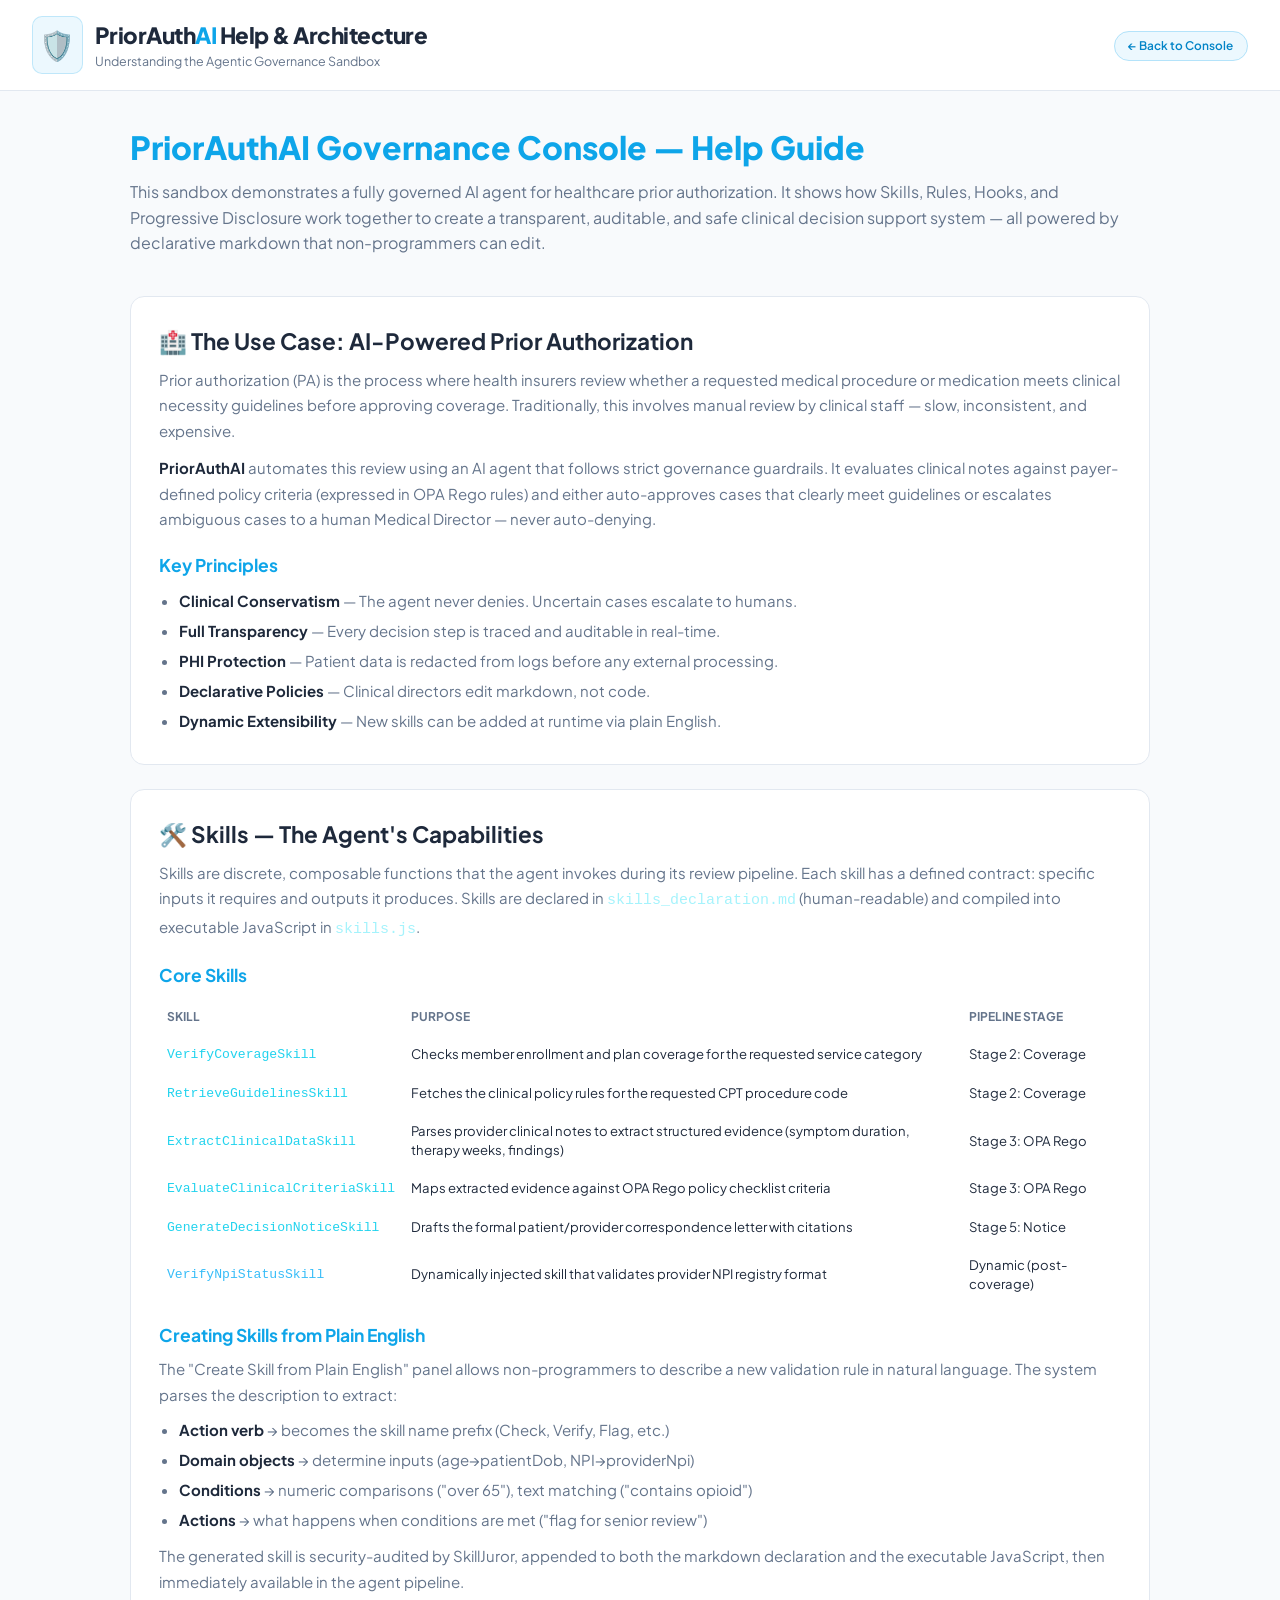
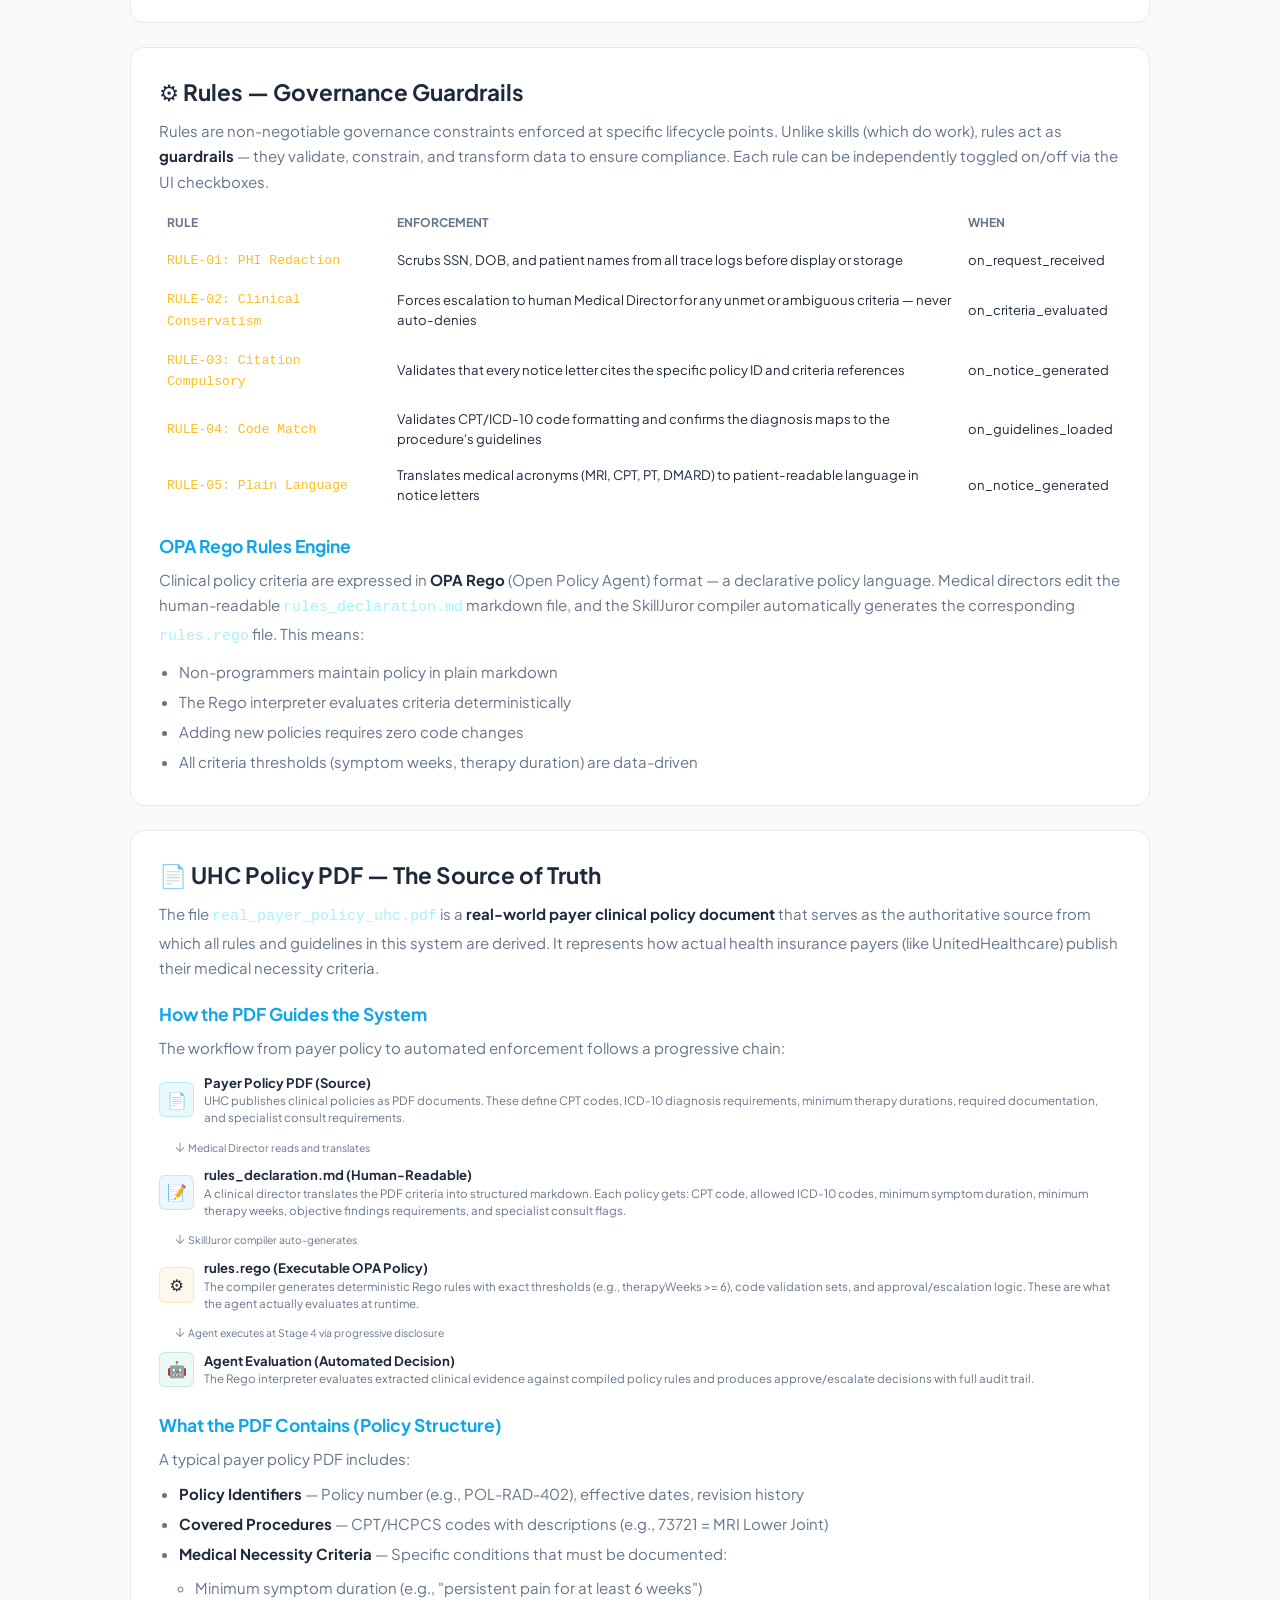
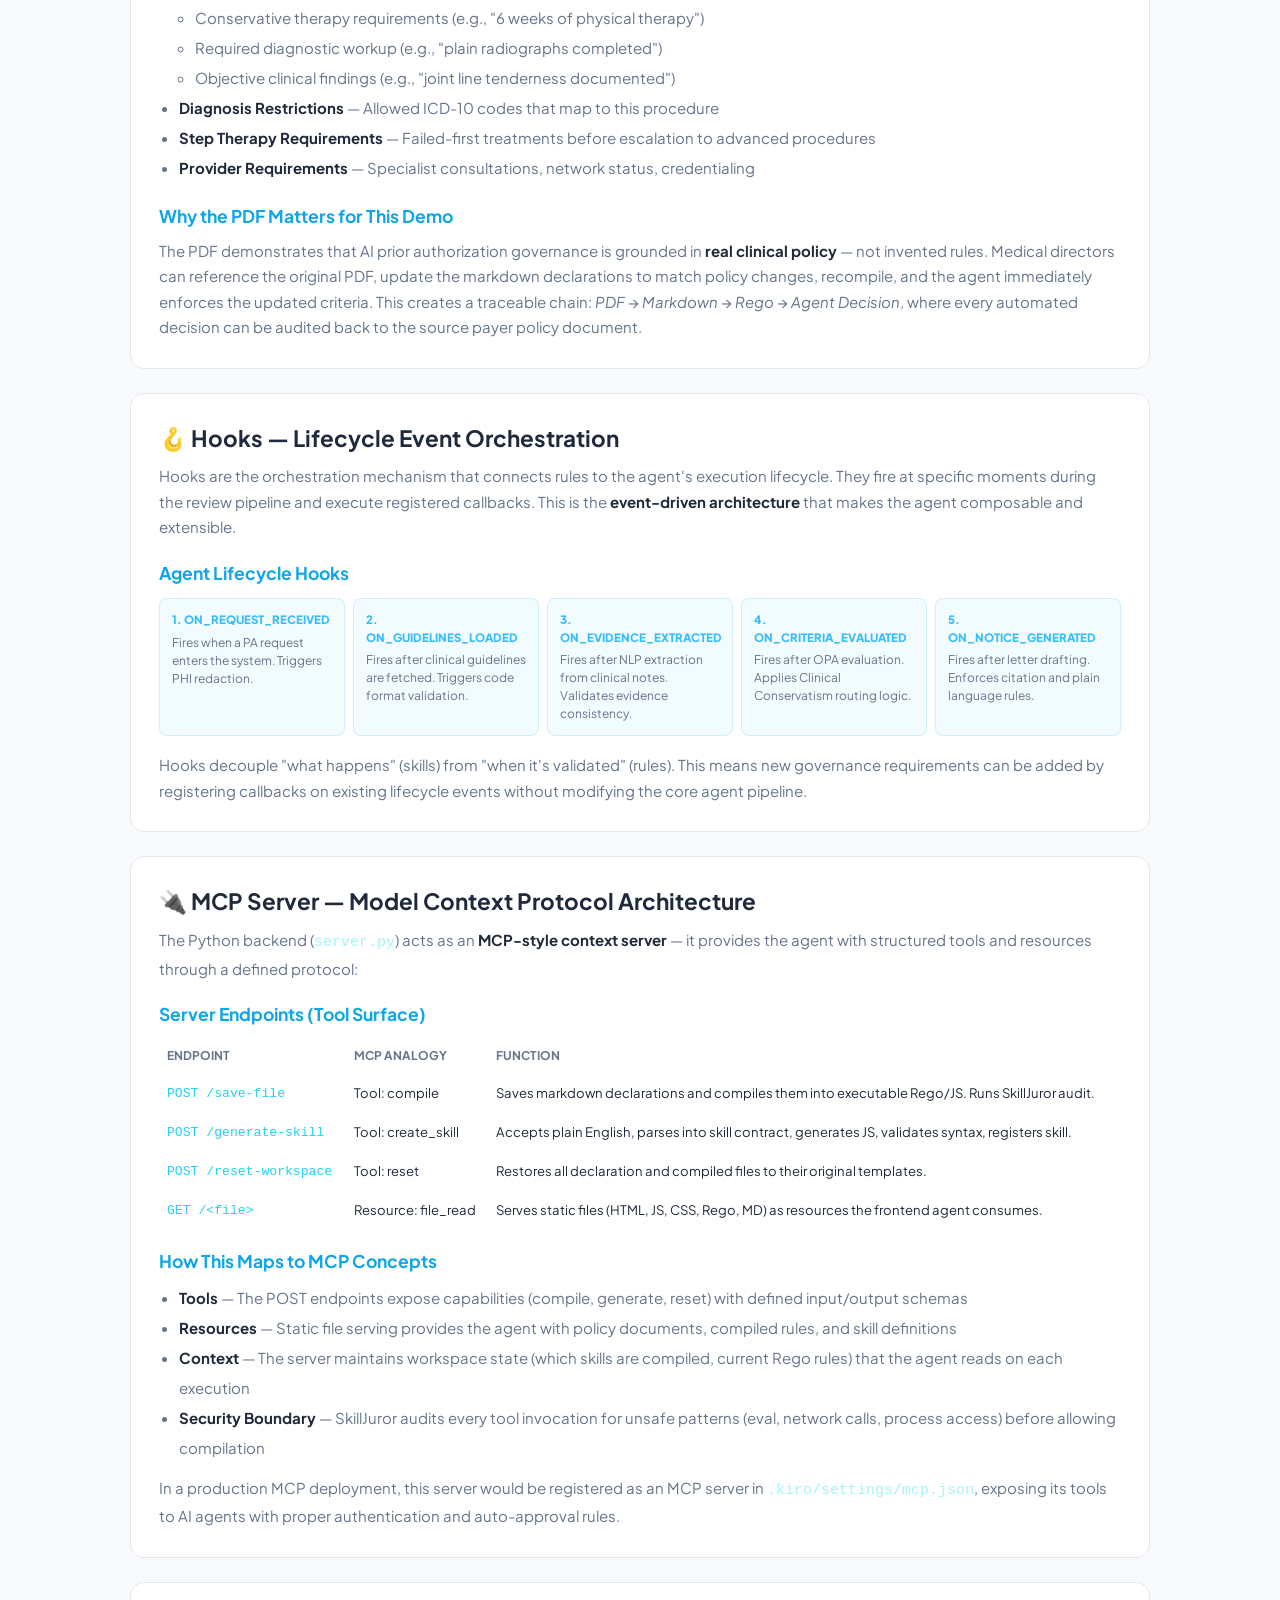
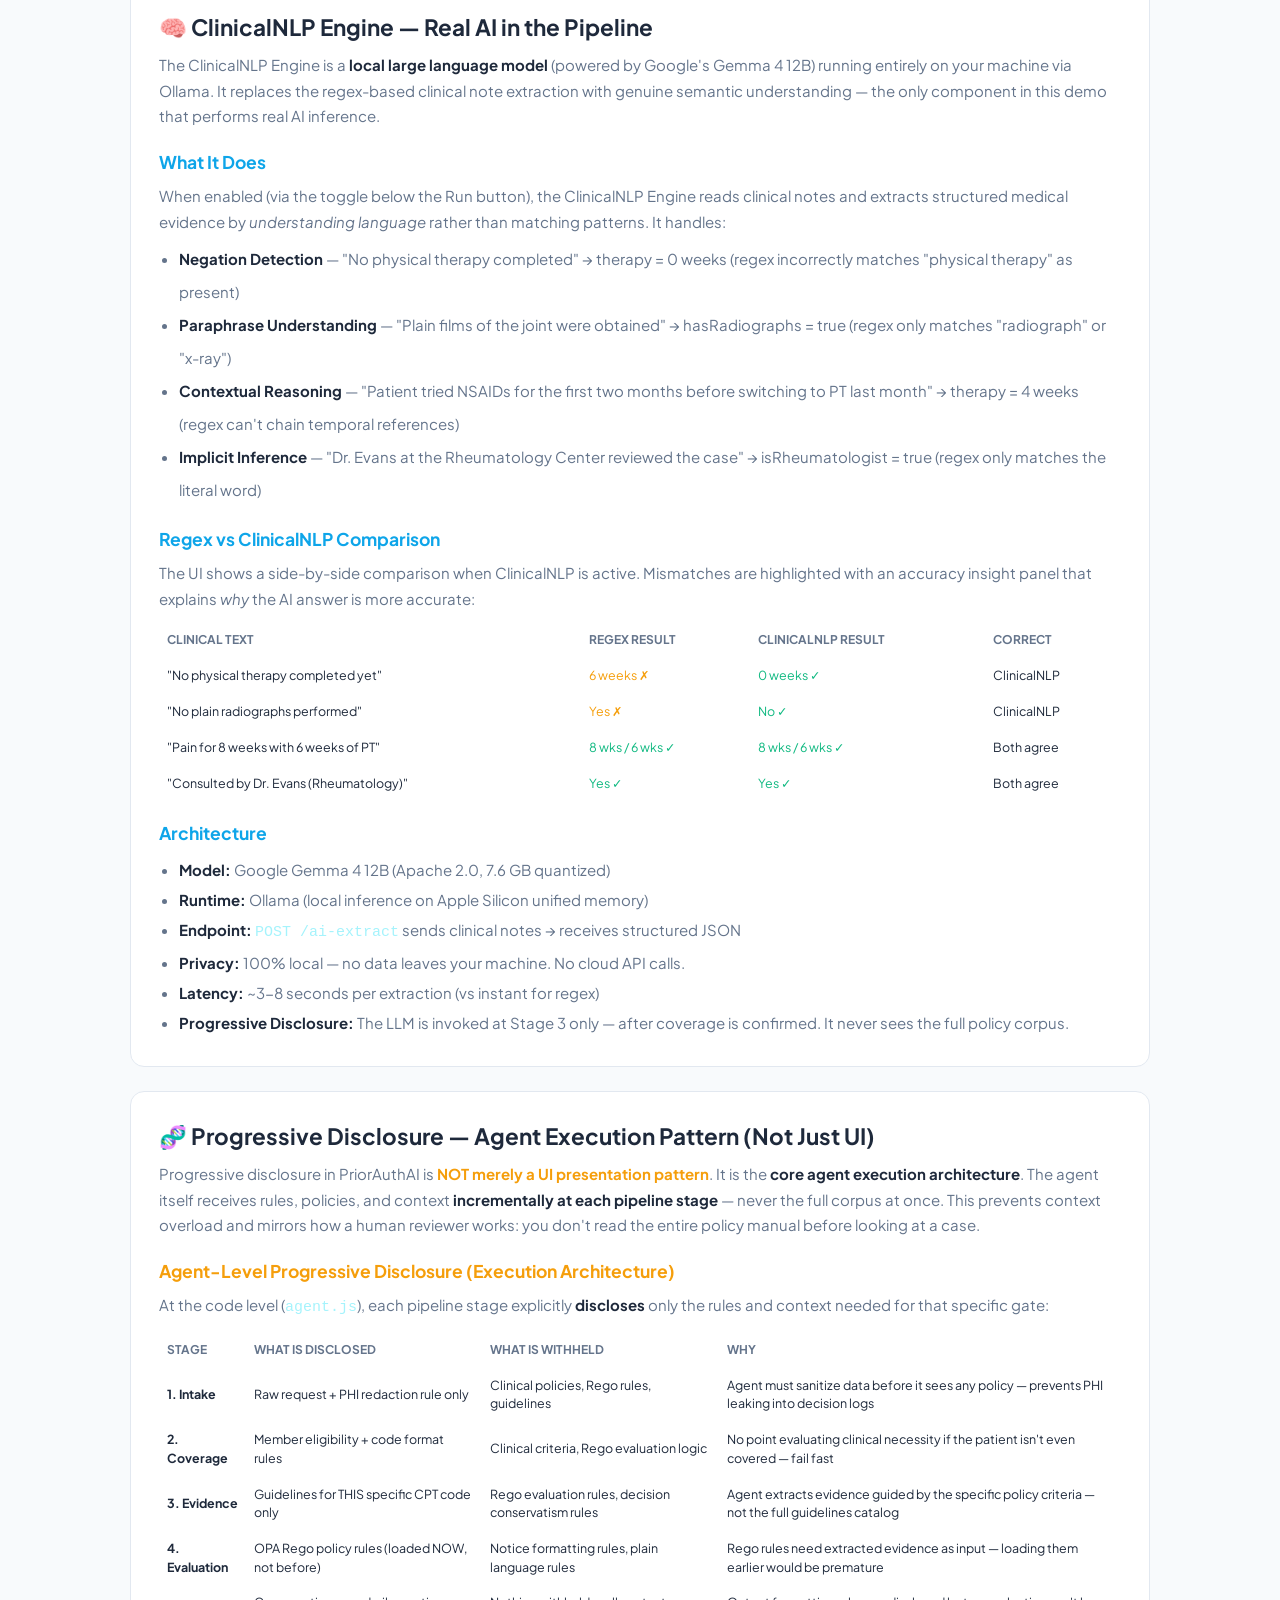
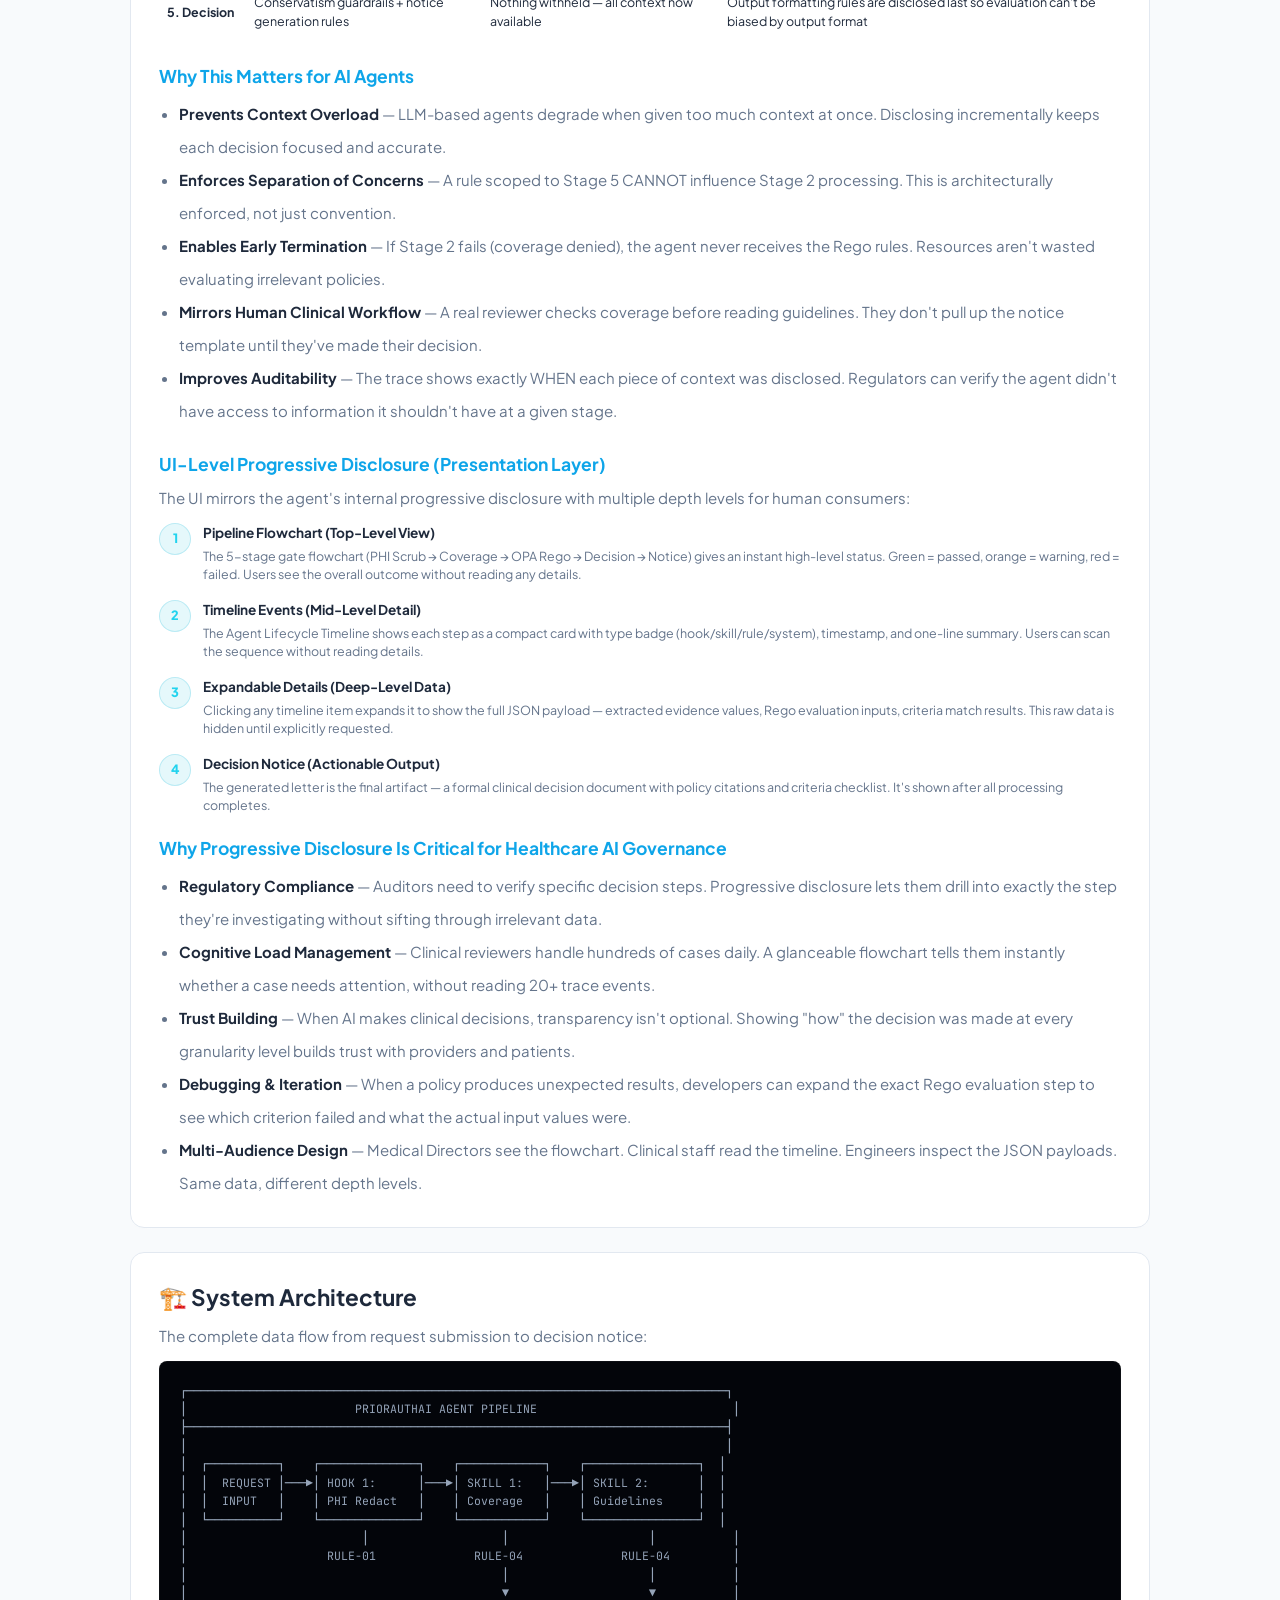
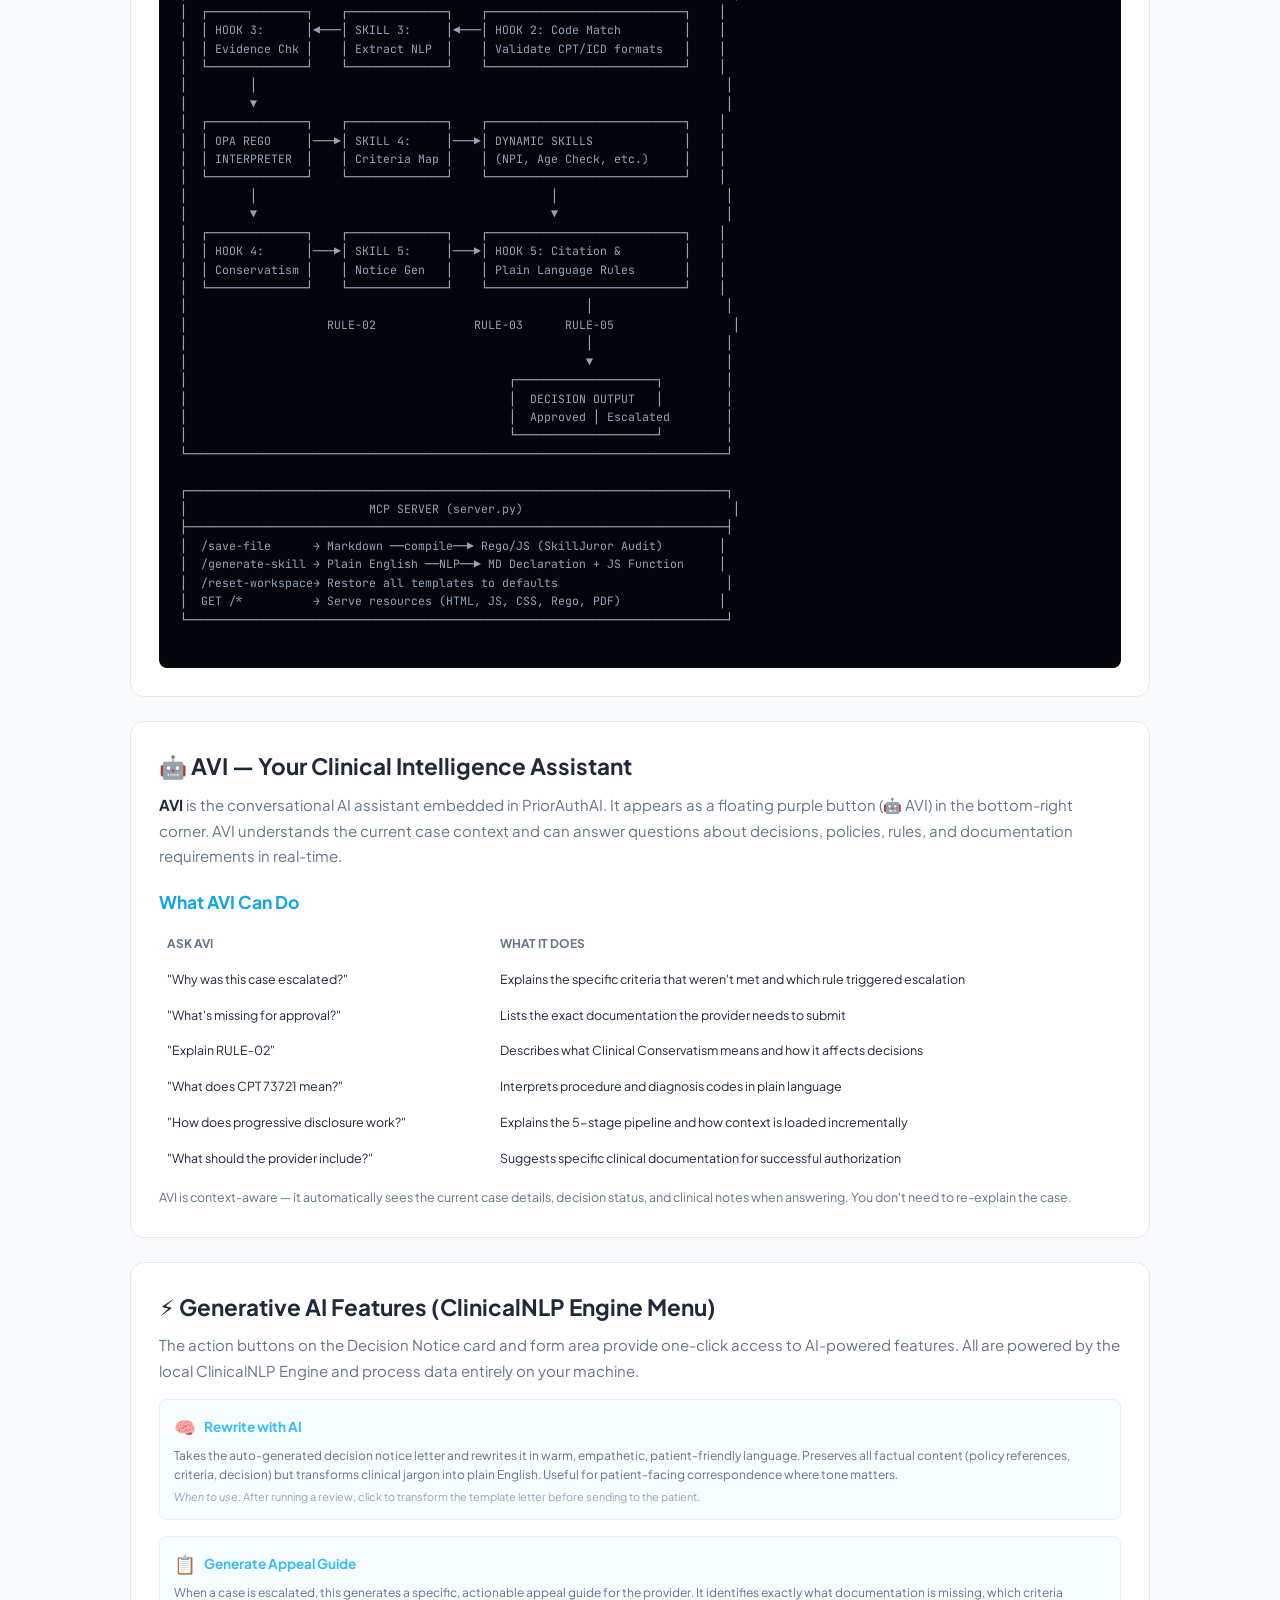
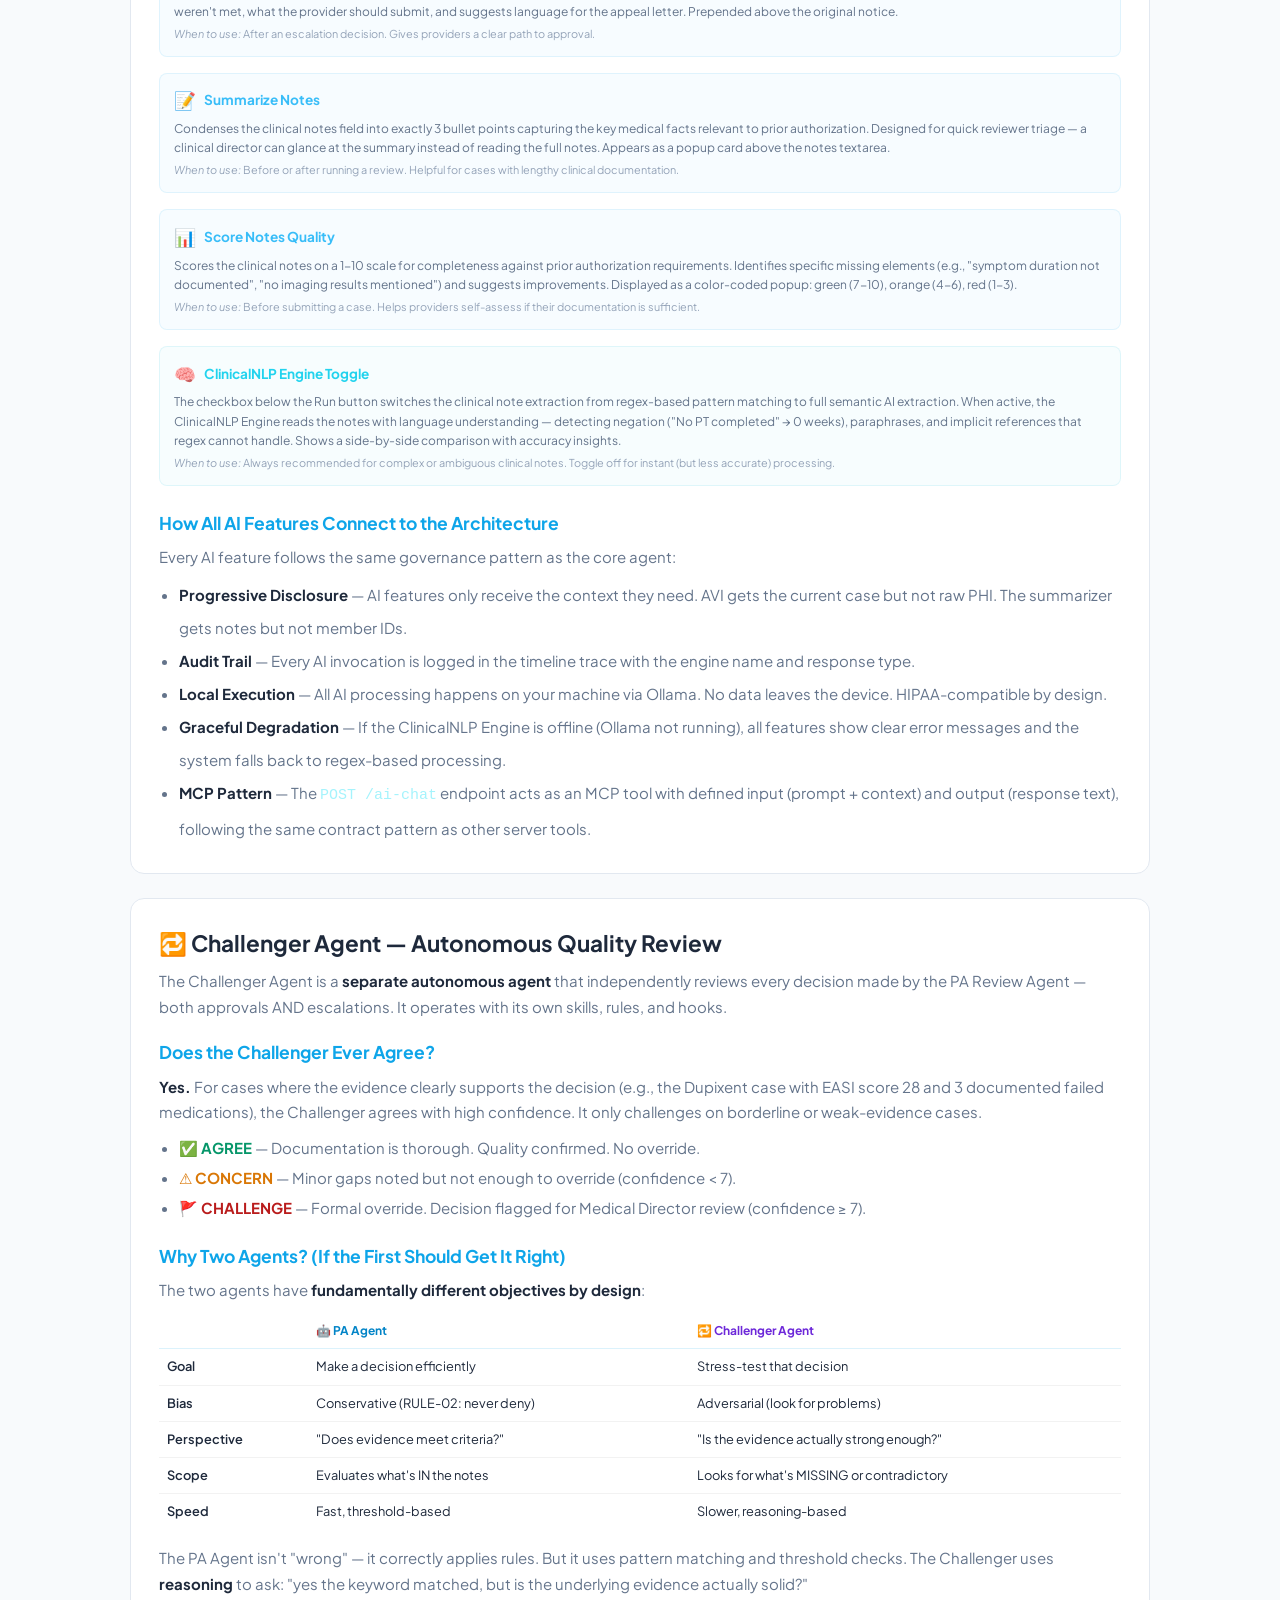
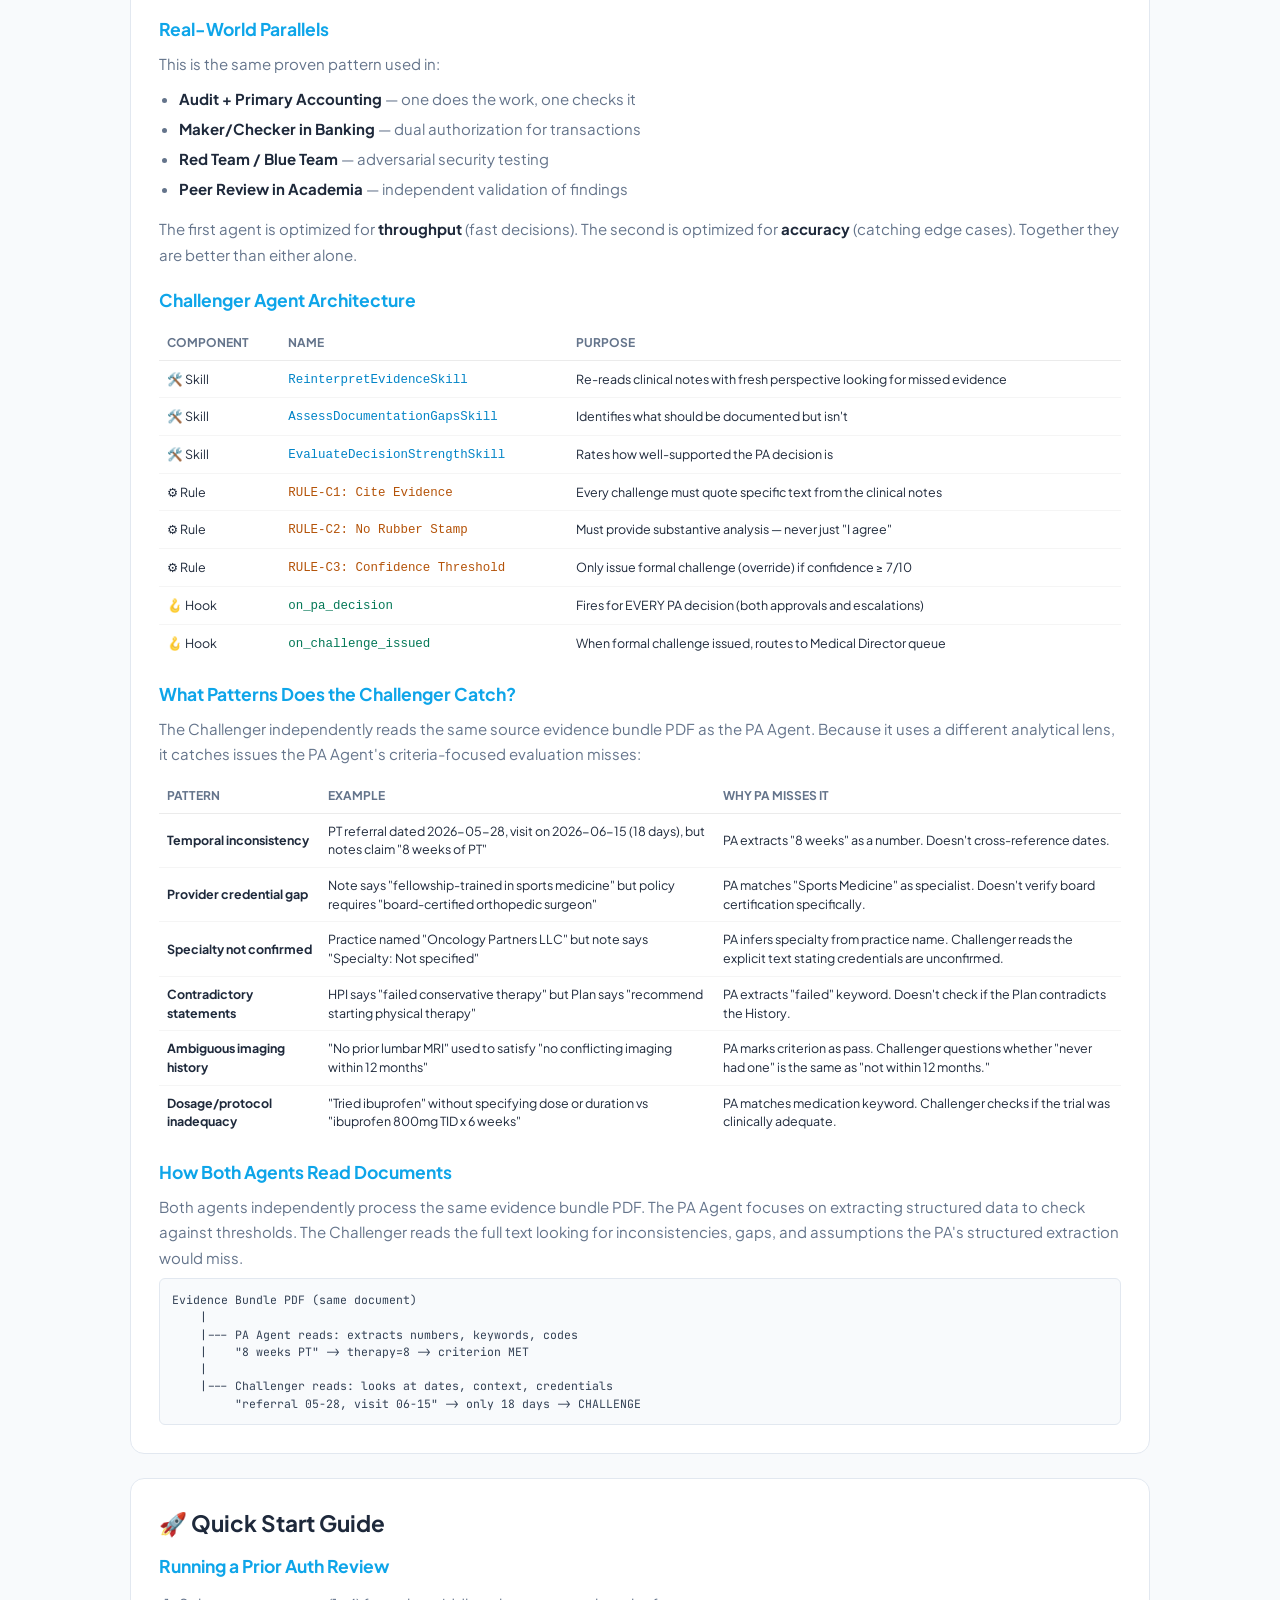
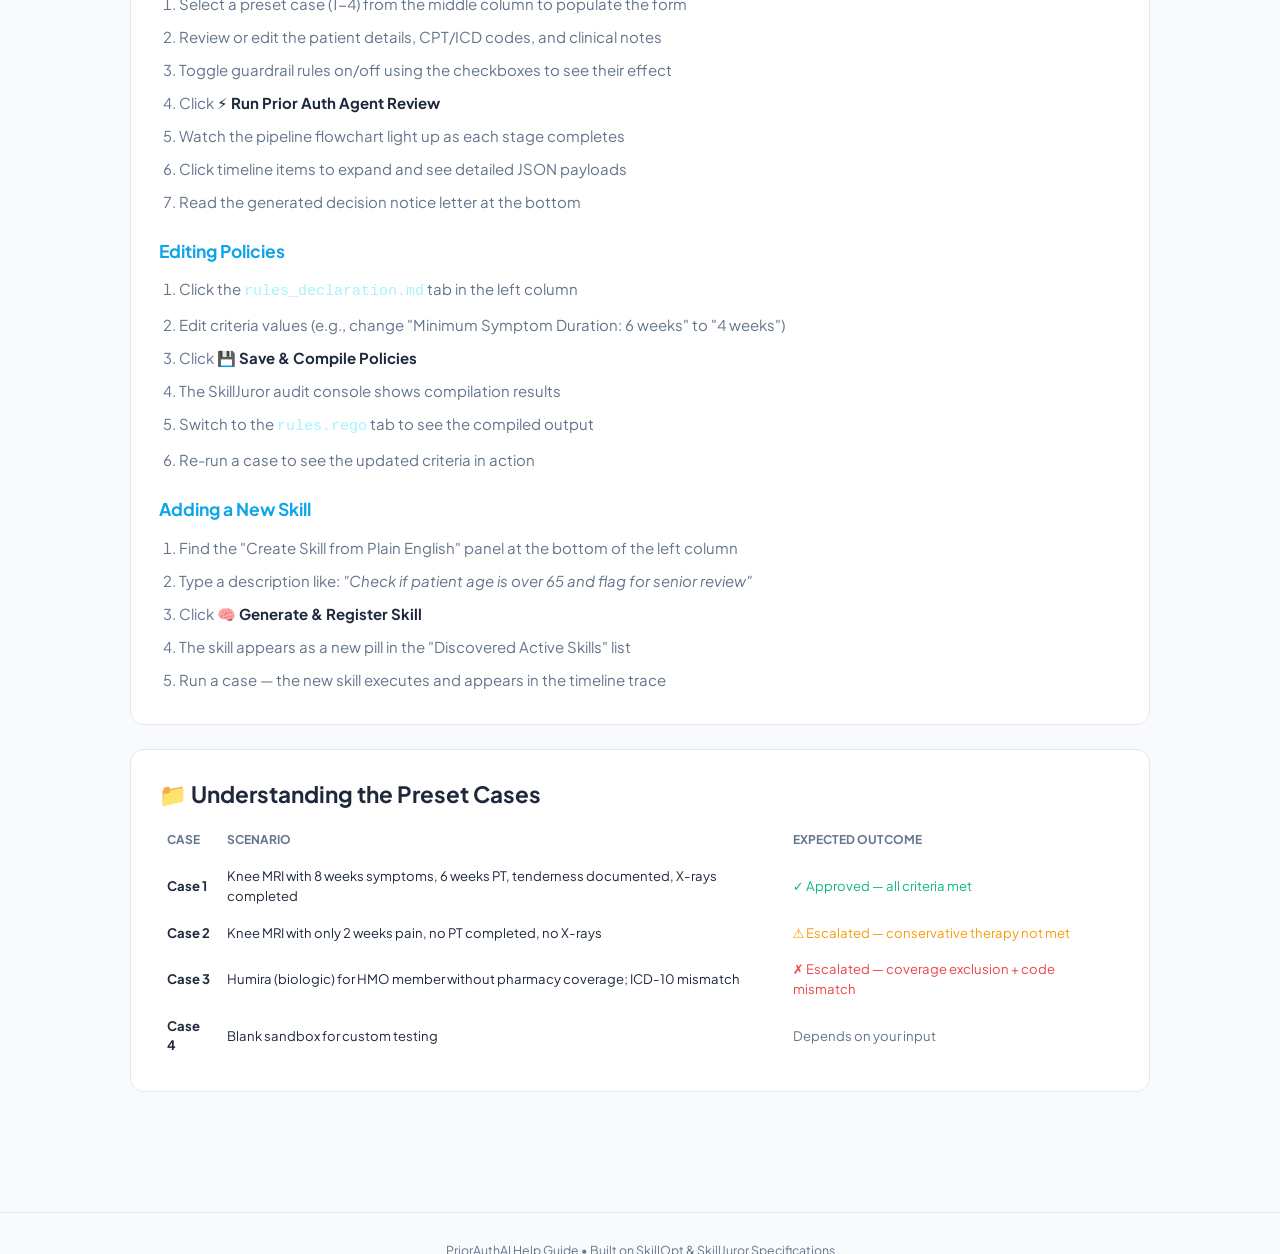
==== commit 7641de2e: "Help: document Challenger patterns + how both agents read documents Added to Challenger section:  'W" ====
--- a/help.html
+++ b/help.html
@@ -933,6 +933,68 @@
           </tr>
         </tbody>
       </table>
+
+      <h3 style="margin-top:1.25rem; color:var(--accent-blue);">What Patterns Does the Challenger Catch?</h3>
+      <p style="color:var(--text-muted); margin-top:0.5rem; line-height:1.7;">
+        The Challenger independently reads the same source evidence bundle PDF as the PA Agent.
+        Because it uses a different analytical lens, it catches issues the PA Agent's criteria-focused
+        evaluation misses:
+      </p>
+      <table style="width:100%; margin-top:0.75rem; border-collapse:collapse;">
+        <thead>
+          <tr style="border-bottom:1px solid rgba(0,0,0,0.08);">
+            <th style="text-align:left; padding:0.5rem; color:var(--text-muted); font-size:0.75rem;">PATTERN</th>
+            <th style="text-align:left; padding:0.5rem; color:var(--text-muted); font-size:0.75rem;">EXAMPLE</th>
+            <th style="text-align:left; padding:0.5rem; color:var(--text-muted); font-size:0.75rem;">WHY PA MISSES IT</th>
+          </tr>
+        </thead>
+        <tbody style="color:var(--text-main); font-size:0.78rem;">
+          <tr style="border-bottom:1px solid rgba(0,0,0,0.04);">
+            <td style="padding:0.5rem;"><strong>Temporal inconsistency</strong></td>
+            <td style="padding:0.5rem;">PT referral dated 2026-05-28, visit on 2026-06-15 (18 days), but notes claim "8 weeks of PT"</td>
+            <td style="padding:0.5rem;">PA extracts "8 weeks" as a number. Doesn't cross-reference dates.</td>
+          </tr>
+          <tr style="border-bottom:1px solid rgba(0,0,0,0.04);">
+            <td style="padding:0.5rem;"><strong>Provider credential gap</strong></td>
+            <td style="padding:0.5rem;">Note says "fellowship-trained in sports medicine" but policy requires "board-certified orthopedic surgeon"</td>
+            <td style="padding:0.5rem;">PA matches "Sports Medicine" as specialist. Doesn't verify board certification specifically.</td>
+          </tr>
+          <tr style="border-bottom:1px solid rgba(0,0,0,0.04);">
+            <td style="padding:0.5rem;"><strong>Specialty not confirmed</strong></td>
+            <td style="padding:0.5rem;">Practice named "Oncology Partners LLC" but note says "Specialty: Not specified"</td>
+            <td style="padding:0.5rem;">PA infers specialty from practice name. Challenger reads the explicit text stating credentials are unconfirmed.</td>
+          </tr>
+          <tr style="border-bottom:1px solid rgba(0,0,0,0.04);">
+            <td style="padding:0.5rem;"><strong>Contradictory statements</strong></td>
+            <td style="padding:0.5rem;">HPI says "failed conservative therapy" but Plan says "recommend starting physical therapy"</td>
+            <td style="padding:0.5rem;">PA extracts "failed" keyword. Doesn't check if the Plan contradicts the History.</td>
+          </tr>
+          <tr style="border-bottom:1px solid rgba(0,0,0,0.04);">
+            <td style="padding:0.5rem;"><strong>Ambiguous imaging history</strong></td>
+            <td style="padding:0.5rem;">"No prior lumbar MRI" used to satisfy "no conflicting imaging within 12 months"</td>
+            <td style="padding:0.5rem;">PA marks criterion as pass. Challenger questions whether "never had one" is the same as "not within 12 months."</td>
+          </tr>
+          <tr>
+            <td style="padding:0.5rem;"><strong>Dosage/protocol inadequacy</strong></td>
+            <td style="padding:0.5rem;">"Tried ibuprofen" without specifying dose or duration vs "ibuprofen 800mg TID x 6 weeks"</td>
+            <td style="padding:0.5rem;">PA matches medication keyword. Challenger checks if the trial was clinically adequate.</td>
+          </tr>
+        </tbody>
+      </table>
+
+      <h3 style="margin-top:1.25rem; color:var(--accent-blue);">How Both Agents Read Documents</h3>
+      <p style="color:var(--text-muted); margin-top:0.5rem; line-height:1.7;">
+        Both agents independently process the same evidence bundle PDF. The PA Agent focuses on
+        extracting structured data to check against thresholds. The Challenger reads the full text
+        looking for inconsistencies, gaps, and assumptions the PA's structured extraction would miss.
+      </p>
+      <pre style="font-family:var(--font-mono); font-size:0.72rem; background:#f8fafc; border:1px solid #e2e8f0; border-radius:6px; padding:0.75rem; color:#334155; line-height:1.5; margin-top:0.5rem;">Evidence Bundle PDF (same document)
+    |
+    |--- PA Agent reads: extracts numbers, keywords, codes
+    |    "8 weeks PT" -> therapy=8 -> criterion MET
+    |
+    |--- Challenger reads: looks at dates, context, credentials
+         "referral 05-28, visit 06-15" -> only 18 days -> CHALLENGE</pre>
     </div>
 
     <!-- QUICK START -->
--- a/index.css
+++ b/index.css
@@ -1910,12 +1910,13 @@
   margin-bottom: 0.5rem;
 }
 
-/* Concepts Page — Dual Agent Animation */
+/* Concepts Page — 3-column layout */
 .concepts-page {
   height: calc(100vh - 8rem);
   display: flex;
   flex-direction: column;
   overflow: hidden;
+  padding: 0 0.5rem;
 }
 
 .concepts-top {
@@ -1925,129 +1926,226 @@
   margin-bottom: 0.5rem;
 }
 
-/* Dual agent layout */
-.concepts-dual-agent {
+.concepts-three-col {
   flex: 1;
   display: grid;
-  grid-template-columns: 1fr 60px 1fr;
+  grid-template-columns: 130px 1fr 130px;
   gap: 0.5rem;
   min-height: 0;
   overflow: hidden;
 }
 
-.agent-column {
-  border: 2px solid var(--card-border);
+/* Compact agent columns */
+.agent-col {
+  border: 2px solid #e5e7eb;
   border-radius: 10px;
-  padding: 0.6rem;
-  background: #fff;
+  padding: 0.5rem;
+  background: #fafbfc;
   display: flex;
   flex-direction: column;
-  gap: 0.4rem;
-  transition: border-color 0.4s, box-shadow 0.4s;
-}
-
-.agent-column.active { box-shadow: 0 0 15px rgba(14, 165, 233, 0.15); }
-#ac-pa.active { border-color: #0ea5e9; }
-#ac-ch.active { border-color: #8b5cf6; }
-
-.ac-header {
-  font-size: 0.82rem;
+  gap: 0.35rem;
+  transition: border-color 0.4s, box-shadow 0.4s, background 0.4s;
+}
+
+#ac-pa.active { border-color: #0ea5e9; box-shadow: 0 0 16px rgba(14,165,233,0.2); background: #f0f9ff; }
+#ac-ch.active { border-color: #8b5cf6; box-shadow: 0 0 16px rgba(139,92,246,0.2); background: #faf5ff; }
+
+.agc-title {
+  font-size: 0.78rem;
   font-weight: 800;
   display: flex;
   align-items: center;
-  gap: 0.3rem;
-  padding-bottom: 0.3rem;
-  border-bottom: 1px solid var(--card-border);
-}
-
-.ac-pa-header { color: #0284c7; }
-.ac-ch-header { color: #6d28d9; }
-.ac-header small { font-size: 0.6rem; font-weight: 500; color: var(--text-muted); margin-left: auto; }
-
-.ac-section { }
-.ac-label { font-size: 0.62rem; font-weight: 700; color: var(--text-muted); text-transform: uppercase; margin-bottom: 0.15rem; }
-.ac-items { display: flex; flex-wrap: wrap; gap: 0.2rem; }
+  gap: 0.25rem;
+  padding-bottom: 0.25rem;
+  border-bottom: 1px solid #e5e7eb;
+}
+.agc-title small { font-size: 0.6rem; font-weight: 600; color: #6b7280; margin-left: auto; }
+.agc-pa { color: #0369a1; }
+.agc-ch { color: #6d28d9; }
+
+.agc-row {
+  display: flex;
+  flex-wrap: wrap;
+  gap: 0.2rem;
+  align-items: center;
+}
+
+.agc-lbl {
+  font-size: 0.6rem;
+  font-weight: 800;
+  color: #9ca3af;
+  width: 14px;
+}
 
 .ac-item {
-  font-size: 0.62rem;
-  padding: 0.15rem 0.35rem;
+  font-size: 0.6rem;
+  padding: 0.12rem 0.3rem;
   border-radius: 4px;
-  font-weight: 600;
-  transition: all 0.3s;
-  opacity: 0.5;
-}
-
-.ac-item.lit { opacity: 1; transform: scale(1.05); }
-
-.ac-skill { background: rgba(14, 165, 233, 0.06); color: #0284c7; border: 1px solid rgba(14, 165, 233, 0.15); }
-.ac-skill.lit { background: rgba(14, 165, 233, 0.15); border-color: #0ea5e9; box-shadow: 0 0 6px rgba(14, 165, 233, 0.2); }
-
-.ac-rule { background: rgba(245, 158, 11, 0.06); color: #b45309; border: 1px solid rgba(245, 158, 11, 0.15); }
-.ac-rule.lit { background: rgba(245, 158, 11, 0.15); border-color: #f59e0b; box-shadow: 0 0 6px rgba(245, 158, 11, 0.2); }
-
-.ac-hook { background: rgba(16, 185, 129, 0.06); color: #047857; border: 1px solid rgba(16, 185, 129, 0.15); }
-.ac-hook.lit { background: rgba(16, 185, 129, 0.15); border-color: #10b981; box-shadow: 0 0 6px rgba(16, 185, 129, 0.2); }
+  font-weight: 700;
+  transition: all 0.3s cubic-bezier(0.4, 0, 0.2, 1);
+  opacity: 0.35;
+}
+.ac-item.lit {
+  opacity: 1;
+  transform: scale(1.12);
+  animation: itemGlow 0.6s ease-out;
+}
+
+@keyframes itemGlow {
+  0% { transform: scale(1.3); }
+  50% { transform: scale(1.15); }
+  100% { transform: scale(1.12); }
+}
+
+.ac-skill { background: #eff6ff; color: #1d4ed8; border: 1px solid #bfdbfe; }
+.ac-skill.lit { background: #dbeafe; border-color: #3b82f6; box-shadow: 0 0 8px rgba(59,130,246,0.35); }
+
+.ac-rule { background: #fffbeb; color: #b45309; border: 1px solid #fde68a; }
+.ac-rule.lit { background: #fef3c7; border-color: #f59e0b; box-shadow: 0 0 8px rgba(245,158,11,0.35); }
+
+.ac-hook { background: #ecfdf5; color: #065f46; border: 1px solid #a7f3d0; }
+.ac-hook.lit { background: #d1fae5; border-color: #10b981; box-shadow: 0 0 8px rgba(16,185,129,0.35); }
 
 .ac-decision {
   margin-top: auto;
+  padding: 0.35rem 0.4rem;
+  border-radius: 6px;
+  font-size: 0.72rem;
+  font-weight: 800;
+  background: #f9fafb;
+  border: 2px solid #e5e7eb;
+  text-align: center;
+  transition: all 0.5s cubic-bezier(0.4, 0, 0.2, 1);
+}
+.ac-decision.approved { background: #ecfdf5; border-color: #10b981; color: #047857; }
+.ac-decision.flagged { background: #fef2f2; border-color: #ef4444; color: #b91c1c; animation: flagPulse 1s ease-in-out 2; }
+.ac-decision.challenge { background: #fef2f2; border-color: #ef4444; color: #b91c1c; animation: flagPulse 1s ease-in-out 2; }
+.ac-decision.agree { background: #ecfdf5; border-color: #10b981; color: #047857; }
+
+@keyframes flagPulse {
+  0%, 100% { transform: scale(1); }
+  50% { transform: scale(1.05); box-shadow: 0 0 12px rgba(239,68,68,0.3); }
+}
+
+/* Center column — case + decision paths */
+.concepts-center {
+  display: flex;
+  flex-direction: column;
+  gap: 0.35rem;
+  overflow: hidden;
+}
+
+.cc-top-row {
+  display: grid;
+  grid-template-columns: 1fr 1fr;
+  gap: 0.35rem;
+}
+
+.cc-half { padding: 0.35rem 0.5rem; }
+
+.cc-card {
   padding: 0.4rem 0.5rem;
+  border: 1px solid #e5e7eb;
   border-radius: 6px;
-  font-size: 0.75rem;
-  font-weight: 700;
-  background: var(--bg-secondary);
-  border: 1px solid var(--card-border);
-  text-align: center;
-  transition: all 0.4s;
-}
-.ac-decision.approved { background: rgba(16, 185, 129, 0.08); border-color: #10b981; color: #059669; }
-.ac-decision.escalated { background: rgba(245, 158, 11, 0.08); border-color: #f59e0b; color: #d97706; }
-.ac-decision.flagged { background: rgba(239, 68, 68, 0.08); border-color: #ef4444; color: #b91c1c; }
-.ac-decision.agree { background: rgba(16, 185, 129, 0.08); border-color: #10b981; color: #059669; }
-.ac-decision.challenge { background: rgba(239, 68, 68, 0.08); border-color: #ef4444; color: #b91c1c; }
-
-/* Handoff arrow */
-.agent-handoff {
-  display: flex;
-  flex-direction: column;
-  align-items: center;
-  justify-content: center;
-  gap: 0.2rem;
-}
-
-.handoff-arrow {
-  font-size: 1.5rem;
-  color: var(--card-border);
-  transition: all 0.4s;
-}
-.handoff-arrow.active { color: #8b5cf6; transform: scale(1.3); }
-.handoff-label { font-size: 0.58rem; color: var(--text-muted); }
-
-/* Bottom narration + AVI */
-.concepts-bottom-row {
-  display: flex;
-  align-items: center;
-  gap: 1rem;
-  padding: 0.5rem 0;
-  border-top: 1px solid var(--card-border);
-  margin-top: 0.4rem;
-}
-
-.concepts-narr {
+  background: #fff;
+}
+
+.cc-title {
+  font-size: 0.65rem;
+  font-weight: 800;
+  color: #4b5563;
+  text-transform: uppercase;
+  letter-spacing: 0.3px;
+  margin-bottom: 0.15rem;
+}
+
+.cc-data {
+  font-size: 0.7rem;
+  color: #111827;
+  line-height: 1.5;
+}
+
+.cc-data span {
+  display: inline-block;
+  margin: 0.1rem 0.2rem 0.1rem 0;
+  font-family: var(--font-mono);
+  font-size: 0.63rem;
+  padding: 0.1rem 0.3rem;
+  border-radius: 3px;
+  border: 1px solid #e5e7eb;
+  background: #f9fafb;
+  transition: all 0.4s cubic-bezier(0.4, 0, 0.2, 1);
+}
+
+.cc-data span.met {
+  background: #ecfdf5;
+  border-color: #10b981;
+  color: #047857;
+  font-weight: 700;
+}
+.cc-data span.unmet {
+  background: #fef2f2;
+  border-color: #ef4444;
+  color: #b91c1c;
+  font-weight: 700;
+  animation: criteriaFail 0.5s ease-out;
+}
+
+@keyframes criteriaFail {
+  0% { transform: scale(1.15); }
+  100% { transform: scale(1); }
+}
+
+/* Decision path sub-windows */
+.cc-paths-row {
+  display: grid;
+  grid-template-columns: 1fr 1fr;
+  gap: 0.35rem;
   flex: 1;
-  font-size: 0.78rem;
-  color: var(--text-main);
-  font-weight: 500;
-}
-
-.concepts-avi-mini {
-  font-size: 0.7rem;
-  padding: 0.3rem 0.6rem;
-  border: 1px solid rgba(16, 185, 129, 0.2);
+  min-height: 0;
+}
+
+.cc-path-card {
+  border: 1px solid #e5e7eb;
   border-radius: 6px;
-  color: #059669;
-  white-space: nowrap;
-}
-.concepts-avi-mini span { font-size: 0.65rem; color: var(--text-muted); }
+  padding: 0.35rem 0.45rem;
+  overflow-y: auto;
+}
+
+.cc-path-pa { border-left: 3px solid #3b82f6; background: #fafcff; }
+.cc-path-ch { border-left: 3px solid #8b5cf6; background: #faf8ff; }
+
+.cc-path-body {
+  font-size: 0.68rem;
+  font-family: var(--font-mono);
+  color: #1e293b;
+  line-height: 1.5;
+  white-space: pre-wrap;
+}
+
+.cc-narr-card { border-color: #0ea5e9; border-width: 2px; background: #f0f9ff; padding: 0.3rem 0.5rem; }
+.cc-narr { font-size: 0.72rem; color: #0c4a6e; font-weight: 500; }
+
+.cc-terms-bar {
+  font-size: 0.62rem;
+  color: #4b5563;
+  padding: 0.25rem 0;
+  border-top: 1px solid #e5e7eb;
+}
+
+/* AVI bar */
+.concepts-avi-bar {
+  font-size: 0.72rem;
+  padding: 0.35rem 0.5rem;
+  border-top: 1px solid #e5e7eb;
+  color: #047857;
+  margin-top: 0.3rem;
+  font-weight: 600;
+}
+.concepts-avi-bar span { color: #6b7280; font-weight: 500; }
+
+/* Hide old handoff elements */
+.agent-handoff, .handoff-arrow { display: none; }
 
 /* Left narration panel */
 .concepts-narration-panel {
@@ -2398,3 +2496,36 @@
   font-weight: 700;
   margin-bottom: 0.5rem;
 }
+
+/* Concepts definitions row */
+.concepts-defs {
+  display: flex;
+  flex-wrap: wrap;
+  gap: 0.4rem 1rem;
+  padding: 0.4rem 0;
+  border-top: 1px solid var(--card-border);
+  margin-top: 0.3rem;
+}
+
+.cdef {
+  font-size: 0.68rem;
+  color: #374151;
+}
+
+.cdef strong {
+  color: #1e293b;
+}
+
+/* Agent explanation area */
+.ac-explain {
+  font-size: 0.7rem;
+  color: #1e293b;
+  line-height: 1.5;
+  padding: 0.35rem 0.4rem;
+  background: #f9fafb;
+  border: 1px solid #e5e7eb;
+  border-radius: 5px;
+  flex: 1;
+  overflow-y: auto;
+  white-space: pre-wrap;
+}
